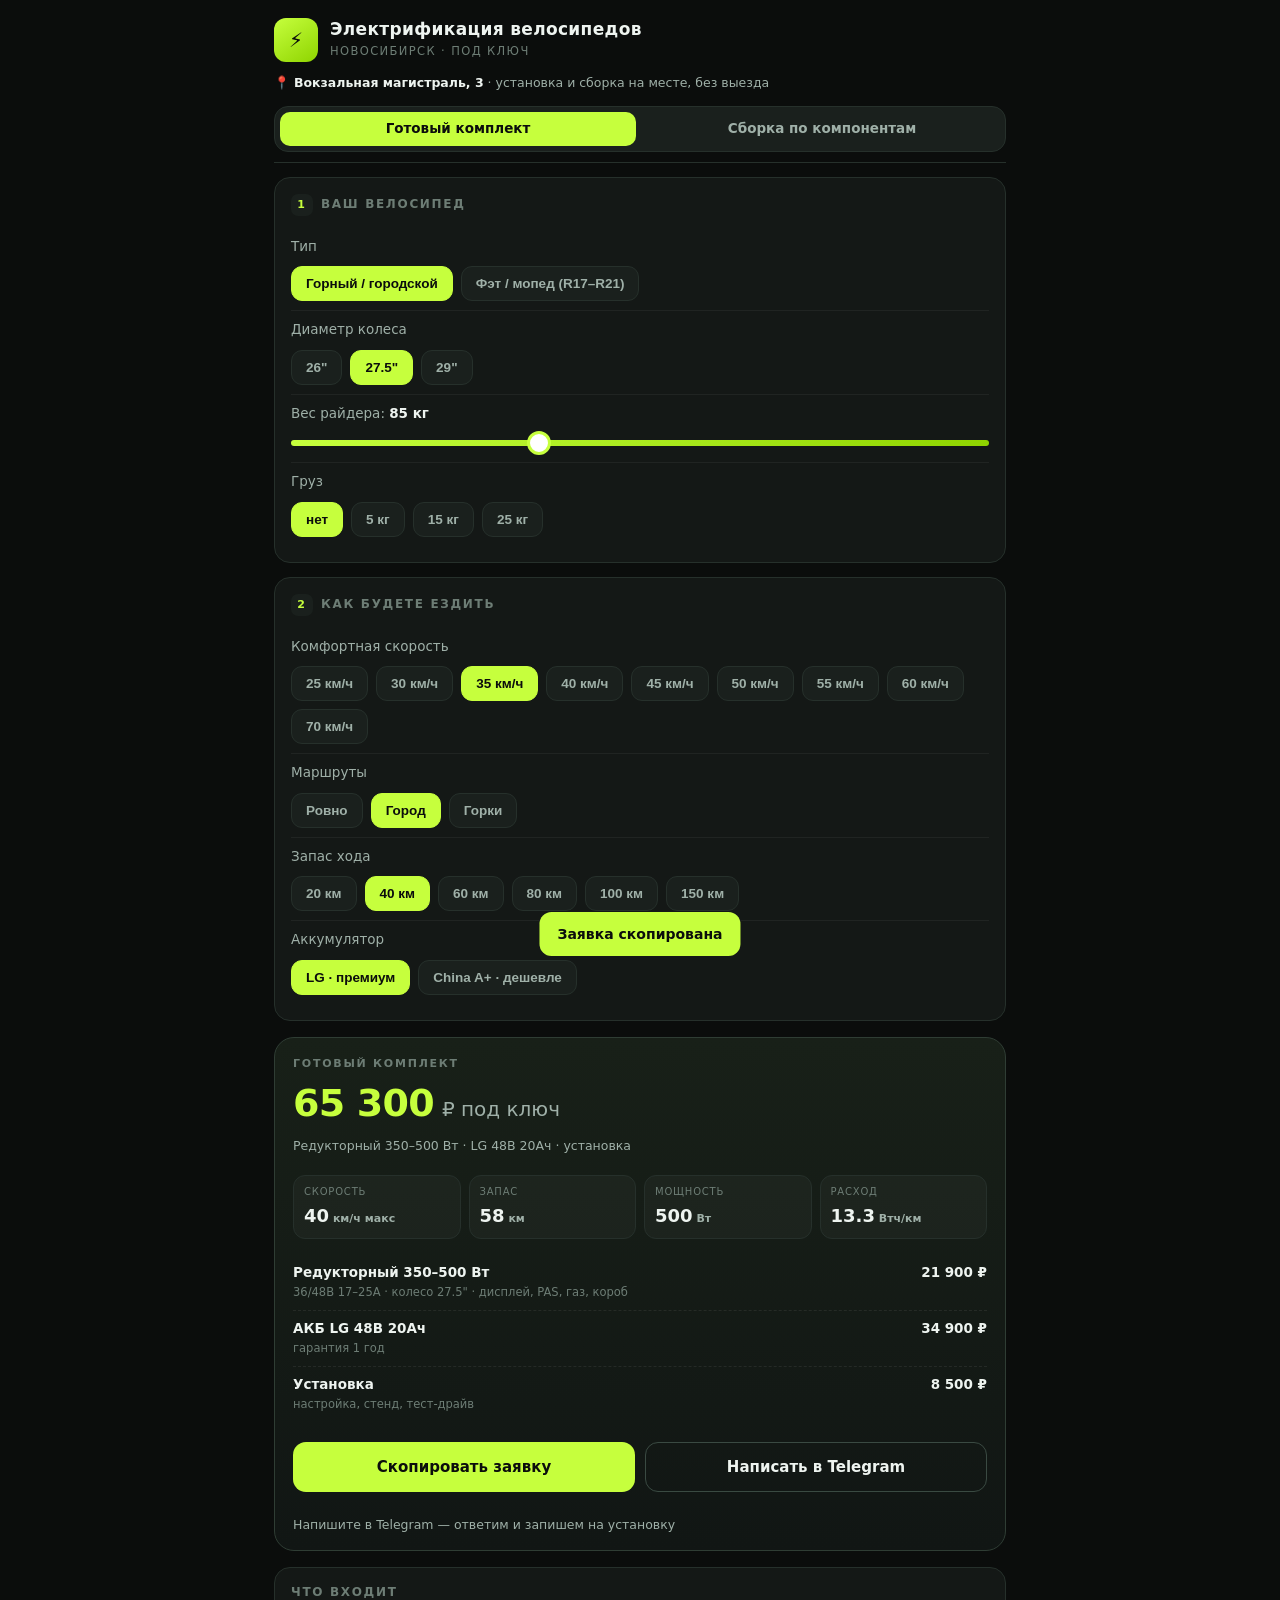
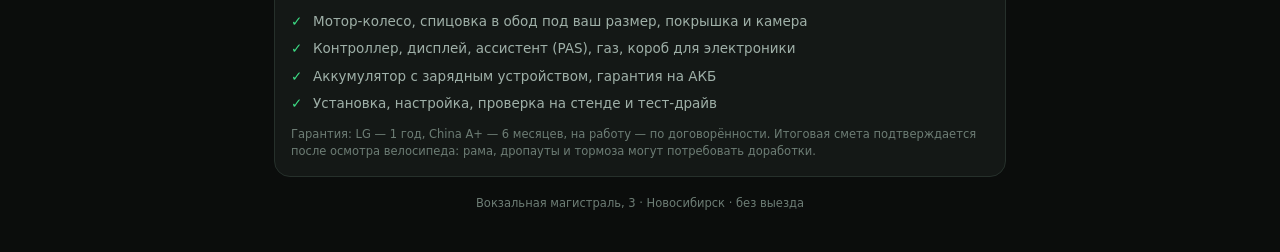
==== index.html @ 4ff50232 "Add files via upload" ====
<!DOCTYPE html>
<html lang="ru">
<head>
<meta charset="UTF-8">
<meta name="viewport" content="width=device-width,initial-scale=1,viewport-fit=cover">
<meta name="theme-color" content="#0b0d0c">
<title>Электровелосипед под ключ · Новосибирск</title>
<style>
*{margin:0;padding:0;box-sizing:border-box}
:root{
  --bg:#0b0d0c; --card:#141816; --card2:#1a201d; --line:#26302b;
  --text:#eef4f0; --dim:#9fb0a8; --mute:#6d7d75;
  --lime:#c6ff3d; --lime-dark:#8fd400; --green:#3ddc84;
  --amber:#ffc247; --red:#ff5d6c; --r:16px;
}
html,body{background:var(--bg);color:var(--text);font:400 15px/1.45 system-ui,-apple-system,'Segoe UI',Roboto,sans-serif;-webkit-tap-highlight-color:transparent}
body{padding:0 0 40px;overflow-x:hidden}
.wrap{max-width:760px;margin:0 auto;padding:0 14px}

header{padding:18px 0 10px;border-bottom:1px solid var(--line)}
.brand{display:flex;align-items:center;gap:12px}
.mark{width:44px;height:44px;border-radius:12px;background:linear-gradient(145deg,var(--lime),var(--lime-dark));display:grid;place-items:center;color:#0b0d0c;font-weight:900;font-size:20px;flex:none}
.brand h1{font-size:17px;font-weight:800;letter-spacing:.02em;line-height:1.15}
.brand .sub{font-size:11.5px;color:var(--mute);letter-spacing:.12em;text-transform:uppercase;margin-top:3px}
.addr{margin-top:12px;font-size:12.5px;color:var(--dim);line-height:1.45}
.addr b{color:var(--text)}

.tabs{display:flex;gap:8px;margin-top:14px;background:var(--card2);border:1px solid var(--line);border-radius:14px;padding:5px}
.tab{flex:1;padding:10px;border-radius:10px;border:0;background:transparent;color:var(--dim);font:700 13.5px/1 system-ui,sans-serif;cursor:pointer}
.tab.on{background:var(--lime);color:#0b0d0c}

.card{background:var(--card);border:1px solid var(--line);border-radius:var(--r);padding:16px;margin-top:14px}
.card h2{font-size:12px;letter-spacing:.14em;text-transform:uppercase;color:var(--mute);font-weight:700;margin-bottom:12px;display:flex;align-items:center;gap:8px}
.card h2 span{width:22px;height:22px;border-radius:7px;background:var(--card2);color:var(--lime);display:grid;place-items:center;font-size:11px;flex:none}

.row{display:flex;align-items:center;justify-content:space-between;gap:12px;padding:9px 0;border-bottom:1px solid rgba(255,255,255,.05)}
.row:last-child{border-bottom:0}
.lab{font-size:13.5px;color:var(--dim)}
.lab b{color:var(--text)}

.chips{display:flex;flex-wrap:wrap;gap:8px}
.chip{padding:9px 14px;border-radius:11px;background:var(--card2);border:1px solid var(--line);color:var(--dim);font-size:13.5px;font-weight:600;cursor:pointer;user-select:none;transition:.15s}
.chip:hover{border-color:#3a4a42;color:var(--text)}
.chip.on{background:var(--lime);border-color:var(--lime);color:#0b0d0c}
.chip small{opacity:.7;font-weight:600;margin-left:4px;font-size:11px}

.opts{display:grid;gap:8px}
.opt{display:flex;align-items:center;gap:10px;padding:10px 12px;border-radius:12px;background:var(--card2);border:1px solid var(--line);cursor:pointer;user-select:none;font-size:13.5px}
.opt input{appearance:none;width:20px;height:20px;border-radius:6px;border:2px solid #3a4a42;flex:none;display:grid;place-items:center;cursor:pointer}
.opt input:checked{background:var(--lime);border-color:var(--lime)}
.opt input:checked::after{content:'✓';color:#0b0d0c;font-weight:900;font-size:13px}
.opt .pr{margin-left:auto;font-weight:800;color:var(--text);white-space:nowrap}

input[type=range]{-webkit-appearance:none;width:100%;height:6px;border-radius:6px;background:linear-gradient(90deg,var(--lime),var(--lime-dark));outline:none}
input[type=range]::-webkit-slider-thumb{-webkit-appearance:none;width:24px;height:24px;border-radius:50%;background:#fff;border:3px solid var(--lime);cursor:pointer}

.result{margin-top:16px;background:linear-gradient(180deg,#182018,#111614);border:1px solid #2f3d34;border-radius:20px;overflow:hidden}
.res-top{padding:18px 18px 6px}
.cap{font-size:11px;letter-spacing:.16em;text-transform:uppercase;color:var(--mute);font-weight:700}
.total{display:flex;align-items:baseline;gap:8px;margin-top:4px}
.total b{font-size:38px;font-weight:900;letter-spacing:-.02em;color:var(--lime);font-variant-numeric:tabular-nums}
.total span{font-size:20px;color:var(--dim)}
.res-note{font-size:12.5px;color:var(--dim);margin-top:6px}

.specs{display:grid;grid-template-columns:repeat(4,1fr);gap:8px;padding:14px 18px 4px}
.spec{background:rgba(255,255,255,.03);border:1px solid var(--line);border-radius:12px;padding:9px 10px}
.spec .k{font-size:10px;letter-spacing:.08em;text-transform:uppercase;color:var(--mute)}
.spec .v{font-size:18px;font-weight:800;margin-top:3px;font-variant-numeric:tabular-nums}
.spec .v small{font-size:11px;color:var(--dim);font-weight:600}

.parts{padding:12px 18px 4px}
.part{display:flex;justify-content:space-between;gap:10px;padding:8px 0;border-bottom:1px dashed rgba(255,255,255,.07);font-size:13.5px}
.part:last-child{border-bottom:0}
.part .n{color:var(--dim)}
.part .n b{color:var(--text);display:block;font-size:13.5px}
.part .n i{font-style:normal;font-size:11.5px;color:var(--mute)}
.part .p{font-weight:800;white-space:nowrap;font-variant-numeric:tabular-nums}

.warn{margin:10px 18px 0;padding:10px 12px;border-radius:12px;background:rgba(255,194,71,.09);border:1px solid rgba(255,194,71,.35);color:#ffd98a;font-size:12.5px;line-height:1.4}
.warn b{color:var(--amber)}

.cta{display:flex;gap:10px;padding:16px 18px 18px;flex-wrap:wrap}
.btn{flex:1 1 160px;min-height:50px;border:0;border-radius:13px;font:700 15px/1 system-ui,sans-serif;cursor:pointer;display:grid;place-items:center;text-decoration:none}
.btn.primary{background:var(--lime);color:#0b0d0c}
.btn.primary:hover{background:#d6ff70}
.btn.ghost{background:transparent;border:1px solid #3a4a42;color:var(--text)}
.btn.ghost:hover{border-color:var(--lime);color:var(--lime)}

.info{margin-top:16px;background:var(--card);border:1px solid var(--line);border-radius:var(--r);padding:16px}
.info h3{font-size:12px;letter-spacing:.14em;text-transform:uppercase;color:var(--mute);margin-bottom:10px}
.info ul{list-style:none;display:grid;gap:8px}
.info li{font-size:13.5px;color:var(--dim);padding-left:22px;position:relative}
.info li::before{content:'✓';position:absolute;left:0;color:var(--green);font-weight:900}
.info .fine{font-size:11.5px;color:var(--mute);margin-top:12px;line-height:1.5}

footer{margin-top:18px;text-align:center;font-size:11.5px;color:var(--mute)}
.toast{position:fixed;left:50%;bottom:24px;transform:translateX(-50%) translateY(80px);background:var(--lime);color:#0b0d0c;font-weight:700;padding:12px 18px;border-radius:12px;transition:.25s;z-index:50;font-size:14px}
.toast.on{transform:translateX(-50%) translateY(0)}
.hidden{display:none}

@media(max-width:520px){
  .specs{grid-template-columns:repeat(2,1fr)}
  .total b{font-size:32px}
}
</style>
</head>
<body>
<div class="wrap">

<header>
  <div class="brand">
    <div class="mark">⚡</div>
    <div>
      <h1>Электрификация велосипедов</h1>
      <div class="sub">Новосибирск · под ключ</div>
    </div>
  </div>
  <div class="addr">📍 <b>Вокзальная магистраль, 3</b> · установка и сборка на месте, без выезда</div>
  <div class="tabs">
    <button class="tab on" id="tabKit" type="button">Готовый комплект</button>
    <button class="tab" id="tabBuild" type="button">Сборка по компонентам</button>
  </div>
</header>

<section class="card">
  <h2><span>1</span> Ваш велосипед</h2>
  <div class="row" style="display:block">
    <div class="lab" style="margin-bottom:10px">Тип</div>
    <div class="chips" id="typeChips"></div>
  </div>
  <div class="row" style="display:block">
    <div class="lab" style="margin-bottom:10px">Диаметр колеса</div>
    <div class="chips" id="wheelChips"></div>
  </div>
  <div class="row" style="display:block">
    <div class="lab" style="margin-bottom:8px">Вес райдера: <b id="riderVal">85 кг</b></div>
    <input type="range" id="rider" min="50" max="150" step="5" value="85">
  </div>
  <div class="row" style="display:block">
    <div class="lab" style="margin-bottom:10px">Груз</div>
    <div class="chips" id="cargoChips"></div>
  </div>
</section>

<section class="card">
  <h2><span>2</span> Как будете ездить</h2>
  <div class="row" style="display:block">
    <div class="lab" style="margin-bottom:10px">Комфортная скорость</div>
    <div class="chips" id="speedChips"></div>
  </div>
  <div class="row" style="display:block">
    <div class="lab" style="margin-bottom:10px">Маршруты</div>
    <div class="chips" id="terrainChips"></div>
  </div>
  <div class="row" style="display:block">
    <div class="lab" style="margin-bottom:10px">Запас хода</div>
    <div class="chips" id="rangeChips"></div>
  </div>
  <div class="row" style="display:block">
    <div class="lab" style="margin-bottom:10px">Аккумулятор</div>
    <div class="chips" id="brandChips"></div>
  </div>
</section>

<section class="card hidden" id="buildCard">
  <h2><span>3</span> Сборка</h2>
  <div class="row" style="display:block">
    <div class="lab" style="margin-bottom:10px">Рама</div>
    <div class="chips" id="frameChips"></div>
  </div>
  <div class="row" style="display:block">
    <div class="lab" style="margin-bottom:10px">Дисплей</div>
    <div class="chips" id="displayChips"></div>
  </div>
  <div class="row" style="display:block">
    <div class="lab" style="margin-bottom:10px">Спицовка</div>
    <div class="chips" id="laceChips"></div>
  </div>
  <div class="row" style="display:block">
    <div class="lab" style="margin-bottom:10px">Опции</div>
    <div class="opts" id="optList"></div>
  </div>
</section>

<section class="result" id="result"></section>

<div class="info">
  <h3>Что входит</h3>
  <ul>
    <li>Мотор-колесо, спицовка в обод под ваш размер, покрышка и камера</li>
    <li>Контроллер, дисплей, ассистент (PAS), газ, короб для электроники</li>
    <li>Аккумулятор с зарядным устройством, гарантия на АКБ</li>
    <li>Установка, настройка, проверка на стенде и тест-драйв</li>
  </ul>
  <div class="fine">Гарантия: LG — 1 год, China A+ — 6 месяцев, на работу — по договорённости. Итоговая смета подтверждается после осмотра велосипеда: рама, дропауты и тормоза могут потребовать доработки.</div>
</div>

<footer>Вокзальная магистраль, 3 · Новосибирск · без выезда</footer>
</div>
<div class="toast" id="toast">Заявка скопирована</div>

<script>
const DATA = {
 "frames": [
  {
   "id": "mountain_al",
   "name": "Горная алюминиевая",
   "price": 35000
  },
  {
   "id": "mountain_steel",
   "name": "Горная стальная",
   "price": 20000
  },
  {
   "id": "fat_al",
   "name": "Фэт алюминиевая",
   "price": 50000
  },
  {
   "id": "fat_steel",
   "name": "Фэт стальная",
   "price": 25000
  },
  {
   "id": "space",
   "name": "Пространственная",
   "price": 130000
  }
 ],
 "work": {
  "basic": {
   "id": "basic",
   "name": "Базовая спицовка",
   "price": 12700
  },
  "premium": {
   "id": "premium",
   "name": "Премиум спицовка (e-MTX)",
   "price": 17200
  }
 },
 "options": [
  {
   "id": "pas",
   "name": "PAS ассистент",
   "price": 1500
  },
  {
   "id": "throttle_std",
   "name": "Курок газа",
   "price": 1500
  },
  {
   "id": "throttle_half",
   "name": "Половинчатая ручка газа",
   "price": 3500
  },
  {
   "id": "brakes_hydr",
   "name": "Гидравлические тормоза DOT",
   "price": 12000
  },
  {
   "id": "mirrors",
   "name": "Зеркала",
   "price": 1500
  },
  {
   "id": "wings",
   "name": "Крылья",
   "price": 1500
  },
  {
   "id": "dropout",
   "name": "Усилители дропаутов (мотор ≥500 Вт)",
   "price": 1500
  }
 ],
 "displays": [
  {
   "id": "none",
   "name": "Без дисплея (ключ/индикатор)",
   "price": 1000
  },
  {
   "id": "bw",
   "name": "Чёрно-белый дисплей",
   "price": 7000
  },
  {
   "id": "color",
   "name": "Цветной дисплей",
   "price": 7500
  }
 ],
 "motors": [
  {
   "id": "geared_mountain_250_front",
   "name": "250 Вт перед",
   "power": 250,
   "mount": "front",
   "family": "mountain",
   "kind": "geared",
   "price": 15700
  },
  {
   "id": "geared_mountain_250_rear",
   "name": "250 Вт зад",
   "power": 250,
   "mount": "rear",
   "family": "mountain",
   "kind": "geared",
   "price": 15700
  },
  {
   "id": "geared_mountain_350_front",
   "name": "350 Вт перед",
   "power": 350,
   "mount": "front",
   "family": "mountain",
   "kind": "geared",
   "price": 16800
  },
  {
   "id": "geared_mountain_350_rear",
   "name": "350 Вт зад",
   "power": 350,
   "mount": "rear",
   "family": "mountain",
   "kind": "geared",
   "price": 16800
  },
  {
   "id": "geared_mountain_500_front",
   "name": "500 Вт перед",
   "power": 500,
   "mount": "front",
   "family": "mountain",
   "kind": "geared",
   "price": 18000
  },
  {
   "id": "geared_mountain_500_rear",
   "name": "500 Вт зад",
   "power": 500,
   "mount": "rear",
   "family": "mountain",
   "kind": "geared",
   "price": 18000
  },
  {
   "id": "geared_fat_500_front",
   "name": "500 Вт перед",
   "power": 500,
   "mount": "front",
   "family": "fat",
   "kind": "geared",
   "price": 22000
  },
  {
   "id": "geared_mountain_750_rear",
   "name": "750 Вт зад",
   "power": 750,
   "mount": "rear",
   "family": "mountain",
   "kind": "geared",
   "price": 25000
  },
  {
   "id": "geared_fat_750_rear",
   "name": "750 Вт зад",
   "power": 750,
   "mount": "rear",
   "family": "fat",
   "kind": "geared",
   "price": 26000
  },
  {
   "id": "geared_fat_950_rear",
   "name": "950 Вт зад",
   "power": 950,
   "mount": "rear",
   "family": "fat",
   "kind": "geared",
   "price": 16000
  },
  {
   "id": "geared_fat_1000ch_rear",
   "name": "1000 Вт зад (1000Ch W)",
   "power": 1000,
   "mount": "rear",
   "family": "fat",
   "kind": "geared",
   "price": 16000
  },
  {
   "id": "dd_mountain_1000",
   "name": "1000 Вт зад",
   "power": 1000,
   "mount": "rear",
   "family": "mountain",
   "kind": "dd",
   "price": 21000
  },
  {
   "id": "geared_fat_1000_rear",
   "name": "1000 Вт зад",
   "power": 1000,
   "mount": "rear",
   "family": "fat",
   "kind": "geared",
   "price": 28000
  },
  {
   "id": "geared_mountain_1000_rear",
   "name": "1000 Вт зад",
   "power": 1000,
   "mount": "rear",
   "family": "mountain",
   "kind": "geared",
   "price": 28000
  },
  {
   "id": "dd_fat_1000",
   "name": "1000 Вт зад",
   "power": 1000,
   "mount": "rear",
   "family": "fat",
   "kind": "dd",
   "price": 35000
  },
  {
   "id": "geared_fat_1200_rear",
   "name": "1200 Вт зад",
   "power": 1200,
   "mount": "rear",
   "family": "fat",
   "kind": "geared",
   "price": 34000
  },
  {
   "id": "dd_fat_1500",
   "name": "1500 Вт зад",
   "power": 1500,
   "mount": "rear",
   "family": "fat",
   "kind": "dd",
   "price": 25000
  },
  {
   "id": "dd_mountain_1500",
   "name": "1500 Вт зад",
   "power": 1500,
   "mount": "rear",
   "family": "mountain",
   "kind": "dd",
   "price": 25000
  },
  {
   "id": "dd_fat_2000",
   "name": "2000 Вт зад",
   "power": 2000,
   "mount": "rear",
   "family": "fat",
   "kind": "dd",
   "price": 28000
  },
  {
   "id": "dd_mountain_2000",
   "name": "2000 Вт зад",
   "power": 2000,
   "mount": "rear",
   "family": "mountain",
   "kind": "dd",
   "price": 28000
  },
  {
   "id": "dd_fat_3000",
   "name": "3000 Вт зад",
   "power": 3000,
   "mount": "rear",
   "family": "fat",
   "kind": "dd",
   "price": 45000
  },
  {
   "id": "dd_fat_5000",
   "name": "5000 Вт зад",
   "power": 5000,
   "mount": "rear",
   "family": "fat",
   "kind": "dd",
   "price": 60000
  }
 ],
 "controllers": [
  {
   "id": "c1",
   "name": "36-48V 15A (250-350W)",
   "volts": [
    36,
    48
   ],
   "amps": 15,
   "rated": 250,
   "price": 6000
  },
  {
   "id": "c2",
   "name": "36-48V 18A (350W)",
   "volts": [
    36,
    48
   ],
   "amps": 18,
   "rated": 350,
   "price": 7000
  },
  {
   "id": "c4",
   "name": "36-48V 25A (500W)",
   "volts": [
    36,
    48
   ],
   "amps": 25,
   "rated": 500,
   "price": 9000
  },
  {
   "id": "c5",
   "name": "48V 30A (750W)",
   "volts": [
    48
   ],
   "amps": 30,
   "rated": 750,
   "price": 10000
  },
  {
   "id": "c5_60",
   "name": "60V 30A (750W)",
   "volts": [
    60
   ],
   "amps": 30,
   "rated": 750,
   "price": 11000
  },
  {
   "id": "c12",
   "name": "48-60-72V 50A (1000W DD фэт)",
   "volts": [
    48,
    60,
    72
   ],
   "amps": 50,
   "rated": 1000,
   "price": 8000
  },
  {
   "id": "c6",
   "name": "36-72V 35A (1000W)",
   "volts": [
    36,
    72
   ],
   "amps": 35,
   "rated": 1000,
   "price": 11000
  },
  {
   "id": "c7",
   "name": "48-60V 40A (1200W)",
   "volts": [
    48,
    60
   ],
   "amps": 40,
   "rated": 1200,
   "price": 13000
  },
  {
   "id": "c7_72",
   "name": "72V 40A (1200W)",
   "volts": [
    72
   ],
   "amps": 40,
   "rated": 1200,
   "price": 23000
  },
  {
   "id": "c8_mt",
   "name": "48-60V 50A (1500W горный DD)",
   "volts": [
    48,
    60
   ],
   "amps": 50,
   "rated": 1500,
   "price": 17000
  },
  {
   "id": "c8_fat",
   "name": "48-60V 45A (1500W фэт DD)",
   "volts": [
    48,
    60
   ],
   "amps": 45,
   "rated": 1500,
   "price": 17000
  },
  {
   "id": "c9",
   "name": "48-60-72V 60A (2000W)",
   "volts": [
    48,
    60,
    72
   ],
   "amps": 60,
   "rated": 2000,
   "price": 18000
  },
  {
   "id": "c10",
   "name": "48-60-72V 80A (3000W)",
   "volts": [
    48,
    60,
    72
   ],
   "amps": 80,
   "rated": 3000,
   "price": 21000
  },
  {
   "id": "c11",
   "name": "48-60-72V 120A (5000W)",
   "volts": [
    48,
    60,
    72
   ],
   "amps": 120,
   "rated": 5000,
   "price": 28000
  }
 ],
 "batts": [
  {
   "id": "36_10_china",
   "brand": "China A+",
   "v": 36,
   "ah": 10,
   "price": 12700
  },
  {
   "id": "36_10_lg",
   "brand": "LG",
   "v": 36,
   "ah": 10,
   "price": 19400
  },
  {
   "id": "36_15_china",
   "brand": "China A+",
   "v": 36,
   "ah": 15,
   "price": 15800
  },
  {
   "id": "36_15_lg",
   "brand": "LG",
   "v": 36,
   "ah": 15,
   "price": 24900
  },
  {
   "id": "36_20_china",
   "brand": "China A+",
   "v": 36,
   "ah": 20,
   "price": 18900
  },
  {
   "id": "36_20h_china",
   "brand": "China A+",
   "v": 36,
   "ah": 20,
   "price": 25900
  },
  {
   "id": "36_20_lg",
   "brand": "LG",
   "v": 36,
   "ah": 20,
   "price": 30400
  },
  {
   "id": "36_55_lg",
   "brand": "LG",
   "v": 36,
   "ah": 55,
   "price": 78750
  },
  {
   "id": "36_55_china",
   "brand": "China A+",
   "v": 36,
   "ah": 55,
   "price": 78750
  },
  {
   "id": "48_10_china",
   "brand": "China A+",
   "v": 48,
   "ah": 10,
   "price": 14500
  },
  {
   "id": "48_10_lg",
   "brand": "LG",
   "v": 48,
   "ah": 10,
   "price": 22700
  },
  {
   "id": "48_15_china",
   "brand": "China A+",
   "v": 48,
   "ah": 15,
   "price": 18590
  },
  {
   "id": "48_15h_china",
   "brand": "China A+",
   "v": 48,
   "ah": 15,
   "price": 25590
  },
  {
   "id": "48_15_lg",
   "brand": "LG",
   "v": 48,
   "ah": 15,
   "price": 29850
  },
  {
   "id": "48_20_china",
   "brand": "China A+",
   "v": 48,
   "ah": 20,
   "price": 22620
  },
  {
   "id": "48_20h_china",
   "brand": "China A+",
   "v": 48,
   "ah": 20,
   "price": 29620
  },
  {
   "id": "48_20_lg",
   "brand": "LG",
   "v": 48,
   "ah": 20,
   "price": 34900
  },
  {
   "id": "48_20h_lg",
   "brand": "LG",
   "v": 48,
   "ah": 20,
   "price": 42900
  },
  {
   "id": "48_50_china",
   "brand": "China A+",
   "v": 48,
   "ah": 50,
   "price": 60000
  },
  {
   "id": "48_50_lg",
   "brand": "LG",
   "v": 48,
   "ah": 50,
   "price": 82110
  },
  {
   "id": "48_55_lg",
   "brand": "LG",
   "v": 48,
   "ah": 55,
   "price": 89250
  },
  {
   "id": "48_55_china",
   "brand": "China A+",
   "v": 48,
   "ah": 55,
   "price": 89250
  },
  {
   "id": "60_50_china",
   "brand": "China A+",
   "v": 60,
   "ah": 50,
   "price": 75000
  },
  {
   "id": "60_50_lg",
   "brand": "LG",
   "v": 60,
   "ah": 50,
   "price": 90720
  },
  {
   "id": "60_55_lg",
   "brand": "LG",
   "v": 60,
   "ah": 55,
   "price": 105000
  },
  {
   "id": "60_55_china",
   "brand": "China A+",
   "v": 60,
   "ah": 55,
   "price": 105000
  },
  {
   "id": "72_50_china",
   "brand": "China A+",
   "v": 72,
   "ah": 50,
   "price": 95000
  },
  {
   "id": "72_50_lg",
   "brand": "LG",
   "v": 72,
   "ah": 50,
   "price": 118650
  },
  {
   "id": "72_55_lg",
   "brand": "LG",
   "v": 72,
   "ah": 55,
   "price": 141750
  },
  {
   "id": "72_55_china",
   "brand": "China A+",
   "v": 72,
   "ah": 55,
   "price": 141750
  }
 ],
 "install": 8500
};

const PHONE = ''; // впишите телефон: +7 (383) 123-45-67
const PHONE_RAW = ''; // тот же номер цифрами
const TELEGRAM = 'https://t.me/citybike_nsk_bot';

const state = {
  mode:'kit',
  type:'mountain',
  wheel:'27.5',
  rider:85,
  cargo:0,
  speed:35,
  terrain:'city',
  range:40,
  brand:'LG',
  frame:'none',
  display:'color',
  lacing:'basic',
  opts:{pas:true,throttle_std:true,dropout:true,brakes_hydr:false,mirrors:false,wings:false,throttle_half:false}
};

const KITS = [
  {id:'k250', name:'Редукторный 250 Вт', power:250, price:19000, ctrl:'36В 15А', vmax:{36:27}, wheels:['26','27.5','29']},
  {id:'k500', name:'Редукторный 350–500 Вт', power:500, price:21900, ctrl:'36/48В 17–25А', vmax:{36:30,48:40}, wheels:['26','27.5','29']},
  {id:'k1000', name:'MXUS XF19R · редукторный 1000 Вт', power:1000, price:34900, ctrl:'36/48В 30–35А · редуктор 4.3 кг', vmax:{36:38,48:50}, wheels:['26','27.5','29']},
  {id:'k3000', name:'Direct-drive 3000 Вт', power:3000, price:42900, ctrl:'48–72В 60–80А', vmax:{48:60,72:75}, wheels:['26','27.5','29','R17','R18','R19','R20','R21']}
];

const money = n => Math.round(n).toLocaleString('ru-RU') + ' ₽';
const byId = (arr,id) => arr.find(x => x.id === id);

/* ── модели ─────────────────────────────────────────────────── */
function whPerKm(speed, mass, terrain){
  const v = speed / 3.6, crr = 0.009, cda = 0.42, rho = 1.2, eff = 0.82;
  const p = crr * mass * 9.81 * v + 0.5 * rho * cda * v * v * v;
  const f = terrain === 'hills' ? 1.45 : terrain === 'city' ? 1.18 : 1.0;
  return (p / eff) * f / speed;
}

function kitSpeed(kit, v){
  if (kit.id === 'k250') return Math.round(kit.vmax[36]);
  return Math.round(kit.vmax[v] || kit.vmax[48]);
}

function pickKit(){
  const isR = state.wheel.startsWith('R');
  if (isR || state.type === 'fat') return KITS[3];
  return KITS.find(k => (k.vmax[48] || k.vmax[36]) >= state.speed) || KITS[3];
}

/* ── конструктор ─────────────────────────────────────────────── */
// скорость ≈ напряжение × KV мотора (км/ч на вольт)
const KV = {250:0.70, 350:0.83, 500:0.95, 750:0.85, 950:0.90, 1000:0.95, 1200:0.95, 1500:1.00, 2000:1.05, 3000:1.10, 5000:1.20};
function speedAt(motor, v){ return Math.round((KV[motor.power] || 0.9) * v); }

function motorsFor(){
  const fam = state.type === 'fat' ? 'fat' : 'mountain';
  return DATA.motors.filter(m => m.family === fam && m.mount === 'rear');
}

const POWER_FOR_SPEED = [[25,250],[30,350],[35,500],[40,750],[45,1000],[50,1200],[55,1500],[60,2000],[70,3000],[999,5000]];
function powerNeed(s){ for (const [v,p] of POWER_FOR_SPEED) if (s <= v) return p; return 5000; }

function pickMotor(){
  const list = motorsFor();
  const need = powerNeed(state.speed);
  return list.find(m => m.power >= need) || list[list.length - 1];
}

function chooseDrive(motor){
  const order = [48, 60, 72];
  for (const v of order) {
    const c = pickController(motor, v);
    if (c && c.volts.includes(v) && speedAt(motor, v) >= state.speed) return {ctrl:c, v};
  }
  const c = pickController(motor, 72) || pickController(motor, 60) || pickController(motor, 48) || DATA.controllers[DATA.controllers.length - 1];
  const v = Math.max.apply(null, c.volts);
  return {ctrl:c, v};
}

function voltsFor(motor, ctrl){
  const vs = ctrl.volts.slice().sort((a,b) => a-b);
  const fit = vs.find(v => speedAt(motor, v) >= state.speed);
  return fit || vs[vs.length - 1];
}

function pickController(motor, v){
  const list = DATA.controllers
    .filter(c => c.rated >= motor.power - 50 && c.volts.includes(v))
    .sort((a,b) => a.rated - b.rated || a.price - b.price);
  return list[0] || DATA.controllers[DATA.controllers.length - 1];
}

function pickBatt(v, needKm, whkm){
  const pool = DATA.batts.filter(b => b.v === v && b.brand === state.brand).sort((a,b) => a.ah - b.ah || a.price - b.price);
  const pool2 = pool.length ? pool : DATA.batts.filter(b => b.v === v).sort((a,b) => a.ah - b.ah || a.price - b.price);
  if (!pool2.length) return {batt:null, short:false};
  const need = needKm * whkm * 1.15;
  const fit = pool2.find(b => b.v * b.ah * 0.8 >= need);
  return fit ? {batt:fit, short:false} : {batt:pool2[pool2.length - 1], short:true};
}


function build(){
  const mass = 18 + state.rider + state.cargo + 5;
  const parts = [];
  const warns = [];
  let motor, ctrl, batt, speed, kit = null;

  if (state.mode === 'kit') {
    kit = pickKit();
    const v = kit.id === 'k250' ? 36 : (kit.id === 'k3000' ? 48 : 48);
    speed = kitSpeed(kit, v);
    const whkm = whPerKm(Math.min(state.speed, speed), mass, state.terrain);
    const b = pickBatt(v, state.range, whkm);
    batt = b.batt;
    if (state.type === 'fat') warns.push('Для фэта подбор идёт по компонентам: откройте вкладку «Сборка по компонентам» — там моторы 500–1200 Вт под ваш вес и скорость.');
    if (b.short && batt) warns.push('Батареи ' + batt.v + 'В ' + batt.ah + 'Ач хватит примерно на ' + Math.round(batt.v*batt.ah*0.8/whkm) + ' км — меньше нужного запаса.');
    parts.push({n:kit.name + (kit.id === 'k250' ? ' · под заказ' : ''), d:kit.ctrl + ' · колесо ' + state.wheel + (state.wheel.startsWith('R') ? '' : '"') + ' · дисплей, PAS, газ, короб', p:kit.price});
    if (batt) parts.push({n:'АКБ ' + batt.brand + ' ' + batt.v + 'В ' + batt.ah + 'Ач', d:'гарантия ' + (batt.brand === 'LG' ? '1 год' : '6 мес'), p:batt.price});
    parts.push({n:'Установка', d:'настройка, стенд, тест-драйв', p:DATA.install});
    const total = parts.reduce((s,x) => s + x.p, 0);
    return {total, parts, warns, speed, power:kit.power, range: batt ? Math.round(batt.v*batt.ah*0.8/whPerKm(Math.min(state.speed,speed),mass,state.terrain)) : 0,
      whkm: whPerKm(Math.min(state.speed,speed),mass,state.terrain), kit, batt, motor:null};
  }

  // конструктор
  motor = pickMotor();
  const drv = chooseDrive(motor);
  ctrl = drv.ctrl;
  const v = drv.v;
  speed = speedAt(motor, v);
  if (speed < state.speed) warns.push('На этой сборке максимум ' + speed + ' км/ч. Чтобы выйти на ' + state.speed + ' км/ч, нужен мотор мощнее или колесо с другой намоткой — обсудим при осмотре.');
  const whkm = whPerKm(Math.min(state.speed, speed), mass, state.terrain);
  const b = pickBatt(v, state.range, whkm);
  batt = b.batt;
  if (b.short && batt) warns.push('Максимальная батарея ' + batt.v + 'В ' + batt.ah + 'Ач даёт около ' + Math.round(batt.v*batt.ah*0.8/whkm) + ' км — меньше нужного запаса.');

  const ctrlPower = ctrl.amps * v;
  if (ctrlPower < motor.power * 0.9) warns.push('Контроллер ' + ctrl.amps + 'А при ' + v + 'В выдаёт ~' + Math.round(ctrlPower) + ' Вт, а мотор ' + motor.power + ' Вт — на полную он не выйдет. Подберём контроллер мощнее.');

  parts.push({n:'Мотор ' + motor.name, d:(motor.kind === 'dd' ? 'Direct-drive' : 'редукторный') + ' · ' + (motor.family === 'fat' ? 'фэт' : 'горный'), p:motor.price});
  parts.push({n:'Контроллер ' + ctrl.name.replace(/\s*\(.*\)/, ''), d:ctrl.name.match(/\(.*\)/) ? ctrl.name.match(/\(.*\)/)[0] : '', p:ctrl.price});
  if (batt) parts.push({n:'АКБ ' + batt.brand + ' ' + batt.v + 'В ' + batt.ah + 'Ач', d:'гарантия ' + (batt.brand === 'LG' ? '1 год' : '6 мес'), p:batt.price});

  const disp = byId(DATA.displays, state.display);
  if (disp) parts.push({n:disp.name, d:'', p:disp.price});

  if (state.frame !== 'none') {
    const fr = byId(DATA.frames, state.frame);
    if (fr) parts.push({n:fr.name, d:'рама', p:fr.price});
  }

  const lace = DATA.work[state.lacing];
  if (lace) parts.push({n:lace.name, d:'сборка колеса', p:lace.price});

  for (const o of DATA.options) {
    if (state.opts[o.id]) parts.push({n:o.name, d:'опция', p:o.price});
  }
  parts.push({n:'Установка', d:'настройка, стенд, тест-драйв', p:DATA.install});

  const total = parts.reduce((s,x) => s + x.p, 0);
  return {total, parts, warns, speed, power:motor.power, range: batt ? Math.round(batt.v*batt.ah*0.8/whkm) : 0, whkm, kit:null, batt, motor, ctrl, v};
}

/* ── рендер ──────────────────────────────────────────────────── */
const $ = id => document.getElementById(id);
const els = {
  type:$('typeChips'), wheel:$('wheelChips'), cargo:$('cargoChips'),
  speed:$('speedChips'), terrain:$('terrainChips'), range:$('rangeChips'), brand:$('brandChips'),
  frame:$('frameChips'), display:$('displayChips'), lace:$('laceChips'), opts:$('optList'),
  rider:$('rider'), riderVal:$('riderVal'), result:$('result'), toast:$('toast'),
  buildCard:$('buildCard'), tabKit:$('tabKit'), tabBuild:$('tabBuild')
};

function chips(host, items, current, onPick){
  host.innerHTML = '';
  items.forEach(it => {
    const b = document.createElement('button');
    b.type = 'button';
    b.className = 'chip' + (String(it.value) === String(current) ? ' on' : '');
    b.innerHTML = it.label;
    b.onclick = () => onPick(it.value);
    host.appendChild(b);
  });
}

const WHEELS_M = ['26','27.5','29'].map(w => ({value:w, label:w + '"'}));
const WHEELS_F = ['26','27.5','29','R17','R18','R19','R20','R21'].map(w => ({value:w, label:w + (w.startsWith('R') ? '' : '"')}));
const TYPES = [{value:'mountain',label:'Горный / городской'},{value:'fat',label:'Фэт / мопед (R17–R21)'}];
const CARGO = [{value:0,label:'нет'},{value:5,label:'5 кг'},{value:15,label:'15 кг'},{value:25,label:'25 кг'}];
const SPEEDS = [25,30,35,40,45,50,55,60,70].map(s => ({value:s,label:s + ' км/ч'}));
const TERRAIN = [{value:'flat',label:'Ровно'},{value:'city',label:'Город'},{value:'hills',label:'Горки'}];
const RANGES = [20,40,60,80,100,150].map(r => ({value:r,label:r + ' км'}));
const BRANDS = [{value:'LG',label:'LG · премиум'},{value:'China A+',label:'China A+ · дешевле'}];

function render(){
  // чипы
  chips(els.type, TYPES, state.type, v => { state.type = v; if (v === 'mountain' && state.wheel.startsWith('R')) state.wheel = '27.5'; refresh(); });
  chips(els.wheel, state.type === 'fat' ? WHEELS_F : WHEELS_M, state.wheel, v => { state.wheel = v; refresh(); });
  chips(els.cargo, CARGO, state.cargo, v => { state.cargo = v; refresh(); });
  chips(els.speed, SPEEDS, state.speed, v => { state.speed = v; refresh(); });
  chips(els.terrain, TERRAIN, state.terrain, v => { state.terrain = v; refresh(); });
  chips(els.range, RANGES, state.range, v => { state.range = v; refresh(); });
  chips(els.brand, BRANDS, state.brand, v => { state.brand = v; refresh(); });

  if (state.mode === 'build') {
    const frameItems = [{value:'none',label:'Своя'}, ...DATA.frames.map(f => ({value:f.id, label:f.name + ' <small>' + Math.round(f.price/1000) + 'к</small>'}))];
    chips(els.frame, frameItems, state.frame, v => { state.frame = v; refresh(); });
    chips(els.display, DATA.displays.map(d => ({value:d.id,label:d.name + ' <small>' + Math.round(d.price/1000) + 'к</small>'})), state.display, v => { state.display = v; refresh(); });
    chips(els.lace, Object.values(DATA.work).map(w => ({value:w.id,label:w.name.replace(' спицовка','') + ' <small>' + Math.round(w.price/1000) + 'к</small>'})), state.lacing, v => { state.lacing = v; refresh(); });

    els.opts.innerHTML = '';
    DATA.options.forEach(o => {
      const checked = state.opts[o.id] ? 'checked' : '';
      const lab = document.createElement('label');
      lab.className = 'opt';
      lab.innerHTML = '<input type="checkbox" ' + checked + '><span>' + o.name + '</span><span class="pr">' + money(o.price) + '</span>';
      lab.querySelector('input').onchange = e => { state.opts[o.id] = e.target.checked; refresh(); };
      els.opts.appendChild(lab);
    });
  }

  const plan = build();
  const maxSpeed = plan.speed;
  const range = plan.range;

  els.result.innerHTML = `
    <div class="res-top">
      <div class="cap">${state.mode === 'kit' ? 'Готовый комплект' : 'Сборка по компонентам'}</div>
      <div class="total"><b>${plan.total.toLocaleString('ru-RU')}</b><span>₽ под ключ</span></div>
      <div class="res-note">${state.mode === 'kit'
        ? plan.kit.name + ' · ' + (plan.batt ? plan.batt.brand + ' ' + plan.batt.v + 'В ' + plan.batt.ah + 'Ач' : '') + ' · установка'
        : 'Мотор ' + plan.power + ' Вт · ' + (plan.batt ? plan.batt.brand + ' ' + plan.batt.v + 'В ' + plan.batt.ah + 'Ач' : '') + (plan.ctrl ? ' · контроллер ' + plan.ctrl.amps + 'А' : '')}</div>
    </div>
    <div class="specs">
      <div class="spec"><div class="k">Скорость</div><div class="v">${maxSpeed}<small> км/ч макс</small></div></div>
      <div class="spec"><div class="k">Запас</div><div class="v">${range}<small> км</small></div></div>
      <div class="spec"><div class="k">Мощность</div><div class="v">${plan.power}<small> Вт</small></div></div>
      <div class="spec"><div class="k">Расход</div><div class="v">${plan.whkm.toFixed(1)}<small> Втч/км</small></div></div>
    </div>
    <div class="parts">
      ${plan.parts.map(p => `<div class="part"><div class="n"><b>${p.n}</b>${p.d ? '<i>' + p.d + '</i>' : ''}</div><div class="p">${money(p.p)}</div></div>`).join('')}
    </div>
    ${plan.warns.map(w => `<div class="warn">⚠ <b>Важно:</b> ${w}</div>`).join('')}
    <div class="cta">
      <button class="btn primary" id="copyBtn" type="button">Скопировать заявку</button>
      <a class="btn ghost" href="${TELEGRAM}" target="_blank" rel="noopener">Написать в Telegram</a>
    </div>
    <div class="res-note" style="padding:0 18px 16px">${PHONE ? 'или позвоните: <a href="tel:' + PHONE_RAW + '" style="color:var(--lime);text-decoration:none;font-weight:800">' + PHONE + '</a>' : 'Напишите в Telegram — ответим и запишем на установку'}</div>
  `;
  $('copyBtn').onclick = copyOrder;
  window.__plan = plan;
}

function orderText(){
  const p = window.__plan;
  if (!p) return '';
  const lines = [
    'Заявка с конфигуратора',
    'Режим: ' + (state.mode === 'kit' ? 'готовый комплект' : 'сборка по компонентам'),
    'Велосипед: ' + (state.type === 'fat' ? 'фэт/мопед' : 'горный/городской') + ', колесо ' + state.wheel,
    'Райдер: ' + state.rider + ' кг · груз: ' + state.cargo + ' кг',
    'Скорость: ' + p.speed + ' км/ч · запас: ' + p.range + ' км · ' + (state.terrain === 'hills' ? 'горки' : state.terrain === 'city' ? 'город' : 'ровно'),
    ''
  ];
  p.parts.forEach(x => lines.push('• ' + x.n + ' — ' + money(x.p)));
  lines.push('');
  lines.push('Итого: ' + money(p.total));
  return lines.join('\n');
}

function copyOrder(){
  const text = orderText();
  const done = () => { els.toast.classList.add('on'); setTimeout(() => els.toast.classList.remove('on'), 1800); };
  if (navigator.clipboard && navigator.clipboard.writeText) {
    navigator.clipboard.writeText(text).then(done).catch(() => fb(text, done));
  } else fb(text, done);
}
function fb(text, done){
  const ta = document.createElement('textarea');
  ta.value = text; ta.style.position = 'fixed'; ta.style.opacity = '0';
  document.body.appendChild(ta); ta.select();
  try { document.execCommand('copy'); } catch(e) {}
  document.body.removeChild(ta); done();
}

function setMode(m){
  state.mode = m;
  els.tabKit.classList.toggle('on', m === 'kit');
  els.tabBuild.classList.toggle('on', m === 'build');
  els.buildCard.classList.toggle('hidden', m !== 'build');
  refresh();
}
els.tabKit.onclick = () => setMode('kit');
els.tabBuild.onclick = () => setMode('build');
els.rider.oninput = e => { state.rider = +e.target.value; els.riderVal.textContent = state.rider + ' кг'; refresh(); };

function refresh(){ render(); }
window.__state = state;
window.__refresh = refresh;
refresh();
</script>
</body>
</html>
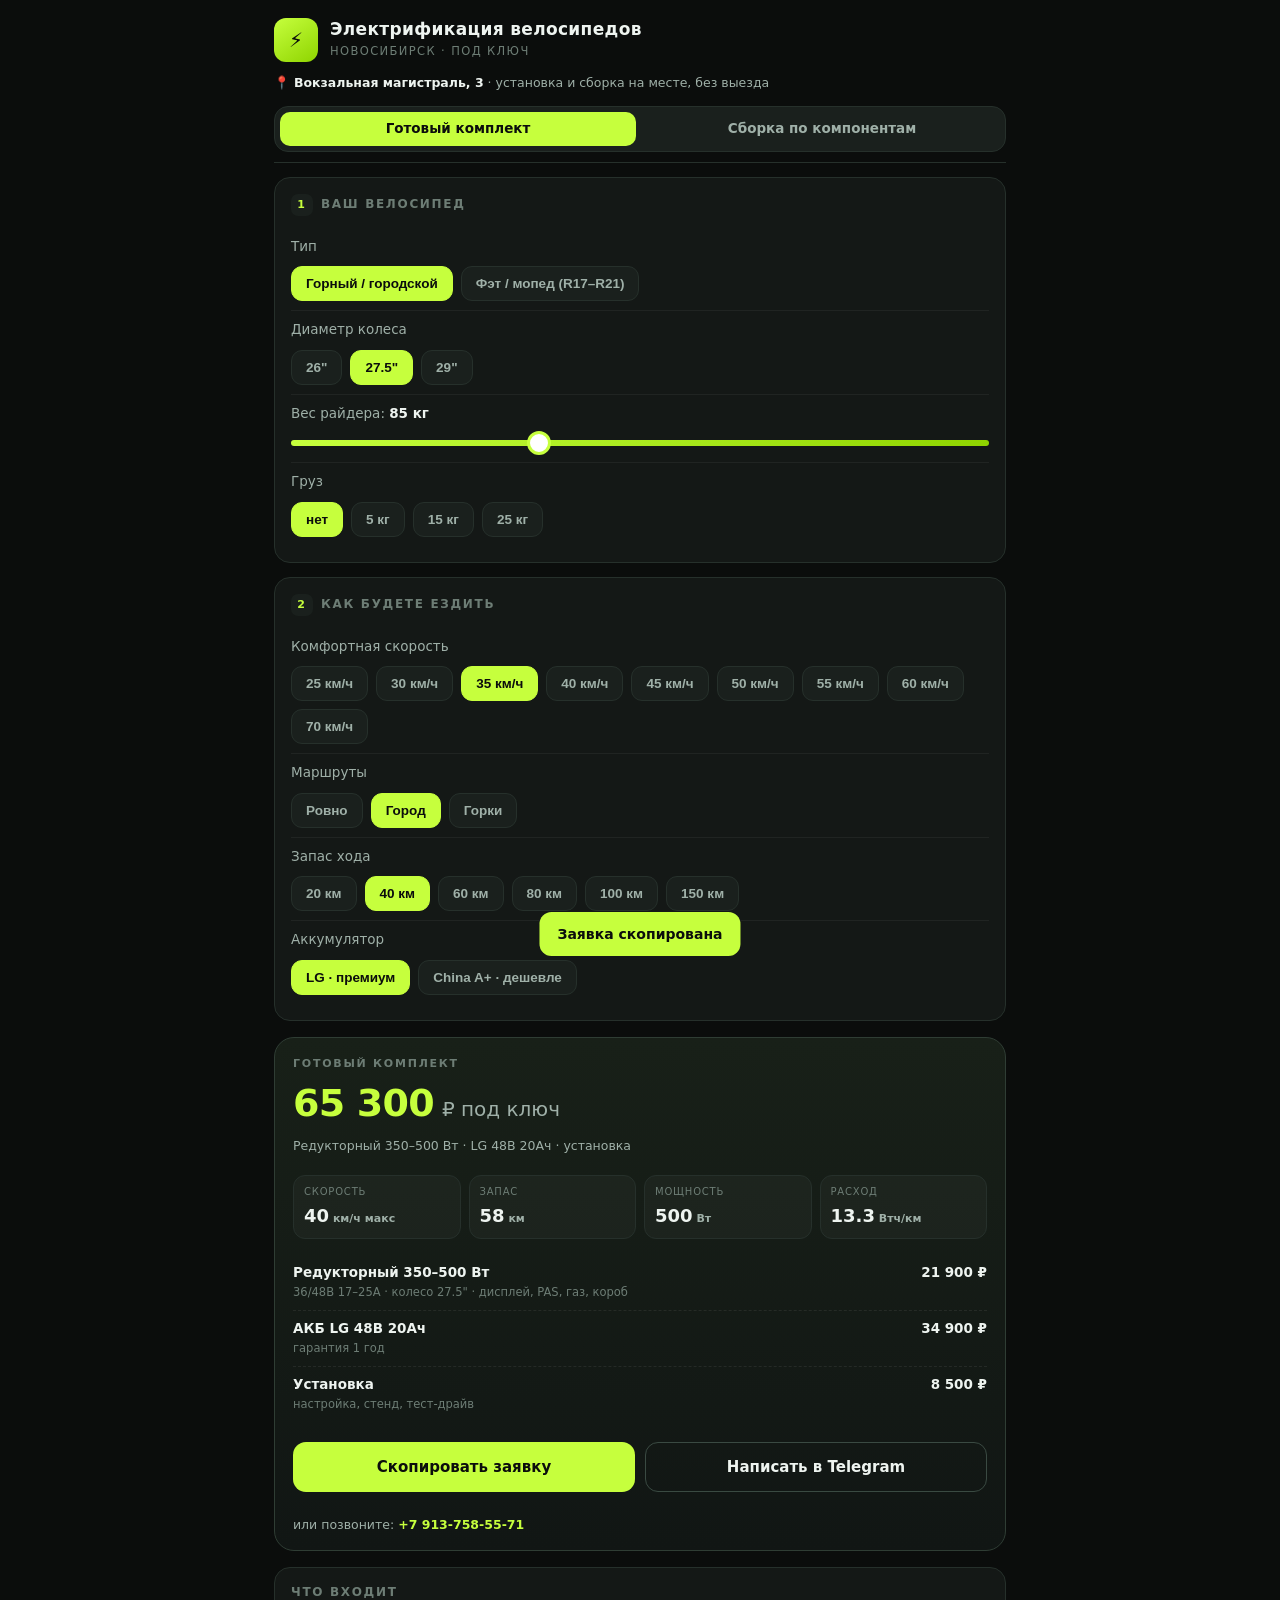
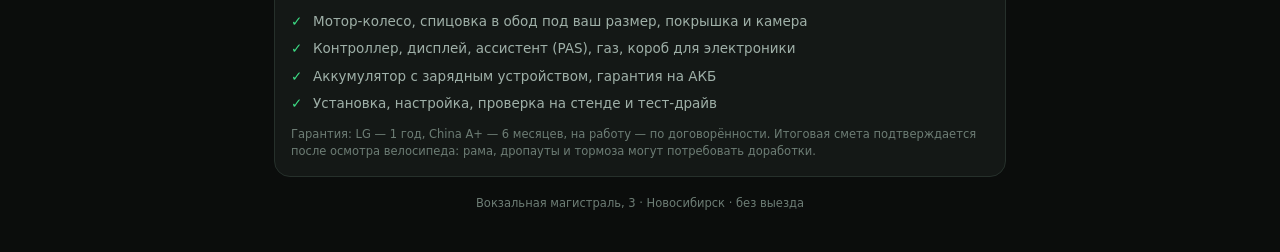
==== commit 5ea69832: "Add files via upload" ====
--- a/index.html
+++ b/index.html
@@ -702,6 +702,34 @@
    "price": 30400
   },
   {
+   "id": "36_25_china",
+   "brand": "China A+",
+   "v": 36,
+   "ah": 25,
+   "price": 27450
+  },
+  {
+   "id": "36_25_lg",
+   "brand": "LG",
+   "v": 36,
+   "ah": 25,
+   "price": 37300
+  },
+  {
+   "id": "36_30_china",
+   "brand": "China A+",
+   "v": 36,
+   "ah": 30,
+   "price": 36000
+  },
+  {
+   "id": "36_30_lg",
+   "brand": "LG",
+   "v": 36,
+   "ah": 30,
+   "price": 44200
+  },
+  {
    "id": "36_55_lg",
    "brand": "LG",
    "v": 36,
@@ -779,6 +807,62 @@
    "price": 42900
   },
   {
+   "id": "48_25_china",
+   "brand": "China A+",
+   "v": 48,
+   "ah": 25,
+   "price": 28850
+  },
+  {
+   "id": "48_25_lg",
+   "brand": "LG",
+   "v": 48,
+   "ah": 25,
+   "price": 42900
+  },
+  {
+   "id": "48_30_china",
+   "brand": "China A+",
+   "v": 48,
+   "ah": 30,
+   "price": 35080
+  },
+  {
+   "id": "48_30_lg",
+   "brand": "LG",
+   "v": 48,
+   "ah": 30,
+   "price": 50900
+  },
+  {
+   "id": "48_35_china",
+   "brand": "China A+",
+   "v": 48,
+   "ah": 35,
+   "price": 40500
+  },
+  {
+   "id": "48_35_lg",
+   "brand": "LG",
+   "v": 48,
+   "ah": 35,
+   "price": 58900
+  },
+  {
+   "id": "48_40_china",
+   "brand": "China A+",
+   "v": 48,
+   "ah": 40,
+   "price": 47580
+  },
+  {
+   "id": "48_40_lg",
+   "brand": "LG",
+   "v": 48,
+   "ah": 40,
+   "price": 65900
+  },
+  {
    "id": "48_50_china",
    "brand": "China A+",
    "v": 48,
@@ -805,6 +889,13 @@
    "v": 48,
    "ah": 55,
    "price": 89250
+  },
+  {
+   "id": "60_30_lg",
+   "brand": "LG",
+   "v": 60,
+   "ah": 30,
+   "price": 58590
   },
   {
    "id": "60_50_china",
@@ -833,6 +924,20 @@
    "v": 60,
    "ah": 55,
    "price": 105000
+  },
+  {
+   "id": "72_30_lg",
+   "brand": "LG",
+   "v": 72,
+   "ah": 30,
+   "price": 79590
+  },
+  {
+   "id": "72_40_lg",
+   "brand": "LG",
+   "v": 72,
+   "ah": 40,
+   "price": 99120
   },
   {
    "id": "72_50_china",
@@ -866,8 +971,8 @@
  "install": 8500
 };
 
-const PHONE = ''; // впишите телефон: +7 (383) 123-45-67
-const PHONE_RAW = ''; // тот же номер цифрами
+const PHONE = '+7 913-758-55-71'; // телефон для кнопки «позвонить»
+const PHONE_RAW = '79137585571'; // тот же номер цифрами для tel:
 const TELEGRAM = 'https://t.me/citybike_nsk_bot';
 
 const state = {
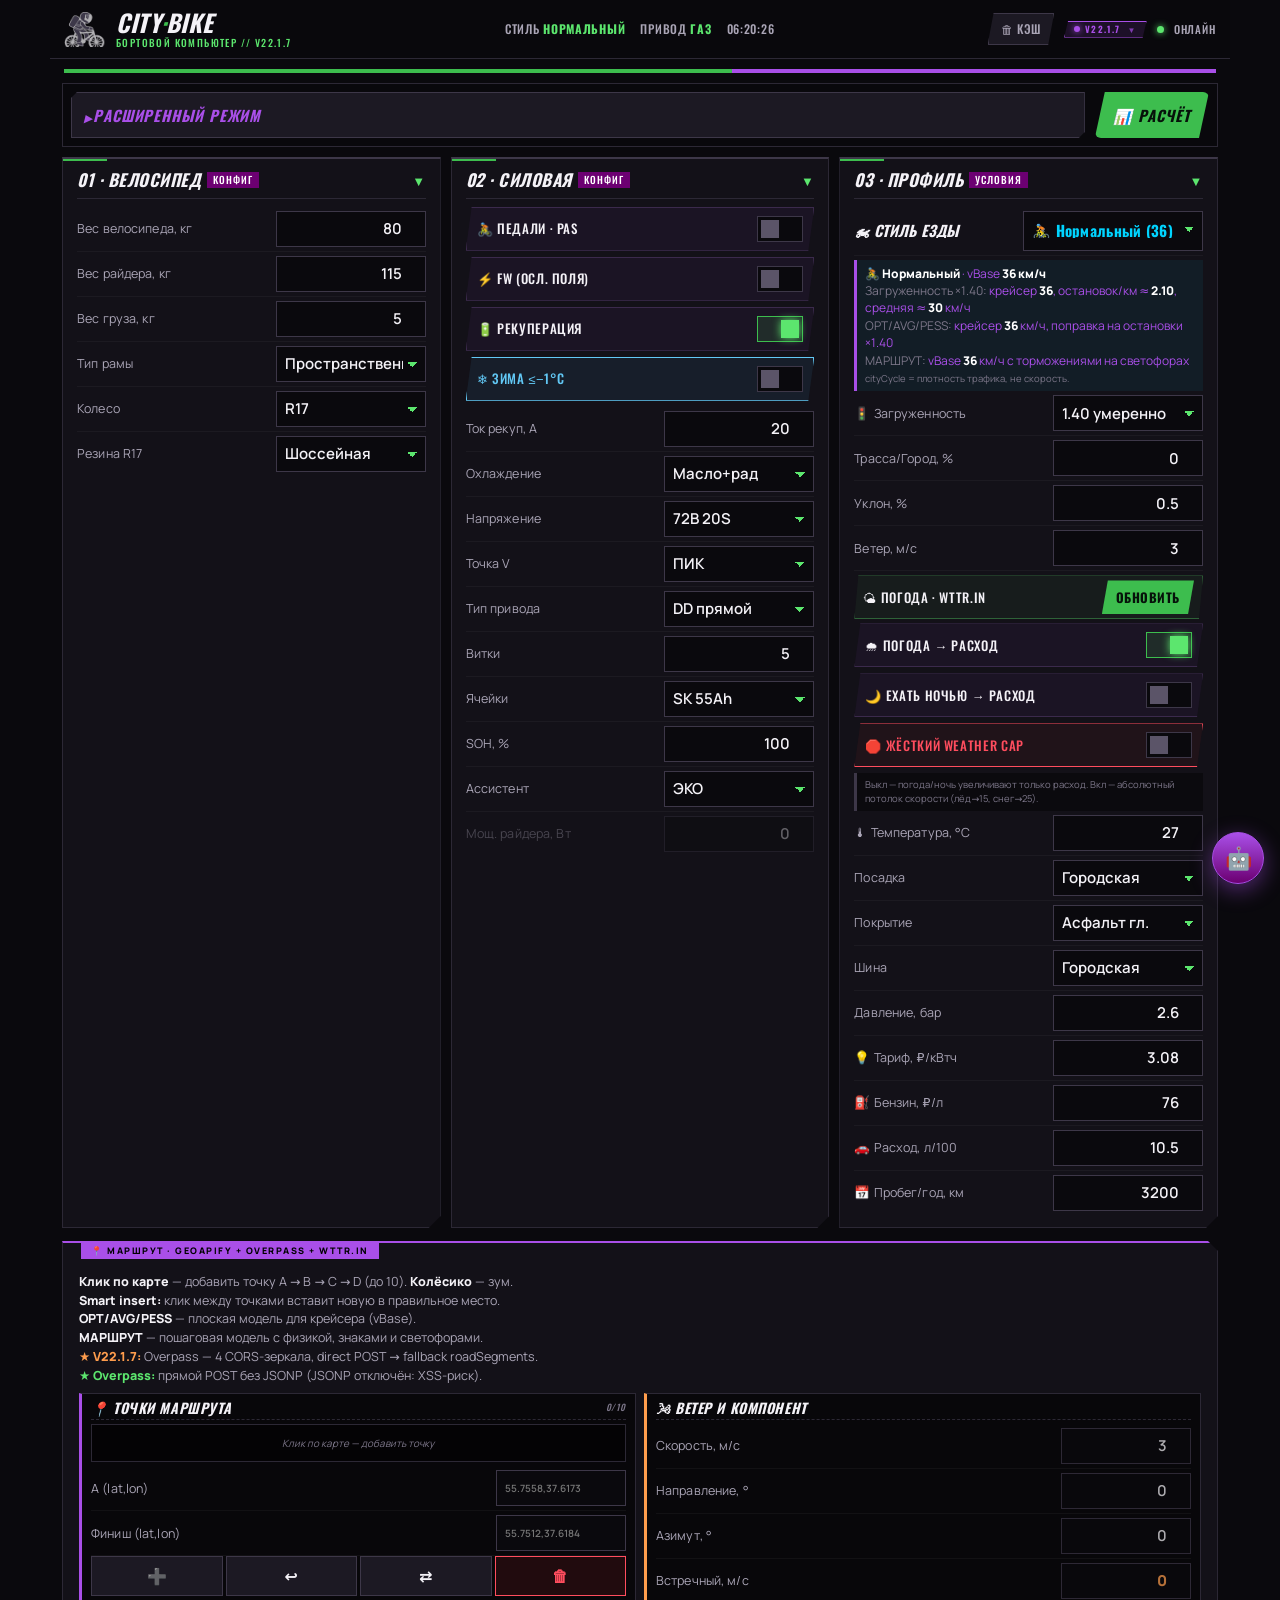
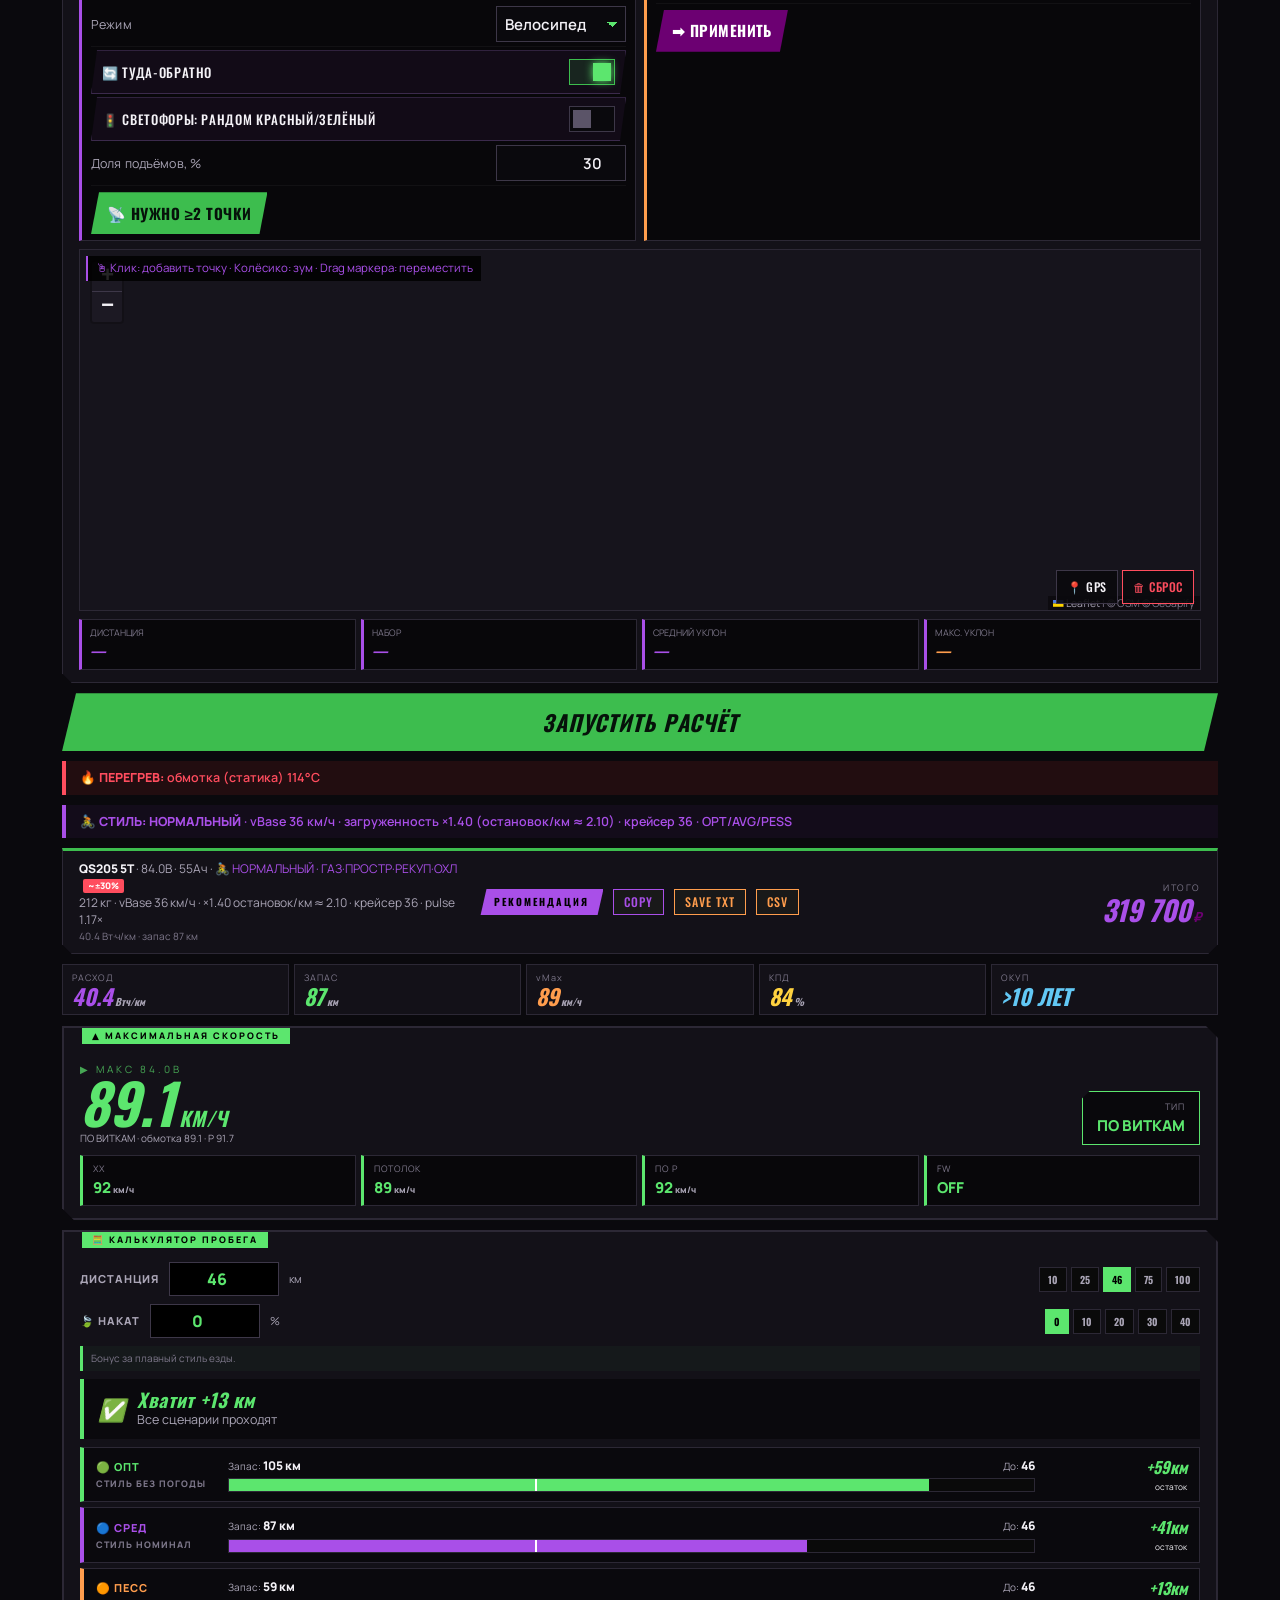
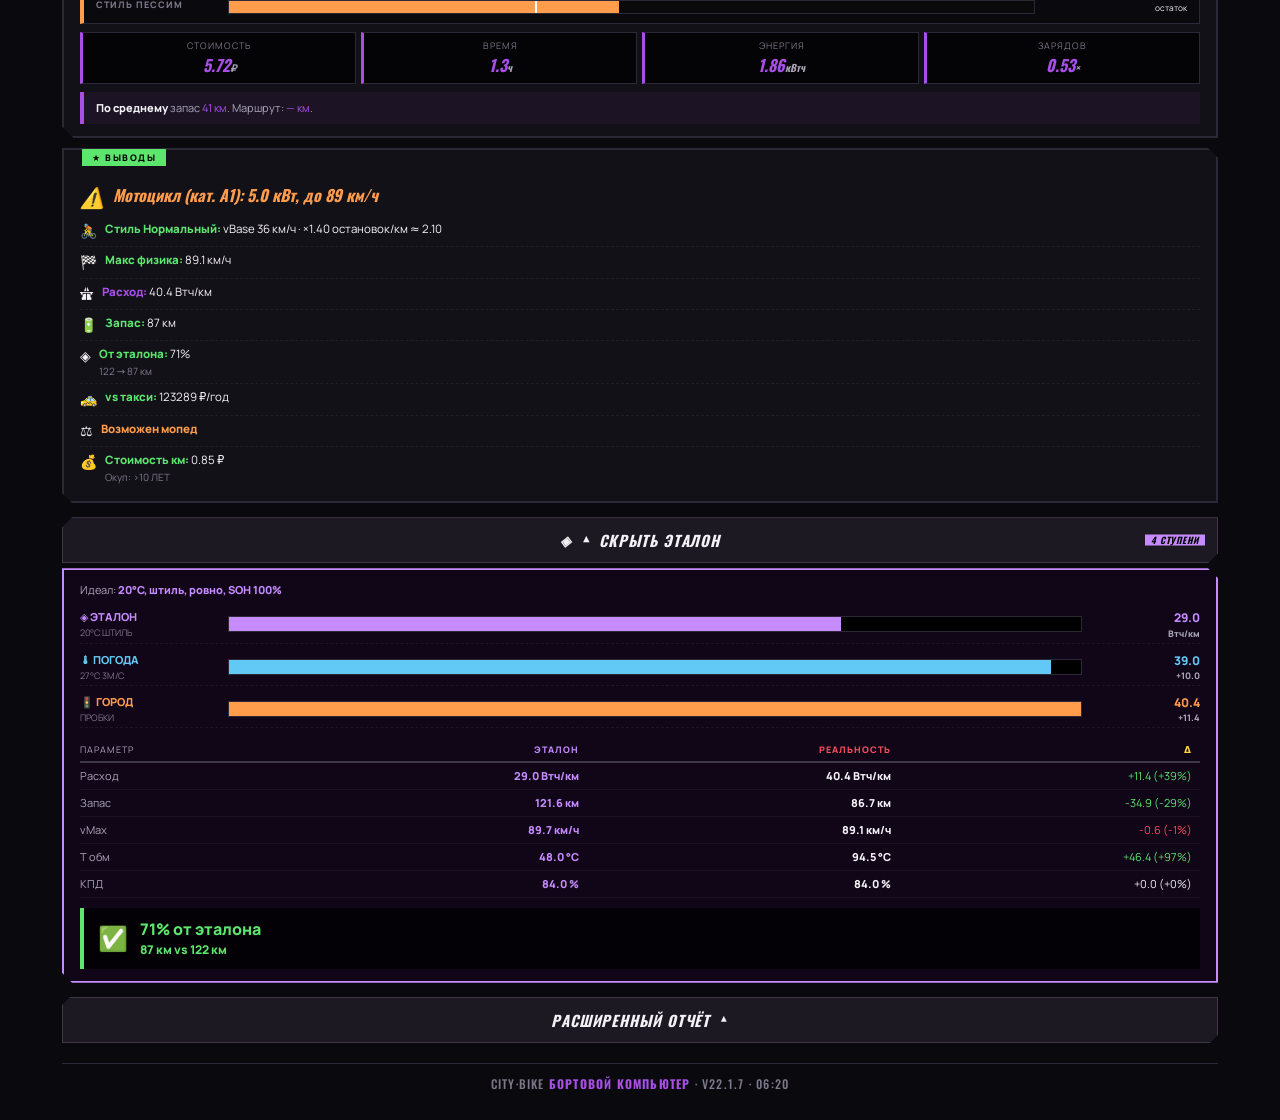
==== commit 934ca849: "Add files via upload" ====
--- a/index.html
+++ b/index.html
@@ -1,1277 +1,5664 @@
-<!DOCTYPE html>
-<html lang="ru">
-<head>
-<meta charset="UTF-8">
-<meta name="viewport" content="width=device-width,initial-scale=1,viewport-fit=cover">
-<meta name="theme-color" content="#0b0d0c">
-<title>Электровелосипед под ключ · Новосибирск</title>
+<!DOCTYPE html>
+<html lang="ru">
+<head>
+<meta charset="UTF-8">
+<meta name="viewport" content="width=device-width,initial-scale=1.0,user-scalable=yes">
+<meta name="theme-color" content="#0a090d">
+<!-- ═══════════════════════════════════════════════════════════════════════════════ -->
+<!-- 🔖 ANCHORS V22.2-FIXES (поверх v22.1.7, schema v22_1_7)                       -->
+<!--                                                                              -->
+<!-- ★ FIX-v22.2 (A1-A3): pulse — nStops clamp, vAccel, aeroExtra 1.5              -->
+<!-- ★ FIX-v22.2 (B1):    FW ×1.5 KV, fwLossFactor=0.9, fwPowerBoost=1.0           -->
+<!-- ★ FIX-v22.2 (B2):    copper R: DD 6.0 / MID 12.0 / geared 10.0                -->
+<!-- ★ FIX-v22.2 (B3):    overPeak = pMotorPeakForVmax > motorPassportPeak         -->
+<!-- ★ FIX-v22.2 (B4):    motorEff peak 0.90 / 0.87 / 0.86                        -->
+<!-- ★ FIX-v22.2 (B5):    estimatePhaseCurrent при 20 км/ч                        -->
+<!-- ★ FIX-v22.2 (C1):    timeToOverheatPeak в return                             -->
+<!-- ★ FIX-v22.2 (C4):    убран Math.min(vWorkSpeed, 70)                          -->
+<!-- ★ FIX-v22.2 (C5):    реген в маршруте через regenRecovery                    -->
+<!-- ★ FIX-v22.2 (C6):    torque в computeVoltageMetrics по RPM якоря             -->
+<!-- ★ FIX-v22.2 (C2):    renderPeakTable — * при fallback КПД                    -->
+<!--                                                                              -->
+<!-- ★ FIX-v22.2a (M1):   applyLastRoute — кламп регена 0.35 (было 0.5)          -->
+<!-- ★ FIX-v22.2a (M2):   vMaxEff = vMaxWeighted (было vRideWeighted)            -->
+<!-- ★ FIX-v22.2a (M3):   renderCompactAdvanced — строка «Пик до 120°C»           -->
+<!--                                                                              -->
+<!-- ★ FIX-v22.2b (N7):   limitCount.style — учёт ограничения стилем              -->
+<!-- ★ FIX-v22.2b (N10):  timeToOverheat_s — точная формула (не линейная)         -->
+<!-- ★ FIX-v22.2b (N4):   timeToOverheatPeak порог bad 300 → 600 сек             -->
+<!--                                                                              -->
+<!-- ★ FIX-CORS (new):    Overpass — двухфазный fetch: direct POST → CORS-proxy  -->
+<!-- ★ FIX-CORS (new):    mirror[0] в non-v2214 заменён на overpass-api.de       -->
+<!-- ★ FIX-CORS (new):    retryOverpassBtn — guard на пустой alternatives       -->
+<!--                                                                              -->
+<!-- ★ FIX-JSONP (new):   Overpass — JSONP (Фаза 0) отключён из-за XSS-риска.            -->
+<!--                      Основной путь: direct POST к 4 CORS-зеркалам.        -->
+<!--                      CORS-прокси отключены; fallback: roadSegments.            -->
+<!--                      Зеркал в пуле: 4 (osm.ch/nchc не добавлены)     -->
+<!--                      BBOX padding 0.002 → 0.0015, timeout 18 → 12         -->
+<!--                                                                              -->
+<!-- v22.1.7 (сохранено):                                                         -->
+<!--   FIX-MIRRORS, FIX-FALLBACK-ROAD, FIX-RETRY, FIX-CACHE-RESET                -->
+<!-- ═══════════════════════════════════════════════════════════════════════════════ -->
+<script>
+(function(){
+  if (!window.__TAURI__ || !window.__TAURI__.http) return;
+  var tf = window.__TAURI__.http.fetch, of = window.fetch;
+  window.fetch = function(u, o) {
+    var s = (typeof u === 'string') ? u : (u && u.url) || '';
+    if (!/^https?:/.test(s)) return of(u, o);
+    if (/^https?:\/\/ipc\.localhost/.test(s)) return of(u, o);
+    if (/^https?:\/\/(localhost|127\.0\.0\.1)(:|\/|$)/.test(s)) return of(u, o);
+    return tf(u, o);
+  };
+  console.log("[Tauri] shim v2 ok");
+})();
+</script>
+<title>City Bike · Бортовой компьютер V22.1.7</title>
 <style>
-*{margin:0;padding:0;box-sizing:border-box}
-:root{
-  --bg:#0b0d0c; --card:#141816; --card2:#1a201d; --line:#26302b;
-  --text:#eef4f0; --dim:#9fb0a8; --mute:#6d7d75;
-  --lime:#c6ff3d; --lime-dark:#8fd400; --green:#3ddc84;
-  --amber:#ffc247; --red:#ff5d6c; --r:16px;
+/* required styles */
+
+.leaflet-pane,
+.leaflet-tile,
+.leaflet-marker-icon,
+.leaflet-marker-shadow,
+.leaflet-tile-container,
+.leaflet-pane > svg,
+.leaflet-pane > canvas,
+.leaflet-zoom-box,
+.leaflet-image-layer,
+.leaflet-layer {
+	position: absolute;
+	left: 0;
+	top: 0;
+	}
+.leaflet-container {
+	overflow: hidden;
+	}
+.leaflet-tile,
+.leaflet-marker-icon,
+.leaflet-marker-shadow {
+	-webkit-user-select: none;
+	   -moz-user-select: none;
+	        user-select: none;
+	  -webkit-user-drag: none;
+	}
+/* Prevents IE11 from highlighting tiles in blue */
+.leaflet-tile::selection {
+	background: transparent;
+}
+/* Safari renders non-retina tile on retina better with this, but Chrome is worse */
+.leaflet-safari .leaflet-tile {
+	image-rendering: -webkit-optimize-contrast;
+	}
+/* hack that prevents hw layers "stretching" when loading new tiles */
+.leaflet-safari .leaflet-tile-container {
+	width: 1600px;
+	height: 1600px;
+	-webkit-transform-origin: 0 0;
+	}
+.leaflet-marker-icon,
+.leaflet-marker-shadow {
+	display: block;
+	}
+/* .leaflet-container svg: reset svg max-width decleration shipped in Joomla! (joomla.org) 3.x */
+/* .leaflet-container img: map is broken in FF if you have max-width: 100% on tiles */
+.leaflet-container .leaflet-overlay-pane svg {
+	max-width: none !important;
+	max-height: none !important;
+	}
+.leaflet-container .leaflet-marker-pane img,
+.leaflet-container .leaflet-shadow-pane img,
+.leaflet-container .leaflet-tile-pane img,
+.leaflet-container img.leaflet-image-layer,
+.leaflet-container .leaflet-tile {
+	max-width: none !important;
+	max-height: none !important;
+	width: auto;
+	padding: 0;
+	}
+
+.leaflet-container img.leaflet-tile {
+	/* See: https://bugs.chromium.org/p/chromium/issues/detail?id=600120 */
+	mix-blend-mode: plus-lighter;
+}
+
+.leaflet-container.leaflet-touch-zoom {
+	-ms-touch-action: pan-x pan-y;
+	touch-action: pan-x pan-y;
+	}
+.leaflet-container.leaflet-touch-drag {
+	-ms-touch-action: pinch-zoom;
+	/* Fallback for FF which doesn't support pinch-zoom */
+	touch-action: none;
+	touch-action: pinch-zoom;
+}
+.leaflet-container.leaflet-touch-drag.leaflet-touch-zoom {
+	-ms-touch-action: none;
+	touch-action: none;
+}
+.leaflet-container {
+	-webkit-tap-highlight-color: transparent;
+}
+.leaflet-container a {
+	-webkit-tap-highlight-color: rgba(51, 181, 229, 0.4);
+}
+.leaflet-tile {
+	filter: inherit;
+	visibility: hidden;
+	}
+.leaflet-tile-loaded {
+	visibility: inherit;
+	}
+.leaflet-zoom-box {
+	width: 0;
+	height: 0;
+	-moz-box-sizing: border-box;
+	     box-sizing: border-box;
+	z-index: 800;
+	}
+/* workaround for https://bugzilla.mozilla.org/show_bug.cgi?id=888319 */
+.leaflet-overlay-pane svg {
+	-moz-user-select: none;
+	}
+
+.leaflet-pane         { z-index: 400; }
+
+.leaflet-tile-pane    { z-index: 200; }
+.leaflet-overlay-pane { z-index: 400; }
+.leaflet-shadow-pane  { z-index: 500; }
+.leaflet-marker-pane  { z-index: 600; }
+.leaflet-tooltip-pane   { z-index: 650; }
+.leaflet-popup-pane   { z-index: 700; }
+
+.leaflet-map-pane canvas { z-index: 100; }
+.leaflet-map-pane svg    { z-index: 200; }
+
+.leaflet-vml-shape {
+	width: 1px;
+	height: 1px;
+	}
+.lvml {
+	behavior: url(#default#VML);
+	display: inline-block;
+	position: absolute;
+	}
+
+
+/* control positioning */
+
+.leaflet-control {
+	position: relative;
+	z-index: 800;
+	pointer-events: visiblePainted; /* IE 9-10 doesn't have auto */
+	pointer-events: auto;
+	}
+.leaflet-top,
+.leaflet-bottom {
+	position: absolute;
+	z-index: 1000;
+	pointer-events: none;
+	}
+.leaflet-top {
+	top: 0;
+	}
+.leaflet-right {
+	right: 0;
+	}
+.leaflet-bottom {
+	bottom: 0;
+	}
+.leaflet-left {
+	left: 0;
+	}
+.leaflet-control {
+	float: left;
+	clear: both;
+	}
+.leaflet-right .leaflet-control {
+	float: right;
+	}
+.leaflet-top .leaflet-control {
+	margin-top: 10px;
+	}
+.leaflet-bottom .leaflet-control {
+	margin-bottom: 10px;
+	}
+.leaflet-left .leaflet-control {
+	margin-left: 10px;
+	}
+.leaflet-right .leaflet-control {
+	margin-right: 10px;
+	}
+
+
+/* zoom and fade animations */
+
+.leaflet-fade-anim .leaflet-popup {
+	opacity: 0;
+	-webkit-transition: opacity 0.2s linear;
+	   -moz-transition: opacity 0.2s linear;
+	        transition: opacity 0.2s linear;
+	}
+.leaflet-fade-anim .leaflet-map-pane .leaflet-popup {
+	opacity: 1;
+	}
+.leaflet-zoom-animated {
+	-webkit-transform-origin: 0 0;
+	    -ms-transform-origin: 0 0;
+	        transform-origin: 0 0;
+	}
+svg.leaflet-zoom-animated {
+	will-change: transform;
+}
+
+.leaflet-zoom-anim .leaflet-zoom-animated {
+	-webkit-transition: -webkit-transform 0.25s cubic-bezier(0,0,0.25,1);
+	   -moz-transition:    -moz-transform 0.25s cubic-bezier(0,0,0.25,1);
+	        transition:         transform 0.25s cubic-bezier(0,0,0.25,1);
+	}
+.leaflet-zoom-anim .leaflet-tile,
+.leaflet-pan-anim .leaflet-tile {
+	-webkit-transition: none;
+	   -moz-transition: none;
+	        transition: none;
+	}
+
+.leaflet-zoom-anim .leaflet-zoom-hide {
+	visibility: hidden;
+	}
+
+
+/* cursors */
+
+.leaflet-interactive {
+	cursor: pointer;
+	}
+.leaflet-grab {
+	cursor: -webkit-grab;
+	cursor:    -moz-grab;
+	cursor:         grab;
+	}
+.leaflet-crosshair,
+.leaflet-crosshair .leaflet-interactive {
+	cursor: crosshair;
+	}
+.leaflet-popup-pane,
+.leaflet-control {
+	cursor: auto;
+	}
+.leaflet-dragging .leaflet-grab,
+.leaflet-dragging .leaflet-grab .leaflet-interactive,
+.leaflet-dragging .leaflet-marker-draggable {
+	cursor: move;
+	cursor: -webkit-grabbing;
+	cursor:    -moz-grabbing;
+	cursor:         grabbing;
+	}
+
+/* marker & overlays interactivity */
+.leaflet-marker-icon,
+.leaflet-marker-shadow,
+.leaflet-image-layer,
+.leaflet-pane > svg path,
+.leaflet-tile-container {
+	pointer-events: none;
+	}
+
+.leaflet-marker-icon.leaflet-interactive,
+.leaflet-image-layer.leaflet-interactive,
+.leaflet-pane > svg path.leaflet-interactive,
+svg.leaflet-image-layer.leaflet-interactive path {
+	pointer-events: visiblePainted; /* IE 9-10 doesn't have auto */
+	pointer-events: auto;
+	}
+
+/* visual tweaks */
+
+.leaflet-container {
+	background: #ddd;
+	outline-offset: 1px;
+	}
+.leaflet-container a {
+	color: #0078A8;
+	}
+.leaflet-zoom-box {
+	border: 2px dotted #38f;
+	background: rgba(255,255,255,0.5);
+	}
+
+
+/* general typography */
+.leaflet-container {
+	font-family: "Helvetica Neue", Arial, Helvetica, sans-serif;
+	font-size: 12px;
+	font-size: 0.75rem;
+	line-height: 1.5;
+	}
+
+
+/* general toolbar styles */
+
+.leaflet-bar {
+	box-shadow: 0 1px 5px rgba(0,0,0,0.65);
+	border-radius: 4px;
+	}
+.leaflet-bar a {
+	background-color: #fff;
+	border-bottom: 1px solid #ccc;
+	width: 26px;
+	height: 26px;
+	line-height: 26px;
+	display: block;
+	text-align: center;
+	text-decoration: none;
+	color: black;
+	}
+.leaflet-bar a,
+.leaflet-control-layers-toggle {
+	background-position: 50% 50%;
+	background-repeat: no-repeat;
+	display: block;
+	}
+.leaflet-bar a:hover,
+.leaflet-bar a:focus {
+	background-color: #f4f4f4;
+	}
+.leaflet-bar a:first-child {
+	border-top-left-radius: 4px;
+	border-top-right-radius: 4px;
+	}
+.leaflet-bar a:last-child {
+	border-bottom-left-radius: 4px;
+	border-bottom-right-radius: 4px;
+	border-bottom: none;
+	}
+.leaflet-bar a.leaflet-disabled {
+	cursor: default;
+	background-color: #f4f4f4;
+	color: #bbb;
+	}
+
+.leaflet-touch .leaflet-bar a {
+	width: 30px;
+	height: 30px;
+	line-height: 30px;
+	}
+.leaflet-touch .leaflet-bar a:first-child {
+	border-top-left-radius: 2px;
+	border-top-right-radius: 2px;
+	}
+.leaflet-touch .leaflet-bar a:last-child {
+	border-bottom-left-radius: 2px;
+	border-bottom-right-radius: 2px;
+	}
+
+/* zoom control */
+
+.leaflet-control-zoom-in,
+.leaflet-control-zoom-out {
+	font: bold 18px 'Lucida Console', Monaco, monospace;
+	text-indent: 1px;
+	}
+
+.leaflet-touch .leaflet-control-zoom-in, .leaflet-touch .leaflet-control-zoom-out  {
+	font-size: 22px;
+	}
+
+
+/* layers control */
+
+.leaflet-control-layers {
+	box-shadow: 0 1px 5px rgba(0,0,0,0.4);
+	background: #fff;
+	border-radius: 5px;
+	}
+.leaflet-control-layers-toggle {
+	background-image: url(images/layers.png);
+	width: 36px;
+	height: 36px;
+	}
+.leaflet-retina .leaflet-control-layers-toggle {
+	background-image: url(images/layers-2x.png);
+	background-size: 26px 26px;
+	}
+.leaflet-touch .leaflet-control-layers-toggle {
+	width: 44px;
+	height: 44px;
+	}
+.leaflet-control-layers .leaflet-control-layers-list,
+.leaflet-control-layers-expanded .leaflet-control-layers-toggle {
+	display: none;
+	}
+.leaflet-control-layers-expanded .leaflet-control-layers-list {
+	display: block;
+	position: relative;
+	}
+.leaflet-control-layers-expanded {
+	padding: 6px 10px 6px 6px;
+	color: #333;
+	background: #fff;
+	}
+.leaflet-control-layers-scrollbar {
+	overflow-y: scroll;
+	overflow-x: hidden;
+	padding-right: 5px;
+	}
+.leaflet-control-layers-selector {
+	margin-top: 2px;
+	position: relative;
+	top: 1px;
+	}
+.leaflet-control-layers label {
+	display: block;
+	font-size: 13px;
+	font-size: 1.08333em;
+	}
+.leaflet-control-layers-separator {
+	height: 0;
+	border-top: 1px solid #ddd;
+	margin: 5px -10px 5px -6px;
+	}
+
+/* Default icon URLs */
+.leaflet-default-icon-path { /* used only in path-guessing heuristic, see L.Icon.Default */
+	background-image: url(images/marker-icon.png);
+	}
+
+
+/* attribution and scale controls */
+
+.leaflet-container .leaflet-control-attribution {
+	background: #fff;
+	background: rgba(255, 255, 255, 0.8);
+	margin: 0;
+	}
+.leaflet-control-attribution,
+.leaflet-control-scale-line {
+	padding: 0 5px;
+	color: #333;
+	line-height: 1.4;
+	}
+.leaflet-control-attribution a {
+	text-decoration: none;
+	}
+.leaflet-control-attribution a:hover,
+.leaflet-control-attribution a:focus {
+	text-decoration: underline;
+	}
+.leaflet-attribution-flag {
+	display: inline !important;
+	vertical-align: baseline !important;
+	width: 1em;
+	height: 0.6669em;
+	}
+.leaflet-left .leaflet-control-scale {
+	margin-left: 5px;
+	}
+.leaflet-bottom .leaflet-control-scale {
+	margin-bottom: 5px;
+	}
+.leaflet-control-scale-line {
+	border: 2px solid #777;
+	border-top: none;
+	line-height: 1.1;
+	padding: 2px 5px 1px;
+	white-space: nowrap;
+	-moz-box-sizing: border-box;
+	     box-sizing: border-box;
+	background: rgba(255, 255, 255, 0.8);
+	text-shadow: 1px 1px #fff;
+	}
+.leaflet-control-scale-line:not(:first-child) {
+	border-top: 2px solid #777;
+	border-bottom: none;
+	margin-top: -2px;
+	}
+.leaflet-control-scale-line:not(:first-child):not(:last-child) {
+	border-bottom: 2px solid #777;
+	}
+
+.leaflet-touch .leaflet-control-attribution,
+.leaflet-touch .leaflet-control-layers,
+.leaflet-touch .leaflet-bar {
+	box-shadow: none;
+	}
+.leaflet-touch .leaflet-control-layers,
+.leaflet-touch .leaflet-bar {
+	border: 2px solid rgba(0,0,0,0.2);
+	background-clip: padding-box;
+	}
+
+
+/* popup */
+
+.leaflet-popup {
+	position: absolute;
+	text-align: center;
+	margin-bottom: 20px;
+	}
+.leaflet-popup-content-wrapper {
+	padding: 1px;
+	text-align: left;
+	border-radius: 12px;
+	}
+.leaflet-popup-content {
+	margin: 13px 24px 13px 20px;
+	line-height: 1.3;
+	font-size: 13px;
+	font-size: 1.08333em;
+	min-height: 1px;
+	}
+.leaflet-popup-content p {
+	margin: 17px 0;
+	margin: 1.3em 0;
+	}
+.leaflet-popup-tip-container {
+	width: 40px;
+	height: 20px;
+	position: absolute;
+	left: 50%;
+	margin-top: -1px;
+	margin-left: -20px;
+	overflow: hidden;
+	pointer-events: none;
+	}
+.leaflet-popup-tip {
+	width: 17px;
+	height: 17px;
+	padding: 1px;
+
+	margin: -10px auto 0;
+	pointer-events: auto;
+
+	-webkit-transform: rotate(45deg);
+	   -moz-transform: rotate(45deg);
+	    -ms-transform: rotate(45deg);
+	        transform: rotate(45deg);
+	}
+.leaflet-popup-content-wrapper,
+.leaflet-popup-tip {
+	background: white;
+	color: #333;
+	box-shadow: 0 3px 14px rgba(0,0,0,0.4);
+	}
+.leaflet-container a.leaflet-popup-close-button {
+	position: absolute;
+	top: 0;
+	right: 0;
+	border: none;
+	text-align: center;
+	width: 24px;
+	height: 24px;
+	font: 16px/24px Tahoma, Verdana, sans-serif;
+	color: #757575;
+	text-decoration: none;
+	background: transparent;
+	}
+.leaflet-container a.leaflet-popup-close-button:hover,
+.leaflet-container a.leaflet-popup-close-button:focus {
+	color: #585858;
+	}
+.leaflet-popup-scrolled {
+	overflow: auto;
+	}
+
+.leaflet-oldie .leaflet-popup-content-wrapper {
+	-ms-zoom: 1;
+	}
+.leaflet-oldie .leaflet-popup-tip {
+	width: 24px;
+	margin: 0 auto;
+
+	-ms-filter: "progid:DXImageTransform.Microsoft.Matrix(M11=0.70710678, M12=0.70710678, M21=-0.70710678, M22=0.70710678)";
+	filter: progid:DXImageTransform.Microsoft.Matrix(M11=0.70710678, M12=0.70710678, M21=-0.70710678, M22=0.70710678);
+	}
+
+.leaflet-oldie .leaflet-control-zoom,
+.leaflet-oldie .leaflet-control-layers,
+.leaflet-oldie .leaflet-popup-content-wrapper,
+.leaflet-oldie .leaflet-popup-tip {
+	border: 1px solid #999;
+	}
+
+
+/* div icon */
+
+.leaflet-div-icon {
+	background: #fff;
+	border: 1px solid #666;
+	}
+
+
+/* Tooltip */
+/* Base styles for the element that has a tooltip */
+.leaflet-tooltip {
+	position: absolute;
+	padding: 6px;
+	background-color: #fff;
+	border: 1px solid #fff;
+	border-radius: 3px;
+	color: #222;
+	white-space: nowrap;
+	-webkit-user-select: none;
+	-moz-user-select: none;
+	-ms-user-select: none;
+	user-select: none;
+	pointer-events: none;
+	box-shadow: 0 1px 3px rgba(0,0,0,0.4);
+	}
+.leaflet-tooltip.leaflet-interactive {
+	cursor: pointer;
+	pointer-events: auto;
+	}
+.leaflet-tooltip-top:before,
+.leaflet-tooltip-bottom:before,
+.leaflet-tooltip-left:before,
+.leaflet-tooltip-right:before {
+	position: absolute;
+	pointer-events: none;
+	border: 6px solid transparent;
+	background: transparent;
+	content: "";
+	}
+
+/* Directions */
+
+.leaflet-tooltip-bottom {
+	margin-top: 6px;
+}
+.leaflet-tooltip-top {
+	margin-top: -6px;
+}
+.leaflet-tooltip-bottom:before,
+.leaflet-tooltip-top:before {
+	left: 50%;
+	margin-left: -6px;
+	}
+.leaflet-tooltip-top:before {
+	bottom: 0;
+	margin-bottom: -12px;
+	border-top-color: #fff;
+	}
+.leaflet-tooltip-bottom:before {
+	top: 0;
+	margin-top: -12px;
+	margin-left: -6px;
+	border-bottom-color: #fff;
+	}
+.leaflet-tooltip-left {
+	margin-left: -6px;
+}
+.leaflet-tooltip-right {
+	margin-left: 6px;
+}
+.leaflet-tooltip-left:before,
+.leaflet-tooltip-right:before {
+	top: 50%;
+	margin-top: -6px;
+	}
+.leaflet-tooltip-left:before {
+	right: 0;
+	margin-right: -12px;
+	border-left-color: #fff;
+	}
+.leaflet-tooltip-right:before {
+	left: 0;
+	margin-left: -12px;
+	border-right-color: #fff;
+	}
+
+/* Printing */
+
+@media print {
+	/* Prevent printers from removing background-images of controls. */
+	.leaflet-control {
+		-webkit-print-color-adjust: exact;
+		print-color-adjust: exact;
+		}
+	}
+
+</style>
+
+  <style>
+*{margin:0;padding:0;box-sizing:border-box}
+:root{--bg-0:#0a0a0a;--line:#2a2a2a;--line-hot:#3a3a3a;--accent:#00d4ff;--accent-dark:#0088aa;--accent-2:#ff8c42;--accent-2-dark:#cc6622;--green:#00ff88;--red:#ff3333;--yellow:#ffcc00;--text:#e8e8e8;--text-dim:#888;--text-mute:#555;--ice:#4fc3f7;--etalon:#a855f7;--etalon-dark:#7a3fb8;--gap:5px;
+  --ease-out:cubic-bezier(0.16,1,0.3,1);--ease-smooth:cubic-bezier(0.4,0,0.2,1);--ease-io:cubic-bezier(0.4,0,0.6,1)}
+html,body{background:var(--bg-0);color:var(--text);font-family:'Consolas','Monaco','Courier New',monospace;font-size:12px;line-height:1.35;min-height:100vh;overflow-x:hidden}
+body::before{content:'';position:fixed;inset:0;background:repeating-linear-gradient(0deg,transparent 0,transparent 3px,rgba(255,255,255,.008) 3px,rgba(255,255,255,.008) 4px),linear-gradient(rgba(10,10,10,.85),rgba(10,10,10,.92));pointer-events:none;z-index:0}
+@keyframes fadeUp{from{opacity:0;transform:translateY(10px) scale(.985)}to{opacity:1;transform:translateY(0) scale(1)}}
+@keyframes popIn{from{opacity:0;transform:scale(.97)}to{opacity:1;transform:scale(1)}}
+@keyframes bannerIn{from{opacity:0;transform:translateY(-5px)}to{opacity:1;transform:translateY(0)}}
+@keyframes glowLine{from{transform:scaleX(0);opacity:.2}to{transform:scaleX(1);opacity:1}}
+@keyframes blink{0%,100%{opacity:1}50%{opacity:.4}}
+@keyframes pulse{0%,100%{opacity:1}50%{opacity:.78}}
+@keyframes hotPulseG{0%,100%{text-shadow:0 0 14px rgba(0,255,136,.4)}50%{text-shadow:0 0 24px rgba(0,255,136,.75)}}
+.animate-item{opacity:0;will-change:opacity,transform}
+.animate-item.on{animation:fadeUp .6s var(--ease-out) both}
+.rig{position:relative;z-index:1;max-width:1440px;margin:0 auto;padding:6px;display:flex;flex-direction:column;gap:var(--gap)}
+.head{display:grid;grid-template-columns:auto 1fr auto;gap:10px;align-items:center;padding:8px 14px;background:linear-gradient(180deg,rgba(30,30,30,.9) 0%,rgba(16,16,16,.9) 100%);border:1px solid var(--line-hot);border-left:4px solid var(--accent);clip-path:polygon(0 0,calc(100% - 12px) 0,100% 12px,100% 100%,0 100%)}
+.brand{display:flex;align-items:center;gap:10px}
+.brand-mark{width:32px;height:32px;background:var(--accent);clip-path:polygon(50% 0,100% 25%,100% 75%,50% 100%,0 75%,0 25%);display:flex;align-items:center;justify-content:center;box-shadow:0 0 12px rgba(0,212,255,.5)}
+.brand-mark::before{content:'⚡';font-size:15px;filter:brightness(0)}
+.brand-text .t1{font-size:14px;font-weight:900;letter-spacing:3px;text-transform:uppercase}
+.brand-text .t1 span{color:var(--accent)}
+.brand-text .t2{font-size:9px;letter-spacing:2px;color:var(--text-mute);text-transform:uppercase;margin-top:1px}
+.head-stats{display:flex;justify-content:center;gap:15px;font-size:10px;letter-spacing:1px;color:var(--text-dim);text-transform:uppercase}
+.head-stats b{color:var(--accent)}
+.head-right{display:flex;gap:6px;align-items:center;font-size:10px;letter-spacing:1px;text-transform:uppercase}
+.mode-switch{position:relative;display:flex;align-items:center;gap:5px;padding:3px 9px;background:rgba(0,212,255,.12);border:1px solid var(--accent);color:var(--accent);font-size:9px;font-weight:900;letter-spacing:1.2px;cursor:pointer;text-transform:uppercase;clip-path:polygon(4px 0,100% 0,calc(100% - 4px) 100%,0 100%);user-select:none}
+.mode-switch:hover{filter:brightness(1.25)}
+.mode-switch.full{background:rgba(255,204,0,.14);border-color:var(--yellow);color:var(--yellow)}
+.mode-switch.b1{background:rgba(168,85,247,.14);border-color:var(--etalon);color:var(--etalon)}
+.mode-switch.v2213{background:rgba(79,195,247,.14);border-color:var(--ice);color:var(--ice)}
+.mode-switch.safe{background:rgba(255,140,66,.14);border-color:var(--accent-2);color:var(--accent-2)}
+.mode-switch .mode-dot{width:6px;height:6px;border-radius:50%;background:currentColor;box-shadow:0 0 6px currentColor}
+.mode-switch .mode-arrow{font-size:8px;opacity:.7;margin-left:2px}
+.mode-menu{position:absolute;top:100%;right:0;margin-top:4px;background:rgba(10,10,10,.98);border:1px solid var(--accent);min-width:260px;z-index:10000;display:none;clip-path:polygon(0 0,calc(100% - 6px) 0,100% 6px,100% 100%,0 100%);box-shadow:0 4px 20px rgba(0,0,0,.7)}
+.mode-menu.on{display:block;animation:popIn .25s var(--ease-out) both}
+.mode-menu-item{display:flex;justify-content:space-between;align-items:center;gap:10px;padding:8px 12px;font-size:10px;color:var(--text-dim);cursor:pointer;border-bottom:1px solid var(--line);transition:all .2s ease;text-transform:uppercase;letter-spacing:.5px}
+.mode-menu-item:last-child{border-bottom:none}
+.mode-menu-item:hover{background:rgba(0,212,255,.08);color:var(--accent)}
+.mode-menu-item.active{background:rgba(0,212,255,.12);color:var(--accent);font-weight:900}
+.mode-menu-item.active::before{content:'● ';color:var(--accent)}
+.mode-menu-item small{font-size:9px;color:var(--text-mute);text-transform:none;letter-spacing:0}
+.cache-reset-btn{position:relative;display:flex;align-items:center;gap:5px;padding:3px 9px;background:rgba(255,51,51,.12);border:1px solid var(--red);color:var(--red);font-size:9px;font-weight:900;letter-spacing:1.2px;cursor:pointer;text-transform:uppercase;clip-path:polygon(4px 0,100% 0,calc(100% - 4px) 100%,0 100%);user-select:none;font-family:inherit;transition:filter .25s ease,background .25s ease}
+.cache-reset-btn:hover{filter:brightness(1.25);background:rgba(255,51,51,.22)}
+.cache-reset-btn:disabled{opacity:.7;cursor:default}
+.cache-reset-btn.done{background:var(--green);border-color:var(--green);color:#000}
+.status-dot{width:7px;height:7px;border-radius:50%;background:var(--green);box-shadow:0 0 7px var(--green);animation:blink 2.2s var(--ease-io) infinite}
+.hazard{height:4px;background:repeating-linear-gradient(45deg,var(--accent) 0,var(--accent) 10px,#000 10px,#000 20px)}
+.deck{display:grid;grid-template-columns:repeat(12,1fr);gap:var(--gap)}
+.panel{grid-column:span 4;background:linear-gradient(180deg,rgba(20,20,20,.95) 0%,rgba(13,13,13,.95) 100%);border:1px solid var(--line);border-top:2px solid var(--line-hot);padding:8px 10px;position:relative;clip-path:polygon(0 0,100% 0,100% calc(100% - 8px),calc(100% - 8px) 100%,0 100%)}
+.panel::before{content:'';position:absolute;top:0;left:0;width:28px;height:2px;background:var(--accent);transform-origin:left;animation:glowLine .9s var(--ease-out) both}
+.panel h2{font-size:10px;letter-spacing:2px;text-transform:uppercase;color:var(--text-dim);margin-bottom:6px;padding-bottom:4px;border-bottom:1px dashed var(--line);display:flex;align-items:center;gap:6px;cursor:pointer;user-select:none}
+.panel h2 .tag{background:var(--accent);color:#000;padding:1px 4px;font-weight:900;font-size:9px}
+.panel h2 .collapse-icon{margin-left:auto;font-size:10px;color:var(--accent);transition:transform .35s var(--ease-out)}
+.panel.collapsed h2{margin-bottom:0;border-bottom-color:transparent}
+.panel.collapsed h2 .collapse-icon{transform:rotate(-90deg)}
+.panel.collapsed .panel-body{display:none}
+.field{display:grid;grid-template-columns:1fr 110px;gap:6px;align-items:center;padding:2px 0;border-bottom:1px solid rgba(255,255,255,.03);position:relative}
+.field:last-child{border-bottom:none}
+.field label{font-size:10px;letter-spacing:.4px;color:var(--text-dim);text-transform:uppercase;white-space:nowrap;overflow:hidden;text-overflow:ellipsis}
+.field input,.field select{background:#000;border:1px solid var(--line-hot);color:var(--accent);padding:2px 6px;font-family:inherit;font-size:11px;font-weight:700;text-align:right;outline:none;width:100%;height:22px;transition:border-color .25s ease,box-shadow .25s ease}
+.field select{text-align:left;padding-right:14px}
+.field input:focus,.field select:focus{border-color:var(--accent);box-shadow:0 0 0 1px var(--accent)}
+.field.disabled{opacity:.35;pointer-events:none}
+.field.style-field{grid-template-columns:1fr 160px}
+.field.style-field select{font-size:12px;font-weight:900;height:28px}
+.switch-row{display:grid;grid-template-columns:1fr auto;gap:8px;align-items:center;padding:4px 8px;background:rgba(0,212,255,.05);border:1px solid var(--accent-dark);margin-bottom:4px;clip-path:polygon(4px 0,100% 0,calc(100% - 4px) 100%,0 100%)}
+.switch-row label{font-size:10px;letter-spacing:.6px;color:var(--accent);text-transform:uppercase;font-weight:700}
+.switch-row.disabled{opacity:.35;pointer-events:none}
+.switch-row.winter{background:rgba(79,195,247,.08);border-color:var(--ice)}
+.switch-row.winter label{color:var(--ice)}
+.switch-row.danger{background:rgba(255,51,51,.06);border-color:var(--red)}
+.switch-row.danger label{color:var(--red)}
+.switch{position:relative;width:34px;height:18px;background:#000;border:1px solid var(--line-hot);cursor:pointer}
+.switch::after{content:'';position:absolute;top:2px;left:2px;width:12px;height:12px;background:var(--line-hot);transition:left .3s var(--ease-out),background-color .3s ease,box-shadow .3s ease}
+.switch input{position:absolute;opacity:0;width:100%;height:100%;margin:0;cursor:pointer}
+.switch.on{border-color:var(--accent);background:rgba(0,212,255,.1)}
+.switch.on::after{left:calc(100% - 14px);background:var(--accent);box-shadow:0 0 6px var(--accent)}
+.switch.off{border-color:var(--accent-2)}
+.switch.off::after{background:var(--accent-2)}
+.switch.winter-on{border-color:var(--ice);background:rgba(79,195,247,.15)}
+.switch.winter-on::after{left:calc(100% - 14px);background:var(--ice)}
+.switch.auto::before{content:'A';position:absolute;top:50%;left:-10px;transform:translateY(-50%);font-size:9px;font-weight:900;color:var(--ice)}
+.fire{grid-column:1/-1;padding:10px;background:linear-gradient(180deg,var(--accent) 0%,var(--accent-dark) 100%);color:#000;border:none;font-family:inherit;font-size:13px;font-weight:900;letter-spacing:3px;text-transform:uppercase;cursor:pointer;clip-path:polygon(8px 0,100% 0,100% calc(100% - 8px),calc(100% - 8px) 100%,0 100%,0 8px);box-shadow:0 3px 12px rgba(0,212,255,.2);transition:filter .3s ease,transform .18s var(--ease-out)}
+.fire:hover:not(:disabled){filter:brightness(1.12);transform:translateY(-1px)}
+.fire:disabled{opacity:.5;cursor:not-allowed}
+.adv-toggle{grid-column:1/-1;padding:6px 12px;background:rgba(26,26,26,.95);color:var(--accent-2);border:1px solid var(--accent-2-dark);font-family:inherit;font-size:11px;font-weight:900;letter-spacing:1.5px;text-transform:uppercase;cursor:pointer;clip-path:polygon(6px 0,100% 0,100% calc(100% - 6px),calc(100% - 6px) 100%,0 100%,0 6px);text-align:left}
+.adv-toggle::before{content:'▶ ';font-size:10px;display:inline-block;transition:transform .3s var(--ease-out)}
+.adv-toggle.on::before{content:'▼ '}
+.adv-toggle:hover{border-color:var(--accent-2);background:rgba(255,140,66,.12)}
+.adv-panel{grid-column:1/-1;background:rgba(20,11,6,.95);border:1px solid var(--accent-2);padding:10px 14px;display:none}
+.adv-panel.on{display:grid;grid-template-columns:repeat(auto-fit,minmax(240px,1fr));gap:10px;animation:popIn .4s var(--ease-out) both}
+.adv-col{background:rgba(0,0,0,.8);border:1px solid var(--line);padding:6px 8px;border-left:3px solid var(--accent-2-dark)}
+.adv-col h4{font-size:10px;color:var(--accent-2);text-transform:uppercase;letter-spacing:1px;margin-bottom:5px;padding-bottom:3px;border-bottom:1px dashed var(--line)}
+.adv-note{grid-column:1/-1;background:rgba(0,212,255,.05);border-left:2px solid var(--accent);padding:5px 8px;font-size:10px;color:var(--text-dim)}
+.adv-note b{color:var(--accent)}
+.adv-recommend{grid-column:1/-1;background:rgba(0,255,136,.06);border:1px solid rgba(0,255,136,.4);padding:6px 10px;font-size:11px;color:var(--green);line-height:1.4}
+.adv-recommend b{color:#fff}
+.adv-recommend .big{font-size:13px;color:var(--green);font-weight:900}
+.adv-reset{grid-column:1/-1;padding:6px 12px;background:#2a0a0a;color:var(--red);border:1px solid var(--red);font-family:inherit;font-size:10px;font-weight:900;letter-spacing:1.5px;text-transform:uppercase;cursor:pointer}
+.adv-reset:hover{background:var(--red);color:#000}
+.banner{grid-column:1/-1;padding:8px 14px;font-size:11px;font-weight:700;display:none;border-left:4px solid;line-height:1.4;position:relative;z-index:3;opacity:0}
+.banner.on{display:block;opacity:1;animation:bannerIn .5s var(--ease-out) both}
+.banner.on.hot,.banner.on.winter,.banner.on.heat-warn{animation:bannerIn .5s var(--ease-out) both,pulse 2.2s var(--ease-io) .5s infinite}
+.banner.cold{background:rgba(0,212,255,.1);border-color:var(--accent);color:var(--accent)}
+.banner.hot{background:rgba(255,51,51,.1);border-color:var(--red);color:var(--red)}
+.banner.fw{background:rgba(255,140,66,.15);border-color:var(--accent-2);color:var(--accent-2)}
+.banner.econ{background:rgba(255,51,51,.08);border-color:var(--red);color:#ff8888}
+.banner.winter{background:rgba(79,195,247,.12);border-color:var(--ice);color:var(--ice)}
+.banner.avg-warn{background:rgba(255,204,0,.1);border-color:var(--yellow);color:var(--yellow)}
+.banner.vride-warn{background:rgba(255,140,66,.12);border-color:var(--accent-2);color:var(--accent-2)}
+.banner.style-info{background:rgba(0,212,255,.06);border-color:var(--accent);color:var(--accent)}
+.banner.heat-warn{background:rgba(255,51,51,.12);border-color:var(--red);color:var(--red)}
+.error-banner{grid-column:1/-1;padding:10px 14px;background:#2a0a0a;border:2px solid var(--red);color:var(--red);display:none}
+.error-banner.on{display:block}
+.error-banner .err-h{font-size:11px;text-transform:uppercase;letter-spacing:2px;margin-bottom:4px;font-weight:900}
+.error-banner .err-b{font-size:11px;color:#ff8888}
+.quality-badge{display:inline-block;padding:1px 5px;font-size:9px;font-weight:900;margin-left:4px;border-radius:2px;background:var(--green);color:#000;vertical-align:middle}
+.quality-badge.med{background:var(--accent-2)}
+.quality-badge.low{background:var(--red);color:#fff}
+.tpl-locked{position:relative}
+.tpl-locked::after{content:'✎';position:absolute;right:-2px;top:-2px;background:var(--accent-2);color:#000;font-size:9px;width:11px;height:11px;display:flex;align-items:center;justify-content:center;border-radius:50%;font-weight:900;line-height:1;pointer-events:none}
+.tpl-locked label{cursor:pointer;color:var(--accent-2)!important}
+.tpl-locked label::after{content:' ↺';font-size:10px;opacity:.85}
+.speed-panel,.range-calc{grid-column:1/-1;padding:12px 16px;position:relative;clip-path:polygon(0 0,calc(100% - 12px) 0,100% 12px,100% 100%,12px 100%,0 calc(100% - 12px));overflow:hidden}
+.speed-panel{background:rgba(15,8,20,.9);border:2px solid var(--green);box-shadow:0 0 20px rgba(0,255,136,.1)}
+.speed-panel::before{content:'▲ МАКСИМАЛЬНАЯ СКОРОСТЬ';position:absolute;top:-1px;left:18px;background:var(--green);color:#000;padding:2px 10px;font-size:9px;font-weight:900;letter-spacing:2px}
+.range-calc{background:rgba(6,20,15,.9);border:2px solid var(--green);padding:12px 16px}
+.range-calc::before{content:'🧮 КАЛЬКУЛЯТОР ПРОБЕГА';position:absolute;top:-1px;left:18px;background:var(--green);color:#000;padding:2px 10px;font-size:9px;font-weight:900;letter-spacing:2px}
+.speed-head{display:grid;grid-template-columns:1fr auto;gap:16px;align-items:end;margin-bottom:10px;padding-top:4px}
+.speed-main .lbl{font-size:10px;letter-spacing:3px;text-transform:uppercase;color:var(--green);opacity:.7}
+.speed-main .num{font-size:56px;font-weight:900;line-height:.9;color:var(--green);animation:hotPulseG 3.5s var(--ease-io) infinite}
+.speed-main .num small{font-size:20px;letter-spacing:1px;margin-left:4px}
+.speed-main .sub{font-size:10px;color:var(--text-dim);margin-top:4px}
+.speed-limiter{text-align:right;padding:8px 14px;background:rgba(0,0,0,.5);border:1px solid var(--green);clip-path:polygon(8px 0,100% 0,100% 100%,0 100%,0 8px)}
+.speed-limiter .lbl{font-size:9px;color:var(--text-mute);letter-spacing:1px;text-transform:uppercase}
+.speed-limiter .val{font-size:15px;font-weight:900;color:var(--green);margin-top:2px}
+.speed-grid{display:grid;grid-template-columns:repeat(auto-fit,minmax(120px,1fr));gap:5px}
+.speed-cell{background:rgba(0,0,0,.6);border:1px solid var(--line);padding:6px 10px;border-left:3px solid var(--green)}
+.speed-cell .l{font-size:9px;color:var(--text-mute);letter-spacing:.5px;text-transform:uppercase;margin-bottom:2px}
+.speed-cell .v{font-size:15px;font-weight:900;color:var(--green)}
+.speed-cell .v small{font-size:9px;color:var(--text-dim);margin-left:2px}
+.summary-total{grid-column:1/-1;display:grid;grid-template-columns:1fr auto auto auto auto 1fr;gap:10px;align-items:center;padding:10px 16px;background:rgba(26,26,26,.9);border:1px solid var(--line-hot);border-top:3px solid var(--accent);clip-path:polygon(0 0,100% 0,100% calc(100% - 10px),calc(100% - 10px) 100%,10px 100%,0 calc(100% - 10px))}
+.summary-total .spec{font-size:12px;color:var(--text-dim);line-height:1.35;position:relative;z-index:1}
+.summary-total .spec b{color:var(--text)}
+.summary-total .spec .accent{color:var(--accent)}
+.summary-total .badge{padding:6px 14px;background:var(--accent);color:#000;font-weight:900;letter-spacing:2px;font-size:10px;clip-path:polygon(6px 0,100% 0,calc(100% - 6px) 100%,0 100%);text-transform:uppercase}
+.summary-total .copy,.summary-total .save-txt{padding:6px 10px;background:rgba(26,26,26,.9);font-family:inherit;font-size:9px;font-weight:900;letter-spacing:1px;cursor:pointer;text-transform:uppercase;transition:all .3s ease}
+.summary-total .copy{border:1px solid var(--accent);color:var(--accent)}
+.summary-total .save-txt{border:1px solid var(--accent-2);color:var(--accent-2)}
+.summary-total .copy.done,.summary-total .save-txt.done{background:var(--green);color:#000;border-color:var(--green)}
+.summary-total .price{text-align:right}
+.summary-total .price .lbl{font-size:9px;letter-spacing:1.5px;color:var(--text-mute);text-transform:uppercase}
+.summary-total .price .num{font-size:28px;font-weight:900;color:var(--accent);line-height:1;margin-top:2px}
+.summary-total .price .num small{font-size:13px;margin-left:2px;color:var(--accent-dark)}
+.gauges{grid-column:1/-1;display:grid;grid-template-columns:repeat(auto-fit,minmax(140px,1fr));gap:5px}
+.gauge{background:rgba(10,10,10,.85);border:1px solid var(--line);padding:6px 9px}
+.route-wind-block{grid-column:1/-1;background:rgba(10,20,31,.95);border:2px solid var(--accent);padding:12px 16px;clip-path:polygon(0 0,calc(100% - 10px) 0,100% 10px,100% 100%,10px 100%,0 calc(100% - 10px));position:relative;margin-top:3px}
+.route-wind-block::before{content:'📍 МАРШРУТ · GEOAPIFY + OVERPASS + WTTR.IN';position:absolute;top:-1px;left:18px;background:var(--accent);color:#000;padding:2px 10px;font-size:9px;font-weight:900;letter-spacing:1.5px}
+.rw-subtitle{font-size:10px;color:var(--text-dim);line-height:1.4;margin-bottom:8px}
+.rw-subtitle b{color:var(--accent)}
+.rw-grid{display:grid;grid-template-columns:repeat(auto-fit,minmax(260px,1fr));gap:8px;margin-bottom:8px}
+.rw-col{background:rgba(0,0,0,.6);border:1px solid var(--line);padding:6px 9px;border-left:3px solid var(--accent)}
+.rw-col h4{font-size:10px;color:var(--accent);text-transform:uppercase;letter-spacing:1.5px;margin-bottom:4px;padding-bottom:3px;border-bottom:1px dashed var(--line);display:flex;align-items:center;gap:6px}
+.rw-col .field{grid-template-columns:1fr 130px}
+.rw-actions{display:flex;gap:6px;flex-wrap:wrap;margin-top:6px}
+.rw-btn{padding:6px 14px;background:var(--accent);color:#000;border:none;font-family:inherit;font-size:10px;font-weight:900;letter-spacing:1px;cursor:pointer;clip-path:polygon(5px 0,100% 0,calc(100% - 5px) 100%,0 100%);text-transform:uppercase}
+.rw-btn:hover:not(:disabled){filter:brightness(1.15)}
+.rw-btn:disabled{opacity:.5;cursor:not-allowed}
+.rw-btn.secondary{background:var(--accent-2)}
+.waypoints-list{background:rgba(0,0,0,.5);border:1px solid var(--line);max-height:190px;overflow-y:auto;padding:3px;margin-bottom:4px}
+.wp-item{display:grid;grid-template-columns:auto 1fr auto auto;gap:5px;align-items:center;padding:3px 5px;font-size:10px;border-bottom:1px dotted rgba(255,255,255,.06);cursor:pointer}
+.wp-item:hover{background:rgba(0,212,255,.08)}
+.wp-badge{display:inline-flex;width:18px;height:18px;border-radius:50%;align-items:center;justify-content:center;font-weight:900;font-size:10px;color:#000;flex-shrink:0}
+.wp-badge.start{background:var(--green)}.wp-badge.end{background:var(--accent-2)}.wp-badge.mid{background:var(--accent)}
+.wp-coords{color:var(--text-dim);font-size:10px;white-space:nowrap;overflow:hidden;text-overflow:ellipsis}
+.wp-del{background:transparent;border:none;color:var(--red);cursor:pointer;font-weight:900;padding:0 5px;font-size:14px;line-height:1}
+.wp-del:hover{background:rgba(255,51,51,.2);border-radius:2px}
+.wp-empty{color:var(--text-mute);font-size:10px;padding:8px 4px;text-align:center;font-style:italic}
+.wp-controls{display:flex;gap:3px;margin-bottom:6px}
+.wp-btn{padding:5px 6px;background:rgba(0,212,255,.1);color:var(--accent);border:1px solid var(--accent-dark);font-family:inherit;font-size:11px;font-weight:900;cursor:pointer;flex:1}
+.wp-btn:hover:not(:disabled){background:rgba(0,212,255,.25)}
+.wp-btn:disabled{opacity:.35;cursor:not-allowed}
+.wp-btn.danger{color:var(--red);border-color:var(--red);background:rgba(255,51,51,.1)}
+.rw-status{margin-top:6px;padding:6px 10px;font-size:10px;line-height:1.4;border-left:3px solid;display:none}
+.rw-status.ok{border-color:var(--green);background:rgba(0,255,136,.06);color:var(--green);display:block}
+.rw-status.err{border-color:var(--red);background:rgba(255,51,51,.06);color:#ff8888;display:block}
+.rw-status.info{border-color:var(--accent);background:rgba(0,212,255,.06);color:var(--accent);display:block}
+.rw-status b{color:#fff}
+.rw-info{display:grid;grid-template-columns:repeat(auto-fit,minmax(130px,1fr));gap:5px;margin-top:8px}
+.rw-cell{background:rgba(0,0,0,.6);border:1px solid var(--line);padding:6px 8px;border-left:3px solid var(--accent)}
+.rw-cell .l{font-size:9px;color:var(--text-mute);text-transform:uppercase;margin-bottom:2px}
+.rw-cell .v{font-size:15px;font-weight:900;color:var(--accent)}
+.rw-cell .v small{font-size:9px;color:var(--text-dim);margin-left:2px}
+.rw-cell.orange .v{color:var(--accent-2)}
+.alt-switcher{display:none;align-items:center;gap:6px;margin-top:6px;padding:6px 10px;background:rgba(0,255,136,.05);border-left:3px solid var(--green)}
+.alt-switcher.on{display:flex}
+.alt-switcher .as-label{font-size:10px;color:var(--green);text-transform:uppercase;letter-spacing:1px;font-weight:900;margin-right:4px}
+.alt-btn{padding:4px 12px;background:rgba(0,0,0,.6);border:1px solid var(--line);color:var(--text-dim);font-family:inherit;font-size:11px;font-weight:900;cursor:pointer}
+.alt-btn.active{background:var(--green);color:#000;border-color:var(--green)}
+.alt-info{font-size:10px;color:var(--text-dim);margin-left:auto}
+.alt-info b{color:var(--green)}
+.map-wrap{position:relative;margin-top:6px;border:1px solid var(--line);overflow:hidden;background:#0d0d0d}
+#map{height:360px;width:100%;z-index:1}
+.map-hint{position:absolute;top:6px;left:6px;z-index:1000;background:rgba(0,0,0,.85);border-left:2px solid var(--accent);color:var(--accent);font-size:10px;padding:4px 8px}
+.map-controls{position:absolute;bottom:6px;right:6px;display:flex;gap:4px;z-index:1000;flex-wrap:wrap}
+.map-ctrl-btn{padding:4px 8px;background:rgba(0,0,0,.85);color:var(--accent);border:1px solid var(--accent);font-family:inherit;font-size:9px;font-weight:900;cursor:pointer;text-transform:uppercase}
+.map-ctrl-btn:hover{background:rgba(0,212,255,.18)}
+.map-ctrl-btn.clear{border-color:var(--red);color:var(--red)}
+.elevation-wrap{margin-top:6px;background:rgba(0,0,0,.8);border:1px solid var(--line);border-left:3px solid var(--accent);padding:6px 9px;display:none}
+.elevation-wrap.on{display:block}
+.elevation-wrap .el-title{font-size:9px;letter-spacing:1.5px;color:var(--text-mute);text-transform:uppercase;margin-bottom:3px}
+#elevationCanvas{display:block;width:100%;height:100px;cursor:crosshair}
+#vmaxCanvas{display:block;width:100%;height:160px;cursor:crosshair;margin-top:3px}
+.el-slider{width:100%;margin:4px 0 3px;-webkit-appearance:none;height:4px;background:linear-gradient(90deg,#00d4ff,#0088aa);border-radius:2px;outline:none}
+.el-slider::-webkit-slider-thumb{-webkit-appearance:none;width:12px;height:12px;border-radius:50%;background:#fff;border:2px solid #00d4ff}
+.el-info{font-size:11px;color:var(--text-dim);padding:4px 8px;background:rgba(0,212,255,.05);border-left:3px solid var(--accent);margin-top:2px;line-height:1.4}
+.el-info b{color:var(--accent)}
+.el-info .grade-up{color:var(--red)}.el-info .grade-down{color:var(--green)}.el-info .grade-flat{color:var(--text-dim)}
+.custom-elev-marker{transition:transform 0.1s linear !important}
+.etalon-section{grid-column:1/-1;display:flex;flex-direction:column;margin:4px 0;position:relative}
+.etalon-toggle{width:100%;padding:10px 14px;background:rgba(26,16,48,.9);color:var(--etalon);border:2px solid var(--etalon-dark);font-family:inherit;font-size:12px;font-weight:900;letter-spacing:2.5px;text-transform:uppercase;cursor:pointer;clip-path:polygon(10px 0,100% 0,100% calc(100% - 10px),calc(100% - 10px) 100%,0 100%,0 10px);display:flex;align-items:center;justify-content:center;gap:8px;margin-bottom:5px;position:relative}
+.etalon-toggle:hover{background:rgba(168,85,247,.15)}
+.etalon-toggle::before{content:'◈';font-size:14px}
+.etalon-toggle .etl-arrow{transition:transform .35s var(--ease-out);font-size:11px}
+.etalon-toggle.on .etl-arrow{transform:rotate(180deg)}
+.etalon-toggle .etl-badge{position:absolute;right:12px;top:50%;transform:translateY(-50%);background:var(--etalon);color:#000;font-size:9px;font-weight:900;padding:1px 6px}
+.etalon-block{background:rgba(18,6,26,.95);border:2px solid var(--etalon);padding:12px 16px;clip-path:polygon(0 0,calc(100% - 10px) 0,100% 10px,100% 100%,10px 100%,0 calc(100% - 10px));display:none}
+.etalon-block.on{display:block}
+.etalon-subtitle{font-size:11px;color:var(--text-dim);margin-bottom:8px}
+.etalon-subtitle b{color:var(--etalon)}
+.etalon-bars{display:flex;flex-direction:column;gap:5px;margin-bottom:10px}
+.ebar{display:grid;grid-template-columns:140px 1fr 110px;gap:8px;align-items:center;padding:3px 0;border-bottom:1px dashed rgba(255,255,255,.06)}
+.ebar-label{font-size:11px;text-transform:uppercase;font-weight:700}
+.ebar-small{display:block;font-size:9px;color:var(--text-mute);margin-top:1px;font-weight:400}
+.ebar.etalon .ebar-label{color:var(--etalon)}.ebar.weather .ebar-label{color:var(--ice)}.ebar.city .ebar-label{color:var(--accent-2)}
+.ebar-track{height:16px;background:#000;border:1px solid var(--line);overflow:hidden}
+.ebar-fill{height:100%}
+.ebar.etalon .ebar-fill{background:var(--etalon)}.ebar.weather .ebar-fill{background:var(--ice)}.ebar.city .ebar-fill{background:var(--accent-2)}
+.ebar-val{text-align:right;font-size:12px;font-weight:900}
+.ebar.etalon .ebar-val{color:var(--etalon)}.ebar.weather .ebar-val{color:var(--ice)}.ebar.city .ebar-val{color:var(--accent-2)}
+.ebar-val small{font-size:9px;color:var(--text-dim);display:block}
+.etalon-table{width:100%;border-collapse:collapse;font-size:11px;margin-bottom:10px}
+.etalon-table th,.etalon-table td{padding:5px 8px;border-bottom:1px solid rgba(255,255,255,.05);text-align:right}
+.etalon-table th:first-child,.etalon-table td:first-child{text-align:left;color:var(--text-dim);font-weight:400;padding-left:0}
+.etalon-table thead th{font-size:9px;letter-spacing:1px;color:var(--text-mute);text-transform:uppercase;border-bottom:2px solid var(--line-hot)}
+.etalon-table thead th.col-etalon{color:var(--etalon)}.etalon-table thead th.col-real{color:var(--red)}.etalon-table thead th.col-delta{color:var(--yellow)}
+.etalon-table td.col-etalon{color:var(--etalon);font-weight:700}
+.etalon-table td.col-real{color:var(--text);font-weight:700}
+.etalon-table td.col-delta.neg{color:var(--red)}.etalon-table td.col-delta.pos{color:var(--green)}
+.etalon-verdict{padding:10px 14px;border-left:4px solid;background:rgba(0,0,0,.8);display:flex;align-items:center;gap:12px;font-size:12px;font-weight:700}
+.etalon-verdict .ev-icon{font-size:24px}
+.etalon-verdict .ev-body{flex:1}
+.etalon-verdict.good{border-color:var(--green);color:var(--green)}.etalon-verdict.warn{border-color:var(--accent-2);color:var(--accent-2)}.etalon-verdict.bad{border-color:var(--red);color:var(--red)}
+.etalon-verdict .big{font-size:16px;font-weight:900}
+.range-head{display:flex;align-items:center;gap:10px;margin-bottom:8px;flex-wrap:wrap}
+.range-head label{font-size:11px;letter-spacing:1px;text-transform:uppercase;color:var(--text-dim);font-weight:900}
+.range-head input{background:#000;border:1px solid var(--line-hot);color:var(--green);padding:5px 10px;font-family:inherit;font-size:16px;font-weight:900;text-align:center;width:110px}
+.range-head .unit{font-size:11px;color:var(--text-dim)}
+.range-head .quick{display:flex;gap:4px;margin-left:auto;flex-wrap:wrap}
+.range-head .quick button{padding:4px 8px;background:#0a0a0a;border:1px solid var(--line);color:var(--text-dim);font-family:inherit;font-size:10px;font-weight:900;cursor:pointer}
+.range-head .quick button.active{background:var(--green);color:#000;border-color:var(--green)}
+.range-rec{padding:10px 14px;margin-bottom:8px;border-left:4px solid;background:rgba(0,0,0,.8);display:flex;align-items:center;gap:12px;font-size:14px;font-weight:900}
+.range-rec .rc-icon{font-size:22px}
+.range-rec .rc-sub{font-size:10px;color:var(--text-dim);font-weight:400;margin-top:2px}
+.range-rec.ok{border-color:var(--green);color:var(--green)}.range-rec.warn{border-color:var(--accent-2);color:var(--accent-2)}.range-rec.bad{border-color:var(--red);color:var(--red)}
+.range-scn{display:flex;flex-direction:column;gap:5px;margin-bottom:8px}
+.scn{background:rgba(0,0,0,.8);border:1px solid var(--line);padding:8px 12px;border-left:4px solid;display:grid;grid-template-columns:120px 1fr 140px;gap:12px;align-items:center}
+.scn.opt{border-left-color:var(--green)}.scn.avg{border-left-color:var(--accent)}.scn.pess{border-left-color:var(--accent-2)}.scn.route{border-left-color:var(--yellow)}
+.scn-l{font-size:11px;letter-spacing:1px;text-transform:uppercase;font-weight:900}
+.scn.opt .scn-l{color:var(--green)}.scn.avg .scn-l{color:var(--accent)}.scn.pess .scn-l{color:var(--accent-2)}.scn.route .scn-l{color:var(--yellow)}
+.scn-l small{display:block;font-size:9px;color:var(--text-mute);margin-top:2px}
+.scn-nums{display:flex;justify-content:space-between;font-size:10px;color:var(--text-dim)}
+.scn-nums b{color:var(--text);font-size:12px}
+.scn-bar{height:14px;background:#0a0a0a;border:1px solid var(--line);position:relative;overflow:hidden;margin-top:4px}
+.scn-bar-fill{height:100%}
+.scn.opt .scn-bar-fill{background:var(--green)}.scn.avg .scn-bar-fill{background:var(--accent)}.scn.pess .scn-bar-fill{background:var(--accent-2)}.scn.route .scn-bar-fill{background:var(--yellow)}
+.scn-bar-fill.over{background:var(--red)!important}
+.scn-bar-marker{position:absolute;top:0;bottom:0;width:2px;background:#fff}
+.scn-r{text-align:right;font-size:10px}
+.scn-r .big{font-size:16px;font-weight:900;display:block}
+.scn-r.ok .big{color:var(--green)}.scn-r.no .big{color:var(--red)}
+.range-sum{display:grid;grid-template-columns:repeat(auto-fit,minmax(130px,1fr));gap:5px;margin-bottom:8px}
+.sum-cell{background:rgba(0,0,0,.8);border:1px solid var(--line);padding:6px 8px;text-align:center;border-left:3px solid var(--accent)}
+.sum-cell .l{font-size:9px;letter-spacing:1px;color:var(--text-mute);text-transform:uppercase;margin-bottom:2px}
+.sum-cell .v{font-size:16px;font-weight:900;color:var(--accent)}
+.sum-cell .v small{font-size:10px;color:var(--text-dim)}
+.sum-cell.route{border-left-color:var(--yellow)}
+.sum-cell.route .v{color:var(--yellow)}
+.range-advice{padding:8px 12px;background:rgba(0,212,255,.06);border-left:4px solid var(--accent);font-size:11px;line-height:1.5;color:var(--text-dim)}
+.range-advice b{color:var(--text)}.range-advice .accent{color:var(--accent)}
+.conclusions{grid-column:1/-1;background:rgba(0,212,255,.04);border:2px solid var(--green);padding:12px 16px;clip-path:polygon(0 0,calc(100% - 10px) 0,100% 10px,100% 100%,10px 100%,0 calc(100% - 10px));position:relative}
+.conclusions::before{content:'★ ВЫВОДЫ';position:absolute;top:-1px;left:18px;background:var(--green);color:#000;padding:2px 10px;font-size:9px;font-weight:900;letter-spacing:1.5px}
+.conclusions .verdict{font-size:16px;font-weight:900;color:var(--green);margin-bottom:8px;padding-top:4px;display:flex;align-items:center;gap:8px}
+.conclusions .verdict.warn{color:var(--accent-2)}.conclusions .verdict.bad{color:var(--red)}
+.conclusions .verdict .icon{font-size:20px}
+.conclusion-item{display:grid;grid-template-columns:auto 1fr;gap:8px;align-items:start;padding:5px 0;border-bottom:1px dashed rgba(255,255,255,.06)}
+.conclusion-item:last-child{border-bottom:none}
+.conclusion-item .ci-icon{font-size:14px}
+.conclusion-item .ci-text{font-size:11.5px;line-height:1.4}
+.conclusion-item .ci-text strong{color:var(--accent);font-weight:900}
+.conclusion-item.good .ci-text strong{color:var(--green)}
+.conclusion-item.warn .ci-text strong{color:var(--accent-2)}
+.conclusion-item.bad .ci-text strong{color:var(--red)}
+.conclusion-item .ci-sub{font-size:10px;color:var(--text-mute);margin-top:2px}
+.report-toggle{grid-column:1/-1;padding:10px 14px;background:rgba(26,26,26,.9);border:1px solid var(--line-hot);color:var(--accent);font-family:inherit;font-size:11px;font-weight:900;letter-spacing:2.5px;text-transform:uppercase;cursor:pointer;clip-path:polygon(8px 0,100% 0,100% calc(100% - 8px),calc(100% - 8px) 100%,0 100%,0 8px);display:flex;align-items:center;justify-content:center;gap:8px}
+.report-toggle:hover{background:rgba(0,212,255,.08);border-color:var(--accent)}
+.report-toggle .arrow{transition:transform .35s var(--ease-out);font-size:10px}
+.report-toggle.on .arrow{transform:rotate(180deg)}
+.advanced-report{grid-column:1/-1;display:grid;grid-template-columns:repeat(12,1fr);gap:var(--gap);max-height:0;overflow:hidden;opacity:0;transition:max-height .55s var(--ease-smooth),opacity .35s ease}
+.advanced-report.on{max-height:200000px;opacity:1;margin-top:4px}
+.adv-controls{grid-column:1/-1;display:flex;gap:4px;padding:2px 0 6px;margin:0 0 5px;flex-wrap:wrap;border-bottom:1px dashed var(--line)}
+.adv-controls button{padding:4px 12px;background:rgba(26,26,26,.9);border:1px solid var(--line-hot);color:var(--text-dim);font-family:inherit;font-size:10px;font-weight:900;letter-spacing:1px;cursor:pointer;text-transform:uppercase;transition:all .25s ease;clip-path:polygon(3px 0,100% 0,calc(100% - 3px) 100%,0 100%)}
+.adv-controls button:hover:not(.active){border-color:var(--accent);color:var(--accent)}
+.adv-controls button.active{background:var(--accent);color:#000;border-color:var(--accent)}
+.adv-compact{grid-column:1/-1;display:grid;grid-template-columns:repeat(auto-fit,minmax(320px,1fr));gap:6px}
+.adv-full{display:none;grid-column:1/-1}
+.adv-full.on{display:block}
+.adv-compact.off{display:none}
+.adv-group{background:rgba(13,13,13,.9);border:1px solid var(--line);border-left:3px solid var(--accent);padding:6px 10px;position:relative}
+.adv-group::before{content:'';position:absolute;top:0;left:0;width:100%;height:1px;background:linear-gradient(90deg,var(--accent) 0%,var(--accent) 20%,transparent 20%)}
+.adv-group h3{font-size:10px;letter-spacing:1.4px;color:var(--accent);text-transform:uppercase;margin-bottom:3px;padding-bottom:3px;border-bottom:1px dashed var(--line);display:flex;align-items:center;gap:4px}
+.adv-group h3::before{content:'■';font-size:8px;color:var(--accent)}
+.adv-group-row{display:flex;justify-content:space-between;gap:8px;font-size:10px;line-height:1.35;padding:1px 0;border-bottom:1px dotted rgba(255,255,255,.04)}
+.adv-group-row:last-child{border-bottom:none}
+.adv-group-row .k{color:var(--text-dim);white-space:nowrap}
+.adv-group-row .v{color:var(--text);font-weight:700;text-align:right;word-break:break-word}
+.adv-group-row.warn .v{color:var(--accent-2)}
+.adv-group-row.bad .v{color:var(--red)}
+.adv-group-row.good .v{color:var(--green)}
+.adv-group-row.hot .v{color:var(--accent)}
+.blocks{grid-column:1/-1;display:grid;grid-template-columns:repeat(auto-fit,minmax(240px,1fr));gap:5px}
+.block{background:rgba(13,13,13,.9);border:1px solid var(--line);padding:6px 9px;position:relative}
+.block::before{content:'';position:absolute;top:0;left:0;width:100%;height:2px;background:linear-gradient(90deg,var(--accent) 0%,var(--accent) 15%,transparent 15%)}
+.block.new::before{background:linear-gradient(90deg,var(--accent-2) 0%,var(--accent-2) 15%,transparent 15%)}
+.block h3{font-size:10px;letter-spacing:1.2px;color:var(--accent);text-transform:uppercase;margin-bottom:4px;padding-bottom:3px;border-bottom:1px dashed var(--line);display:flex;align-items:center;gap:5px}
+.block.new h3{color:var(--accent-2)}
+.block h3::before{content:'■';color:var(--accent);font-size:8px}
+.block.new h3::before{color:var(--accent-2)}
+.row{display:grid;grid-template-columns:1fr auto;gap:6px;padding:2px 0;font-size:10.5px;border-bottom:1px dotted rgba(255,255,255,.05)}
+.row:last-child{border-bottom:none}
+.row .k{color:var(--text-dim)}
+.row .v{color:var(--text);font-weight:700}
+.row.warn .v{color:var(--accent-2)}.row.bad .v{color:var(--red)}.row.good .v{color:var(--green)}.row.hot .v{color:var(--accent)}
+.row.total{margin-top:4px;padding-top:6px;border-top:1px solid var(--line-hot);font-size:11px}
+.row.total .k{color:var(--text);text-transform:uppercase;font-weight:900}
+.row.total .v{color:var(--accent);font-size:12px}
+.legal{grid-column:1/-1;padding:8px 12px;font-size:11px;border-left:4px solid;background:rgba(13,13,13,.8)}
+.legal.ok{border-color:var(--green);color:var(--green)}
+.legal.warn{border-color:var(--accent-2);color:var(--accent-2)}
+.legal.bad{border-color:var(--red);color:var(--red)}
+.foot{grid-column:1/-1;text-align:center;padding:4px;font-size:9px;letter-spacing:1.5px;color:var(--text-mute);text-transform:uppercase;border-top:1px dashed var(--line)}
+.foot b{color:var(--accent)}
+#results{display:none}
+#results.on{display:grid;grid-template-columns:repeat(12,1fr);gap:var(--gap);grid-column:1/-1}
+.info-inline{margin-top:4px;padding:5px 8px;background:rgba(0,212,255,.08);border-left:3px solid var(--accent);font-size:10px;color:var(--accent);line-height:1.4}
+.info-inline.winter{background:rgba(79,195,247,.1);border-left-color:var(--ice);color:var(--ice)}
+.info-inline b{color:#fff}
+.coast-hint{font-size:10px;color:var(--text-mute);margin:0 0 8px;padding:5px 8px;background:rgba(0,255,136,.04);border-left:3px solid var(--green)}
+.coast-hint b{color:var(--green)}
+.weather-row{display:grid;grid-template-columns:1fr auto;gap:8px;align-items:center;padding:4px 8px;background:rgba(0,255,136,.05);border:1px solid rgba(0,255,136,.35);margin-top:4px;clip-path:polygon(4px 0,100% 0,calc(100% - 4px) 100%,0 100%)}
+.weather-row label{font-size:10px;letter-spacing:.6px;color:var(--green);text-transform:uppercase;font-weight:700}
+.weather-btn{padding:4px 10px;background:var(--green);color:#000;border:none;font-family:inherit;font-size:10px;font-weight:900;cursor:pointer}
+.weather-btn:hover:not(:disabled){filter:brightness(1.15)}
+.voltage-compare{grid-column:1/-1;background:rgba(10,22,32,.95);border:2px solid var(--accent);padding:12px 16px;clip-path:polygon(0 0,calc(100% - 10px) 0,100% 10px,100% 100%,10px 100%,0 calc(100% - 10px));position:relative;margin-top:3px}
+.voltage-compare::before{content:'⚡ ЯКОРИ НАПРЯЖЕНИЯ';position:absolute;top:-1px;left:18px;background:var(--accent);color:#000;padding:2px 10px;font-size:9px;font-weight:900;letter-spacing:1.5px}
+.voltage-compare .vc-subtitle{font-size:11px;color:var(--text-dim);margin-bottom:6px;padding-top:2px}
+.voltage-compare .vc-subtitle b{color:var(--accent)}
+.voltage-compare .vc-table{width:100%;border-collapse:collapse;font-size:11px}
+.voltage-compare .vc-table th,.voltage-compare .vc-table td{padding:5px 7px;text-align:center;border-bottom:1px solid rgba(255,255,255,.06)}
+.voltage-compare .vc-table th:first-child,.voltage-compare .vc-table td:first-child{text-align:left;color:var(--text-dim);font-size:10px;white-space:nowrap}
+.voltage-compare .vc-table thead th{font-size:10px;letter-spacing:1px;text-transform:uppercase;border-bottom:2px solid var(--line-hot);padding-top:6px}
+.voltage-compare .vc-table thead th small{display:block;font-size:9px;color:var(--text-mute);font-weight:400;margin-top:1px;text-transform:none}
+.voltage-compare .vc-table tbody td{font-weight:900}
+.voltage-compare .vc-col-peak{color:var(--accent-2)}.voltage-compare .vc-col-avg{color:var(--green)}
+.voltage-compare .vc-col-nom{color:var(--accent)}.voltage-compare .vc-col-low{color:var(--yellow)}.voltage-compare .vc-col-cutoff{color:var(--red)}
+.voltage-compare .vc-table thead .vc-col-peak{background:rgba(255,140,66,.1);border-top:2px solid var(--accent-2)}
+.voltage-compare .vc-table thead .vc-col-avg{background:rgba(0,255,136,.1);border-top:2px solid var(--green)}
+.voltage-compare .vc-table thead .vc-col-nom{background:rgba(0,212,255,.1);border-top:2px solid var(--accent)}
+.voltage-compare .vc-table thead .vc-col-low{background:rgba(255,204,0,.1);border-top:2px solid var(--yellow)}
+.voltage-compare .vc-table thead .vc-col-cutoff{background:rgba(255,51,51,.1);border-top:2px solid var(--red)}
+.voltage-compare .vc-table td.vc-max{text-shadow:0 0 10px currentColor}
+.voltage-compare .vc-table td.vc-min{opacity:.45}
+.voltage-compare .vc-footer{font-size:10px;color:var(--text-mute);margin-top:6px;padding:5px 8px;background:rgba(0,212,255,.04);border-left:3px solid var(--accent)}
+.voltage-compare .vc-footer b{color:var(--accent)}
+@media(max-width:900px){.panel{grid-column:1/-1}.head{grid-template-columns:auto auto}.head-stats{display:none}.ebar{grid-template-columns:1fr;gap:4px}.ebar-track{height:14px}#map{height:280px}}
+/* ── AI-ассистент CityBike ── */
+#cbAgentBtn{position:fixed;right:16px;bottom:16px;z-index:9500;width:46px;height:46px;border-radius:50%;border:1px solid var(--accent);background:linear-gradient(180deg,var(--accent),var(--accent-dark));color:#000;font-size:20px;cursor:pointer;box-shadow:0 4px 18px rgba(0,212,255,.35)}
+#cbAgentBtn:hover{filter:brightness(1.12)}
+#cbAgentPanel{position:fixed;right:16px;bottom:72px;z-index:9500;width:340px;max-width:calc(100vw - 32px);height:440px;max-height:calc(100vh - 100px);display:none;flex-direction:column;background:rgba(10,10,10,.97);border:1px solid var(--accent);border-radius:12px;box-shadow:0 12px 40px rgba(0,0,0,.6);overflow:hidden;font-size:12px}
+#cbAgentPanel.on{display:flex;animation:popIn .2s var(--ease-out) both}
+.cb-agent-head{display:flex;align-items:center;gap:8px;padding:8px 10px;background:rgba(0,212,255,.08);border-bottom:1px solid var(--line);color:var(--accent)}
+.cb-agent-head b{font-size:11px;letter-spacing:1.5px;text-transform:uppercase}
+.cb-agent-mode{margin-left:auto;font-size:9px;color:var(--text-mute);letter-spacing:1px}
+.cb-agent-close{background:transparent;border:none;color:var(--text-dim);font-size:16px;cursor:pointer;line-height:1}
+.cb-agent-log{flex:1;overflow-y:auto;padding:10px;display:flex;flex-direction:column;gap:8px}
+.cb-agent-msg{max-width:92%;padding:7px 9px;border-radius:8px;line-height:1.45;white-space:pre-wrap;word-break:break-word}
+.cb-agent-msg.user{align-self:flex-end;background:rgba(0,212,255,.16);border:1px solid rgba(0,212,255,.35);color:var(--text)}
+.cb-agent-msg.bot{align-self:flex-start;background:rgba(255,255,255,.04);border:1px solid var(--line);color:var(--text)}
+.cb-agent-msg.err{color:#ff8888;border-color:rgba(255,51,51,.4)}
+.cb-agent-form{display:flex;gap:6px;padding:8px;border-top:1px solid var(--line)}
+.cb-agent-form textarea{flex:1;resize:none;background:#000;border:1px solid var(--line-hot);color:var(--text);font:inherit;padding:7px 9px;border-radius:8px;outline:none;max-height:90px}
+.cb-agent-form textarea:focus{border-color:var(--accent)}
+.cb-agent-form button{width:40px;border:1px solid var(--accent);background:rgba(0,212,255,.15);color:var(--accent);font-size:14px;cursor:pointer;border-radius:8px}
+.cb-agent-form button:hover{background:rgba(0,212,255,.28)}
+.cb-agent-msg.tool{align-self:flex-start;max-width:100%;padding:2px 4px;font-size:10px;color:var(--text-mute);background:transparent;border:none}
+.quick-bar{grid-column:1/-1;display:flex;gap:8px;align-items:stretch;position:sticky;top:6px;z-index:60;padding:6px;background:rgba(10,10,10,.94);border:1px solid var(--line);border-radius:8px;backdrop-filter:blur(6px)}
+.quick-bar .adv-toggle{flex:1 1 auto;margin:0}
+.quick-calc{flex:0 0 auto;padding:6px 14px;background:rgba(0,212,255,.10);color:var(--accent);border:1px solid var(--accent-dark);font-family:inherit;font-size:11px;font-weight:900;letter-spacing:1.5px;text-transform:uppercase;cursor:pointer;border-radius:6px}
+.quick-calc:hover{background:rgba(0,212,255,.22);border-color:var(--accent)}
+</style>
+<!--THEME-START-->
+<style id="theme-apk">
+* {
+ margin: 0;
+ padding: 0;
+ box-sizing: border-box
+}
+
+:root {
+ --bg-0: #0a0a0a;
+ --line: #2a2a2a;
+ --line-hot: #3a3a3a;
+ --accent: #a94fe8;
+ --accent-dark: #6c0072;
+ --accent-2: #ff8c42;
+ --accent-2-dark: #cc6622;
+ --green: #5ce66e;
+ --red: #ff3333;
+ --yellow: #ffcc00;
+ --text: #e8e8e8;
+ --text-dim: #888;
+ --text-mute: #555;
+ --ice: #4fc3f7;
+ --etalon: #a855f7;
+ --etalon-dark: #7a3fb8;
+ --gap: 5px;
+ --ease-out: cubic-bezier(0.16, 1, 0.3, 1);
+ --ease-smooth: cubic-bezier(0.4, 0, 0.2, 1);
+ --ease-io: cubic-bezier(0.4, 0, 0.6, 1)
+}
+
+html,
+body {
+ background: var(--bg-0);
+ color: var(--text);
+ font-family: Manrope, system-ui, sans-serif;
+ font-size: 12px;
+ line-height: 1.35;
+ min-height: 100vh;
+ overflow-x: hidden
+}
+
+body::before {
+ content: '';
+ position: fixed;
+ inset: 0;
+ background: repeating-linear-gradient(0deg, transparent 0, transparent 3px, rgba(255, 255, 255, .008) 3px, rgba(255, 255, 255, .008) 4px), linear-gradient(rgba(10, 10, 10, .85), rgba(10, 10, 10, .92));
+ pointer-events: none;
+ z-index: 0
+}
+
+@keyframes fadeUp {
+ from {
+  opacity: 0;
+  transform: translateY(10px) scale(.985)
+ }
+
+ to {
+  opacity: 1;
+  transform: translateY(0) scale(1)
+ }
+}
+
+@keyframes popIn {
+ from {
+  opacity: 0;
+  transform: scale(.97)
+ }
+
+ to {
+  opacity: 1;
+  transform: scale(1)
+ }
+}
+
+@keyframes bannerIn {
+ from {
+  opacity: 0;
+  transform: translateY(-5px)
+ }
+
+ to {
+  opacity: 1;
+  transform: translateY(0)
+ }
+}
+
+@keyframes glowLine {
+ from {
+  transform: scaleX(0);
+  opacity: .2
+ }
+
+ to {
+  transform: scaleX(1);
+  opacity: 1
+ }
+}
+
+@keyframes blink {
+
+ 0%,
+ 100% {
+  opacity: 1
+ }
+
+ 50% {
+  opacity: .4
+ }
+}
+
+@keyframes pulse {
+
+ 0%,
+ 100% {
+  opacity: 1
+ }
+
+ 50% {
+  opacity: .78
+ }
+}
+
+@keyframes hotPulseG {
+
+ 0%,
+ 100% {
+  text-shadow: 0 0 14px rgba(92, 230, 110, .4)
+ }
+
+ 50% {
+  text-shadow: 0 0 24px rgba(92, 230, 110, .75)
+ }
+}
+
+.animate-item {
+ opacity: 0;
+ will-change: opacity, transform
+}
+
+.animate-item.on {
+ animation: fadeUp .6s var(--ease-out) both
+}
+
+.rig {
+ position: relative;
+ z-index: 1;
+ max-width: 1440px;
+ margin: 0 auto;
+ padding: 6px;
+ display: flex;
+ flex-direction: column;
+ gap: var(--gap)
+}
+
+.head {
+ display: grid;
+ grid-template-columns: auto 1fr auto;
+ gap: 10px;
+ align-items: center;
+ padding: 8px 14px;
+ background: linear-gradient(180deg, rgba(30, 30, 30, .9) 0%, rgba(16, 16, 16, .9) 100%);
+ border: 1px solid var(--line-hot);
+ border-left: 4px solid var(--accent);
+ clip-path: polygon(0 0, calc(100% - 12px) 0, 100% 12px, 100% 100%, 0 100%)
+}
+
+.brand {
+ display: flex;
+ align-items: center;
+ gap: 10px
+}
+
+.brand-mark {
+ width: 32px;
+ height: 32px;
+ background: var(--accent);
+ clip-path: polygon(50% 0, 100% 25%, 100% 75%, 50% 100%, 0 75%, 0 25%);
+ display: flex;
+ align-items: center;
+ justify-content: center;
+ box-shadow: 0 0 12px rgba(169, 79, 232, .5)
+}
+
+.brand-mark::before {
+ content: '⚡';
+ font-size: 15px;
+ filter: brightness(0)
+}
+
+.brand-text .t1 {
+ font-size: 14px;
+ font-weight: 900;
+ letter-spacing: 3px;
+ text-transform: uppercase
+}
+
+.brand-text .t1 span {
+ color: var(--accent)
+}
+
+.brand-text .t2 {
+ font-size: 9px;
+ letter-spacing: 2px;
+ color: var(--text-mute);
+ text-transform: uppercase;
+ margin-top: 1px
+}
+
+.head-stats {
+ display: flex;
+ justify-content: center;
+ gap: 15px;
+ font-size: 10px;
+ letter-spacing: 1px;
+ color: var(--text-dim);
+ text-transform: uppercase
+}
+
+.head-stats b {
+ color: var(--accent)
+}
+
+.head-right {
+ display: flex;
+ gap: 6px;
+ align-items: center;
+ font-size: 10px;
+ letter-spacing: 1px;
+ text-transform: uppercase
+}
+
+.mode-switch {
+ position: relative;
+ display: flex;
+ align-items: center;
+ gap: 5px;
+ padding: 3px 9px;
+ background: rgba(169, 79, 232, .12);
+ border: 1px solid var(--accent);
+ color: var(--accent);
+ font-size: 9px;
+ font-weight: 900;
+ letter-spacing: 1.2px;
+ cursor: pointer;
+ text-transform: uppercase;
+ clip-path: polygon(4px 0, 100% 0, calc(100% - 4px) 100%, 0 100%);
+ user-select: none
+}
+
+.mode-switch:hover {
+ filter: brightness(1.25)
+}
+
+.mode-switch.full {
+ background: rgba(255, 204, 0, .14);
+ border-color: var(--yellow);
+ color: var(--yellow)
+}
+
+.mode-switch.b1 {
+ background: rgba(168, 85, 247, .14);
+ border-color: var(--etalon);
+ color: var(--etalon)
+}
+
+.mode-switch.v2213 {
+ background: rgba(79, 195, 247, .14);
+ border-color: var(--ice);
+ color: var(--ice)
+}
+
+.mode-switch.safe {
+ background: rgba(255, 140, 66, .14);
+ border-color: var(--accent-2);
+ color: var(--accent-2)
+}
+
+.mode-switch .mode-dot {
+ width: 6px;
+ height: 6px;
+ border-radius: 50%;
+ background: currentColor;
+ box-shadow: 0 0 6px currentColor
+}
+
+.mode-switch .mode-arrow {
+ font-size: 8px;
+ opacity: .7;
+ margin-left: 2px
+}
+
+.mode-menu {
+ position: absolute;
+ top: 100%;
+ right: 0;
+ margin-top: 4px;
+ background: rgba(10, 10, 10, .98);
+ border: 1px solid var(--accent);
+ min-width: 260px;
+ z-index: 10000;
+ display: none;
+ clip-path: polygon(0 0, calc(100% - 6px) 0, 100% 6px, 100% 100%, 0 100%);
+ box-shadow: 0 4px 20px rgba(0, 0, 0, .7)
+}
+
+.mode-menu.on {
+ display: block;
+ animation: popIn .25s var(--ease-out) both
+}
+
+.mode-menu-item {
+ display: flex;
+ justify-content: space-between;
+ align-items: center;
+ gap: 10px;
+ padding: 8px 12px;
+ font-size: 10px;
+ color: var(--text-dim);
+ cursor: pointer;
+ border-bottom: 1px solid var(--line);
+ transition: all .2s ease;
+ text-transform: uppercase;
+ letter-spacing: .5px
+}
+
+.mode-menu-item:last-child {
+ border-bottom: none
+}
+
+.mode-menu-item:hover {
+ background: rgba(169, 79, 232, .08);
+ color: var(--accent)
+}
+
+.mode-menu-item.active {
+ background: rgba(169, 79, 232, .12);
+ color: var(--accent);
+ font-weight: 900
+}
+
+.mode-menu-item.active::before {
+ content: '● ';
+ color: var(--accent)
+}
+
+.mode-menu-item small {
+ font-size: 9px;
+ color: var(--text-mute);
+ text-transform: none;
+ letter-spacing: 0
+}
+
+.cache-reset-btn {
+ position: relative;
+ display: flex;
+ align-items: center;
+ gap: 5px;
+ padding: 3px 9px;
+ background: rgba(255, 51, 51, .12);
+ border: 1px solid var(--red);
+ color: var(--red);
+ font-size: 9px;
+ font-weight: 900;
+ letter-spacing: 1.2px;
+ cursor: pointer;
+ text-transform: uppercase;
+ clip-path: polygon(4px 0, 100% 0, calc(100% - 4px) 100%, 0 100%);
+ user-select: none;
+ font-family: inherit;
+ transition: filter .25s ease, background .25s ease
+}
+
+.cache-reset-btn:hover {
+ filter: brightness(1.25);
+ background: rgba(255, 51, 51, .22)
+}
+
+.cache-reset-btn:disabled {
+ opacity: .7;
+ cursor: default
+}
+
+.cache-reset-btn.done {
+ background: var(--green);
+ border-color: var(--green);
+ color: #000
+}
+
+.status-dot {
+ width: 7px;
+ height: 7px;
+ border-radius: 50%;
+ background: var(--green);
+ box-shadow: 0 0 7px var(--green);
+ animation: blink 2.2s var(--ease-io) infinite
+}
+
+.hazard {
+ height: 4px;
+ background: repeating-linear-gradient(45deg, var(--accent) 0, var(--accent) 10px, #000 10px, #000 20px)
+}
+
+.deck {
+ display: grid;
+ grid-template-columns: repeat(12, 1fr);
+ gap: var(--gap)
+}
+
+.panel {
+ grid-column: span 4;
+ background: linear-gradient(180deg, rgba(20, 20, 20, .95) 0%, rgba(13, 13, 13, .95) 100%);
+ border: 1px solid var(--line);
+ border-top: 2px solid var(--line-hot);
+ padding: 8px 10px;
+ position: relative;
+ clip-path: polygon(0 0, 100% 0, 100% calc(100% - 8px), calc(100% - 8px) 100%, 0 100%)
+}
+
+.panel::before {
+ content: '';
+ position: absolute;
+ top: 0;
+ left: 0;
+ width: 28px;
+ height: 2px;
+ background: var(--accent);
+ transform-origin: left;
+ animation: glowLine .9s var(--ease-out) both
+}
+
+.panel h2 {
+ font-size: 10px;
+ letter-spacing: 2px;
+ text-transform: uppercase;
+ color: var(--text-dim);
+ margin-bottom: 6px;
+ padding-bottom: 4px;
+ border-bottom: 1px dashed var(--line);
+ display: flex;
+ align-items: center;
+ gap: 6px;
+ cursor: pointer;
+ user-select: none
+}
+
+.panel h2 .tag {
+ background: var(--accent);
+ color: #000;
+ padding: 1px 4px;
+ font-weight: 900;
+ font-size: 9px
+}
+
+.panel h2 .collapse-icon {
+ margin-left: auto;
+ font-size: 10px;
+ color: var(--accent);
+ transition: transform .35s var(--ease-out)
+}
+
+.panel.collapsed h2 {
+ margin-bottom: 0;
+ border-bottom-color: transparent
+}
+
+.panel.collapsed h2 .collapse-icon {
+ transform: rotate(-90deg)
+}
+
+.panel.collapsed .panel-body {
+ display: none
+}
+
+.field {
+ display: grid;
+ grid-template-columns: 1fr 110px;
+ gap: 6px;
+ align-items: center;
+ padding: 2px 0;
+ border-bottom: 1px solid rgba(255, 255, 255, .03);
+ position: relative
+}
+
+.field:last-child {
+ border-bottom: none
+}
+
+.field label {
+ font-size: 10px;
+ letter-spacing: .4px;
+ color: var(--text-dim);
+ text-transform: uppercase;
+ white-space: nowrap;
+ overflow: hidden;
+ text-overflow: ellipsis
+}
+
+.field input,
+.field select {
+ background: #000;
+ border: 1px solid var(--line-hot);
+ color: var(--accent);
+ padding: 2px 6px;
+ font-family: inherit;
+ font-size: 11px;
+ font-weight: 700;
+ text-align: right;
+ outline: none;
+ width: 100%;
+ height: 22px;
+ transition: border-color .25s ease, box-shadow .25s ease
+}
+
+.field select {
+ text-align: left;
+ padding-right: 14px
+}
+
+.field input:focus,
+.field select:focus {
+ border-color: var(--accent);
+ box-shadow: 0 0 0 1px var(--accent)
+}
+
+.field.disabled {
+ opacity: .35;
+ pointer-events: none
+}
+
+.field.style-field {
+ grid-template-columns: 1fr 160px
+}
+
+.field.style-field select {
+ font-size: 12px;
+ font-weight: 900;
+ height: 28px
+}
+
+.switch-row {
+ display: grid;
+ grid-template-columns: 1fr auto;
+ gap: 8px;
+ align-items: center;
+ padding: 4px 8px;
+ background: rgba(169, 79, 232, .05);
+ border: 1px solid var(--accent-dark);
+ margin-bottom: 4px;
+ clip-path: polygon(4px 0, 100% 0, calc(100% - 4px) 100%, 0 100%)
+}
+
+.switch-row label {
+ font-size: 10px;
+ letter-spacing: .6px;
+ color: var(--accent);
+ text-transform: uppercase;
+ font-weight: 700
+}
+
+.switch-row.disabled {
+ opacity: .35;
+ pointer-events: none
+}
+
+.switch-row.winter {
+ background: rgba(79, 195, 247, .08);
+ border-color: var(--ice)
+}
+
+.switch-row.winter label {
+ color: var(--ice)
+}
+
+.switch-row.danger {
+ background: rgba(255, 51, 51, .06);
+ border-color: var(--red)
+}
+
+.switch-row.danger label {
+ color: var(--red)
+}
+
+.switch {
+ position: relative;
+ width: 34px;
+ height: 18px;
+ background: #000;
+ border: 1px solid var(--line-hot);
+ cursor: pointer
+}
+
+.switch::after {
+ content: '';
+ position: absolute;
+ top: 2px;
+ left: 2px;
+ width: 12px;
+ height: 12px;
+ background: var(--line-hot);
+ transition: left .3s var(--ease-out), background-color .3s ease, box-shadow .3s ease
+}
+
+.switch input {
+ position: absolute;
+ opacity: 0;
+ width: 100%;
+ height: 100%;
+ margin: 0;
+ cursor: pointer
+}
+
+.switch.on {
+ border-color: var(--accent);
+ background: rgba(169, 79, 232, .1)
+}
+
+.switch.on::after {
+ left: calc(100% - 14px);
+ background: var(--accent);
+ box-shadow: 0 0 6px var(--accent)
+}
+
+.switch.off {
+ border-color: var(--accent-2)
+}
+
+.switch.off::after {
+ background: var(--accent-2)
+}
+
+.switch.winter-on {
+ border-color: var(--ice);
+ background: rgba(79, 195, 247, .15)
+}
+
+.switch.winter-on::after {
+ left: calc(100% - 14px);
+ background: var(--ice)
+}
+
+.switch.auto::before {
+ content: 'A';
+ position: absolute;
+ top: 50%;
+ left: -10px;
+ transform: translateY(-50%);
+ font-size: 9px;
+ font-weight: 900;
+ color: var(--ice)
+}
+
+.fire {
+ grid-column: 1/-1;
+ padding: 10px;
+ background: linear-gradient(180deg, var(--accent) 0%, var(--accent-dark) 100%);
+ color: #000;
+ border: none;
+ font-family: inherit;
+ font-size: 13px;
+ font-weight: 900;
+ letter-spacing: 3px;
+ text-transform: uppercase;
+ cursor: pointer;
+ clip-path: polygon(8px 0, 100% 0, 100% calc(100% - 8px), calc(100% - 8px) 100%, 0 100%, 0 8px);
+ box-shadow: 0 3px 12px rgba(169, 79, 232, .2);
+ transition: filter .3s ease, transform .18s var(--ease-out)
+}
+
+.fire:hover:not(:disabled) {
+ filter: brightness(1.12);
+ transform: translateY(-1px)
+}
+
+.fire:disabled {
+ opacity: .5;
+ cursor: not-allowed
+}
+
+.adv-toggle {
+ grid-column: 1/-1;
+ padding: 6px 12px;
+ background: rgba(26, 26, 26, .95);
+ color: var(--accent-2);
+ border: 1px solid var(--accent-2-dark);
+ font-family: inherit;
+ font-size: 11px;
+ font-weight: 900;
+ letter-spacing: 1.5px;
+ text-transform: uppercase;
+ cursor: pointer;
+ clip-path: polygon(6px 0, 100% 0, 100% calc(100% - 6px), calc(100% - 6px) 100%, 0 100%, 0 6px);
+ text-align: left
+}
+
+.adv-toggle::before {
+ content: '▶ ';
+ font-size: 10px;
+ display: inline-block;
+ transition: transform .3s var(--ease-out)
+}
+
+.adv-toggle.on::before {
+ content: '▼ '
+}
+
+.adv-toggle:hover {
+ border-color: var(--accent-2);
+ background: rgba(255, 140, 66, .12)
+}
+
+.adv-panel {
+ grid-column: 1/-1;
+ background: rgba(20, 11, 6, .95);
+ border: 1px solid var(--accent-2);
+ padding: 10px 14px;
+ display: none
+}
+
+.adv-panel.on {
+ display: grid;
+ grid-template-columns: repeat(auto-fit, minmax(240px, 1fr));
+ gap: 10px;
+ animation: popIn .4s var(--ease-out) both
+}
+
+.adv-col {
+ background: rgba(0, 0, 0, .8);
+ border: 1px solid var(--line);
+ padding: 6px 8px;
+ border-left: 3px solid var(--accent-2-dark)
+}
+
+.adv-col h4 {
+ font-size: 10px;
+ color: var(--accent-2);
+ text-transform: uppercase;
+ letter-spacing: 1px;
+ margin-bottom: 5px;
+ padding-bottom: 3px;
+ border-bottom: 1px dashed var(--line)
+}
+
+.adv-note {
+ grid-column: 1/-1;
+ background: rgba(169, 79, 232, .05);
+ border-left: 2px solid var(--accent);
+ padding: 5px 8px;
+ font-size: 10px;
+ color: var(--text-dim)
+}
+
+.adv-note b {
+ color: var(--accent)
+}
+
+.adv-recommend {
+ grid-column: 1/-1;
+ background: rgba(92, 230, 110, .06);
+ border: 1px solid rgba(92, 230, 110, .4);
+ padding: 6px 10px;
+ font-size: 11px;
+ color: var(--green);
+ line-height: 1.4
+}
+
+.adv-recommend b {
+ color: #fff
+}
+
+.adv-recommend .big {
+ font-size: 13px;
+ color: var(--green);
+ font-weight: 900
+}
+
+.adv-reset {
+ grid-column: 1/-1;
+ padding: 6px 12px;
+ background: #2a0a0a;
+ color: var(--red);
+ border: 1px solid var(--red);
+ font-family: inherit;
+ font-size: 10px;
+ font-weight: 900;
+ letter-spacing: 1.5px;
+ text-transform: uppercase;
+ cursor: pointer
+}
+
+.adv-reset:hover {
+ background: var(--red);
+ color: #000
+}
+
+.banner {
+ grid-column: 1/-1;
+ padding: 8px 14px;
+ font-size: 11px;
+ font-weight: 700;
+ display: none;
+ border-left: 4px solid;
+ line-height: 1.4;
+ position: relative;
+ z-index: 3;
+ opacity: 0
+}
+
+.banner.on {
+ display: block;
+ opacity: 1;
+ animation: bannerIn .5s var(--ease-out) both
+}
+
+.banner.on.hot,
+.banner.on.winter,
+.banner.on.heat-warn {
+ animation: bannerIn .5s var(--ease-out) both, pulse 2.2s var(--ease-io) .5s infinite
+}
+
+.banner.cold {
+ background: rgba(169, 79, 232, .1);
+ border-color: var(--accent);
+ color: var(--accent)
+}
+
+.banner.hot {
+ background: rgba(255, 51, 51, .1);
+ border-color: var(--red);
+ color: var(--red)
+}
+
+.banner.fw {
+ background: rgba(255, 140, 66, .15);
+ border-color: var(--accent-2);
+ color: var(--accent-2)
+}
+
+.banner.econ {
+ background: rgba(255, 51, 51, .08);
+ border-color: var(--red);
+ color: #ff8888
+}
+
+.banner.winter {
+ background: rgba(79, 195, 247, .12);
+ border-color: var(--ice);
+ color: var(--ice)
+}
+
+.banner.avg-warn {
+ background: rgba(255, 204, 0, .1);
+ border-color: var(--yellow);
+ color: var(--yellow)
+}
+
+.banner.vride-warn {
+ background: rgba(255, 140, 66, .12);
+ border-color: var(--accent-2);
+ color: var(--accent-2)
+}
+
+.banner.style-info {
+ background: rgba(169, 79, 232, .06);
+ border-color: var(--accent);
+ color: var(--accent)
+}
+
+.banner.heat-warn {
+ background: rgba(255, 51, 51, .12);
+ border-color: var(--red);
+ color: var(--red)
+}
+
+.error-banner {
+ grid-column: 1/-1;
+ padding: 10px 14px;
+ background: #2a0a0a;
+ border: 2px solid var(--red);
+ color: var(--red);
+ display: none
+}
+
+.error-banner.on {
+ display: block
+}
+
+.error-banner .err-h {
+ font-size: 11px;
+ text-transform: uppercase;
+ letter-spacing: 2px;
+ margin-bottom: 4px;
+ font-weight: 900
+}
+
+.error-banner .err-b {
+ font-size: 11px;
+ color: #ff8888
+}
+
+.quality-badge {
+ display: inline-block;
+ padding: 1px 5px;
+ font-size: 9px;
+ font-weight: 900;
+ margin-left: 4px;
+ border-radius: 2px;
+ background: var(--green);
+ color: #000;
+ vertical-align: middle
+}
+
+.quality-badge.med {
+ background: var(--accent-2)
+}
+
+.quality-badge.low {
+ background: var(--red);
+ color: #fff
+}
+
+.tpl-locked {
+ position: relative
+}
+
+.tpl-locked::after {
+ content: '✎';
+ position: absolute;
+ right: -2px;
+ top: -2px;
+ background: var(--accent-2);
+ color: #000;
+ font-size: 9px;
+ width: 11px;
+ height: 11px;
+ display: flex;
+ align-items: center;
+ justify-content: center;
+ border-radius: 50%;
+ font-weight: 900;
+ line-height: 1;
+ pointer-events: none
+}
+
+.tpl-locked label {
+ cursor: pointer;
+ color: var(--accent-2) !important
+}
+
+.tpl-locked label::after {
+ content: ' ↺';
+ font-size: 10px;
+ opacity: .85
+}
+
+.speed-panel,
+.range-calc {
+ grid-column: 1/-1;
+ padding: 12px 16px;
+ position: relative;
+ clip-path: polygon(0 0, calc(100% - 12px) 0, 100% 12px, 100% 100%, 12px 100%, 0 calc(100% - 12px));
+ overflow: hidden
+}
+
+.speed-panel {
+ background: rgba(15, 8, 20, .9);
+ border: 2px solid var(--green);
+ box-shadow: 0 0 20px rgba(92, 230, 110, .1)
+}
+
+.speed-panel::before {
+ content: '▲ МАКСИМАЛЬНАЯ СКОРОСТЬ';
+ position: absolute;
+ top: -1px;
+ left: 18px;
+ background: var(--green);
+ color: #000;
+ padding: 2px 10px;
+ font-size: 9px;
+ font-weight: 900;
+ letter-spacing: 2px
+}
+
+.range-calc {
+ background: rgba(6, 20, 15, .9);
+ border: 2px solid var(--green);
+ padding: 12px 16px
+}
+
+.range-calc::before {
+ content: '🧮 КАЛЬКУЛЯТОР ПРОБЕГА';
+ position: absolute;
+ top: -1px;
+ left: 18px;
+ background: var(--green);
+ color: #000;
+ padding: 2px 10px;
+ font-size: 9px;
+ font-weight: 900;
+ letter-spacing: 2px
+}
+
+.speed-head {
+ display: grid;
+ grid-template-columns: 1fr auto;
+ gap: 16px;
+ align-items: end;
+ margin-bottom: 10px;
+ padding-top: 4px
+}
+
+.speed-main .lbl {
+ font-size: 10px;
+ letter-spacing: 3px;
+ text-transform: uppercase;
+ color: var(--green);
+ opacity: .7
+}
+
+.speed-main .num {
+ font-size: 56px;
+ font-weight: 900;
+ line-height: .9;
+ color: var(--green);
+ animation: hotPulseG 3.5s var(--ease-io) infinite
+}
+
+.speed-main .num small {
+ font-size: 20px;
+ letter-spacing: 1px;
+ margin-left: 4px
+}
+
+.speed-main .sub {
+ font-size: 10px;
+ color: var(--text-dim);
+ margin-top: 4px
+}
+
+.speed-limiter {
+ text-align: right;
+ padding: 8px 14px;
+ background: rgba(0, 0, 0, .5);
+ border: 1px solid var(--green);
+ clip-path: polygon(8px 0, 100% 0, 100% 100%, 0 100%, 0 8px)
+}
+
+.speed-limiter .lbl {
+ font-size: 9px;
+ color: var(--text-mute);
+ letter-spacing: 1px;
+ text-transform: uppercase
+}
+
+.speed-limiter .val {
+ font-size: 15px;
+ font-weight: 900;
+ color: var(--green);
+ margin-top: 2px
+}
+
+.speed-grid {
+ display: grid;
+ grid-template-columns: repeat(auto-fit, minmax(120px, 1fr));
+ gap: 5px
+}
+
+.speed-cell {
+ background: rgba(0, 0, 0, .6);
+ border: 1px solid var(--line);
+ padding: 6px 10px;
+ border-left: 3px solid var(--green)
+}
+
+.speed-cell .l {
+ font-size: 9px;
+ color: var(--text-mute);
+ letter-spacing: .5px;
+ text-transform: uppercase;
+ margin-bottom: 2px
+}
+
+.speed-cell .v {
+ font-size: 15px;
+ font-weight: 900;
+ color: var(--green)
+}
+
+.speed-cell .v small {
+ font-size: 9px;
+ color: var(--text-dim);
+ margin-left: 2px
+}
+
+.summary-total {
+ grid-column: 1/-1;
+ display: grid;
+ grid-template-columns: 1fr auto auto auto auto 1fr;
+ gap: 10px;
+ align-items: center;
+ padding: 10px 16px;
+ background: rgba(26, 26, 26, .9);
+ border: 1px solid var(--line-hot);
+ border-top: 3px solid var(--accent);
+ clip-path: polygon(0 0, 100% 0, 100% calc(100% - 10px), calc(100% - 10px) 100%, 10px 100%, 0 calc(100% - 10px))
+}
+
+.summary-total .spec {
+ font-size: 12px;
+ color: var(--text-dim);
+ line-height: 1.35;
+ position: relative;
+ z-index: 1
+}
+
+.summary-total .spec b {
+ color: var(--text)
+}
+
+.summary-total .spec .accent {
+ color: var(--accent)
+}
+
+.summary-total .badge {
+ padding: 6px 14px;
+ background: var(--accent);
+ color: #000;
+ font-weight: 900;
+ letter-spacing: 2px;
+ font-size: 10px;
+ clip-path: polygon(6px 0, 100% 0, calc(100% - 6px) 100%, 0 100%);
+ text-transform: uppercase
+}
+
+.summary-total .copy,
+.summary-total .save-txt {
+ padding: 6px 10px;
+ background: rgba(26, 26, 26, .9);
+ font-family: inherit;
+ font-size: 9px;
+ font-weight: 900;
+ letter-spacing: 1px;
+ cursor: pointer;
+ text-transform: uppercase;
+ transition: all .3s ease
+}
+
+.summary-total .copy {
+ border: 1px solid var(--accent);
+ color: var(--accent)
+}
+
+.summary-total .save-txt {
+ border: 1px solid var(--accent-2);
+ color: var(--accent-2)
+}
+
+.summary-total .copy.done,
+.summary-total .save-txt.done {
+ background: var(--green);
+ color: #000;
+ border-color: var(--green)
+}
+
+.summary-total .price {
+ text-align: right
+}
+
+.summary-total .price .lbl {
+ font-size: 9px;
+ letter-spacing: 1.5px;
+ color: var(--text-mute);
+ text-transform: uppercase
+}
+
+.summary-total .price .num {
+ font-size: 28px;
+ font-weight: 900;
+ color: var(--accent);
+ line-height: 1;
+ margin-top: 2px
+}
+
+.summary-total .price .num small {
+ font-size: 13px;
+ margin-left: 2px;
+ color: var(--accent-dark)
+}
+
+.gauges {
+ grid-column: 1/-1;
+ display: grid;
+ grid-template-columns: repeat(auto-fit, minmax(140px, 1fr));
+ gap: 5px
+}
+
+.gauge {
+ background: rgba(10, 10, 10, .85);
+ border: 1px solid var(--line);
+ padding: 6px 9px
+}
+
+.route-wind-block {
+ grid-column: 1/-1;
+ background: rgba(10, 20, 31, .95);
+ border: 2px solid var(--accent);
+ padding: 12px 16px;
+ clip-path: polygon(0 0, calc(100% - 10px) 0, 100% 10px, 100% 100%, 10px 100%, 0 calc(100% - 10px));
+ position: relative;
+ margin-top: 3px
+}
+
+.route-wind-block::before {
+ content: '📍 МАРШРУТ · GEOAPIFY + OVERPASS + WTTR.IN';
+ position: absolute;
+ top: -1px;
+ left: 18px;
+ background: var(--accent);
+ color: #000;
+ padding: 2px 10px;
+ font-size: 9px;
+ font-weight: 900;
+ letter-spacing: 1.5px
+}
+
+.rw-subtitle {
+ font-size: 10px;
+ color: var(--text-dim);
+ line-height: 1.4;
+ margin-bottom: 8px
+}
+
+.rw-subtitle b {
+ color: var(--accent)
+}
+
+.rw-grid {
+ display: grid;
+ grid-template-columns: repeat(auto-fit, minmax(260px, 1fr));
+ gap: 8px;
+ margin-bottom: 8px
+}
+
+.rw-col {
+ background: rgba(0, 0, 0, .6);
+ border: 1px solid var(--line);
+ padding: 6px 9px;
+ border-left: 3px solid var(--accent)
+}
+
+.rw-col h4 {
+ font-size: 10px;
+ color: var(--accent);
+ text-transform: uppercase;
+ letter-spacing: 1.5px;
+ margin-bottom: 4px;
+ padding-bottom: 3px;
+ border-bottom: 1px dashed var(--line);
+ display: flex;
+ align-items: center;
+ gap: 6px
+}
+
+.rw-col .field {
+ grid-template-columns: 1fr 130px
+}
+
+.rw-actions {
+ display: flex;
+ gap: 6px;
+ flex-wrap: wrap;
+ margin-top: 6px
+}
+
+.rw-btn {
+ padding: 6px 14px;
+ background: var(--accent);
+ color: #000;
+ border: none;
+ font-family: inherit;
+ font-size: 10px;
+ font-weight: 900;
+ letter-spacing: 1px;
+ cursor: pointer;
+ clip-path: polygon(5px 0, 100% 0, calc(100% - 5px) 100%, 0 100%);
+ text-transform: uppercase
+}
+
+.rw-btn:hover:not(:disabled) {
+ filter: brightness(1.15)
+}
+
+.rw-btn:disabled {
+ opacity: .5;
+ cursor: not-allowed
+}
+
+.rw-btn.secondary {
+ background: var(--accent-2)
+}
+
+.waypoints-list {
+ background: rgba(0, 0, 0, .5);
+ border: 1px solid var(--line);
+ max-height: 190px;
+ overflow-y: auto;
+ padding: 3px;
+ margin-bottom: 4px
+}
+
+.wp-item {
+ display: grid;
+ grid-template-columns: auto 1fr auto auto;
+ gap: 5px;
+ align-items: center;
+ padding: 3px 5px;
+ font-size: 10px;
+ border-bottom: 1px dotted rgba(255, 255, 255, .06);
+ cursor: pointer
+}
+
+.wp-item:hover {
+ background: rgba(169, 79, 232, .08)
+}
+
+.wp-badge {
+ display: inline-flex;
+ width: 18px;
+ height: 18px;
+ border-radius: 50%;
+ align-items: center;
+ justify-content: center;
+ font-weight: 900;
+ font-size: 10px;
+ color: #000;
+ flex-shrink: 0
+}
+
+.wp-badge.start {
+ background: var(--green)
+}
+
+.wp-badge.end {
+ background: var(--accent-2)
+}
+
+.wp-badge.mid {
+ background: var(--accent)
+}
+
+.wp-coords {
+ color: var(--text-dim);
+ font-size: 10px;
+ white-space: nowrap;
+ overflow: hidden;
+ text-overflow: ellipsis
+}
+
+.wp-del {
+ background: transparent;
+ border: none;
+ color: var(--red);
+ cursor: pointer;
+ font-weight: 900;
+ padding: 0 5px;
+ font-size: 14px;
+ line-height: 1
+}
+
+.wp-del:hover {
+ background: rgba(255, 51, 51, .2);
+ border-radius: 2px
+}
+
+.wp-empty {
+ color: var(--text-mute);
+ font-size: 10px;
+ padding: 8px 4px;
+ text-align: center;
+ font-style: italic
+}
+
+.wp-controls {
+ display: flex;
+ gap: 3px;
+ margin-bottom: 6px
+}
+
+.wp-btn {
+ padding: 5px 6px;
+ background: rgba(169, 79, 232, .1);
+ color: var(--accent);
+ border: 1px solid var(--accent-dark);
+ font-family: inherit;
+ font-size: 11px;
+ font-weight: 900;
+ cursor: pointer;
+ flex: 1
+}
+
+.wp-btn:hover:not(:disabled) {
+ background: rgba(169, 79, 232, .25)
+}
+
+.wp-btn:disabled {
+ opacity: .35;
+ cursor: not-allowed
+}
+
+.wp-btn.danger {
+ color: var(--red);
+ border-color: var(--red);
+ background: rgba(255, 51, 51, .1)
+}
+
+.rw-status {
+ margin-top: 6px;
+ padding: 6px 10px;
+ font-size: 10px;
+ line-height: 1.4;
+ border-left: 3px solid;
+ display: none
+}
+
+.rw-status.ok {
+ border-color: var(--green);
+ background: rgba(92, 230, 110, .06);
+ color: var(--green);
+ display: block
+}
+
+.rw-status.err {
+ border-color: var(--red);
+ background: rgba(255, 51, 51, .06);
+ color: #ff8888;
+ display: block
+}
+
+.rw-status.info {
+ border-color: var(--accent);
+ background: rgba(169, 79, 232, .06);
+ color: var(--accent);
+ display: block
+}
+
+.rw-status b {
+ color: #fff
+}
+
+.rw-info {
+ display: grid;
+ grid-template-columns: repeat(auto-fit, minmax(130px, 1fr));
+ gap: 5px;
+ margin-top: 8px
+}
+
+.rw-cell {
+ background: rgba(0, 0, 0, .6);
+ border: 1px solid var(--line);
+ padding: 6px 8px;
+ border-left: 3px solid var(--accent)
+}
+
+.rw-cell .l {
+ font-size: 9px;
+ color: var(--text-mute);
+ text-transform: uppercase;
+ margin-bottom: 2px
+}
+
+.rw-cell .v {
+ font-size: 15px;
+ font-weight: 900;
+ color: var(--accent)
+}
+
+.rw-cell .v small {
+ font-size: 9px;
+ color: var(--text-dim);
+ margin-left: 2px
+}
+
+.rw-cell.orange .v {
+ color: var(--accent-2)
+}
+
+.alt-switcher {
+ display: none;
+ align-items: center;
+ gap: 6px;
+ margin-top: 6px;
+ padding: 6px 10px;
+ background: rgba(92, 230, 110, .05);
+ border-left: 3px solid var(--green)
+}
+
+.alt-switcher.on {
+ display: flex
+}
+
+.alt-switcher .as-label {
+ font-size: 10px;
+ color: var(--green);
+ text-transform: uppercase;
+ letter-spacing: 1px;
+ font-weight: 900;
+ margin-right: 4px
+}
+
+.alt-btn {
+ padding: 4px 12px;
+ background: rgba(0, 0, 0, .6);
+ border: 1px solid var(--line);
+ color: var(--text-dim);
+ font-family: inherit;
+ font-size: 11px;
+ font-weight: 900;
+ cursor: pointer
+}
+
+.alt-btn.active {
+ background: var(--green);
+ color: #000;
+ border-color: var(--green)
+}
+
+.alt-info {
+ font-size: 10px;
+ color: var(--text-dim);
+ margin-left: auto
+}
+
+.alt-info b {
+ color: var(--green)
+}
+
+.map-wrap {
+ position: relative;
+ margin-top: 6px;
+ border: 1px solid var(--line);
+ overflow: hidden;
+ background: #0d0d0d
+}
+
+#map {
+ height: 360px;
+ width: 100%;
+ z-index: 1
+}
+
+.map-hint {
+ position: absolute;
+ top: 6px;
+ left: 6px;
+ z-index: 1000;
+ background: rgba(0, 0, 0, .85);
+ border-left: 2px solid var(--accent);
+ color: var(--accent);
+ font-size: 10px;
+ padding: 4px 8px
+}
+
+.map-controls {
+ position: absolute;
+ bottom: 6px;
+ right: 6px;
+ display: flex;
+ gap: 4px;
+ z-index: 1000;
+ flex-wrap: wrap
+}
+
+.map-ctrl-btn {
+ padding: 4px 8px;
+ background: rgba(0, 0, 0, .85);
+ color: var(--accent);
+ border: 1px solid var(--accent);
+ font-family: inherit;
+ font-size: 9px;
+ font-weight: 900;
+ cursor: pointer;
+ text-transform: uppercase
+}
+
+.map-ctrl-btn:hover {
+ background: rgba(169, 79, 232, .18)
+}
+
+.map-ctrl-btn.clear {
+ border-color: var(--red);
+ color: var(--red)
+}
+
+.elevation-wrap {
+ margin-top: 6px;
+ background: rgba(0, 0, 0, .8);
+ border: 1px solid var(--line);
+ border-left: 3px solid var(--accent);
+ padding: 6px 9px;
+ display: none
+}
+
+.elevation-wrap.on {
+ display: block
+}
+
+.elevation-wrap .el-title {
+ font-size: 9px;
+ letter-spacing: 1.5px;
+ color: var(--text-mute);
+ text-transform: uppercase;
+ margin-bottom: 3px
+}
+
+#elevationCanvas {
+ display: block;
+ width: 100%;
+ height: 100px;
+ cursor: crosshair
+}
+
+#vmaxCanvas {
+ display: block;
+ width: 100%;
+ height: 160px;
+ cursor: crosshair;
+ margin-top: 3px
+}
+
+.el-slider {
+ width: 100%;
+ margin: 4px 0 3px;
+ -webkit-appearance: none;
+ height: 4px;
+ background: linear-gradient(90deg, #a94fe8, #6c0072);
+ border-radius: 2px;
+ outline: none
+}
+
+.el-slider::-webkit-slider-thumb {
+ -webkit-appearance: none;
+ width: 12px;
+ height: 12px;
+ border-radius: 50%;
+ background: #fff;
+ border: 2px solid #a94fe8
+}
+
+.el-info {
+ font-size: 11px;
+ color: var(--text-dim);
+ padding: 4px 8px;
+ background: rgba(169, 79, 232, .05);
+ border-left: 3px solid var(--accent);
+ margin-top: 2px;
+ line-height: 1.4
+}
+
+.el-info b {
+ color: var(--accent)
+}
+
+.el-info .grade-up {
+ color: var(--red)
+}
+
+.el-info .grade-down {
+ color: var(--green)
+}
+
+.el-info .grade-flat {
+ color: var(--text-dim)
+}
+
+.custom-elev-marker {
+ transition: transform 0.1s linear !important
+}
+
+.etalon-section {
+ grid-column: 1/-1;
+ display: flex;
+ flex-direction: column;
+ margin: 4px 0;
+ position: relative
+}
+
+.etalon-toggle {
+ width: 100%;
+ padding: 10px 14px;
+ background: rgba(26, 16, 48, .9);
+ color: var(--etalon);
+ border: 2px solid var(--etalon-dark);
+ font-family: inherit;
+ font-size: 12px;
+ font-weight: 900;
+ letter-spacing: 2.5px;
+ text-transform: uppercase;
+ cursor: pointer;
+ clip-path: polygon(10px 0, 100% 0, 100% calc(100% - 10px), calc(100% - 10px) 100%, 0 100%, 0 10px);
+ display: flex;
+ align-items: center;
+ justify-content: center;
+ gap: 8px;
+ margin-bottom: 5px;
+ position: relative
+}
+
+.etalon-toggle:hover {
+ background: rgba(168, 85, 247, .15)
+}
+
+.etalon-toggle::before {
+ content: '◈';
+ font-size: 14px
+}
+
+.etalon-toggle .etl-arrow {
+ transition: transform .35s var(--ease-out);
+ font-size: 11px
+}
+
+.etalon-toggle.on .etl-arrow {
+ transform: rotate(180deg)
+}
+
+.etalon-toggle .etl-badge {
+ position: absolute;
+ right: 12px;
+ top: 50%;
+ transform: translateY(-50%);
+ background: var(--etalon);
+ color: #000;
+ font-size: 9px;
+ font-weight: 900;
+ padding: 1px 6px
+}
+
+.etalon-block {
+ background: rgba(18, 6, 26, .95);
+ border: 2px solid var(--etalon);
+ padding: 12px 16px;
+ clip-path: polygon(0 0, calc(100% - 10px) 0, 100% 10px, 100% 100%, 10px 100%, 0 calc(100% - 10px));
+ display: none
+}
+
+.etalon-block.on {
+ display: block
+}
+
+.etalon-subtitle {
+ font-size: 11px;
+ color: var(--text-dim);
+ margin-bottom: 8px
+}
+
+.etalon-subtitle b {
+ color: var(--etalon)
+}
+
+.etalon-bars {
+ display: flex;
+ flex-direction: column;
+ gap: 5px;
+ margin-bottom: 10px
+}
+
+.ebar {
+ display: grid;
+ grid-template-columns: 140px 1fr 110px;
+ gap: 8px;
+ align-items: center;
+ padding: 3px 0;
+ border-bottom: 1px dashed rgba(255, 255, 255, .06)
+}
+
+.ebar-label {
+ font-size: 11px;
+ text-transform: uppercase;
+ font-weight: 700
+}
+
+.ebar-small {
+ display: block;
+ font-size: 9px;
+ color: var(--text-mute);
+ margin-top: 1px;
+ font-weight: 400
+}
+
+.ebar.etalon .ebar-label {
+ color: var(--etalon)
+}
+
+.ebar.weather .ebar-label {
+ color: var(--ice)
+}
+
+.ebar.city .ebar-label {
+ color: var(--accent-2)
+}
+
+.ebar-track {
+ height: 16px;
+ background: #000;
+ border: 1px solid var(--line);
+ overflow: hidden
+}
+
+.ebar-fill {
+ height: 100%
+}
+
+.ebar.etalon .ebar-fill {
+ background: var(--etalon)
+}
+
+.ebar.weather .ebar-fill {
+ background: var(--ice)
+}
+
+.ebar.city .ebar-fill {
+ background: var(--accent-2)
+}
+
+.ebar-val {
+ text-align: right;
+ font-size: 12px;
+ font-weight: 900
+}
+
+.ebar.etalon .ebar-val {
+ color: var(--etalon)
+}
+
+.ebar.weather .ebar-val {
+ color: var(--ice)
+}
+
+.ebar.city .ebar-val {
+ color: var(--accent-2)
+}
+
+.ebar-val small {
+ font-size: 9px;
+ color: var(--text-dim);
+ display: block
+}
+
+.etalon-table {
+ width: 100%;
+ border-collapse: collapse;
+ font-size: 11px;
+ margin-bottom: 10px
+}
+
+.etalon-table th,
+.etalon-table td {
+ padding: 5px 8px;
+ border-bottom: 1px solid rgba(255, 255, 255, .05);
+ text-align: right
+}
+
+.etalon-table th:first-child,
+.etalon-table td:first-child {
+ text-align: left;
+ color: var(--text-dim);
+ font-weight: 400;
+ padding-left: 0
+}
+
+.etalon-table thead th {
+ font-size: 9px;
+ letter-spacing: 1px;
+ color: var(--text-mute);
+ text-transform: uppercase;
+ border-bottom: 2px solid var(--line-hot)
+}
+
+.etalon-table thead th.col-etalon {
+ color: var(--etalon)
+}
+
+.etalon-table thead th.col-real {
+ color: var(--red)
+}
+
+.etalon-table thead th.col-delta {
+ color: var(--yellow)
+}
+
+.etalon-table td.col-etalon {
+ color: var(--etalon);
+ font-weight: 700
+}
+
+.etalon-table td.col-real {
+ color: var(--text);
+ font-weight: 700
+}
+
+.etalon-table td.col-delta.neg {
+ color: var(--red)
+}
+
+.etalon-table td.col-delta.pos {
+ color: var(--green)
+}
+
+.etalon-verdict {
+ padding: 10px 14px;
+ border-left: 4px solid;
+ background: rgba(0, 0, 0, .8);
+ display: flex;
+ align-items: center;
+ gap: 12px;
+ font-size: 12px;
+ font-weight: 700
+}
+
+.etalon-verdict .ev-icon {
+ font-size: 24px
+}
+
+.etalon-verdict .ev-body {
+ flex: 1
+}
+
+.etalon-verdict.good {
+ border-color: var(--green);
+ color: var(--green)
+}
+
+.etalon-verdict.warn {
+ border-color: var(--accent-2);
+ color: var(--accent-2)
+}
+
+.etalon-verdict.bad {
+ border-color: var(--red);
+ color: var(--red)
+}
+
+.etalon-verdict .big {
+ font-size: 16px;
+ font-weight: 900
+}
+
+.range-head {
+ display: flex;
+ align-items: center;
+ gap: 10px;
+ margin-bottom: 8px;
+ flex-wrap: wrap
+}
+
+.range-head label {
+ font-size: 11px;
+ letter-spacing: 1px;
+ text-transform: uppercase;
+ color: var(--text-dim);
+ font-weight: 900
+}
+
+.range-head input {
+ background: #000;
+ border: 1px solid var(--line-hot);
+ color: var(--green);
+ padding: 5px 10px;
+ font-family: inherit;
+ font-size: 16px;
+ font-weight: 900;
+ text-align: center;
+ width: 110px
+}
+
+.range-head .unit {
+ font-size: 11px;
+ color: var(--text-dim)
+}
+
+.range-head .quick {
+ display: flex;
+ gap: 4px;
+ margin-left: auto;
+ flex-wrap: wrap
+}
+
+.range-head .quick button {
+ padding: 4px 8px;
+ background: #0a0a0a;
+ border: 1px solid var(--line);
+ color: var(--text-dim);
+ font-family: inherit;
+ font-size: 10px;
+ font-weight: 900;
+ cursor: pointer
+}
+
+.range-head .quick button.active {
+ background: var(--green);
+ color: #000;
+ border-color: var(--green)
+}
+
+.range-rec {
+ padding: 10px 14px;
+ margin-bottom: 8px;
+ border-left: 4px solid;
+ background: rgba(0, 0, 0, .8);
+ display: flex;
+ align-items: center;
+ gap: 12px;
+ font-size: 14px;
+ font-weight: 900
+}
+
+.range-rec .rc-icon {
+ font-size: 22px
+}
+
+.range-rec .rc-sub {
+ font-size: 10px;
+ color: var(--text-dim);
+ font-weight: 400;
+ margin-top: 2px
+}
+
+.range-rec.ok {
+ border-color: var(--green);
+ color: var(--green)
+}
+
+.range-rec.warn {
+ border-color: var(--accent-2);
+ color: var(--accent-2)
+}
+
+.range-rec.bad {
+ border-color: var(--red);
+ color: var(--red)
+}
+
+.range-scn {
+ display: flex;
+ flex-direction: column;
+ gap: 5px;
+ margin-bottom: 8px
+}
+
+.scn {
+ background: rgba(0, 0, 0, .8);
+ border: 1px solid var(--line);
+ padding: 8px 12px;
+ border-left: 4px solid;
+ display: grid;
+ grid-template-columns: 120px 1fr 140px;
+ gap: 12px;
+ align-items: center
+}
+
+.scn.opt {
+ border-left-color: var(--green)
+}
+
+.scn.avg {
+ border-left-color: var(--accent)
+}
+
+.scn.pess {
+ border-left-color: var(--accent-2)
+}
+
+.scn.route {
+ border-left-color: var(--yellow)
+}
+
+.scn-l {
+ font-size: 11px;
+ letter-spacing: 1px;
+ text-transform: uppercase;
+ font-weight: 900
+}
+
+.scn.opt .scn-l {
+ color: var(--green)
+}
+
+.scn.avg .scn-l {
+ color: var(--accent)
+}
+
+.scn.pess .scn-l {
+ color: var(--accent-2)
+}
+
+.scn.route .scn-l {
+ color: var(--yellow)
+}
+
+.scn-l small {
+ display: block;
+ font-size: 9px;
+ color: var(--text-mute);
+ margin-top: 2px
+}
+
+.scn-nums {
+ display: flex;
+ justify-content: space-between;
+ font-size: 10px;
+ color: var(--text-dim)
+}
+
+.scn-nums b {
+ color: var(--text);
+ font-size: 12px
+}
+
+.scn-bar {
+ height: 14px;
+ background: #0a0a0a;
+ border: 1px solid var(--line);
+ position: relative;
+ overflow: hidden;
+ margin-top: 4px
+}
+
+.scn-bar-fill {
+ height: 100%
+}
+
+.scn.opt .scn-bar-fill {
+ background: var(--green)
+}
+
+.scn.avg .scn-bar-fill {
+ background: var(--accent)
+}
+
+.scn.pess .scn-bar-fill {
+ background: var(--accent-2)
+}
+
+.scn.route .scn-bar-fill {
+ background: var(--yellow)
+}
+
+.scn-bar-fill.over {
+ background: var(--red) !important
+}
+
+.scn-bar-marker {
+ position: absolute;
+ top: 0;
+ bottom: 0;
+ width: 2px;
+ background: #fff
+}
+
+.scn-r {
+ text-align: right;
+ font-size: 10px
+}
+
+.scn-r .big {
+ font-size: 16px;
+ font-weight: 900;
+ display: block
+}
+
+.scn-r.ok .big {
+ color: var(--green)
+}
+
+.scn-r.no .big {
+ color: var(--red)
+}
+
+.range-sum {
+ display: grid;
+ grid-template-columns: repeat(auto-fit, minmax(130px, 1fr));
+ gap: 5px;
+ margin-bottom: 8px
+}
+
+.sum-cell {
+ background: rgba(0, 0, 0, .8);
+ border: 1px solid var(--line);
+ padding: 6px 8px;
+ text-align: center;
+ border-left: 3px solid var(--accent)
+}
+
+.sum-cell .l {
+ font-size: 9px;
+ letter-spacing: 1px;
+ color: var(--text-mute);
+ text-transform: uppercase;
+ margin-bottom: 2px
+}
+
+.sum-cell .v {
+ font-size: 16px;
+ font-weight: 900;
+ color: var(--accent)
+}
+
+.sum-cell .v small {
+ font-size: 10px;
+ color: var(--text-dim)
+}
+
+.sum-cell.route {
+ border-left-color: var(--yellow)
+}
+
+.sum-cell.route .v {
+ color: var(--yellow)
+}
+
+.range-advice {
+ padding: 8px 12px;
+ background: rgba(169, 79, 232, .06);
+ border-left: 4px solid var(--accent);
+ font-size: 11px;
+ line-height: 1.5;
+ color: var(--text-dim)
+}
+
+.range-advice b {
+ color: var(--text)
+}
+
+.range-advice .accent {
+ color: var(--accent)
+}
+
+.conclusions {
+ grid-column: 1/-1;
+ background: rgba(169, 79, 232, .04);
+ border: 2px solid var(--green);
+ padding: 12px 16px;
+ clip-path: polygon(0 0, calc(100% - 10px) 0, 100% 10px, 100% 100%, 10px 100%, 0 calc(100% - 10px));
+ position: relative
+}
+
+.conclusions::before {
+ content: '★ ВЫВОДЫ';
+ position: absolute;
+ top: -1px;
+ left: 18px;
+ background: var(--green);
+ color: #000;
+ padding: 2px 10px;
+ font-size: 9px;
+ font-weight: 900;
+ letter-spacing: 1.5px
+}
+
+.conclusions .verdict {
+ font-size: 16px;
+ font-weight: 900;
+ color: var(--green);
+ margin-bottom: 8px;
+ padding-top: 4px;
+ display: flex;
+ align-items: center;
+ gap: 8px
+}
+
+.conclusions .verdict.warn {
+ color: var(--accent-2)
+}
+
+.conclusions .verdict.bad {
+ color: var(--red)
+}
+
+.conclusions .verdict .icon {
+ font-size: 20px
+}
+
+.conclusion-item {
+ display: grid;
+ grid-template-columns: auto 1fr;
+ gap: 8px;
+ align-items: start;
+ padding: 5px 0;
+ border-bottom: 1px dashed rgba(255, 255, 255, .06)
+}
+
+.conclusion-item:last-child {
+ border-bottom: none
+}
+
+.conclusion-item .ci-icon {
+ font-size: 14px
+}
+
+.conclusion-item .ci-text {
+ font-size: 11.5px;
+ line-height: 1.4
+}
+
+.conclusion-item .ci-text strong {
+ color: var(--accent);
+ font-weight: 900
+}
+
+.conclusion-item.good .ci-text strong {
+ color: var(--green)
+}
+
+.conclusion-item.warn .ci-text strong {
+ color: var(--accent-2)
+}
+
+.conclusion-item.bad .ci-text strong {
+ color: var(--red)
+}
+
+.conclusion-item .ci-sub {
+ font-size: 10px;
+ color: var(--text-mute);
+ margin-top: 2px
+}
+
+.report-toggle {
+ grid-column: 1/-1;
+ padding: 10px 14px;
+ background: rgba(26, 26, 26, .9);
+ border: 1px solid var(--line-hot);
+ color: var(--accent);
+ font-family: inherit;
+ font-size: 11px;
+ font-weight: 900;
+ letter-spacing: 2.5px;
+ text-transform: uppercase;
+ cursor: pointer;
+ clip-path: polygon(8px 0, 100% 0, 100% calc(100% - 8px), calc(100% - 8px) 100%, 0 100%, 0 8px);
+ display: flex;
+ align-items: center;
+ justify-content: center;
+ gap: 8px
+}
+
+.report-toggle:hover {
+ background: rgba(169, 79, 232, .08);
+ border-color: var(--accent)
+}
+
+.report-toggle .arrow {
+ transition: transform .35s var(--ease-out);
+ font-size: 10px
+}
+
+.report-toggle.on .arrow {
+ transform: rotate(180deg)
+}
+
+.advanced-report {
+ grid-column: 1/-1;
+ display: grid;
+ grid-template-columns: repeat(12, 1fr);
+ gap: var(--gap);
+ max-height: 0;
+ overflow: hidden;
+ opacity: 0;
+ transition: max-height .55s var(--ease-smooth), opacity .35s ease
+}
+
+.advanced-report.on {
+ max-height: 200000px;
+ opacity: 1;
+ margin-top: 4px
+}
+
+.adv-controls {
+ grid-column: 1/-1;
+ display: flex;
+ gap: 4px;
+ padding: 2px 0 6px;
+ margin: 0 0 5px;
+ flex-wrap: wrap;
+ border-bottom: 1px dashed var(--line)
+}
+
+.adv-controls button {
+ padding: 4px 12px;
+ background: rgba(26, 26, 26, .9);
+ border: 1px solid var(--line-hot);
+ color: var(--text-dim);
+ font-family: inherit;
+ font-size: 10px;
+ font-weight: 900;
+ letter-spacing: 1px;
+ cursor: pointer;
+ text-transform: uppercase;
+ transition: all .25s ease;
+ clip-path: polygon(3px 0, 100% 0, calc(100% - 3px) 100%, 0 100%)
+}
+
+.adv-controls button:hover:not(.active) {
+ border-color: var(--accent);
+ color: var(--accent)
+}
+
+.adv-controls button.active {
+ background: var(--accent);
+ color: #000;
+ border-color: var(--accent)
+}
+
+.adv-compact {
+ grid-column: 1/-1;
+ display: grid;
+ grid-template-columns: repeat(auto-fit, minmax(320px, 1fr));
+ gap: 6px
+}
+
+.adv-full {
+ display: none;
+ grid-column: 1/-1
+}
+
+.adv-full.on {
+ display: block
+}
+
+.adv-compact.off {
+ display: none
+}
+
+.adv-group {
+ background: rgba(13, 13, 13, .9);
+ border: 1px solid var(--line);
+ border-left: 3px solid var(--accent);
+ padding: 6px 10px;
+ position: relative
+}
+
+.adv-group::before {
+ content: '';
+ position: absolute;
+ top: 0;
+ left: 0;
+ width: 100%;
+ height: 1px;
+ background: linear-gradient(90deg, var(--accent) 0%, var(--accent) 20%, transparent 20%)
+}
+
+.adv-group h3 {
+ font-size: 10px;
+ letter-spacing: 1.4px;
+ color: var(--accent);
+ text-transform: uppercase;
+ margin-bottom: 3px;
+ padding-bottom: 3px;
+ border-bottom: 1px dashed var(--line);
+ display: flex;
+ align-items: center;
+ gap: 4px
+}
+
+.adv-group h3::before {
+ content: '■';
+ font-size: 8px;
+ color: var(--accent)
+}
+
+.adv-group-row {
+ display: flex;
+ justify-content: space-between;
+ gap: 8px;
+ font-size: 10px;
+ line-height: 1.35;
+ padding: 1px 0;
+ border-bottom: 1px dotted rgba(255, 255, 255, .04)
+}
+
+.adv-group-row:last-child {
+ border-bottom: none
+}
+
+.adv-group-row .k {
+ color: var(--text-dim);
+ white-space: nowrap
+}
+
+.adv-group-row .v {
+ color: var(--text);
+ font-weight: 700;
+ text-align: right;
+ word-break: break-word
+}
+
+.adv-group-row.warn .v {
+ color: var(--accent-2)
+}
+
+.adv-group-row.bad .v {
+ color: var(--red)
+}
+
+.adv-group-row.good .v {
+ color: var(--green)
+}
+
+.adv-group-row.hot .v {
+ color: var(--accent)
+}
+
+.blocks {
+ grid-column: 1/-1;
+ display: grid;
+ grid-template-columns: repeat(auto-fit, minmax(240px, 1fr));
+ gap: 5px
+}
+
+.block {
+ background: rgba(13, 13, 13, .9);
+ border: 1px solid var(--line);
+ padding: 6px 9px;
+ position: relative
+}
+
+.block::before {
+ content: '';
+ position: absolute;
+ top: 0;
+ left: 0;
+ width: 100%;
+ height: 2px;
+ background: linear-gradient(90deg, var(--accent) 0%, var(--accent) 15%, transparent 15%)
+}
+
+.block.new::before {
+ background: linear-gradient(90deg, var(--accent-2) 0%, var(--accent-2) 15%, transparent 15%)
+}
+
+.block h3 {
+ font-size: 10px;
+ letter-spacing: 1.2px;
+ color: var(--accent);
+ text-transform: uppercase;
+ margin-bottom: 4px;
+ padding-bottom: 3px;
+ border-bottom: 1px dashed var(--line);
+ display: flex;
+ align-items: center;
+ gap: 5px
+}
+
+.block.new h3 {
+ color: var(--accent-2)
+}
+
+.block h3::before {
+ content: '■';
+ color: var(--accent);
+ font-size: 8px
+}
+
+.block.new h3::before {
+ color: var(--accent-2)
+}
+
+.row {
+ display: grid;
+ grid-template-columns: 1fr auto;
+ gap: 6px;
+ padding: 2px 0;
+ font-size: 10.5px;
+ border-bottom: 1px dotted rgba(255, 255, 255, .05)
+}
+
+.row:last-child {
+ border-bottom: none
+}
+
+.row .k {
+ color: var(--text-dim)
+}
+
+.row .v {
+ color: var(--text);
+ font-weight: 700
+}
+
+.row.warn .v {
+ color: var(--accent-2)
+}
+
+.row.bad .v {
+ color: var(--red)
+}
+
+.row.good .v {
+ color: var(--green)
+}
+
+.row.hot .v {
+ color: var(--accent)
+}
+
+.row.total {
+ margin-top: 4px;
+ padding-top: 6px;
+ border-top: 1px solid var(--line-hot);
+ font-size: 11px
+}
+
+.row.total .k {
+ color: var(--text);
+ text-transform: uppercase;
+ font-weight: 900
+}
+
+.row.total .v {
+ color: var(--accent);
+ font-size: 12px
+}
+
+.legal {
+ grid-column: 1/-1;
+ padding: 8px 12px;
+ font-size: 11px;
+ border-left: 4px solid;
+ background: rgba(13, 13, 13, .8)
+}
+
+.legal.ok {
+ border-color: var(--green);
+ color: var(--green)
+}
+
+.legal.warn {
+ border-color: var(--accent-2);
+ color: var(--accent-2)
+}
+
+.legal.bad {
+ border-color: var(--red);
+ color: var(--red)
+}
+
+.foot {
+ grid-column: 1/-1;
+ text-align: center;
+ padding: 4px;
+ font-size: 9px;
+ letter-spacing: 1.5px;
+ color: var(--text-mute);
+ text-transform: uppercase;
+ border-top: 1px dashed var(--line)
+}
+
+.foot b {
+ color: var(--accent)
+}
+
+#results {
+ display: none
+}
+
+#results.on {
+ display: grid;
+ grid-template-columns: repeat(12, 1fr);
+ gap: var(--gap);
+ grid-column: 1/-1
+}
+
+.info-inline {
+ margin-top: 4px;
+ padding: 5px 8px;
+ background: rgba(169, 79, 232, .08);
+ border-left: 3px solid var(--accent);
+ font-size: 10px;
+ color: var(--accent);
+ line-height: 1.4
+}
+
+.info-inline.winter {
+ background: rgba(79, 195, 247, .1);
+ border-left-color: var(--ice);
+ color: var(--ice)
+}
+
+.info-inline b {
+ color: #fff
+}
+
+.coast-hint {
+ font-size: 10px;
+ color: var(--text-mute);
+ margin: 0 0 8px;
+ padding: 5px 8px;
+ background: rgba(92, 230, 110, .04);
+ border-left: 3px solid var(--green)
+}
+
+.coast-hint b {
+ color: var(--green)
+}
+
+.weather-row {
+ display: grid;
+ grid-template-columns: 1fr auto;
+ gap: 8px;
+ align-items: center;
+ padding: 4px 8px;
+ background: rgba(92, 230, 110, .05);
+ border: 1px solid rgba(92, 230, 110, .35);
+ margin-top: 4px;
+ clip-path: polygon(4px 0, 100% 0, calc(100% - 4px) 100%, 0 100%)
+}
+
+.weather-row label {
+ font-size: 10px;
+ letter-spacing: .6px;
+ color: var(--green);
+ text-transform: uppercase;
+ font-weight: 700
+}
+
+.weather-btn {
+ padding: 4px 10px;
+ background: var(--green);
+ color: #000;
+ border: none;
+ font-family: inherit;
+ font-size: 10px;
+ font-weight: 900;
+ cursor: pointer
+}
+
+.weather-btn:hover:not(:disabled) {
+ filter: brightness(1.15)
+}
+
+.voltage-compare {
+ grid-column: 1/-1;
+ background: rgba(10, 22, 32, .95);
+ border: 2px solid var(--accent);
+ padding: 12px 16px;
+ clip-path: polygon(0 0, calc(100% - 10px) 0, 100% 10px, 100% 100%, 10px 100%, 0 calc(100% - 10px));
+ position: relative;
+ margin-top: 3px
+}
+
+.voltage-compare::before {
+ content: '⚡ ЯКОРИ НАПРЯЖЕНИЯ';
+ position: absolute;
+ top: -1px;
+ left: 18px;
+ background: var(--accent);
+ color: #000;
+ padding: 2px 10px;
+ font-size: 9px;
+ font-weight: 900;
+ letter-spacing: 1.5px
+}
+
+.voltage-compare .vc-subtitle {
+ font-size: 11px;
+ color: var(--text-dim);
+ margin-bottom: 6px;
+ padding-top: 2px
+}
+
+.voltage-compare .vc-subtitle b {
+ color: var(--accent)
+}
+
+.voltage-compare .vc-table {
+ width: 100%;
+ border-collapse: collapse;
+ font-size: 11px
+}
+
+.voltage-compare .vc-table th,
+.voltage-compare .vc-table td {
+ padding: 5px 7px;
+ text-align: center;
+ border-bottom: 1px solid rgba(255, 255, 255, .06)
+}
+
+.voltage-compare .vc-table th:first-child,
+.voltage-compare .vc-table td:first-child {
+ text-align: left;
+ color: var(--text-dim);
+ font-size: 10px;
+ white-space: nowrap
+}
+
+.voltage-compare .vc-table thead th {
+ font-size: 10px;
+ letter-spacing: 1px;
+ text-transform: uppercase;
+ border-bottom: 2px solid var(--line-hot);
+ padding-top: 6px
+}
+
+.voltage-compare .vc-table thead th small {
+ display: block;
+ font-size: 9px;
+ color: var(--text-mute);
+ font-weight: 400;
+ margin-top: 1px;
+ text-transform: none
+}
+
+.voltage-compare .vc-table tbody td {
+ font-weight: 900
+}
+
+.voltage-compare .vc-col-peak {
+ color: var(--accent-2)
+}
+
+.voltage-compare .vc-col-avg {
+ color: var(--green)
+}
+
+.voltage-compare .vc-col-nom {
+ color: var(--accent)
+}
+
+.voltage-compare .vc-col-low {
+ color: var(--yellow)
+}
+
+.voltage-compare .vc-col-cutoff {
+ color: var(--red)
+}
+
+.voltage-compare .vc-table thead .vc-col-peak {
+ background: rgba(255, 140, 66, .1);
+ border-top: 2px solid var(--accent-2)
+}
+
+.voltage-compare .vc-table thead .vc-col-avg {
+ background: rgba(92, 230, 110, .1);
+ border-top: 2px solid var(--green)
+}
+
+.voltage-compare .vc-table thead .vc-col-nom {
+ background: rgba(169, 79, 232, .1);
+ border-top: 2px solid var(--accent)
+}
+
+.voltage-compare .vc-table thead .vc-col-low {
+ background: rgba(255, 204, 0, .1);
+ border-top: 2px solid var(--yellow)
+}
+
+.voltage-compare .vc-table thead .vc-col-cutoff {
+ background: rgba(255, 51, 51, .1);
+ border-top: 2px solid var(--red)
+}
+
+.voltage-compare .vc-table td.vc-max {
+ text-shadow: 0 0 10px currentColor
+}
+
+.voltage-compare .vc-table td.vc-min {
+ opacity: .45
+}
+
+.voltage-compare .vc-footer {
+ font-size: 10px;
+ color: var(--text-mute);
+ margin-top: 6px;
+ padding: 5px 8px;
+ background: rgba(169, 79, 232, .04);
+ border-left: 3px solid var(--accent)
+}
+
+.voltage-compare .vc-footer b {
+ color: var(--accent)
+}
+
+@media(max-width:900px) {
+ .panel {
+  grid-column: 1/-1
+ }
+
+ .head {
+  grid-template-columns: auto auto
+ }
+
+ .head-stats {
+  display: none
+ }
+
+ .ebar {
+  grid-template-columns: 1fr;
+  gap: 4px
+ }
+
+ .ebar-track {
+  height: 14px
+ }
+
+ #map {
+  height: 280px
+ }
+}
+/* ══════════════ CITY BIKE theme (v23) — палитра и шрифты сайта citybikensk ══════════════ */
+@font-face{font-family:Oswald;font-weight:500;font-display:swap;src:url([data-uri]) format("woff2");unicode-range:U+0301,U+0400-045F,U+0490-0491,U+04B0-04B1,U+2116}
+@font-face{font-family:Oswald;font-weight:500;font-display:swap;src:url([data-uri]) format("woff2");unicode-range:U+0000-00FF,U+2000-206F,U+20AC,U+2122}
+@font-face{font-family:Oswald;font-weight:700;font-display:swap;src:url([data-uri]) format("woff2");unicode-range:U+0301,U+0400-045F,U+0490-0491,U+04B0-04B1,U+2116}
+@font-face{font-family:Oswald;font-weight:700;font-display:swap;src:url([data-uri]) format("woff2");unicode-range:U+0000-00FF,U+2000-206F,U+20AC,U+2122}
+@font-face{font-family:Manrope;font-weight:400;font-display:swap;src:url([data-uri]) format("woff2");unicode-range:U+0301,U+0400-045F,U+0490-0491,U+04B0-04B1,U+2116}
+@font-face{font-family:Manrope;font-weight:400;font-display:swap;src:url([data-uri]) format("woff2");unicode-range:U+0000-00FF,U+2000-206F,U+20AC,U+2122}
+@font-face{font-family:Manrope;font-weight:600;font-display:swap;src:url([data-uri]) format("woff2");unicode-range:U+0301,U+0400-045F,U+0490-0491,U+04B0-04B1,U+2116}
+@font-face{font-family:Manrope;font-weight:600;font-display:swap;src:url([data-uri]) format("woff2");unicode-range:U+0000-00FF,U+2000-206F,U+20AC,U+2122}
+@font-face{font-family:Manrope;font-weight:800;font-display:swap;src:url([data-uri]) format("woff2");unicode-range:U+0301,U+0400-045F,U+0490-0491,U+04B0-04B1,U+2116}
+@font-face{font-family:Manrope;font-weight:800;font-display:swap;src:url([data-uri]) format("woff2");unicode-range:U+0000-00FF,U+2000-206F,U+20AC,U+2122}
+
+:root{
+ --bg-0:#0a090d;--bg-2:#131118;--bg-3:#1c1923;
+ --line:#2c2835;--line-hot:#3d3748;
+ --accent:#a94fe8;--accent-dark:#6c0072;
+ --accent-2:#ff9d4d;--accent-2-dark:#b35f1c;
+ --green:#5ce66e;--brand-green:#3dbd4e;
+ --red:#ff4d5e;--yellow:#ffd23f;--ice:#62c8f5;--etalon:#c58bff;--etalon-dark:#6c0072;
+ --text:#f4f2f7;--text-dim:#aaa5b6;--text-mute:#7d778a;
+ --gap:10px;
+ --disp:Oswald,Impact,sans-serif;
+}
+html,body{background:var(--bg-0);color:var(--text);font:400 14px/1.45 Manrope,system-ui,sans-serif;-webkit-tap-highlight-color:transparent}
+body::before{display:none}
+button,input,select{font-family:inherit}
+.rig{max-width:1180px;padding:0 12px calc(16px + env(safe-area-inset-bottom));gap:var(--gap)}
+
+/* шапка как на сайте */
+.head{position:sticky;top:0;z-index:1000;margin:0 -12px;padding:8px 14px;padding-top:calc(8px + env(safe-area-inset-top));
+ display:flex;align-items:center;justify-content:space-between;gap:10px;
+ background:rgba(10,9,13,.94);backdrop-filter:blur(8px);-webkit-backdrop-filter:blur(8px);
+ border:0;border-bottom:1px solid var(--line);clip-path:none}
+.brand{gap:10px;min-width:0}
+.brand-logo{height:42px;width:auto;flex:none}
+.brand-text .t1{font:italic 700 26px/1 var(--disp);text-transform:uppercase;letter-spacing:.01em}
+.brand-text .t1 i{font-style:italic;color:var(--brand-green)}
+.brand-text .t1 b{color:var(--accent);font-weight:700}
+.brand-text .t2{font:500 11px/1.2 var(--disp);letter-spacing:.14em;color:var(--green);text-transform:uppercase;margin-top:3px}
+.head-stats{font:500 12px/1 var(--disp);letter-spacing:.06em;color:var(--text-dim)}
+.head-stats b{color:var(--green)}
+.head-right{gap:10px;font:500 11px/1 var(--disp);letter-spacing:.08em;color:var(--text-dim)}
+.net{display:inline-flex;align-items:center;gap:6px;white-space:nowrap}
+.status-dot{background:var(--green);box-shadow:0 0 8px var(--green)}
+.status-dot.off{background:var(--red);box-shadow:0 0 8px var(--red);animation:none}
+.cache-reset-btn{min-height:32px;padding:4px 12px;font:500 12px/1 var(--disp);letter-spacing:.06em;background:var(--bg-3);border:1px solid var(--line-hot);color:var(--text-dim);clip-path:polygon(6px 0,100% 0,calc(100% - 6px) 100%,0 100%)}
+.cache-reset-btn:hover{background:#2b2733;filter:none}
+.hazard{height:5px;display:flex;gap:6px;background:none;margin:0 2px}
+.hazard i{flex:3;background:var(--brand-green);transform:skewX(-30deg)}
+.hazard b{flex:2;background:var(--accent);transform:skewX(-30deg)}
+
+/* панели */
+.panel{background:var(--bg-2);border:1px solid var(--line);border-top:2px solid var(--line-hot);padding:12px 14px;clip-path:polygon(0 0,100% 0,100% calc(100% - 12px),calc(100% - 12px) 100%,0 100%)}
+.panel::before{width:44px;height:2px;background:var(--brand-green)}
+.panel h2,.panel-head{font:italic 700 17px/1.1 var(--disp);letter-spacing:.03em;color:var(--text);border-bottom:1px solid var(--line);padding-bottom:8px;margin-bottom:8px}
+.panel h2 .tag{background:var(--accent-dark);color:#fff;font:500 10px/1 var(--disp);letter-spacing:.1em;padding:3px 6px;font-style:normal}
+.panel h2 .collapse-icon{color:var(--green);font-size:13px}
+.field{grid-template-columns:1fr 150px;gap:10px;padding:4px 0;border-bottom:1px solid rgba(255,255,255,.04)}
+.field label{font-size:12.5px;letter-spacing:.01em;text-transform:none;color:var(--text-dim);white-space:normal;line-height:1.25}
+.field input,.field select{height:36px;font-size:15px;font-weight:600;background:var(--bg-0);border:1px solid var(--line-hot);color:var(--text);border-radius:0;padding:4px 8px}
+.field select{-webkit-appearance:none;appearance:none;background-image:linear-gradient(45deg,transparent 50%,var(--green) 50%),linear-gradient(135deg,var(--green) 50%,transparent 50%);background-position:calc(100% - 13px) 15px,calc(100% - 8px) 15px;background-size:5px 5px;background-repeat:no-repeat;padding-right:22px}
+.field input:focus,.field select:focus{border-color:var(--accent);box-shadow:0 0 0 1px var(--accent)}
+.field.style-field{grid-template-columns:1fr 180px}
+.field.style-field select{height:40px;font:700 15px/1 var(--disp);letter-spacing:.02em}
+.field.style-field label{font:italic 700 15px/1 var(--disp);color:var(--text);text-transform:uppercase}
+.switch-row{padding:8px 10px;background:rgba(169,79,232,.06);border:1px solid #3b2a4c;margin-bottom:6px;clip-path:polygon(6px 0,100% 0,calc(100% - 6px) 100%,0 100%)}
+.switch-row label{font:500 13px/1.2 var(--disp);letter-spacing:.05em;color:var(--text)}
+.switch{width:46px;height:26px;border-radius:0;background:var(--bg-0)}
+.switch::after{width:18px;height:18px;top:3px;left:3px}
+.switch.on{border-color:var(--brand-green);background:rgba(61,189,78,.15)}
+.switch.on::after{left:calc(100% - 21px);background:var(--green);box-shadow:0 0 8px var(--green)}
+.switch.off{border-color:var(--line-hot)}
+.switch.off::after{background:#5b5468}
+.switch.winter-on::after{left:calc(100% - 21px)}
+.info-inline{font-size:12px;line-height:1.45;color:var(--text-dim);background:rgba(169,79,232,.07);border-left:3px solid var(--accent)}
+.info-inline.accent{color:var(--text)}
+.info-inline.mute{color:var(--text-mute);background:rgba(0,0,0,.35);border-left-color:var(--line-hot);font-size:11.5px}
+
+/* главная кнопка — как .btn сайта */
+.fire{min-height:58px;background:var(--brand-green);color:#06120a;font:italic 700 22px/1 var(--disp);letter-spacing:.04em;clip-path:polygon(14px 0,100% 0,calc(100% - 14px) 100%,0 100%);box-shadow:none}
+.fire:hover:not(:disabled){background:var(--green);filter:none}
+.adv-toggle,.report-toggle,.etalon-toggle{min-height:46px;font:italic 700 15px/1 var(--disp);letter-spacing:.06em;background:var(--bg-3);border:1px solid var(--line-hot);color:var(--text)}
+.adv-toggle{color:var(--accent)}
+.rw-btn{min-height:42px;padding:8px 16px;background:var(--brand-green);color:#06120a;font:700 15px/1 var(--disp);letter-spacing:.03em;clip-path:polygon(8px 0,100% 0,calc(100% - 8px) 100%,0 100%)}
+.rw-btn.secondary{background:var(--accent-dark);color:#fff}
+.rw-btn:disabled{background:var(--bg-3);color:var(--text-mute)}
+.wp-btn{min-height:40px;font-size:16px;background:var(--bg-3);color:var(--text);border:1px solid var(--line-hot)}
+.wp-btn.danger{color:var(--red)}
+.map-ctrl-btn{min-height:34px;padding:6px 10px;font:500 12px/1 var(--disp);letter-spacing:.05em;background:rgba(10,9,13,.9);color:var(--text);border:1px solid var(--line-hot)}
+.weather-btn{min-height:34px;padding:6px 14px;background:var(--brand-green);color:#06120a;font:700 13px/1 var(--disp);letter-spacing:.04em;clip-path:polygon(6px 0,100% 0,calc(100% - 6px) 100%,0 100%)}
+.weather-row label{font:500 13px/1.2 var(--disp);letter-spacing:.05em;color:var(--text)}
+.alt-btn,.range-head .quick button,.adv-controls button{font-family:var(--disp)}
+.copy,.save-txt{font:500 12px/1 var(--disp)!important;letter-spacing:.05em}
+
+/* маршрут и карта */
+.route-wind-block{background:var(--bg-2);border:1px solid var(--line);border-top:2px solid var(--accent)}
+.rw-subtitle{font-size:12.5px;line-height:1.5;color:var(--text-dim)}
+.rw-subtitle b{color:var(--text)}
+.rw-col h4,.adv-col h4{font:italic 700 14px/1.1 var(--disp);letter-spacing:.04em;color:var(--text)}
+.rw-status{font-size:12.5px;line-height:1.5}
+.wp-item{min-height:36px;font-size:12.5px}
+#map{height:360px;background:#16141c}
+.leaflet-container{font-family:Manrope,system-ui,sans-serif;background:#16141c}
+.leaflet-bar a{width:36px;height:36px;line-height:36px;background:#1c1923;color:var(--text);border-color:var(--line-hot)}
+.leaflet-control-attribution{background:rgba(10,9,13,.75)!important;color:var(--text-mute)!important}
+.leaflet-control-attribution a{color:var(--text-dim)!important}
+.leaflet-popup-content-wrapper,.leaflet-popup-tip{background:var(--bg-3);color:var(--text)}
+.map-hint{font-size:11.5px}
+.el-info{font-size:12px}
+
+/* результаты */
+.summary-total{background:var(--bg-2);border:1px solid var(--line);border-top:3px solid var(--brand-green)}
+.summary-total .badge{font-family:var(--disp)}
+.price .num,.speed-main .num,.gauge>div:nth-child(2),.sum-cell .v,.rw-cell .v,.scn-r .big{font-family:var(--disp)!important;font-style:italic}
+.speed-panel,.range-calc,.conclusions,.gauges .gauge{background:var(--bg-2);border-color:var(--line)}
+.range-rec{font:italic 700 19px/1.15 var(--disp);letter-spacing:.02em;background:var(--bg-0)}
+.range-rec .rc-sub{font:500 12.5px/1.3 Manrope,sans-serif;font-style:normal;letter-spacing:0}
+.scn{background:var(--bg-0)}
+.banner{font-size:12.5px;font-weight:600}
+.verdict{font:italic 700 17px/1.2 var(--disp)}
+.conclusion-item{font-size:13px}
+.legal{font-size:12.5px}
+.foot{font:500 12px/1 var(--disp);letter-spacing:.1em;padding:14px 4px;border-top:1px solid var(--line)}
+.foot i{color:var(--brand-green);font-style:italic}.foot b{color:var(--accent)}
+.error-banner{border-left-color:var(--red)}
+#_err{position:fixed;left:0;right:0;bottom:0;z-index:99999;background:#7a0010;color:#fff;padding:10px 14px calc(10px + env(safe-area-inset-bottom));font:600 12px/1.4 Manrope,sans-serif}
+
+/* телефон */
+@media (max-width:900px){
+ .head-stats{display:none}
+ .brand-text .t1{font-size:23px}
+ .brand-logo{height:38px}
+ .summary-total{grid-template-columns:1fr auto;gap:8px}
+ .summary-total .spec{grid-column:1/-1}
+ .summary-total .price{grid-column:1/-1;text-align:left}
+ .gauges{grid-template-columns:repeat(2,1fr)!important}
+ .gauges .gauge:last-child{grid-column:1/-1}
+ .speed-grid{grid-template-columns:repeat(2,1fr)!important}
+ .scn{grid-template-columns:1fr;gap:6px}
+ .range-sum{grid-template-columns:repeat(2,1fr)!important}
+ .rw-grid,.rw-info{grid-template-columns:1fr!important}
+ .rw-info{grid-template-columns:repeat(2,1fr)!important}
+ .adv-panel{grid-template-columns:1fr!important}
+ .blocks{grid-template-columns:1fr!important}
+ .adv-compact{grid-template-columns:1fr!important}
+ .etalon-table{font-size:11.5px}
+ #map{height:58vh;min-height:300px}
+ .range-head{flex-wrap:wrap}
+}
+@media (max-width:380px){
+ .field{grid-template-columns:1fr 130px}
+ .field.style-field{grid-template-columns:1fr}
+ .cache-reset-btn{display:none}
+}
+
+/* ══════════════════════════════════════════════════════════════════
+   Десктопные дополнения к теме APK: логотип, быстрая панель, ассистент
+   ══════════════════════════════════════════════════════════════════ */
+.brand-mark{
+  width:42px;height:42px;flex:none;clip-path:none;box-shadow:none;background:transparent;
+  background-image:url("[data-uri]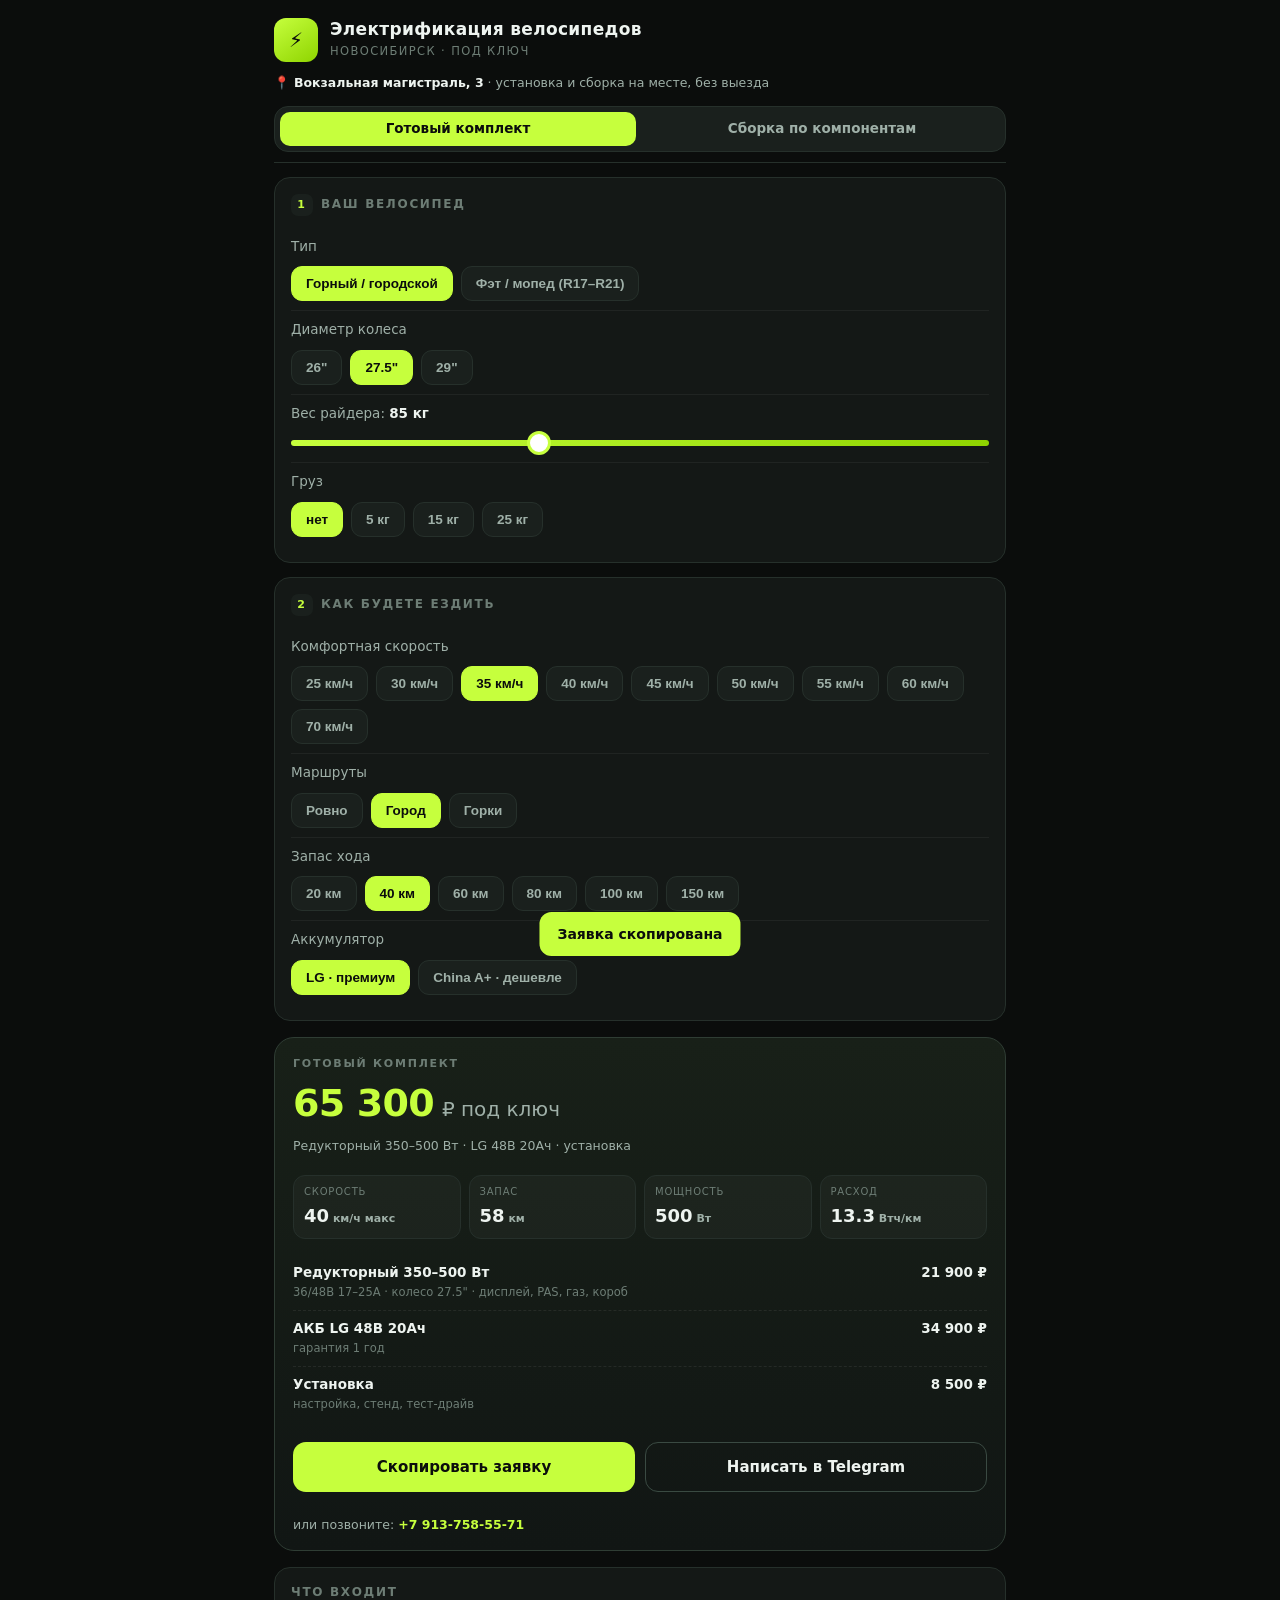
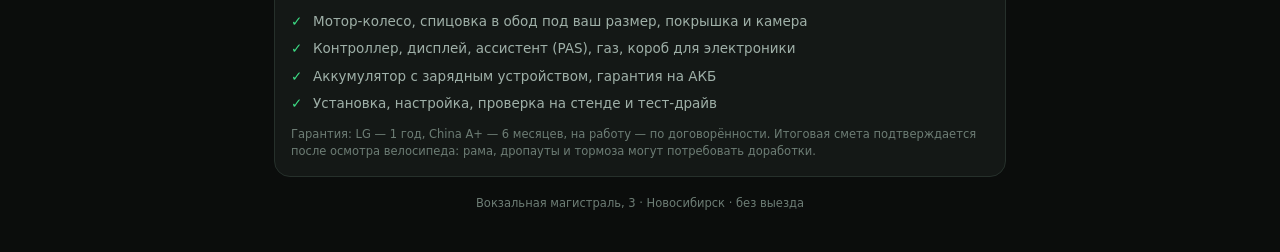
==== commit 7af31010: "Add files via upload" ====
--- a/index.html
+++ b/index.html
@@ -1,5664 +1,1277 @@
-<!DOCTYPE html>
-<html lang="ru">
-<head>
-<meta charset="UTF-8">
-<meta name="viewport" content="width=device-width,initial-scale=1.0,user-scalable=yes">
-<meta name="theme-color" content="#0a090d">
-<!-- ═══════════════════════════════════════════════════════════════════════════════ -->
-<!-- 🔖 ANCHORS V22.2-FIXES (поверх v22.1.7, schema v22_1_7)                       -->
-<!--                                                                              -->
-<!-- ★ FIX-v22.2 (A1-A3): pulse — nStops clamp, vAccel, aeroExtra 1.5              -->
-<!-- ★ FIX-v22.2 (B1):    FW ×1.5 KV, fwLossFactor=0.9, fwPowerBoost=1.0           -->
-<!-- ★ FIX-v22.2 (B2):    copper R: DD 6.0 / MID 12.0 / geared 10.0                -->
-<!-- ★ FIX-v22.2 (B3):    overPeak = pMotorPeakForVmax > motorPassportPeak         -->
-<!-- ★ FIX-v22.2 (B4):    motorEff peak 0.90 / 0.87 / 0.86                        -->
-<!-- ★ FIX-v22.2 (B5):    estimatePhaseCurrent при 20 км/ч                        -->
-<!-- ★ FIX-v22.2 (C1):    timeToOverheatPeak в return                             -->
-<!-- ★ FIX-v22.2 (C4):    убран Math.min(vWorkSpeed, 70)                          -->
-<!-- ★ FIX-v22.2 (C5):    реген в маршруте через regenRecovery                    -->
-<!-- ★ FIX-v22.2 (C6):    torque в computeVoltageMetrics по RPM якоря             -->
-<!-- ★ FIX-v22.2 (C2):    renderPeakTable — * при fallback КПД                    -->
-<!--                                                                              -->
-<!-- ★ FIX-v22.2a (M1):   applyLastRoute — кламп регена 0.35 (было 0.5)          -->
-<!-- ★ FIX-v22.2a (M2):   vMaxEff = vMaxWeighted (было vRideWeighted)            -->
-<!-- ★ FIX-v22.2a (M3):   renderCompactAdvanced — строка «Пик до 120°C»           -->
-<!--                                                                              -->
-<!-- ★ FIX-v22.2b (N7):   limitCount.style — учёт ограничения стилем              -->
-<!-- ★ FIX-v22.2b (N10):  timeToOverheat_s — точная формула (не линейная)         -->
-<!-- ★ FIX-v22.2b (N4):   timeToOverheatPeak порог bad 300 → 600 сек             -->
-<!--                                                                              -->
-<!-- ★ FIX-CORS (new):    Overpass — двухфазный fetch: direct POST → CORS-proxy  -->
-<!-- ★ FIX-CORS (new):    mirror[0] в non-v2214 заменён на overpass-api.de       -->
-<!-- ★ FIX-CORS (new):    retryOverpassBtn — guard на пустой alternatives       -->
-<!--                                                                              -->
-<!-- ★ FIX-JSONP (new):   Overpass — JSONP (Фаза 0) отключён из-за XSS-риска.            -->
-<!--                      Основной путь: direct POST к 4 CORS-зеркалам.        -->
-<!--                      CORS-прокси отключены; fallback: roadSegments.            -->
-<!--                      Зеркал в пуле: 4 (osm.ch/nchc не добавлены)     -->
-<!--                      BBOX padding 0.002 → 0.0015, timeout 18 → 12         -->
-<!--                                                                              -->
-<!-- v22.1.7 (сохранено):                                                         -->
-<!--   FIX-MIRRORS, FIX-FALLBACK-ROAD, FIX-RETRY, FIX-CACHE-RESET                -->
-<!-- ═══════════════════════════════════════════════════════════════════════════════ -->
-<script>
-(function(){
-  if (!window.__TAURI__ || !window.__TAURI__.http) return;
-  var tf = window.__TAURI__.http.fetch, of = window.fetch;
-  window.fetch = function(u, o) {
-    var s = (typeof u === 'string') ? u : (u && u.url) || '';
-    if (!/^https?:/.test(s)) return of(u, o);
-    if (/^https?:\/\/ipc\.localhost/.test(s)) return of(u, o);
-    if (/^https?:\/\/(localhost|127\.0\.0\.1)(:|\/|$)/.test(s)) return of(u, o);
-    return tf(u, o);
-  };
-  console.log("[Tauri] shim v2 ok");
-})();
-</script>
-<title>City Bike · Бортовой компьютер V22.1.7</title>
+<!DOCTYPE html>
+<html lang="ru">
+<head>
+<meta charset="UTF-8">
+<meta name="viewport" content="width=device-width,initial-scale=1,viewport-fit=cover">
+<meta name="theme-color" content="#0b0d0c">
+<title>Электровелосипед под ключ · Новосибирск</title>
 <style>
-/* required styles */
-
-.leaflet-pane,
-.leaflet-tile,
-.leaflet-marker-icon,
-.leaflet-marker-shadow,
-.leaflet-tile-container,
-.leaflet-pane > svg,
-.leaflet-pane > canvas,
-.leaflet-zoom-box,
-.leaflet-image-layer,
-.leaflet-layer {
-	position: absolute;
-	left: 0;
-	top: 0;
-	}
-.leaflet-container {
-	overflow: hidden;
-	}
-.leaflet-tile,
-.leaflet-marker-icon,
-.leaflet-marker-shadow {
-	-webkit-user-select: none;
-	   -moz-user-select: none;
-	        user-select: none;
-	  -webkit-user-drag: none;
-	}
-/* Prevents IE11 from highlighting tiles in blue */
-.leaflet-tile::selection {
-	background: transparent;
-}
-/* Safari renders non-retina tile on retina better with this, but Chrome is worse */
-.leaflet-safari .leaflet-tile {
-	image-rendering: -webkit-optimize-contrast;
-	}
-/* hack that prevents hw layers "stretching" when loading new tiles */
-.leaflet-safari .leaflet-tile-container {
-	width: 1600px;
-	height: 1600px;
-	-webkit-transform-origin: 0 0;
-	}
-.leaflet-marker-icon,
-.leaflet-marker-shadow {
-	display: block;
-	}
-/* .leaflet-container svg: reset svg max-width decleration shipped in Joomla! (joomla.org) 3.x */
-/* .leaflet-container img: map is broken in FF if you have max-width: 100% on tiles */
-.leaflet-container .leaflet-overlay-pane svg {
-	max-width: none !important;
-	max-height: none !important;
-	}
-.leaflet-container .leaflet-marker-pane img,
-.leaflet-container .leaflet-shadow-pane img,
-.leaflet-container .leaflet-tile-pane img,
-.leaflet-container img.leaflet-image-layer,
-.leaflet-container .leaflet-tile {
-	max-width: none !important;
-	max-height: none !important;
-	width: auto;
-	padding: 0;
-	}
-
-.leaflet-container img.leaflet-tile {
-	/* See: https://bugs.chromium.org/p/chromium/issues/detail?id=600120 */
-	mix-blend-mode: plus-lighter;
-}
-
-.leaflet-container.leaflet-touch-zoom {
-	-ms-touch-action: pan-x pan-y;
-	touch-action: pan-x pan-y;
-	}
-.leaflet-container.leaflet-touch-drag {
-	-ms-touch-action: pinch-zoom;
-	/* Fallback for FF which doesn't support pinch-zoom */
-	touch-action: none;
-	touch-action: pinch-zoom;
-}
-.leaflet-container.leaflet-touch-drag.leaflet-touch-zoom {
-	-ms-touch-action: none;
-	touch-action: none;
-}
-.leaflet-container {
-	-webkit-tap-highlight-color: transparent;
-}
-.leaflet-container a {
-	-webkit-tap-highlight-color: rgba(51, 181, 229, 0.4);
-}
-.leaflet-tile {
-	filter: inherit;
-	visibility: hidden;
-	}
-.leaflet-tile-loaded {
-	visibility: inherit;
-	}
-.leaflet-zoom-box {
-	width: 0;
-	height: 0;
-	-moz-box-sizing: border-box;
-	     box-sizing: border-box;
-	z-index: 800;
-	}
-/* workaround for https://bugzilla.mozilla.org/show_bug.cgi?id=888319 */
-.leaflet-overlay-pane svg {
-	-moz-user-select: none;
-	}
-
-.leaflet-pane         { z-index: 400; }
-
-.leaflet-tile-pane    { z-index: 200; }
-.leaflet-overlay-pane { z-index: 400; }
-.leaflet-shadow-pane  { z-index: 500; }
-.leaflet-marker-pane  { z-index: 600; }
-.leaflet-tooltip-pane   { z-index: 650; }
-.leaflet-popup-pane   { z-index: 700; }
-
-.leaflet-map-pane canvas { z-index: 100; }
-.leaflet-map-pane svg    { z-index: 200; }
-
-.leaflet-vml-shape {
-	width: 1px;
-	height: 1px;
-	}
-.lvml {
-	behavior: url(#default#VML);
-	display: inline-block;
-	position: absolute;
-	}
-
-
-/* control positioning */
-
-.leaflet-control {
-	position: relative;
-	z-index: 800;
-	pointer-events: visiblePainted; /* IE 9-10 doesn't have auto */
-	pointer-events: auto;
-	}
-.leaflet-top,
-.leaflet-bottom {
-	position: absolute;
-	z-index: 1000;
-	pointer-events: none;
-	}
-.leaflet-top {
-	top: 0;
-	}
-.leaflet-right {
-	right: 0;
-	}
-.leaflet-bottom {
-	bottom: 0;
-	}
-.leaflet-left {
-	left: 0;
-	}
-.leaflet-control {
-	float: left;
-	clear: both;
-	}
-.leaflet-right .leaflet-control {
-	float: right;
-	}
-.leaflet-top .leaflet-control {
-	margin-top: 10px;
-	}
-.leaflet-bottom .leaflet-control {
-	margin-bottom: 10px;
-	}
-.leaflet-left .leaflet-control {
-	margin-left: 10px;
-	}
-.leaflet-right .leaflet-control {
-	margin-right: 10px;
-	}
-
-
-/* zoom and fade animations */
-
-.leaflet-fade-anim .leaflet-popup {
-	opacity: 0;
-	-webkit-transition: opacity 0.2s linear;
-	   -moz-transition: opacity 0.2s linear;
-	        transition: opacity 0.2s linear;
-	}
-.leaflet-fade-anim .leaflet-map-pane .leaflet-popup {
-	opacity: 1;
-	}
-.leaflet-zoom-animated {
-	-webkit-transform-origin: 0 0;
-	    -ms-transform-origin: 0 0;
-	        transform-origin: 0 0;
-	}
-svg.leaflet-zoom-animated {
-	will-change: transform;
-}
-
-.leaflet-zoom-anim .leaflet-zoom-animated {
-	-webkit-transition: -webkit-transform 0.25s cubic-bezier(0,0,0.25,1);
-	   -moz-transition:    -moz-transform 0.25s cubic-bezier(0,0,0.25,1);
-	        transition:         transform 0.25s cubic-bezier(0,0,0.25,1);
-	}
-.leaflet-zoom-anim .leaflet-tile,
-.leaflet-pan-anim .leaflet-tile {
-	-webkit-transition: none;
-	   -moz-transition: none;
-	        transition: none;
-	}
-
-.leaflet-zoom-anim .leaflet-zoom-hide {
-	visibility: hidden;
-	}
-
-
-/* cursors */
-
-.leaflet-interactive {
-	cursor: pointer;
-	}
-.leaflet-grab {
-	cursor: -webkit-grab;
-	cursor:    -moz-grab;
-	cursor:         grab;
-	}
-.leaflet-crosshair,
-.leaflet-crosshair .leaflet-interactive {
-	cursor: crosshair;
-	}
-.leaflet-popup-pane,
-.leaflet-control {
-	cursor: auto;
-	}
-.leaflet-dragging .leaflet-grab,
-.leaflet-dragging .leaflet-grab .leaflet-interactive,
-.leaflet-dragging .leaflet-marker-draggable {
-	cursor: move;
-	cursor: -webkit-grabbing;
-	cursor:    -moz-grabbing;
-	cursor:         grabbing;
-	}
-
-/* marker & overlays interactivity */
-.leaflet-marker-icon,
-.leaflet-marker-shadow,
-.leaflet-image-layer,
-.leaflet-pane > svg path,
-.leaflet-tile-container {
-	pointer-events: none;
-	}
-
-.leaflet-marker-icon.leaflet-interactive,
-.leaflet-image-layer.leaflet-interactive,
-.leaflet-pane > svg path.leaflet-interactive,
-svg.leaflet-image-layer.leaflet-interactive path {
-	pointer-events: visiblePainted; /* IE 9-10 doesn't have auto */
-	pointer-events: auto;
-	}
-
-/* visual tweaks */
-
-.leaflet-container {
-	background: #ddd;
-	outline-offset: 1px;
-	}
-.leaflet-container a {
-	color: #0078A8;
-	}
-.leaflet-zoom-box {
-	border: 2px dotted #38f;
-	background: rgba(255,255,255,0.5);
-	}
-
-
-/* general typography */
-.leaflet-container {
-	font-family: "Helvetica Neue", Arial, Helvetica, sans-serif;
-	font-size: 12px;
-	font-size: 0.75rem;
-	line-height: 1.5;
-	}
-
-
-/* general toolbar styles */
-
-.leaflet-bar {
-	box-shadow: 0 1px 5px rgba(0,0,0,0.65);
-	border-radius: 4px;
-	}
-.leaflet-bar a {
-	background-color: #fff;
-	border-bottom: 1px solid #ccc;
-	width: 26px;
-	height: 26px;
-	line-height: 26px;
-	display: block;
-	text-align: center;
-	text-decoration: none;
-	color: black;
-	}
-.leaflet-bar a,
-.leaflet-control-layers-toggle {
-	background-position: 50% 50%;
-	background-repeat: no-repeat;
-	display: block;
-	}
-.leaflet-bar a:hover,
-.leaflet-bar a:focus {
-	background-color: #f4f4f4;
-	}
-.leaflet-bar a:first-child {
-	border-top-left-radius: 4px;
-	border-top-right-radius: 4px;
-	}
-.leaflet-bar a:last-child {
-	border-bottom-left-radius: 4px;
-	border-bottom-right-radius: 4px;
-	border-bottom: none;
-	}
-.leaflet-bar a.leaflet-disabled {
-	cursor: default;
-	background-color: #f4f4f4;
-	color: #bbb;
-	}
-
-.leaflet-touch .leaflet-bar a {
-	width: 30px;
-	height: 30px;
-	line-height: 30px;
-	}
-.leaflet-touch .leaflet-bar a:first-child {
-	border-top-left-radius: 2px;
-	border-top-right-radius: 2px;
-	}
-.leaflet-touch .leaflet-bar a:last-child {
-	border-bottom-left-radius: 2px;
-	border-bottom-right-radius: 2px;
-	}
-
-/* zoom control */
-
-.leaflet-control-zoom-in,
-.leaflet-control-zoom-out {
-	font: bold 18px 'Lucida Console', Monaco, monospace;
-	text-indent: 1px;
-	}
-
-.leaflet-touch .leaflet-control-zoom-in, .leaflet-touch .leaflet-control-zoom-out  {
-	font-size: 22px;
-	}
-
-
-/* layers control */
-
-.leaflet-control-layers {
-	box-shadow: 0 1px 5px rgba(0,0,0,0.4);
-	background: #fff;
-	border-radius: 5px;
-	}
-.leaflet-control-layers-toggle {
-	background-image: url(images/layers.png);
-	width: 36px;
-	height: 36px;
-	}
-.leaflet-retina .leaflet-control-layers-toggle {
-	background-image: url(images/layers-2x.png);
-	background-size: 26px 26px;
-	}
-.leaflet-touch .leaflet-control-layers-toggle {
-	width: 44px;
-	height: 44px;
-	}
-.leaflet-control-layers .leaflet-control-layers-list,
-.leaflet-control-layers-expanded .leaflet-control-layers-toggle {
-	display: none;
-	}
-.leaflet-control-layers-expanded .leaflet-control-layers-list {
-	display: block;
-	position: relative;
-	}
-.leaflet-control-layers-expanded {
-	padding: 6px 10px 6px 6px;
-	color: #333;
-	background: #fff;
-	}
-.leaflet-control-layers-scrollbar {
-	overflow-y: scroll;
-	overflow-x: hidden;
-	padding-right: 5px;
-	}
-.leaflet-control-layers-selector {
-	margin-top: 2px;
-	position: relative;
-	top: 1px;
-	}
-.leaflet-control-layers label {
-	display: block;
-	font-size: 13px;
-	font-size: 1.08333em;
-	}
-.leaflet-control-layers-separator {
-	height: 0;
-	border-top: 1px solid #ddd;
-	margin: 5px -10px 5px -6px;
-	}
-
-/* Default icon URLs */
-.leaflet-default-icon-path { /* used only in path-guessing heuristic, see L.Icon.Default */
-	background-image: url(images/marker-icon.png);
-	}
-
-
-/* attribution and scale controls */
-
-.leaflet-container .leaflet-control-attribution {
-	background: #fff;
-	background: rgba(255, 255, 255, 0.8);
-	margin: 0;
-	}
-.leaflet-control-attribution,
-.leaflet-control-scale-line {
-	padding: 0 5px;
-	color: #333;
-	line-height: 1.4;
-	}
-.leaflet-control-attribution a {
-	text-decoration: none;
-	}
-.leaflet-control-attribution a:hover,
-.leaflet-control-attribution a:focus {
-	text-decoration: underline;
-	}
-.leaflet-attribution-flag {
-	display: inline !important;
-	vertical-align: baseline !important;
-	width: 1em;
-	height: 0.6669em;
-	}
-.leaflet-left .leaflet-control-scale {
-	margin-left: 5px;
-	}
-.leaflet-bottom .leaflet-control-scale {
-	margin-bottom: 5px;
-	}
-.leaflet-control-scale-line {
-	border: 2px solid #777;
-	border-top: none;
-	line-height: 1.1;
-	padding: 2px 5px 1px;
-	white-space: nowrap;
-	-moz-box-sizing: border-box;
-	     box-sizing: border-box;
-	background: rgba(255, 255, 255, 0.8);
-	text-shadow: 1px 1px #fff;
-	}
-.leaflet-control-scale-line:not(:first-child) {
-	border-top: 2px solid #777;
-	border-bottom: none;
-	margin-top: -2px;
-	}
-.leaflet-control-scale-line:not(:first-child):not(:last-child) {
-	border-bottom: 2px solid #777;
-	}
-
-.leaflet-touch .leaflet-control-attribution,
-.leaflet-touch .leaflet-control-layers,
-.leaflet-touch .leaflet-bar {
-	box-shadow: none;
-	}
-.leaflet-touch .leaflet-control-layers,
-.leaflet-touch .leaflet-bar {
-	border: 2px solid rgba(0,0,0,0.2);
-	background-clip: padding-box;
-	}
-
-
-/* popup */
-
-.leaflet-popup {
-	position: absolute;
-	text-align: center;
-	margin-bottom: 20px;
-	}
-.leaflet-popup-content-wrapper {
-	padding: 1px;
-	text-align: left;
-	border-radius: 12px;
-	}
-.leaflet-popup-content {
-	margin: 13px 24px 13px 20px;
-	line-height: 1.3;
-	font-size: 13px;
-	font-size: 1.08333em;
-	min-height: 1px;
-	}
-.leaflet-popup-content p {
-	margin: 17px 0;
-	margin: 1.3em 0;
-	}
-.leaflet-popup-tip-container {
-	width: 40px;
-	height: 20px;
-	position: absolute;
-	left: 50%;
-	margin-top: -1px;
-	margin-left: -20px;
-	overflow: hidden;
-	pointer-events: none;
-	}
-.leaflet-popup-tip {
-	width: 17px;
-	height: 17px;
-	padding: 1px;
-
-	margin: -10px auto 0;
-	pointer-events: auto;
-
-	-webkit-transform: rotate(45deg);
-	   -moz-transform: rotate(45deg);
-	    -ms-transform: rotate(45deg);
-	        transform: rotate(45deg);
-	}
-.leaflet-popup-content-wrapper,
-.leaflet-popup-tip {
-	background: white;
-	color: #333;
-	box-shadow: 0 3px 14px rgba(0,0,0,0.4);
-	}
-.leaflet-container a.leaflet-popup-close-button {
-	position: absolute;
-	top: 0;
-	right: 0;
-	border: none;
-	text-align: center;
-	width: 24px;
-	height: 24px;
-	font: 16px/24px Tahoma, Verdana, sans-serif;
-	color: #757575;
-	text-decoration: none;
-	background: transparent;
-	}
-.leaflet-container a.leaflet-popup-close-button:hover,
-.leaflet-container a.leaflet-popup-close-button:focus {
-	color: #585858;
-	}
-.leaflet-popup-scrolled {
-	overflow: auto;
-	}
-
-.leaflet-oldie .leaflet-popup-content-wrapper {
-	-ms-zoom: 1;
-	}
-.leaflet-oldie .leaflet-popup-tip {
-	width: 24px;
-	margin: 0 auto;
-
-	-ms-filter: "progid:DXImageTransform.Microsoft.Matrix(M11=0.70710678, M12=0.70710678, M21=-0.70710678, M22=0.70710678)";
-	filter: progid:DXImageTransform.Microsoft.Matrix(M11=0.70710678, M12=0.70710678, M21=-0.70710678, M22=0.70710678);
-	}
-
-.leaflet-oldie .leaflet-control-zoom,
-.leaflet-oldie .leaflet-control-layers,
-.leaflet-oldie .leaflet-popup-content-wrapper,
-.leaflet-oldie .leaflet-popup-tip {
-	border: 1px solid #999;
-	}
-
-
-/* div icon */
-
-.leaflet-div-icon {
-	background: #fff;
-	border: 1px solid #666;
-	}
-
-
-/* Tooltip */
-/* Base styles for the element that has a tooltip */
-.leaflet-tooltip {
-	position: absolute;
-	padding: 6px;
-	background-color: #fff;
-	border: 1px solid #fff;
-	border-radius: 3px;
-	color: #222;
-	white-space: nowrap;
-	-webkit-user-select: none;
-	-moz-user-select: none;
-	-ms-user-select: none;
-	user-select: none;
-	pointer-events: none;
-	box-shadow: 0 1px 3px rgba(0,0,0,0.4);
-	}
-.leaflet-tooltip.leaflet-interactive {
-	cursor: pointer;
-	pointer-events: auto;
-	}
-.leaflet-tooltip-top:before,
-.leaflet-tooltip-bottom:before,
-.leaflet-tooltip-left:before,
-.leaflet-tooltip-right:before {
-	position: absolute;
-	pointer-events: none;
-	border: 6px solid transparent;
-	background: transparent;
-	content: "";
-	}
-
-/* Directions */
-
-.leaflet-tooltip-bottom {
-	margin-top: 6px;
-}
-.leaflet-tooltip-top {
-	margin-top: -6px;
-}
-.leaflet-tooltip-bottom:before,
-.leaflet-tooltip-top:before {
-	left: 50%;
-	margin-left: -6px;
-	}
-.leaflet-tooltip-top:before {
-	bottom: 0;
-	margin-bottom: -12px;
-	border-top-color: #fff;
-	}
-.leaflet-tooltip-bottom:before {
-	top: 0;
-	margin-top: -12px;
-	margin-left: -6px;
-	border-bottom-color: #fff;
-	}
-.leaflet-tooltip-left {
-	margin-left: -6px;
-}
-.leaflet-tooltip-right {
-	margin-left: 6px;
-}
-.leaflet-tooltip-left:before,
-.leaflet-tooltip-right:before {
-	top: 50%;
-	margin-top: -6px;
-	}
-.leaflet-tooltip-left:before {
-	right: 0;
-	margin-right: -12px;
-	border-left-color: #fff;
-	}
-.leaflet-tooltip-right:before {
-	left: 0;
-	margin-left: -12px;
-	border-right-color: #fff;
-	}
-
-/* Printing */
-
-@media print {
-	/* Prevent printers from removing background-images of controls. */
-	.leaflet-control {
-		-webkit-print-color-adjust: exact;
-		print-color-adjust: exact;
-		}
-	}
-
-</style>
-
-  <style>
-*{margin:0;padding:0;box-sizing:border-box}
-:root{--bg-0:#0a0a0a;--line:#2a2a2a;--line-hot:#3a3a3a;--accent:#00d4ff;--accent-dark:#0088aa;--accent-2:#ff8c42;--accent-2-dark:#cc6622;--green:#00ff88;--red:#ff3333;--yellow:#ffcc00;--text:#e8e8e8;--text-dim:#888;--text-mute:#555;--ice:#4fc3f7;--etalon:#a855f7;--etalon-dark:#7a3fb8;--gap:5px;
-  --ease-out:cubic-bezier(0.16,1,0.3,1);--ease-smooth:cubic-bezier(0.4,0,0.2,1);--ease-io:cubic-bezier(0.4,0,0.6,1)}
-html,body{background:var(--bg-0);color:var(--text);font-family:'Consolas','Monaco','Courier New',monospace;font-size:12px;line-height:1.35;min-height:100vh;overflow-x:hidden}
-body::before{content:'';position:fixed;inset:0;background:repeating-linear-gradient(0deg,transparent 0,transparent 3px,rgba(255,255,255,.008) 3px,rgba(255,255,255,.008) 4px),linear-gradient(rgba(10,10,10,.85),rgba(10,10,10,.92));pointer-events:none;z-index:0}
-@keyframes fadeUp{from{opacity:0;transform:translateY(10px) scale(.985)}to{opacity:1;transform:translateY(0) scale(1)}}
-@keyframes popIn{from{opacity:0;transform:scale(.97)}to{opacity:1;transform:scale(1)}}
-@keyframes bannerIn{from{opacity:0;transform:translateY(-5px)}to{opacity:1;transform:translateY(0)}}
-@keyframes glowLine{from{transform:scaleX(0);opacity:.2}to{transform:scaleX(1);opacity:1}}
-@keyframes blink{0%,100%{opacity:1}50%{opacity:.4}}
-@keyframes pulse{0%,100%{opacity:1}50%{opacity:.78}}
-@keyframes hotPulseG{0%,100%{text-shadow:0 0 14px rgba(0,255,136,.4)}50%{text-shadow:0 0 24px rgba(0,255,136,.75)}}
-.animate-item{opacity:0;will-change:opacity,transform}
-.animate-item.on{animation:fadeUp .6s var(--ease-out) both}
-.rig{position:relative;z-index:1;max-width:1440px;margin:0 auto;padding:6px;display:flex;flex-direction:column;gap:var(--gap)}
-.head{display:grid;grid-template-columns:auto 1fr auto;gap:10px;align-items:center;padding:8px 14px;background:linear-gradient(180deg,rgba(30,30,30,.9) 0%,rgba(16,16,16,.9) 100%);border:1px solid var(--line-hot);border-left:4px solid var(--accent);clip-path:polygon(0 0,calc(100% - 12px) 0,100% 12px,100% 100%,0 100%)}
-.brand{display:flex;align-items:center;gap:10px}
-.brand-mark{width:32px;height:32px;background:var(--accent);clip-path:polygon(50% 0,100% 25%,100% 75%,50% 100%,0 75%,0 25%);display:flex;align-items:center;justify-content:center;box-shadow:0 0 12px rgba(0,212,255,.5)}
-.brand-mark::before{content:'⚡';font-size:15px;filter:brightness(0)}
-.brand-text .t1{font-size:14px;font-weight:900;letter-spacing:3px;text-transform:uppercase}
-.brand-text .t1 span{color:var(--accent)}
-.brand-text .t2{font-size:9px;letter-spacing:2px;color:var(--text-mute);text-transform:uppercase;margin-top:1px}
-.head-stats{display:flex;justify-content:center;gap:15px;font-size:10px;letter-spacing:1px;color:var(--text-dim);text-transform:uppercase}
-.head-stats b{color:var(--accent)}
-.head-right{display:flex;gap:6px;align-items:center;font-size:10px;letter-spacing:1px;text-transform:uppercase}
-.mode-switch{position:relative;display:flex;align-items:center;gap:5px;padding:3px 9px;background:rgba(0,212,255,.12);border:1px solid var(--accent);color:var(--accent);font-size:9px;font-weight:900;letter-spacing:1.2px;cursor:pointer;text-transform:uppercase;clip-path:polygon(4px 0,100% 0,calc(100% - 4px) 100%,0 100%);user-select:none}
-.mode-switch:hover{filter:brightness(1.25)}
-.mode-switch.full{background:rgba(255,204,0,.14);border-color:var(--yellow);color:var(--yellow)}
-.mode-switch.b1{background:rgba(168,85,247,.14);border-color:var(--etalon);color:var(--etalon)}
-.mode-switch.v2213{background:rgba(79,195,247,.14);border-color:var(--ice);color:var(--ice)}
-.mode-switch.safe{background:rgba(255,140,66,.14);border-color:var(--accent-2);color:var(--accent-2)}
-.mode-switch .mode-dot{width:6px;height:6px;border-radius:50%;background:currentColor;box-shadow:0 0 6px currentColor}
-.mode-switch .mode-arrow{font-size:8px;opacity:.7;margin-left:2px}
-.mode-menu{position:absolute;top:100%;right:0;margin-top:4px;background:rgba(10,10,10,.98);border:1px solid var(--accent);min-width:260px;z-index:10000;display:none;clip-path:polygon(0 0,calc(100% - 6px) 0,100% 6px,100% 100%,0 100%);box-shadow:0 4px 20px rgba(0,0,0,.7)}
-.mode-menu.on{display:block;animation:popIn .25s var(--ease-out) both}
-.mode-menu-item{display:flex;justify-content:space-between;align-items:center;gap:10px;padding:8px 12px;font-size:10px;color:var(--text-dim);cursor:pointer;border-bottom:1px solid var(--line);transition:all .2s ease;text-transform:uppercase;letter-spacing:.5px}
-.mode-menu-item:last-child{border-bottom:none}
-.mode-menu-item:hover{background:rgba(0,212,255,.08);color:var(--accent)}
-.mode-menu-item.active{background:rgba(0,212,255,.12);color:var(--accent);font-weight:900}
-.mode-menu-item.active::before{content:'● ';color:var(--accent)}
-.mode-menu-item small{font-size:9px;color:var(--text-mute);text-transform:none;letter-spacing:0}
-.cache-reset-btn{position:relative;display:flex;align-items:center;gap:5px;padding:3px 9px;background:rgba(255,51,51,.12);border:1px solid var(--red);color:var(--red);font-size:9px;font-weight:900;letter-spacing:1.2px;cursor:pointer;text-transform:uppercase;clip-path:polygon(4px 0,100% 0,calc(100% - 4px) 100%,0 100%);user-select:none;font-family:inherit;transition:filter .25s ease,background .25s ease}
-.cache-reset-btn:hover{filter:brightness(1.25);background:rgba(255,51,51,.22)}
-.cache-reset-btn:disabled{opacity:.7;cursor:default}
-.cache-reset-btn.done{background:var(--green);border-color:var(--green);color:#000}
-.status-dot{width:7px;height:7px;border-radius:50%;background:var(--green);box-shadow:0 0 7px var(--green);animation:blink 2.2s var(--ease-io) infinite}
-.hazard{height:4px;background:repeating-linear-gradient(45deg,var(--accent) 0,var(--accent) 10px,#000 10px,#000 20px)}
-.deck{display:grid;grid-template-columns:repeat(12,1fr);gap:var(--gap)}
-.panel{grid-column:span 4;background:linear-gradient(180deg,rgba(20,20,20,.95) 0%,rgba(13,13,13,.95) 100%);border:1px solid var(--line);border-top:2px solid var(--line-hot);padding:8px 10px;position:relative;clip-path:polygon(0 0,100% 0,100% calc(100% - 8px),calc(100% - 8px) 100%,0 100%)}
-.panel::before{content:'';position:absolute;top:0;left:0;width:28px;height:2px;background:var(--accent);transform-origin:left;animation:glowLine .9s var(--ease-out) both}
-.panel h2{font-size:10px;letter-spacing:2px;text-transform:uppercase;color:var(--text-dim);margin-bottom:6px;padding-bottom:4px;border-bottom:1px dashed var(--line);display:flex;align-items:center;gap:6px;cursor:pointer;user-select:none}
-.panel h2 .tag{background:var(--accent);color:#000;padding:1px 4px;font-weight:900;font-size:9px}
-.panel h2 .collapse-icon{margin-left:auto;font-size:10px;color:var(--accent);transition:transform .35s var(--ease-out)}
-.panel.collapsed h2{margin-bottom:0;border-bottom-color:transparent}
-.panel.collapsed h2 .collapse-icon{transform:rotate(-90deg)}
-.panel.collapsed .panel-body{display:none}
-.field{display:grid;grid-template-columns:1fr 110px;gap:6px;align-items:center;padding:2px 0;border-bottom:1px solid rgba(255,255,255,.03);position:relative}
-.field:last-child{border-bottom:none}
-.field label{font-size:10px;letter-spacing:.4px;color:var(--text-dim);text-transform:uppercase;white-space:nowrap;overflow:hidden;text-overflow:ellipsis}
-.field input,.field select{background:#000;border:1px solid var(--line-hot);color:var(--accent);padding:2px 6px;font-family:inherit;font-size:11px;font-weight:700;text-align:right;outline:none;width:100%;height:22px;transition:border-color .25s ease,box-shadow .25s ease}
-.field select{text-align:left;padding-right:14px}
-.field input:focus,.field select:focus{border-color:var(--accent);box-shadow:0 0 0 1px var(--accent)}
-.field.disabled{opacity:.35;pointer-events:none}
-.field.style-field{grid-template-columns:1fr 160px}
-.field.style-field select{font-size:12px;font-weight:900;height:28px}
-.switch-row{display:grid;grid-template-columns:1fr auto;gap:8px;align-items:center;padding:4px 8px;background:rgba(0,212,255,.05);border:1px solid var(--accent-dark);margin-bottom:4px;clip-path:polygon(4px 0,100% 0,calc(100% - 4px) 100%,0 100%)}
-.switch-row label{font-size:10px;letter-spacing:.6px;color:var(--accent);text-transform:uppercase;font-weight:700}
-.switch-row.disabled{opacity:.35;pointer-events:none}
-.switch-row.winter{background:rgba(79,195,247,.08);border-color:var(--ice)}
-.switch-row.winter label{color:var(--ice)}
-.switch-row.danger{background:rgba(255,51,51,.06);border-color:var(--red)}
-.switch-row.danger label{color:var(--red)}
-.switch{position:relative;width:34px;height:18px;background:#000;border:1px solid var(--line-hot);cursor:pointer}
-.switch::after{content:'';position:absolute;top:2px;left:2px;width:12px;height:12px;background:var(--line-hot);transition:left .3s var(--ease-out),background-color .3s ease,box-shadow .3s ease}
-.switch input{position:absolute;opacity:0;width:100%;height:100%;margin:0;cursor:pointer}
-.switch.on{border-color:var(--accent);background:rgba(0,212,255,.1)}
-.switch.on::after{left:calc(100% - 14px);background:var(--accent);box-shadow:0 0 6px var(--accent)}
-.switch.off{border-color:var(--accent-2)}
-.switch.off::after{background:var(--accent-2)}
-.switch.winter-on{border-color:var(--ice);background:rgba(79,195,247,.15)}
-.switch.winter-on::after{left:calc(100% - 14px);background:var(--ice)}
-.switch.auto::before{content:'A';position:absolute;top:50%;left:-10px;transform:translateY(-50%);font-size:9px;font-weight:900;color:var(--ice)}
-.fire{grid-column:1/-1;padding:10px;background:linear-gradient(180deg,var(--accent) 0%,var(--accent-dark) 100%);color:#000;border:none;font-family:inherit;font-size:13px;font-weight:900;letter-spacing:3px;text-transform:uppercase;cursor:pointer;clip-path:polygon(8px 0,100% 0,100% calc(100% - 8px),calc(100% - 8px) 100%,0 100%,0 8px);box-shadow:0 3px 12px rgba(0,212,255,.2);transition:filter .3s ease,transform .18s var(--ease-out)}
-.fire:hover:not(:disabled){filter:brightness(1.12);transform:translateY(-1px)}
-.fire:disabled{opacity:.5;cursor:not-allowed}
-.adv-toggle{grid-column:1/-1;padding:6px 12px;background:rgba(26,26,26,.95);color:var(--accent-2);border:1px solid var(--accent-2-dark);font-family:inherit;font-size:11px;font-weight:900;letter-spacing:1.5px;text-transform:uppercase;cursor:pointer;clip-path:polygon(6px 0,100% 0,100% calc(100% - 6px),calc(100% - 6px) 100%,0 100%,0 6px);text-align:left}
-.adv-toggle::before{content:'▶ ';font-size:10px;display:inline-block;transition:transform .3s var(--ease-out)}
-.adv-toggle.on::before{content:'▼ '}
-.adv-toggle:hover{border-color:var(--accent-2);background:rgba(255,140,66,.12)}
-.adv-panel{grid-column:1/-1;background:rgba(20,11,6,.95);border:1px solid var(--accent-2);padding:10px 14px;display:none}
-.adv-panel.on{display:grid;grid-template-columns:repeat(auto-fit,minmax(240px,1fr));gap:10px;animation:popIn .4s var(--ease-out) both}
-.adv-col{background:rgba(0,0,0,.8);border:1px solid var(--line);padding:6px 8px;border-left:3px solid var(--accent-2-dark)}
-.adv-col h4{font-size:10px;color:var(--accent-2);text-transform:uppercase;letter-spacing:1px;margin-bottom:5px;padding-bottom:3px;border-bottom:1px dashed var(--line)}
-.adv-note{grid-column:1/-1;background:rgba(0,212,255,.05);border-left:2px solid var(--accent);padding:5px 8px;font-size:10px;color:var(--text-dim)}
-.adv-note b{color:var(--accent)}
-.adv-recommend{grid-column:1/-1;background:rgba(0,255,136,.06);border:1px solid rgba(0,255,136,.4);padding:6px 10px;font-size:11px;color:var(--green);line-height:1.4}
-.adv-recommend b{color:#fff}
-.adv-recommend .big{font-size:13px;color:var(--green);font-weight:900}
-.adv-reset{grid-column:1/-1;padding:6px 12px;background:#2a0a0a;color:var(--red);border:1px solid var(--red);font-family:inherit;font-size:10px;font-weight:900;letter-spacing:1.5px;text-transform:uppercase;cursor:pointer}
-.adv-reset:hover{background:var(--red);color:#000}
-.banner{grid-column:1/-1;padding:8px 14px;font-size:11px;font-weight:700;display:none;border-left:4px solid;line-height:1.4;position:relative;z-index:3;opacity:0}
-.banner.on{display:block;opacity:1;animation:bannerIn .5s var(--ease-out) both}
-.banner.on.hot,.banner.on.winter,.banner.on.heat-warn{animation:bannerIn .5s var(--ease-out) both,pulse 2.2s var(--ease-io) .5s infinite}
-.banner.cold{background:rgba(0,212,255,.1);border-color:var(--accent);color:var(--accent)}
-.banner.hot{background:rgba(255,51,51,.1);border-color:var(--red);color:var(--red)}
-.banner.fw{background:rgba(255,140,66,.15);border-color:var(--accent-2);color:var(--accent-2)}
-.banner.econ{background:rgba(255,51,51,.08);border-color:var(--red);color:#ff8888}
-.banner.winter{background:rgba(79,195,247,.12);border-color:var(--ice);color:var(--ice)}
-.banner.avg-warn{background:rgba(255,204,0,.1);border-color:var(--yellow);color:var(--yellow)}
-.banner.vride-warn{background:rgba(255,140,66,.12);border-color:var(--accent-2);color:var(--accent-2)}
-.banner.style-info{background:rgba(0,212,255,.06);border-color:var(--accent);color:var(--accent)}
-.banner.heat-warn{background:rgba(255,51,51,.12);border-color:var(--red);color:var(--red)}
-.error-banner{grid-column:1/-1;padding:10px 14px;background:#2a0a0a;border:2px solid var(--red);color:var(--red);display:none}
-.error-banner.on{display:block}
-.error-banner .err-h{font-size:11px;text-transform:uppercase;letter-spacing:2px;margin-bottom:4px;font-weight:900}
-.error-banner .err-b{font-size:11px;color:#ff8888}
-.quality-badge{display:inline-block;padding:1px 5px;font-size:9px;font-weight:900;margin-left:4px;border-radius:2px;background:var(--green);color:#000;vertical-align:middle}
-.quality-badge.med{background:var(--accent-2)}
-.quality-badge.low{background:var(--red);color:#fff}
-.tpl-locked{position:relative}
-.tpl-locked::after{content:'✎';position:absolute;right:-2px;top:-2px;background:var(--accent-2);color:#000;font-size:9px;width:11px;height:11px;display:flex;align-items:center;justify-content:center;border-radius:50%;font-weight:900;line-height:1;pointer-events:none}
-.tpl-locked label{cursor:pointer;color:var(--accent-2)!important}
-.tpl-locked label::after{content:' ↺';font-size:10px;opacity:.85}
-.speed-panel,.range-calc{grid-column:1/-1;padding:12px 16px;position:relative;clip-path:polygon(0 0,calc(100% - 12px) 0,100% 12px,100% 100%,12px 100%,0 calc(100% - 12px));overflow:hidden}
-.speed-panel{background:rgba(15,8,20,.9);border:2px solid var(--green);box-shadow:0 0 20px rgba(0,255,136,.1)}
-.speed-panel::before{content:'▲ МАКСИМАЛЬНАЯ СКОРОСТЬ';position:absolute;top:-1px;left:18px;background:var(--green);color:#000;padding:2px 10px;font-size:9px;font-weight:900;letter-spacing:2px}
-.range-calc{background:rgba(6,20,15,.9);border:2px solid var(--green);padding:12px 16px}
-.range-calc::before{content:'🧮 КАЛЬКУЛЯТОР ПРОБЕГА';position:absolute;top:-1px;left:18px;background:var(--green);color:#000;padding:2px 10px;font-size:9px;font-weight:900;letter-spacing:2px}
-.speed-head{display:grid;grid-template-columns:1fr auto;gap:16px;align-items:end;margin-bottom:10px;padding-top:4px}
-.speed-main .lbl{font-size:10px;letter-spacing:3px;text-transform:uppercase;color:var(--green);opacity:.7}
-.speed-main .num{font-size:56px;font-weight:900;line-height:.9;color:var(--green);animation:hotPulseG 3.5s var(--ease-io) infinite}
-.speed-main .num small{font-size:20px;letter-spacing:1px;margin-left:4px}
-.speed-main .sub{font-size:10px;color:var(--text-dim);margin-top:4px}
-.speed-limiter{text-align:right;padding:8px 14px;background:rgba(0,0,0,.5);border:1px solid var(--green);clip-path:polygon(8px 0,100% 0,100% 100%,0 100%,0 8px)}
-.speed-limiter .lbl{font-size:9px;color:var(--text-mute);letter-spacing:1px;text-transform:uppercase}
-.speed-limiter .val{font-size:15px;font-weight:900;color:var(--green);margin-top:2px}
-.speed-grid{display:grid;grid-template-columns:repeat(auto-fit,minmax(120px,1fr));gap:5px}
-.speed-cell{background:rgba(0,0,0,.6);border:1px solid var(--line);padding:6px 10px;border-left:3px solid var(--green)}
-.speed-cell .l{font-size:9px;color:var(--text-mute);letter-spacing:.5px;text-transform:uppercase;margin-bottom:2px}
-.speed-cell .v{font-size:15px;font-weight:900;color:var(--green)}
-.speed-cell .v small{font-size:9px;color:var(--text-dim);margin-left:2px}
-.summary-total{grid-column:1/-1;display:grid;grid-template-columns:1fr auto auto auto auto 1fr;gap:10px;align-items:center;padding:10px 16px;background:rgba(26,26,26,.9);border:1px solid var(--line-hot);border-top:3px solid var(--accent);clip-path:polygon(0 0,100% 0,100% calc(100% - 10px),calc(100% - 10px) 100%,10px 100%,0 calc(100% - 10px))}
-.summary-total .spec{font-size:12px;color:var(--text-dim);line-height:1.35;position:relative;z-index:1}
-.summary-total .spec b{color:var(--text)}
-.summary-total .spec .accent{color:var(--accent)}
-.summary-total .badge{padding:6px 14px;background:var(--accent);color:#000;font-weight:900;letter-spacing:2px;font-size:10px;clip-path:polygon(6px 0,100% 0,calc(100% - 6px) 100%,0 100%);text-transform:uppercase}
-.summary-total .copy,.summary-total .save-txt{padding:6px 10px;background:rgba(26,26,26,.9);font-family:inherit;font-size:9px;font-weight:900;letter-spacing:1px;cursor:pointer;text-transform:uppercase;transition:all .3s ease}
-.summary-total .copy{border:1px solid var(--accent);color:var(--accent)}
-.summary-total .save-txt{border:1px solid var(--accent-2);color:var(--accent-2)}
-.summary-total .copy.done,.summary-total .save-txt.done{background:var(--green);color:#000;border-color:var(--green)}
-.summary-total .price{text-align:right}
-.summary-total .price .lbl{font-size:9px;letter-spacing:1.5px;color:var(--text-mute);text-transform:uppercase}
-.summary-total .price .num{font-size:28px;font-weight:900;color:var(--accent);line-height:1;margin-top:2px}
-.summary-total .price .num small{font-size:13px;margin-left:2px;color:var(--accent-dark)}
-.gauges{grid-column:1/-1;display:grid;grid-template-columns:repeat(auto-fit,minmax(140px,1fr));gap:5px}
-.gauge{background:rgba(10,10,10,.85);border:1px solid var(--line);padding:6px 9px}
-.route-wind-block{grid-column:1/-1;background:rgba(10,20,31,.95);border:2px solid var(--accent);padding:12px 16px;clip-path:polygon(0 0,calc(100% - 10px) 0,100% 10px,100% 100%,10px 100%,0 calc(100% - 10px));position:relative;margin-top:3px}
-.route-wind-block::before{content:'📍 МАРШРУТ · GEOAPIFY + OVERPASS + WTTR.IN';position:absolute;top:-1px;left:18px;background:var(--accent);color:#000;padding:2px 10px;font-size:9px;font-weight:900;letter-spacing:1.5px}
-.rw-subtitle{font-size:10px;color:var(--text-dim);line-height:1.4;margin-bottom:8px}
-.rw-subtitle b{color:var(--accent)}
-.rw-grid{display:grid;grid-template-columns:repeat(auto-fit,minmax(260px,1fr));gap:8px;margin-bottom:8px}
-.rw-col{background:rgba(0,0,0,.6);border:1px solid var(--line);padding:6px 9px;border-left:3px solid var(--accent)}
-.rw-col h4{font-size:10px;color:var(--accent);text-transform:uppercase;letter-spacing:1.5px;margin-bottom:4px;padding-bottom:3px;border-bottom:1px dashed var(--line);display:flex;align-items:center;gap:6px}
-.rw-col .field{grid-template-columns:1fr 130px}
-.rw-actions{display:flex;gap:6px;flex-wrap:wrap;margin-top:6px}
-.rw-btn{padding:6px 14px;background:var(--accent);color:#000;border:none;font-family:inherit;font-size:10px;font-weight:900;letter-spacing:1px;cursor:pointer;clip-path:polygon(5px 0,100% 0,calc(100% - 5px) 100%,0 100%);text-transform:uppercase}
-.rw-btn:hover:not(:disabled){filter:brightness(1.15)}
-.rw-btn:disabled{opacity:.5;cursor:not-allowed}
-.rw-btn.secondary{background:var(--accent-2)}
-.waypoints-list{background:rgba(0,0,0,.5);border:1px solid var(--line);max-height:190px;overflow-y:auto;padding:3px;margin-bottom:4px}
-.wp-item{display:grid;grid-template-columns:auto 1fr auto auto;gap:5px;align-items:center;padding:3px 5px;font-size:10px;border-bottom:1px dotted rgba(255,255,255,.06);cursor:pointer}
-.wp-item:hover{background:rgba(0,212,255,.08)}
-.wp-badge{display:inline-flex;width:18px;height:18px;border-radius:50%;align-items:center;justify-content:center;font-weight:900;font-size:10px;color:#000;flex-shrink:0}
-.wp-badge.start{background:var(--green)}.wp-badge.end{background:var(--accent-2)}.wp-badge.mid{background:var(--accent)}
-.wp-coords{color:var(--text-dim);font-size:10px;white-space:nowrap;overflow:hidden;text-overflow:ellipsis}
-.wp-del{background:transparent;border:none;color:var(--red);cursor:pointer;font-weight:900;padding:0 5px;font-size:14px;line-height:1}
-.wp-del:hover{background:rgba(255,51,51,.2);border-radius:2px}
-.wp-empty{color:var(--text-mute);font-size:10px;padding:8px 4px;text-align:center;font-style:italic}
-.wp-controls{display:flex;gap:3px;margin-bottom:6px}
-.wp-btn{padding:5px 6px;background:rgba(0,212,255,.1);color:var(--accent);border:1px solid var(--accent-dark);font-family:inherit;font-size:11px;font-weight:900;cursor:pointer;flex:1}
-.wp-btn:hover:not(:disabled){background:rgba(0,212,255,.25)}
-.wp-btn:disabled{opacity:.35;cursor:not-allowed}
-.wp-btn.danger{color:var(--red);border-color:var(--red);background:rgba(255,51,51,.1)}
-.rw-status{margin-top:6px;padding:6px 10px;font-size:10px;line-height:1.4;border-left:3px solid;display:none}
-.rw-status.ok{border-color:var(--green);background:rgba(0,255,136,.06);color:var(--green);display:block}
-.rw-status.err{border-color:var(--red);background:rgba(255,51,51,.06);color:#ff8888;display:block}
-.rw-status.info{border-color:var(--accent);background:rgba(0,212,255,.06);color:var(--accent);display:block}
-.rw-status b{color:#fff}
-.rw-info{display:grid;grid-template-columns:repeat(auto-fit,minmax(130px,1fr));gap:5px;margin-top:8px}
-.rw-cell{background:rgba(0,0,0,.6);border:1px solid var(--line);padding:6px 8px;border-left:3px solid var(--accent)}
-.rw-cell .l{font-size:9px;color:var(--text-mute);text-transform:uppercase;margin-bottom:2px}
-.rw-cell .v{font-size:15px;font-weight:900;color:var(--accent)}
-.rw-cell .v small{font-size:9px;color:var(--text-dim);margin-left:2px}
-.rw-cell.orange .v{color:var(--accent-2)}
-.alt-switcher{display:none;align-items:center;gap:6px;margin-top:6px;padding:6px 10px;background:rgba(0,255,136,.05);border-left:3px solid var(--green)}
-.alt-switcher.on{display:flex}
-.alt-switcher .as-label{font-size:10px;color:var(--green);text-transform:uppercase;letter-spacing:1px;font-weight:900;margin-right:4px}
-.alt-btn{padding:4px 12px;background:rgba(0,0,0,.6);border:1px solid var(--line);color:var(--text-dim);font-family:inherit;font-size:11px;font-weight:900;cursor:pointer}
-.alt-btn.active{background:var(--green);color:#000;border-color:var(--green)}
-.alt-info{font-size:10px;color:var(--text-dim);margin-left:auto}
-.alt-info b{color:var(--green)}
-.map-wrap{position:relative;margin-top:6px;border:1px solid var(--line);overflow:hidden;background:#0d0d0d}
-#map{height:360px;width:100%;z-index:1}
-.map-hint{position:absolute;top:6px;left:6px;z-index:1000;background:rgba(0,0,0,.85);border-left:2px solid var(--accent);color:var(--accent);font-size:10px;padding:4px 8px}
-.map-controls{position:absolute;bottom:6px;right:6px;display:flex;gap:4px;z-index:1000;flex-wrap:wrap}
-.map-ctrl-btn{padding:4px 8px;background:rgba(0,0,0,.85);color:var(--accent);border:1px solid var(--accent);font-family:inherit;font-size:9px;font-weight:900;cursor:pointer;text-transform:uppercase}
-.map-ctrl-btn:hover{background:rgba(0,212,255,.18)}
-.map-ctrl-btn.clear{border-color:var(--red);color:var(--red)}
-.elevation-wrap{margin-top:6px;background:rgba(0,0,0,.8);border:1px solid var(--line);border-left:3px solid var(--accent);padding:6px 9px;display:none}
-.elevation-wrap.on{display:block}
-.elevation-wrap .el-title{font-size:9px;letter-spacing:1.5px;color:var(--text-mute);text-transform:uppercase;margin-bottom:3px}
-#elevationCanvas{display:block;width:100%;height:100px;cursor:crosshair}
-#vmaxCanvas{display:block;width:100%;height:160px;cursor:crosshair;margin-top:3px}
-.el-slider{width:100%;margin:4px 0 3px;-webkit-appearance:none;height:4px;background:linear-gradient(90deg,#00d4ff,#0088aa);border-radius:2px;outline:none}
-.el-slider::-webkit-slider-thumb{-webkit-appearance:none;width:12px;height:12px;border-radius:50%;background:#fff;border:2px solid #00d4ff}
-.el-info{font-size:11px;color:var(--text-dim);padding:4px 8px;background:rgba(0,212,255,.05);border-left:3px solid var(--accent);margin-top:2px;line-height:1.4}
-.el-info b{color:var(--accent)}
-.el-info .grade-up{color:var(--red)}.el-info .grade-down{color:var(--green)}.el-info .grade-flat{color:var(--text-dim)}
-.custom-elev-marker{transition:transform 0.1s linear !important}
-.etalon-section{grid-column:1/-1;display:flex;flex-direction:column;margin:4px 0;position:relative}
-.etalon-toggle{width:100%;padding:10px 14px;background:rgba(26,16,48,.9);color:var(--etalon);border:2px solid var(--etalon-dark);font-family:inherit;font-size:12px;font-weight:900;letter-spacing:2.5px;text-transform:uppercase;cursor:pointer;clip-path:polygon(10px 0,100% 0,100% calc(100% - 10px),calc(100% - 10px) 100%,0 100%,0 10px);display:flex;align-items:center;justify-content:center;gap:8px;margin-bottom:5px;position:relative}
-.etalon-toggle:hover{background:rgba(168,85,247,.15)}
-.etalon-toggle::before{content:'◈';font-size:14px}
-.etalon-toggle .etl-arrow{transition:transform .35s var(--ease-out);font-size:11px}
-.etalon-toggle.on .etl-arrow{transform:rotate(180deg)}
-.etalon-toggle .etl-badge{position:absolute;right:12px;top:50%;transform:translateY(-50%);background:var(--etalon);color:#000;font-size:9px;font-weight:900;padding:1px 6px}
-.etalon-block{background:rgba(18,6,26,.95);border:2px solid var(--etalon);padding:12px 16px;clip-path:polygon(0 0,calc(100% - 10px) 0,100% 10px,100% 100%,10px 100%,0 calc(100% - 10px));display:none}
-.etalon-block.on{display:block}
-.etalon-subtitle{font-size:11px;color:var(--text-dim);margin-bottom:8px}
-.etalon-subtitle b{color:var(--etalon)}
-.etalon-bars{display:flex;flex-direction:column;gap:5px;margin-bottom:10px}
-.ebar{display:grid;grid-template-columns:140px 1fr 110px;gap:8px;align-items:center;padding:3px 0;border-bottom:1px dashed rgba(255,255,255,.06)}
-.ebar-label{font-size:11px;text-transform:uppercase;font-weight:700}
-.ebar-small{display:block;font-size:9px;color:var(--text-mute);margin-top:1px;font-weight:400}
-.ebar.etalon .ebar-label{color:var(--etalon)}.ebar.weather .ebar-label{color:var(--ice)}.ebar.city .ebar-label{color:var(--accent-2)}
-.ebar-track{height:16px;background:#000;border:1px solid var(--line);overflow:hidden}
-.ebar-fill{height:100%}
-.ebar.etalon .ebar-fill{background:var(--etalon)}.ebar.weather .ebar-fill{background:var(--ice)}.ebar.city .ebar-fill{background:var(--accent-2)}
-.ebar-val{text-align:right;font-size:12px;font-weight:900}
-.ebar.etalon .ebar-val{color:var(--etalon)}.ebar.weather .ebar-val{color:var(--ice)}.ebar.city .ebar-val{color:var(--accent-2)}
-.ebar-val small{font-size:9px;color:var(--text-dim);display:block}
-.etalon-table{width:100%;border-collapse:collapse;font-size:11px;margin-bottom:10px}
-.etalon-table th,.etalon-table td{padding:5px 8px;border-bottom:1px solid rgba(255,255,255,.05);text-align:right}
-.etalon-table th:first-child,.etalon-table td:first-child{text-align:left;color:var(--text-dim);font-weight:400;padding-left:0}
-.etalon-table thead th{font-size:9px;letter-spacing:1px;color:var(--text-mute);text-transform:uppercase;border-bottom:2px solid var(--line-hot)}
-.etalon-table thead th.col-etalon{color:var(--etalon)}.etalon-table thead th.col-real{color:var(--red)}.etalon-table thead th.col-delta{color:var(--yellow)}
-.etalon-table td.col-etalon{color:var(--etalon);font-weight:700}
-.etalon-table td.col-real{color:var(--text);font-weight:700}
-.etalon-table td.col-delta.neg{color:var(--red)}.etalon-table td.col-delta.pos{color:var(--green)}
-.etalon-verdict{padding:10px 14px;border-left:4px solid;background:rgba(0,0,0,.8);display:flex;align-items:center;gap:12px;font-size:12px;font-weight:700}
-.etalon-verdict .ev-icon{font-size:24px}
-.etalon-verdict .ev-body{flex:1}
-.etalon-verdict.good{border-color:var(--green);color:var(--green)}.etalon-verdict.warn{border-color:var(--accent-2);color:var(--accent-2)}.etalon-verdict.bad{border-color:var(--red);color:var(--red)}
-.etalon-verdict .big{font-size:16px;font-weight:900}
-.range-head{display:flex;align-items:center;gap:10px;margin-bottom:8px;flex-wrap:wrap}
-.range-head label{font-size:11px;letter-spacing:1px;text-transform:uppercase;color:var(--text-dim);font-weight:900}
-.range-head input{background:#000;border:1px solid var(--line-hot);color:var(--green);padding:5px 10px;font-family:inherit;font-size:16px;font-weight:900;text-align:center;width:110px}
-.range-head .unit{font-size:11px;color:var(--text-dim)}
-.range-head .quick{display:flex;gap:4px;margin-left:auto;flex-wrap:wrap}
-.range-head .quick button{padding:4px 8px;background:#0a0a0a;border:1px solid var(--line);color:var(--text-dim);font-family:inherit;font-size:10px;font-weight:900;cursor:pointer}
-.range-head .quick button.active{background:var(--green);color:#000;border-color:var(--green)}
-.range-rec{padding:10px 14px;margin-bottom:8px;border-left:4px solid;background:rgba(0,0,0,.8);display:flex;align-items:center;gap:12px;font-size:14px;font-weight:900}
-.range-rec .rc-icon{font-size:22px}
-.range-rec .rc-sub{font-size:10px;color:var(--text-dim);font-weight:400;margin-top:2px}
-.range-rec.ok{border-color:var(--green);color:var(--green)}.range-rec.warn{border-color:var(--accent-2);color:var(--accent-2)}.range-rec.bad{border-color:var(--red);color:var(--red)}
-.range-scn{display:flex;flex-direction:column;gap:5px;margin-bottom:8px}
-.scn{background:rgba(0,0,0,.8);border:1px solid var(--line);padding:8px 12px;border-left:4px solid;display:grid;grid-template-columns:120px 1fr 140px;gap:12px;align-items:center}
-.scn.opt{border-left-color:var(--green)}.scn.avg{border-left-color:var(--accent)}.scn.pess{border-left-color:var(--accent-2)}.scn.route{border-left-color:var(--yellow)}
-.scn-l{font-size:11px;letter-spacing:1px;text-transform:uppercase;font-weight:900}
-.scn.opt .scn-l{color:var(--green)}.scn.avg .scn-l{color:var(--accent)}.scn.pess .scn-l{color:var(--accent-2)}.scn.route .scn-l{color:var(--yellow)}
-.scn-l small{display:block;font-size:9px;color:var(--text-mute);margin-top:2px}
-.scn-nums{display:flex;justify-content:space-between;font-size:10px;color:var(--text-dim)}
-.scn-nums b{color:var(--text);font-size:12px}
-.scn-bar{height:14px;background:#0a0a0a;border:1px solid var(--line);position:relative;overflow:hidden;margin-top:4px}
-.scn-bar-fill{height:100%}
-.scn.opt .scn-bar-fill{background:var(--green)}.scn.avg .scn-bar-fill{background:var(--accent)}.scn.pess .scn-bar-fill{background:var(--accent-2)}.scn.route .scn-bar-fill{background:var(--yellow)}
-.scn-bar-fill.over{background:var(--red)!important}
-.scn-bar-marker{position:absolute;top:0;bottom:0;width:2px;background:#fff}
-.scn-r{text-align:right;font-size:10px}
-.scn-r .big{font-size:16px;font-weight:900;display:block}
-.scn-r.ok .big{color:var(--green)}.scn-r.no .big{color:var(--red)}
-.range-sum{display:grid;grid-template-columns:repeat(auto-fit,minmax(130px,1fr));gap:5px;margin-bottom:8px}
-.sum-cell{background:rgba(0,0,0,.8);border:1px solid var(--line);padding:6px 8px;text-align:center;border-left:3px solid var(--accent)}
-.sum-cell .l{font-size:9px;letter-spacing:1px;color:var(--text-mute);text-transform:uppercase;margin-bottom:2px}
-.sum-cell .v{font-size:16px;font-weight:900;color:var(--accent)}
-.sum-cell .v small{font-size:10px;color:var(--text-dim)}
-.sum-cell.route{border-left-color:var(--yellow)}
-.sum-cell.route .v{color:var(--yellow)}
-.range-advice{padding:8px 12px;background:rgba(0,212,255,.06);border-left:4px solid var(--accent);font-size:11px;line-height:1.5;color:var(--text-dim)}
-.range-advice b{color:var(--text)}.range-advice .accent{color:var(--accent)}
-.conclusions{grid-column:1/-1;background:rgba(0,212,255,.04);border:2px solid var(--green);padding:12px 16px;clip-path:polygon(0 0,calc(100% - 10px) 0,100% 10px,100% 100%,10px 100%,0 calc(100% - 10px));position:relative}
-.conclusions::before{content:'★ ВЫВОДЫ';position:absolute;top:-1px;left:18px;background:var(--green);color:#000;padding:2px 10px;font-size:9px;font-weight:900;letter-spacing:1.5px}
-.conclusions .verdict{font-size:16px;font-weight:900;color:var(--green);margin-bottom:8px;padding-top:4px;display:flex;align-items:center;gap:8px}
-.conclusions .verdict.warn{color:var(--accent-2)}.conclusions .verdict.bad{color:var(--red)}
-.conclusions .verdict .icon{font-size:20px}
-.conclusion-item{display:grid;grid-template-columns:auto 1fr;gap:8px;align-items:start;padding:5px 0;border-bottom:1px dashed rgba(255,255,255,.06)}
-.conclusion-item:last-child{border-bottom:none}
-.conclusion-item .ci-icon{font-size:14px}
-.conclusion-item .ci-text{font-size:11.5px;line-height:1.4}
-.conclusion-item .ci-text strong{color:var(--accent);font-weight:900}
-.conclusion-item.good .ci-text strong{color:var(--green)}
-.conclusion-item.warn .ci-text strong{color:var(--accent-2)}
-.conclusion-item.bad .ci-text strong{color:var(--red)}
-.conclusion-item .ci-sub{font-size:10px;color:var(--text-mute);margin-top:2px}
-.report-toggle{grid-column:1/-1;padding:10px 14px;background:rgba(26,26,26,.9);border:1px solid var(--line-hot);color:var(--accent);font-family:inherit;font-size:11px;font-weight:900;letter-spacing:2.5px;text-transform:uppercase;cursor:pointer;clip-path:polygon(8px 0,100% 0,100% calc(100% - 8px),calc(100% - 8px) 100%,0 100%,0 8px);display:flex;align-items:center;justify-content:center;gap:8px}
-.report-toggle:hover{background:rgba(0,212,255,.08);border-color:var(--accent)}
-.report-toggle .arrow{transition:transform .35s var(--ease-out);font-size:10px}
-.report-toggle.on .arrow{transform:rotate(180deg)}
-.advanced-report{grid-column:1/-1;display:grid;grid-template-columns:repeat(12,1fr);gap:var(--gap);max-height:0;overflow:hidden;opacity:0;transition:max-height .55s var(--ease-smooth),opacity .35s ease}
-.advanced-report.on{max-height:200000px;opacity:1;margin-top:4px}
-.adv-controls{grid-column:1/-1;display:flex;gap:4px;padding:2px 0 6px;margin:0 0 5px;flex-wrap:wrap;border-bottom:1px dashed var(--line)}
-.adv-controls button{padding:4px 12px;background:rgba(26,26,26,.9);border:1px solid var(--line-hot);color:var(--text-dim);font-family:inherit;font-size:10px;font-weight:900;letter-spacing:1px;cursor:pointer;text-transform:uppercase;transition:all .25s ease;clip-path:polygon(3px 0,100% 0,calc(100% - 3px) 100%,0 100%)}
-.adv-controls button:hover:not(.active){border-color:var(--accent);color:var(--accent)}
-.adv-controls button.active{background:var(--accent);color:#000;border-color:var(--accent)}
-.adv-compact{grid-column:1/-1;display:grid;grid-template-columns:repeat(auto-fit,minmax(320px,1fr));gap:6px}
-.adv-full{display:none;grid-column:1/-1}
-.adv-full.on{display:block}
-.adv-compact.off{display:none}
-.adv-group{background:rgba(13,13,13,.9);border:1px solid var(--line);border-left:3px solid var(--accent);padding:6px 10px;position:relative}
-.adv-group::before{content:'';position:absolute;top:0;left:0;width:100%;height:1px;background:linear-gradient(90deg,var(--accent) 0%,var(--accent) 20%,transparent 20%)}
-.adv-group h3{font-size:10px;letter-spacing:1.4px;color:var(--accent);text-transform:uppercase;margin-bottom:3px;padding-bottom:3px;border-bottom:1px dashed var(--line);display:flex;align-items:center;gap:4px}
-.adv-group h3::before{content:'■';font-size:8px;color:var(--accent)}
-.adv-group-row{display:flex;justify-content:space-between;gap:8px;font-size:10px;line-height:1.35;padding:1px 0;border-bottom:1px dotted rgba(255,255,255,.04)}
-.adv-group-row:last-child{border-bottom:none}
-.adv-group-row .k{color:var(--text-dim);white-space:nowrap}
-.adv-group-row .v{color:var(--text);font-weight:700;text-align:right;word-break:break-word}
-.adv-group-row.warn .v{color:var(--accent-2)}
-.adv-group-row.bad .v{color:var(--red)}
-.adv-group-row.good .v{color:var(--green)}
-.adv-group-row.hot .v{color:var(--accent)}
-.blocks{grid-column:1/-1;display:grid;grid-template-columns:repeat(auto-fit,minmax(240px,1fr));gap:5px}
-.block{background:rgba(13,13,13,.9);border:1px solid var(--line);padding:6px 9px;position:relative}
-.block::before{content:'';position:absolute;top:0;left:0;width:100%;height:2px;background:linear-gradient(90deg,var(--accent) 0%,var(--accent) 15%,transparent 15%)}
-.block.new::before{background:linear-gradient(90deg,var(--accent-2) 0%,var(--accent-2) 15%,transparent 15%)}
-.block h3{font-size:10px;letter-spacing:1.2px;color:var(--accent);text-transform:uppercase;margin-bottom:4px;padding-bottom:3px;border-bottom:1px dashed var(--line);display:flex;align-items:center;gap:5px}
-.block.new h3{color:var(--accent-2)}
-.block h3::before{content:'■';color:var(--accent);font-size:8px}
-.block.new h3::before{color:var(--accent-2)}
-.row{display:grid;grid-template-columns:1fr auto;gap:6px;padding:2px 0;font-size:10.5px;border-bottom:1px dotted rgba(255,255,255,.05)}
-.row:last-child{border-bottom:none}
-.row .k{color:var(--text-dim)}
-.row .v{color:var(--text);font-weight:700}
-.row.warn .v{color:var(--accent-2)}.row.bad .v{color:var(--red)}.row.good .v{color:var(--green)}.row.hot .v{color:var(--accent)}
-.row.total{margin-top:4px;padding-top:6px;border-top:1px solid var(--line-hot);font-size:11px}
-.row.total .k{color:var(--text);text-transform:uppercase;font-weight:900}
-.row.total .v{color:var(--accent);font-size:12px}
-.legal{grid-column:1/-1;padding:8px 12px;font-size:11px;border-left:4px solid;background:rgba(13,13,13,.8)}
-.legal.ok{border-color:var(--green);color:var(--green)}
-.legal.warn{border-color:var(--accent-2);color:var(--accent-2)}
-.legal.bad{border-color:var(--red);color:var(--red)}
-.foot{grid-column:1/-1;text-align:center;padding:4px;font-size:9px;letter-spacing:1.5px;color:var(--text-mute);text-transform:uppercase;border-top:1px dashed var(--line)}
-.foot b{color:var(--accent)}
-#results{display:none}
-#results.on{display:grid;grid-template-columns:repeat(12,1fr);gap:var(--gap);grid-column:1/-1}
-.info-inline{margin-top:4px;padding:5px 8px;background:rgba(0,212,255,.08);border-left:3px solid var(--accent);font-size:10px;color:var(--accent);line-height:1.4}
-.info-inline.winter{background:rgba(79,195,247,.1);border-left-color:var(--ice);color:var(--ice)}
-.info-inline b{color:#fff}
-.coast-hint{font-size:10px;color:var(--text-mute);margin:0 0 8px;padding:5px 8px;background:rgba(0,255,136,.04);border-left:3px solid var(--green)}
-.coast-hint b{color:var(--green)}
-.weather-row{display:grid;grid-template-columns:1fr auto;gap:8px;align-items:center;padding:4px 8px;background:rgba(0,255,136,.05);border:1px solid rgba(0,255,136,.35);margin-top:4px;clip-path:polygon(4px 0,100% 0,calc(100% - 4px) 100%,0 100%)}
-.weather-row label{font-size:10px;letter-spacing:.6px;color:var(--green);text-transform:uppercase;font-weight:700}
-.weather-btn{padding:4px 10px;background:var(--green);color:#000;border:none;font-family:inherit;font-size:10px;font-weight:900;cursor:pointer}
-.weather-btn:hover:not(:disabled){filter:brightness(1.15)}
-.voltage-compare{grid-column:1/-1;background:rgba(10,22,32,.95);border:2px solid var(--accent);padding:12px 16px;clip-path:polygon(0 0,calc(100% - 10px) 0,100% 10px,100% 100%,10px 100%,0 calc(100% - 10px));position:relative;margin-top:3px}
-.voltage-compare::before{content:'⚡ ЯКОРИ НАПРЯЖЕНИЯ';position:absolute;top:-1px;left:18px;background:var(--accent);color:#000;padding:2px 10px;font-size:9px;font-weight:900;letter-spacing:1.5px}
-.voltage-compare .vc-subtitle{font-size:11px;color:var(--text-dim);margin-bottom:6px;padding-top:2px}
-.voltage-compare .vc-subtitle b{color:var(--accent)}
-.voltage-compare .vc-table{width:100%;border-collapse:collapse;font-size:11px}
-.voltage-compare .vc-table th,.voltage-compare .vc-table td{padding:5px 7px;text-align:center;border-bottom:1px solid rgba(255,255,255,.06)}
-.voltage-compare .vc-table th:first-child,.voltage-compare .vc-table td:first-child{text-align:left;color:var(--text-dim);font-size:10px;white-space:nowrap}
-.voltage-compare .vc-table thead th{font-size:10px;letter-spacing:1px;text-transform:uppercase;border-bottom:2px solid var(--line-hot);padding-top:6px}
-.voltage-compare .vc-table thead th small{display:block;font-size:9px;color:var(--text-mute);font-weight:400;margin-top:1px;text-transform:none}
-.voltage-compare .vc-table tbody td{font-weight:900}
-.voltage-compare .vc-col-peak{color:var(--accent-2)}.voltage-compare .vc-col-avg{color:var(--green)}
-.voltage-compare .vc-col-nom{color:var(--accent)}.voltage-compare .vc-col-low{color:var(--yellow)}.voltage-compare .vc-col-cutoff{color:var(--red)}
-.voltage-compare .vc-table thead .vc-col-peak{background:rgba(255,140,66,.1);border-top:2px solid var(--accent-2)}
-.voltage-compare .vc-table thead .vc-col-avg{background:rgba(0,255,136,.1);border-top:2px solid var(--green)}
-.voltage-compare .vc-table thead .vc-col-nom{background:rgba(0,212,255,.1);border-top:2px solid var(--accent)}
-.voltage-compare .vc-table thead .vc-col-low{background:rgba(255,204,0,.1);border-top:2px solid var(--yellow)}
-.voltage-compare .vc-table thead .vc-col-cutoff{background:rgba(255,51,51,.1);border-top:2px solid var(--red)}
-.voltage-compare .vc-table td.vc-max{text-shadow:0 0 10px currentColor}
-.voltage-compare .vc-table td.vc-min{opacity:.45}
-.voltage-compare .vc-footer{font-size:10px;color:var(--text-mute);margin-top:6px;padding:5px 8px;background:rgba(0,212,255,.04);border-left:3px solid var(--accent)}
-.voltage-compare .vc-footer b{color:var(--accent)}
-@media(max-width:900px){.panel{grid-column:1/-1}.head{grid-template-columns:auto auto}.head-stats{display:none}.ebar{grid-template-columns:1fr;gap:4px}.ebar-track{height:14px}#map{height:280px}}
-/* ── AI-ассистент CityBike ── */
-#cbAgentBtn{position:fixed;right:16px;bottom:16px;z-index:9500;width:46px;height:46px;border-radius:50%;border:1px solid var(--accent);background:linear-gradient(180deg,var(--accent),var(--accent-dark));color:#000;font-size:20px;cursor:pointer;box-shadow:0 4px 18px rgba(0,212,255,.35)}
-#cbAgentBtn:hover{filter:brightness(1.12)}
-#cbAgentPanel{position:fixed;right:16px;bottom:72px;z-index:9500;width:340px;max-width:calc(100vw - 32px);height:440px;max-height:calc(100vh - 100px);display:none;flex-direction:column;background:rgba(10,10,10,.97);border:1px solid var(--accent);border-radius:12px;box-shadow:0 12px 40px rgba(0,0,0,.6);overflow:hidden;font-size:12px}
-#cbAgentPanel.on{display:flex;animation:popIn .2s var(--ease-out) both}
-.cb-agent-head{display:flex;align-items:center;gap:8px;padding:8px 10px;background:rgba(0,212,255,.08);border-bottom:1px solid var(--line);color:var(--accent)}
-.cb-agent-head b{font-size:11px;letter-spacing:1.5px;text-transform:uppercase}
-.cb-agent-mode{margin-left:auto;font-size:9px;color:var(--text-mute);letter-spacing:1px}
-.cb-agent-close{background:transparent;border:none;color:var(--text-dim);font-size:16px;cursor:pointer;line-height:1}
-.cb-agent-log{flex:1;overflow-y:auto;padding:10px;display:flex;flex-direction:column;gap:8px}
-.cb-agent-msg{max-width:92%;padding:7px 9px;border-radius:8px;line-height:1.45;white-space:pre-wrap;word-break:break-word}
-.cb-agent-msg.user{align-self:flex-end;background:rgba(0,212,255,.16);border:1px solid rgba(0,212,255,.35);color:var(--text)}
-.cb-agent-msg.bot{align-self:flex-start;background:rgba(255,255,255,.04);border:1px solid var(--line);color:var(--text)}
-.cb-agent-msg.err{color:#ff8888;border-color:rgba(255,51,51,.4)}
-.cb-agent-form{display:flex;gap:6px;padding:8px;border-top:1px solid var(--line)}
-.cb-agent-form textarea{flex:1;resize:none;background:#000;border:1px solid var(--line-hot);color:var(--text);font:inherit;padding:7px 9px;border-radius:8px;outline:none;max-height:90px}
-.cb-agent-form textarea:focus{border-color:var(--accent)}
-.cb-agent-form button{width:40px;border:1px solid var(--accent);background:rgba(0,212,255,.15);color:var(--accent);font-size:14px;cursor:pointer;border-radius:8px}
-.cb-agent-form button:hover{background:rgba(0,212,255,.28)}
-.cb-agent-msg.tool{align-self:flex-start;max-width:100%;padding:2px 4px;font-size:10px;color:var(--text-mute);background:transparent;border:none}
-.quick-bar{grid-column:1/-1;display:flex;gap:8px;align-items:stretch;position:sticky;top:6px;z-index:60;padding:6px;background:rgba(10,10,10,.94);border:1px solid var(--line);border-radius:8px;backdrop-filter:blur(6px)}
-.quick-bar .adv-toggle{flex:1 1 auto;margin:0}
-.quick-calc{flex:0 0 auto;padding:6px 14px;background:rgba(0,212,255,.10);color:var(--accent);border:1px solid var(--accent-dark);font-family:inherit;font-size:11px;font-weight:900;letter-spacing:1.5px;text-transform:uppercase;cursor:pointer;border-radius:6px}
-.quick-calc:hover{background:rgba(0,212,255,.22);border-color:var(--accent)}
+*{margin:0;padding:0;box-sizing:border-box}
+:root{
+  --bg:#0b0d0c; --card:#141816; --card2:#1a201d; --line:#26302b;
+  --text:#eef4f0; --dim:#9fb0a8; --mute:#6d7d75;
+  --lime:#c6ff3d; --lime-dark:#8fd400; --green:#3ddc84;
+  --amber:#ffc247; --red:#ff5d6c; --r:16px;
+}
+html,body{background:var(--bg);color:var(--text);font:400 15px/1.45 system-ui,-apple-system,'Segoe UI',Roboto,sans-serif;-webkit-tap-highlight-color:transparent}
+body{padding:0 0 40px;overflow-x:hidden}
+.wrap{max-width:760px;margin:0 auto;padding:0 14px}
+
+header{padding:18px 0 10px;border-bottom:1px solid var(--line)}
+.brand{display:flex;align-items:center;gap:12px}
+.mark{width:44px;height:44px;border-radius:12px;background:linear-gradient(145deg,var(--lime),var(--lime-dark));display:grid;place-items:center;color:#0b0d0c;font-weight:900;font-size:20px;flex:none}
+.brand h1{font-size:17px;font-weight:800;letter-spacing:.02em;line-height:1.15}
+.brand .sub{font-size:11.5px;color:var(--mute);letter-spacing:.12em;text-transform:uppercase;margin-top:3px}
+.addr{margin-top:12px;font-size:12.5px;color:var(--dim);line-height:1.45}
+.addr b{color:var(--text)}
+
+.tabs{display:flex;gap:8px;margin-top:14px;background:var(--card2);border:1px solid var(--line);border-radius:14px;padding:5px}
+.tab{flex:1;padding:10px;border-radius:10px;border:0;background:transparent;color:var(--dim);font:700 13.5px/1 system-ui,sans-serif;cursor:pointer}
+.tab.on{background:var(--lime);color:#0b0d0c}
+
+.card{background:var(--card);border:1px solid var(--line);border-radius:var(--r);padding:16px;margin-top:14px}
+.card h2{font-size:12px;letter-spacing:.14em;text-transform:uppercase;color:var(--mute);font-weight:700;margin-bottom:12px;display:flex;align-items:center;gap:8px}
+.card h2 span{width:22px;height:22px;border-radius:7px;background:var(--card2);color:var(--lime);display:grid;place-items:center;font-size:11px;flex:none}
+
+.row{display:flex;align-items:center;justify-content:space-between;gap:12px;padding:9px 0;border-bottom:1px solid rgba(255,255,255,.05)}
+.row:last-child{border-bottom:0}
+.lab{font-size:13.5px;color:var(--dim)}
+.lab b{color:var(--text)}
+
+.chips{display:flex;flex-wrap:wrap;gap:8px}
+.chip{padding:9px 14px;border-radius:11px;background:var(--card2);border:1px solid var(--line);color:var(--dim);font-size:13.5px;font-weight:600;cursor:pointer;user-select:none;transition:.15s}
+.chip:hover{border-color:#3a4a42;color:var(--text)}
+.chip.on{background:var(--lime);border-color:var(--lime);color:#0b0d0c}
+.chip small{opacity:.7;font-weight:600;margin-left:4px;font-size:11px}
+
+.opts{display:grid;gap:8px}
+.opt{display:flex;align-items:center;gap:10px;padding:10px 12px;border-radius:12px;background:var(--card2);border:1px solid var(--line);cursor:pointer;user-select:none;font-size:13.5px}
+.opt input{appearance:none;width:20px;height:20px;border-radius:6px;border:2px solid #3a4a42;flex:none;display:grid;place-items:center;cursor:pointer}
+.opt input:checked{background:var(--lime);border-color:var(--lime)}
+.opt input:checked::after{content:'✓';color:#0b0d0c;font-weight:900;font-size:13px}
+.opt .pr{margin-left:auto;font-weight:800;color:var(--text);white-space:nowrap}
+
+input[type=range]{-webkit-appearance:none;width:100%;height:6px;border-radius:6px;background:linear-gradient(90deg,var(--lime),var(--lime-dark));outline:none}
+input[type=range]::-webkit-slider-thumb{-webkit-appearance:none;width:24px;height:24px;border-radius:50%;background:#fff;border:3px solid var(--lime);cursor:pointer}
+
+.result{margin-top:16px;background:linear-gradient(180deg,#182018,#111614);border:1px solid #2f3d34;border-radius:20px;overflow:hidden}
+.res-top{padding:18px 18px 6px}
+.cap{font-size:11px;letter-spacing:.16em;text-transform:uppercase;color:var(--mute);font-weight:700}
+.total{display:flex;align-items:baseline;gap:8px;margin-top:4px}
+.total b{font-size:38px;font-weight:900;letter-spacing:-.02em;color:var(--lime);font-variant-numeric:tabular-nums}
+.total span{font-size:20px;color:var(--dim)}
+.res-note{font-size:12.5px;color:var(--dim);margin-top:6px}
+
+.specs{display:grid;grid-template-columns:repeat(4,1fr);gap:8px;padding:14px 18px 4px}
+.spec{background:rgba(255,255,255,.03);border:1px solid var(--line);border-radius:12px;padding:9px 10px}
+.spec .k{font-size:10px;letter-spacing:.08em;text-transform:uppercase;color:var(--mute)}
+.spec .v{font-size:18px;font-weight:800;margin-top:3px;font-variant-numeric:tabular-nums}
+.spec .v small{font-size:11px;color:var(--dim);font-weight:600}
+
+.parts{padding:12px 18px 4px}
+.part{display:flex;justify-content:space-between;gap:10px;padding:8px 0;border-bottom:1px dashed rgba(255,255,255,.07);font-size:13.5px}
+.part:last-child{border-bottom:0}
+.part .n{color:var(--dim)}
+.part .n b{color:var(--text);display:block;font-size:13.5px}
+.part .n i{font-style:normal;font-size:11.5px;color:var(--mute)}
+.part .p{font-weight:800;white-space:nowrap;font-variant-numeric:tabular-nums}
+
+.warn{margin:10px 18px 0;padding:10px 12px;border-radius:12px;background:rgba(255,194,71,.09);border:1px solid rgba(255,194,71,.35);color:#ffd98a;font-size:12.5px;line-height:1.4}
+.warn b{color:var(--amber)}
+
+.cta{display:flex;gap:10px;padding:16px 18px 18px;flex-wrap:wrap}
+.btn{flex:1 1 160px;min-height:50px;border:0;border-radius:13px;font:700 15px/1 system-ui,sans-serif;cursor:pointer;display:grid;place-items:center;text-decoration:none}
+.btn.primary{background:var(--lime);color:#0b0d0c}
+.btn.primary:hover{background:#d6ff70}
+.btn.ghost{background:transparent;border:1px solid #3a4a42;color:var(--text)}
+.btn.ghost:hover{border-color:var(--lime);color:var(--lime)}
+
+.info{margin-top:16px;background:var(--card);border:1px solid var(--line);border-radius:var(--r);padding:16px}
+.info h3{font-size:12px;letter-spacing:.14em;text-transform:uppercase;color:var(--mute);margin-bottom:10px}
+.info ul{list-style:none;display:grid;gap:8px}
+.info li{font-size:13.5px;color:var(--dim);padding-left:22px;position:relative}
+.info li::before{content:'✓';position:absolute;left:0;color:var(--green);font-weight:900}
+.info .fine{font-size:11.5px;color:var(--mute);margin-top:12px;line-height:1.5}
+
+footer{margin-top:18px;text-align:center;font-size:11.5px;color:var(--mute)}
+.toast{position:fixed;left:50%;bottom:24px;transform:translateX(-50%) translateY(80px);background:var(--lime);color:#0b0d0c;font-weight:700;padding:12px 18px;border-radius:12px;transition:.25s;z-index:50;font-size:14px}
+.toast.on{transform:translateX(-50%) translateY(0)}
+.hidden{display:none}
+
+@media(max-width:520px){
+  .specs{grid-template-columns:repeat(2,1fr)}
+  .total b{font-size:32px}
+}
 </style>
-<!--THEME-START-->
-<style id="theme-apk">
-* {
- margin: 0;
- padding: 0;
- box-sizing: border-box
-}
-
-:root {
- --bg-0: #0a0a0a;
- --line: #2a2a2a;
- --line-hot: #3a3a3a;
- --accent: #a94fe8;
- --accent-dark: #6c0072;
- --accent-2: #ff8c42;
- --accent-2-dark: #cc6622;
- --green: #5ce66e;
- --red: #ff3333;
- --yellow: #ffcc00;
- --text: #e8e8e8;
- --text-dim: #888;
- --text-mute: #555;
- --ice: #4fc3f7;
- --etalon: #a855f7;
- --etalon-dark: #7a3fb8;
- --gap: 5px;
- --ease-out: cubic-bezier(0.16, 1, 0.3, 1);
- --ease-smooth: cubic-bezier(0.4, 0, 0.2, 1);
- --ease-io: cubic-bezier(0.4, 0, 0.6, 1)
-}
-
-html,
-body {
- background: var(--bg-0);
- color: var(--text);
- font-family: Manrope, system-ui, sans-serif;
- font-size: 12px;
- line-height: 1.35;
- min-height: 100vh;
- overflow-x: hidden
-}
-
-body::before {
- content: '';
- position: fixed;
- inset: 0;
- background: repeating-linear-gradient(0deg, transparent 0, transparent 3px, rgba(255, 255, 255, .008) 3px, rgba(255, 255, 255, .008) 4px), linear-gradient(rgba(10, 10, 10, .85), rgba(10, 10, 10, .92));
- pointer-events: none;
- z-index: 0
-}
-
-@keyframes fadeUp {
- from {
-  opacity: 0;
-  transform: translateY(10px) scale(.985)
- }
-
- to {
-  opacity: 1;
-  transform: translateY(0) scale(1)
- }
-}
-
-@keyframes popIn {
- from {
-  opacity: 0;
-  transform: scale(.97)
- }
-
- to {
-  opacity: 1;
-  transform: scale(1)
- }
-}
-
-@keyframes bannerIn {
- from {
-  opacity: 0;
-  transform: translateY(-5px)
- }
-
- to {
-  opacity: 1;
-  transform: translateY(0)
- }
-}
-
-@keyframes glowLine {
- from {
-  transform: scaleX(0);
-  opacity: .2
- }
-
- to {
-  transform: scaleX(1);
-  opacity: 1
- }
-}
-
-@keyframes blink {
-
- 0%,
- 100% {
-  opacity: 1
- }
-
- 50% {
-  opacity: .4
- }
-}
-
-@keyframes pulse {
-
- 0%,
- 100% {
-  opacity: 1
- }
-
- 50% {
-  opacity: .78
- }
-}
-
-@keyframes hotPulseG {
-
- 0%,
- 100% {
-  text-shadow: 0 0 14px rgba(92, 230, 110, .4)
- }
-
- 50% {
-  text-shadow: 0 0 24px rgba(92, 230, 110, .75)
- }
-}
-
-.animate-item {
- opacity: 0;
- will-change: opacity, transform
-}
-
-.animate-item.on {
- animation: fadeUp .6s var(--ease-out) both
-}
-
-.rig {
- position: relative;
- z-index: 1;
- max-width: 1440px;
- margin: 0 auto;
- padding: 6px;
- display: flex;
- flex-direction: column;
- gap: var(--gap)
-}
-
-.head {
- display: grid;
- grid-template-columns: auto 1fr auto;
- gap: 10px;
- align-items: center;
- padding: 8px 14px;
- background: linear-gradient(180deg, rgba(30, 30, 30, .9) 0%, rgba(16, 16, 16, .9) 100%);
- border: 1px solid var(--line-hot);
- border-left: 4px solid var(--accent);
- clip-path: polygon(0 0, calc(100% - 12px) 0, 100% 12px, 100% 100%, 0 100%)
-}
-
-.brand {
- display: flex;
- align-items: center;
- gap: 10px
-}
-
-.brand-mark {
- width: 32px;
- height: 32px;
- background: var(--accent);
- clip-path: polygon(50% 0, 100% 25%, 100% 75%, 50% 100%, 0 75%, 0 25%);
- display: flex;
- align-items: center;
- justify-content: center;
- box-shadow: 0 0 12px rgba(169, 79, 232, .5)
-}
-
-.brand-mark::before {
- content: '⚡';
- font-size: 15px;
- filter: brightness(0)
-}
-
-.brand-text .t1 {
- font-size: 14px;
- font-weight: 900;
- letter-spacing: 3px;
- text-transform: uppercase
-}
-
-.brand-text .t1 span {
- color: var(--accent)
-}
-
-.brand-text .t2 {
- font-size: 9px;
- letter-spacing: 2px;
- color: var(--text-mute);
- text-transform: uppercase;
- margin-top: 1px
-}
-
-.head-stats {
- display: flex;
- justify-content: center;
- gap: 15px;
- font-size: 10px;
- letter-spacing: 1px;
- color: var(--text-dim);
- text-transform: uppercase
-}
-
-.head-stats b {
- color: var(--accent)
-}
-
-.head-right {
- display: flex;
- gap: 6px;
- align-items: center;
- font-size: 10px;
- letter-spacing: 1px;
- text-transform: uppercase
-}
-
-.mode-switch {
- position: relative;
- display: flex;
- align-items: center;
- gap: 5px;
- padding: 3px 9px;
- background: rgba(169, 79, 232, .12);
- border: 1px solid var(--accent);
- color: var(--accent);
- font-size: 9px;
- font-weight: 900;
- letter-spacing: 1.2px;
- cursor: pointer;
- text-transform: uppercase;
- clip-path: polygon(4px 0, 100% 0, calc(100% - 4px) 100%, 0 100%);
- user-select: none
-}
-
-.mode-switch:hover {
- filter: brightness(1.25)
-}
-
-.mode-switch.full {
- background: rgba(255, 204, 0, .14);
- border-color: var(--yellow);
- color: var(--yellow)
-}
-
-.mode-switch.b1 {
- background: rgba(168, 85, 247, .14);
- border-color: var(--etalon);
- color: var(--etalon)
-}
-
-.mode-switch.v2213 {
- background: rgba(79, 195, 247, .14);
- border-color: var(--ice);
- color: var(--ice)
-}
-
-.mode-switch.safe {
- background: rgba(255, 140, 66, .14);
- border-color: var(--accent-2);
- color: var(--accent-2)
-}
-
-.mode-switch .mode-dot {
- width: 6px;
- height: 6px;
- border-radius: 50%;
- background: currentColor;
- box-shadow: 0 0 6px currentColor
-}
-
-.mode-switch .mode-arrow {
- font-size: 8px;
- opacity: .7;
- margin-left: 2px
-}
-
-.mode-menu {
- position: absolute;
- top: 100%;
- right: 0;
- margin-top: 4px;
- background: rgba(10, 10, 10, .98);
- border: 1px solid var(--accent);
- min-width: 260px;
- z-index: 10000;
- display: none;
- clip-path: polygon(0 0, calc(100% - 6px) 0, 100% 6px, 100% 100%, 0 100%);
- box-shadow: 0 4px 20px rgba(0, 0, 0, .7)
-}
-
-.mode-menu.on {
- display: block;
- animation: popIn .25s var(--ease-out) both
-}
-
-.mode-menu-item {
- display: flex;
- justify-content: space-between;
- align-items: center;
- gap: 10px;
- padding: 8px 12px;
- font-size: 10px;
- color: var(--text-dim);
- cursor: pointer;
- border-bottom: 1px solid var(--line);
- transition: all .2s ease;
- text-transform: uppercase;
- letter-spacing: .5px
-}
-
-.mode-menu-item:last-child {
- border-bottom: none
-}
-
-.mode-menu-item:hover {
- background: rgba(169, 79, 232, .08);
- color: var(--accent)
-}
-
-.mode-menu-item.active {
- background: rgba(169, 79, 232, .12);
- color: var(--accent);
- font-weight: 900
-}
-
-.mode-menu-item.active::before {
- content: '● ';
- color: var(--accent)
-}
-
-.mode-menu-item small {
- font-size: 9px;
- color: var(--text-mute);
- text-transform: none;
- letter-spacing: 0
-}
-
-.cache-reset-btn {
- position: relative;
- display: flex;
- align-items: center;
- gap: 5px;
- padding: 3px 9px;
- background: rgba(255, 51, 51, .12);
- border: 1px solid var(--red);
- color: var(--red);
- font-size: 9px;
- font-weight: 900;
- letter-spacing: 1.2px;
- cursor: pointer;
- text-transform: uppercase;
- clip-path: polygon(4px 0, 100% 0, calc(100% - 4px) 100%, 0 100%);
- user-select: none;
- font-family: inherit;
- transition: filter .25s ease, background .25s ease
-}
-
-.cache-reset-btn:hover {
- filter: brightness(1.25);
- background: rgba(255, 51, 51, .22)
-}
-
-.cache-reset-btn:disabled {
- opacity: .7;
- cursor: default
-}
-
-.cache-reset-btn.done {
- background: var(--green);
- border-color: var(--green);
- color: #000
-}
-
-.status-dot {
- width: 7px;
- height: 7px;
- border-radius: 50%;
- background: var(--green);
- box-shadow: 0 0 7px var(--green);
- animation: blink 2.2s var(--ease-io) infinite
-}
-
-.hazard {
- height: 4px;
- background: repeating-linear-gradient(45deg, var(--accent) 0, var(--accent) 10px, #000 10px, #000 20px)
-}
-
-.deck {
- display: grid;
- grid-template-columns: repeat(12, 1fr);
- gap: var(--gap)
-}
-
-.panel {
- grid-column: span 4;
- background: linear-gradient(180deg, rgba(20, 20, 20, .95) 0%, rgba(13, 13, 13, .95) 100%);
- border: 1px solid var(--line);
- border-top: 2px solid var(--line-hot);
- padding: 8px 10px;
- position: relative;
- clip-path: polygon(0 0, 100% 0, 100% calc(100% - 8px), calc(100% - 8px) 100%, 0 100%)
-}
-
-.panel::before {
- content: '';
- position: absolute;
- top: 0;
- left: 0;
- width: 28px;
- height: 2px;
- background: var(--accent);
- transform-origin: left;
- animation: glowLine .9s var(--ease-out) both
-}
-
-.panel h2 {
- font-size: 10px;
- letter-spacing: 2px;
- text-transform: uppercase;
- color: var(--text-dim);
- margin-bottom: 6px;
- padding-bottom: 4px;
- border-bottom: 1px dashed var(--line);
- display: flex;
- align-items: center;
- gap: 6px;
- cursor: pointer;
- user-select: none
-}
-
-.panel h2 .tag {
- background: var(--accent);
- color: #000;
- padding: 1px 4px;
- font-weight: 900;
- font-size: 9px
-}
-
-.panel h2 .collapse-icon {
- margin-left: auto;
- font-size: 10px;
- color: var(--accent);
- transition: transform .35s var(--ease-out)
-}
-
-.panel.collapsed h2 {
- margin-bottom: 0;
- border-bottom-color: transparent
-}
-
-.panel.collapsed h2 .collapse-icon {
- transform: rotate(-90deg)
-}
-
-.panel.collapsed .panel-body {
- display: none
-}
-
-.field {
- display: grid;
- grid-template-columns: 1fr 110px;
- gap: 6px;
- align-items: center;
- padding: 2px 0;
- border-bottom: 1px solid rgba(255, 255, 255, .03);
- position: relative
-}
-
-.field:last-child {
- border-bottom: none
-}
-
-.field label {
- font-size: 10px;
- letter-spacing: .4px;
- color: var(--text-dim);
- text-transform: uppercase;
- white-space: nowrap;
- overflow: hidden;
- text-overflow: ellipsis
-}
-
-.field input,
-.field select {
- background: #000;
- border: 1px solid var(--line-hot);
- color: var(--accent);
- padding: 2px 6px;
- font-family: inherit;
- font-size: 11px;
- font-weight: 700;
- text-align: right;
- outline: none;
- width: 100%;
- height: 22px;
- transition: border-color .25s ease, box-shadow .25s ease
-}
-
-.field select {
- text-align: left;
- padding-right: 14px
-}
-
-.field input:focus,
-.field select:focus {
- border-color: var(--accent);
- box-shadow: 0 0 0 1px var(--accent)
-}
-
-.field.disabled {
- opacity: .35;
- pointer-events: none
-}
-
-.field.style-field {
- grid-template-columns: 1fr 160px
-}
-
-.field.style-field select {
- font-size: 12px;
- font-weight: 900;
- height: 28px
-}
-
-.switch-row {
- display: grid;
- grid-template-columns: 1fr auto;
- gap: 8px;
- align-items: center;
- padding: 4px 8px;
- background: rgba(169, 79, 232, .05);
- border: 1px solid var(--accent-dark);
- margin-bottom: 4px;
- clip-path: polygon(4px 0, 100% 0, calc(100% - 4px) 100%, 0 100%)
-}
-
-.switch-row label {
- font-size: 10px;
- letter-spacing: .6px;
- color: var(--accent);
- text-transform: uppercase;
- font-weight: 700
-}
-
-.switch-row.disabled {
- opacity: .35;
- pointer-events: none
-}
-
-.switch-row.winter {
- background: rgba(79, 195, 247, .08);
- border-color: var(--ice)
-}
-
-.switch-row.winter label {
- color: var(--ice)
-}
-
-.switch-row.danger {
- background: rgba(255, 51, 51, .06);
- border-color: var(--red)
-}
-
-.switch-row.danger label {
- color: var(--red)
-}
-
-.switch {
- position: relative;
- width: 34px;
- height: 18px;
- background: #000;
- border: 1px solid var(--line-hot);
- cursor: pointer
-}
-
-.switch::after {
- content: '';
- position: absolute;
- top: 2px;
- left: 2px;
- width: 12px;
- height: 12px;
- background: var(--line-hot);
- transition: left .3s var(--ease-out), background-color .3s ease, box-shadow .3s ease
-}
-
-.switch input {
- position: absolute;
- opacity: 0;
- width: 100%;
- height: 100%;
- margin: 0;
- cursor: pointer
-}
-
-.switch.on {
- border-color: var(--accent);
- background: rgba(169, 79, 232, .1)
-}
-
-.switch.on::after {
- left: calc(100% - 14px);
- background: var(--accent);
- box-shadow: 0 0 6px var(--accent)
-}
-
-.switch.off {
- border-color: var(--accent-2)
-}
-
-.switch.off::after {
- background: var(--accent-2)
-}
-
-.switch.winter-on {
- border-color: var(--ice);
- background: rgba(79, 195, 247, .15)
-}
-
-.switch.winter-on::after {
- left: calc(100% - 14px);
- background: var(--ice)
-}
-
-.switch.auto::before {
- content: 'A';
- position: absolute;
- top: 50%;
- left: -10px;
- transform: translateY(-50%);
- font-size: 9px;
- font-weight: 900;
- color: var(--ice)
-}
-
-.fire {
- grid-column: 1/-1;
- padding: 10px;
- background: linear-gradient(180deg, var(--accent) 0%, var(--accent-dark) 100%);
- color: #000;
- border: none;
- font-family: inherit;
- font-size: 13px;
- font-weight: 900;
- letter-spacing: 3px;
- text-transform: uppercase;
- cursor: pointer;
- clip-path: polygon(8px 0, 100% 0, 100% calc(100% - 8px), calc(100% - 8px) 100%, 0 100%, 0 8px);
- box-shadow: 0 3px 12px rgba(169, 79, 232, .2);
- transition: filter .3s ease, transform .18s var(--ease-out)
-}
-
-.fire:hover:not(:disabled) {
- filter: brightness(1.12);
- transform: translateY(-1px)
-}
-
-.fire:disabled {
- opacity: .5;
- cursor: not-allowed
-}
-
-.adv-toggle {
- grid-column: 1/-1;
- padding: 6px 12px;
- background: rgba(26, 26, 26, .95);
- color: var(--accent-2);
- border: 1px solid var(--accent-2-dark);
- font-family: inherit;
- font-size: 11px;
- font-weight: 900;
- letter-spacing: 1.5px;
- text-transform: uppercase;
- cursor: pointer;
- clip-path: polygon(6px 0, 100% 0, 100% calc(100% - 6px), calc(100% - 6px) 100%, 0 100%, 0 6px);
- text-align: left
-}
-
-.adv-toggle::before {
- content: '▶ ';
- font-size: 10px;
- display: inline-block;
- transition: transform .3s var(--ease-out)
-}
-
-.adv-toggle.on::before {
- content: '▼ '
-}
-
-.adv-toggle:hover {
- border-color: var(--accent-2);
- background: rgba(255, 140, 66, .12)
-}
-
-.adv-panel {
- grid-column: 1/-1;
- background: rgba(20, 11, 6, .95);
- border: 1px solid var(--accent-2);
- padding: 10px 14px;
- display: none
-}
-
-.adv-panel.on {
- display: grid;
- grid-template-columns: repeat(auto-fit, minmax(240px, 1fr));
- gap: 10px;
- animation: popIn .4s var(--ease-out) both
-}
-
-.adv-col {
- background: rgba(0, 0, 0, .8);
- border: 1px solid var(--line);
- padding: 6px 8px;
- border-left: 3px solid var(--accent-2-dark)
-}
-
-.adv-col h4 {
- font-size: 10px;
- color: var(--accent-2);
- text-transform: uppercase;
- letter-spacing: 1px;
- margin-bottom: 5px;
- padding-bottom: 3px;
- border-bottom: 1px dashed var(--line)
-}
-
-.adv-note {
- grid-column: 1/-1;
- background: rgba(169, 79, 232, .05);
- border-left: 2px solid var(--accent);
- padding: 5px 8px;
- font-size: 10px;
- color: var(--text-dim)
-}
-
-.adv-note b {
- color: var(--accent)
-}
-
-.adv-recommend {
- grid-column: 1/-1;
- background: rgba(92, 230, 110, .06);
- border: 1px solid rgba(92, 230, 110, .4);
- padding: 6px 10px;
- font-size: 11px;
- color: var(--green);
- line-height: 1.4
-}
-
-.adv-recommend b {
- color: #fff
-}
-
-.adv-recommend .big {
- font-size: 13px;
- color: var(--green);
- font-weight: 900
-}
-
-.adv-reset {
- grid-column: 1/-1;
- padding: 6px 12px;
- background: #2a0a0a;
- color: var(--red);
- border: 1px solid var(--red);
- font-family: inherit;
- font-size: 10px;
- font-weight: 900;
- letter-spacing: 1.5px;
- text-transform: uppercase;
- cursor: pointer
-}
-
-.adv-reset:hover {
- background: var(--red);
- color: #000
-}
-
-.banner {
- grid-column: 1/-1;
- padding: 8px 14px;
- font-size: 11px;
- font-weight: 700;
- display: none;
- border-left: 4px solid;
- line-height: 1.4;
- position: relative;
- z-index: 3;
- opacity: 0
-}
-
-.banner.on {
- display: block;
- opacity: 1;
- animation: bannerIn .5s var(--ease-out) both
-}
-
-.banner.on.hot,
-.banner.on.winter,
-.banner.on.heat-warn {
- animation: bannerIn .5s var(--ease-out) both, pulse 2.2s var(--ease-io) .5s infinite
-}
-
-.banner.cold {
- background: rgba(169, 79, 232, .1);
- border-color: var(--accent);
- color: var(--accent)
-}
-
-.banner.hot {
- background: rgba(255, 51, 51, .1);
- border-color: var(--red);
- color: var(--red)
-}
-
-.banner.fw {
- background: rgba(255, 140, 66, .15);
- border-color: var(--accent-2);
- color: var(--accent-2)
-}
-
-.banner.econ {
- background: rgba(255, 51, 51, .08);
- border-color: var(--red);
- color: #ff8888
-}
-
-.banner.winter {
- background: rgba(79, 195, 247, .12);
- border-color: var(--ice);
- color: var(--ice)
-}
-
-.banner.avg-warn {
- background: rgba(255, 204, 0, .1);
- border-color: var(--yellow);
- color: var(--yellow)
-}
-
-.banner.vride-warn {
- background: rgba(255, 140, 66, .12);
- border-color: var(--accent-2);
- color: var(--accent-2)
-}
-
-.banner.style-info {
- background: rgba(169, 79, 232, .06);
- border-color: var(--accent);
- color: var(--accent)
-}
-
-.banner.heat-warn {
- background: rgba(255, 51, 51, .12);
- border-color: var(--red);
- color: var(--red)
-}
-
-.error-banner {
- grid-column: 1/-1;
- padding: 10px 14px;
- background: #2a0a0a;
- border: 2px solid var(--red);
- color: var(--red);
- display: none
-}
-
-.error-banner.on {
- display: block
-}
-
-.error-banner .err-h {
- font-size: 11px;
- text-transform: uppercase;
- letter-spacing: 2px;
- margin-bottom: 4px;
- font-weight: 900
-}
-
-.error-banner .err-b {
- font-size: 11px;
- color: #ff8888
-}
-
-.quality-badge {
- display: inline-block;
- padding: 1px 5px;
- font-size: 9px;
- font-weight: 900;
- margin-left: 4px;
- border-radius: 2px;
- background: var(--green);
- color: #000;
- vertical-align: middle
-}
-
-.quality-badge.med {
- background: var(--accent-2)
-}
-
-.quality-badge.low {
- background: var(--red);
- color: #fff
-}
-
-.tpl-locked {
- position: relative
-}
-
-.tpl-locked::after {
- content: '✎';
- position: absolute;
- right: -2px;
- top: -2px;
- background: var(--accent-2);
- color: #000;
- font-size: 9px;
- width: 11px;
- height: 11px;
- display: flex;
- align-items: center;
- justify-content: center;
- border-radius: 50%;
- font-weight: 900;
- line-height: 1;
- pointer-events: none
-}
-
-.tpl-locked label {
- cursor: pointer;
- color: var(--accent-2) !important
-}
-
-.tpl-locked label::after {
- content: ' ↺';
- font-size: 10px;
- opacity: .85
-}
-
-.speed-panel,
-.range-calc {
- grid-column: 1/-1;
- padding: 12px 16px;
- position: relative;
- clip-path: polygon(0 0, calc(100% - 12px) 0, 100% 12px, 100% 100%, 12px 100%, 0 calc(100% - 12px));
- overflow: hidden
-}
-
-.speed-panel {
- background: rgba(15, 8, 20, .9);
- border: 2px solid var(--green);
- box-shadow: 0 0 20px rgba(92, 230, 110, .1)
-}
-
-.speed-panel::before {
- content: '▲ МАКСИМАЛЬНАЯ СКОРОСТЬ';
- position: absolute;
- top: -1px;
- left: 18px;
- background: var(--green);
- color: #000;
- padding: 2px 10px;
- font-size: 9px;
- font-weight: 900;
- letter-spacing: 2px
-}
-
-.range-calc {
- background: rgba(6, 20, 15, .9);
- border: 2px solid var(--green);
- padding: 12px 16px
-}
-
-.range-calc::before {
- content: '🧮 КАЛЬКУЛЯТОР ПРОБЕГА';
- position: absolute;
- top: -1px;
- left: 18px;
- background: var(--green);
- color: #000;
- padding: 2px 10px;
- font-size: 9px;
- font-weight: 900;
- letter-spacing: 2px
-}
-
-.speed-head {
- display: grid;
- grid-template-columns: 1fr auto;
- gap: 16px;
- align-items: end;
- margin-bottom: 10px;
- padding-top: 4px
-}
-
-.speed-main .lbl {
- font-size: 10px;
- letter-spacing: 3px;
- text-transform: uppercase;
- color: var(--green);
- opacity: .7
-}
-
-.speed-main .num {
- font-size: 56px;
- font-weight: 900;
- line-height: .9;
- color: var(--green);
- animation: hotPulseG 3.5s var(--ease-io) infinite
-}
-
-.speed-main .num small {
- font-size: 20px;
- letter-spacing: 1px;
- margin-left: 4px
-}
-
-.speed-main .sub {
- font-size: 10px;
- color: var(--text-dim);
- margin-top: 4px
-}
-
-.speed-limiter {
- text-align: right;
- padding: 8px 14px;
- background: rgba(0, 0, 0, .5);
- border: 1px solid var(--green);
- clip-path: polygon(8px 0, 100% 0, 100% 100%, 0 100%, 0 8px)
-}
-
-.speed-limiter .lbl {
- font-size: 9px;
- color: var(--text-mute);
- letter-spacing: 1px;
- text-transform: uppercase
-}
-
-.speed-limiter .val {
- font-size: 15px;
- font-weight: 900;
- color: var(--green);
- margin-top: 2px
-}
-
-.speed-grid {
- display: grid;
- grid-template-columns: repeat(auto-fit, minmax(120px, 1fr));
- gap: 5px
-}
-
-.speed-cell {
- background: rgba(0, 0, 0, .6);
- border: 1px solid var(--line);
- padding: 6px 10px;
- border-left: 3px solid var(--green)
-}
-
-.speed-cell .l {
- font-size: 9px;
- color: var(--text-mute);
- letter-spacing: .5px;
- text-transform: uppercase;
- margin-bottom: 2px
-}
-
-.speed-cell .v {
- font-size: 15px;
- font-weight: 900;
- color: var(--green)
-}
-
-.speed-cell .v small {
- font-size: 9px;
- color: var(--text-dim);
- margin-left: 2px
-}
-
-.summary-total {
- grid-column: 1/-1;
- display: grid;
- grid-template-columns: 1fr auto auto auto auto 1fr;
- gap: 10px;
- align-items: center;
- padding: 10px 16px;
- background: rgba(26, 26, 26, .9);
- border: 1px solid var(--line-hot);
- border-top: 3px solid var(--accent);
- clip-path: polygon(0 0, 100% 0, 100% calc(100% - 10px), calc(100% - 10px) 100%, 10px 100%, 0 calc(100% - 10px))
-}
-
-.summary-total .spec {
- font-size: 12px;
- color: var(--text-dim);
- line-height: 1.35;
- position: relative;
- z-index: 1
-}
-
-.summary-total .spec b {
- color: var(--text)
-}
-
-.summary-total .spec .accent {
- color: var(--accent)
-}
-
-.summary-total .badge {
- padding: 6px 14px;
- background: var(--accent);
- color: #000;
- font-weight: 900;
- letter-spacing: 2px;
- font-size: 10px;
- clip-path: polygon(6px 0, 100% 0, calc(100% - 6px) 100%, 0 100%);
- text-transform: uppercase
-}
-
-.summary-total .copy,
-.summary-total .save-txt {
- padding: 6px 10px;
- background: rgba(26, 26, 26, .9);
- font-family: inherit;
- font-size: 9px;
- font-weight: 900;
- letter-spacing: 1px;
- cursor: pointer;
- text-transform: uppercase;
- transition: all .3s ease
-}
-
-.summary-total .copy {
- border: 1px solid var(--accent);
- color: var(--accent)
-}
-
-.summary-total .save-txt {
- border: 1px solid var(--accent-2);
- color: var(--accent-2)
-}
-
-.summary-total .copy.done,
-.summary-total .save-txt.done {
- background: var(--green);
- color: #000;
- border-color: var(--green)
-}
-
-.summary-total .price {
- text-align: right
-}
-
-.summary-total .price .lbl {
- font-size: 9px;
- letter-spacing: 1.5px;
- color: var(--text-mute);
- text-transform: uppercase
-}
-
-.summary-total .price .num {
- font-size: 28px;
- font-weight: 900;
- color: var(--accent);
- line-height: 1;
- margin-top: 2px
-}
-
-.summary-total .price .num small {
- font-size: 13px;
- margin-left: 2px;
- color: var(--accent-dark)
-}
-
-.gauges {
- grid-column: 1/-1;
- display: grid;
- grid-template-columns: repeat(auto-fit, minmax(140px, 1fr));
- gap: 5px
-}
-
-.gauge {
- background: rgba(10, 10, 10, .85);
- border: 1px solid var(--line);
- padding: 6px 9px
-}
-
-.route-wind-block {
- grid-column: 1/-1;
- background: rgba(10, 20, 31, .95);
- border: 2px solid var(--accent);
- padding: 12px 16px;
- clip-path: polygon(0 0, calc(100% - 10px) 0, 100% 10px, 100% 100%, 10px 100%, 0 calc(100% - 10px));
- position: relative;
- margin-top: 3px
-}
-
-.route-wind-block::before {
- content: '📍 МАРШРУТ · GEOAPIFY + OVERPASS + WTTR.IN';
- position: absolute;
- top: -1px;
- left: 18px;
- background: var(--accent);
- color: #000;
- padding: 2px 10px;
- font-size: 9px;
- font-weight: 900;
- letter-spacing: 1.5px
-}
-
-.rw-subtitle {
- font-size: 10px;
- color: var(--text-dim);
- line-height: 1.4;
- margin-bottom: 8px
-}
-
-.rw-subtitle b {
- color: var(--accent)
-}
-
-.rw-grid {
- display: grid;
- grid-template-columns: repeat(auto-fit, minmax(260px, 1fr));
- gap: 8px;
- margin-bottom: 8px
-}
-
-.rw-col {
- background: rgba(0, 0, 0, .6);
- border: 1px solid var(--line);
- padding: 6px 9px;
- border-left: 3px solid var(--accent)
-}
-
-.rw-col h4 {
- font-size: 10px;
- color: var(--accent);
- text-transform: uppercase;
- letter-spacing: 1.5px;
- margin-bottom: 4px;
- padding-bottom: 3px;
- border-bottom: 1px dashed var(--line);
- display: flex;
- align-items: center;
- gap: 6px
-}
-
-.rw-col .field {
- grid-template-columns: 1fr 130px
-}
-
-.rw-actions {
- display: flex;
- gap: 6px;
- flex-wrap: wrap;
- margin-top: 6px
-}
-
-.rw-btn {
- padding: 6px 14px;
- background: var(--accent);
- color: #000;
- border: none;
- font-family: inherit;
- font-size: 10px;
- font-weight: 900;
- letter-spacing: 1px;
- cursor: pointer;
- clip-path: polygon(5px 0, 100% 0, calc(100% - 5px) 100%, 0 100%);
- text-transform: uppercase
-}
-
-.rw-btn:hover:not(:disabled) {
- filter: brightness(1.15)
-}
-
-.rw-btn:disabled {
- opacity: .5;
- cursor: not-allowed
-}
-
-.rw-btn.secondary {
- background: var(--accent-2)
-}
-
-.waypoints-list {
- background: rgba(0, 0, 0, .5);
- border: 1px solid var(--line);
- max-height: 190px;
- overflow-y: auto;
- padding: 3px;
- margin-bottom: 4px
-}
-
-.wp-item {
- display: grid;
- grid-template-columns: auto 1fr auto auto;
- gap: 5px;
- align-items: center;
- padding: 3px 5px;
- font-size: 10px;
- border-bottom: 1px dotted rgba(255, 255, 255, .06);
- cursor: pointer
-}
-
-.wp-item:hover {
- background: rgba(169, 79, 232, .08)
-}
-
-.wp-badge {
- display: inline-flex;
- width: 18px;
- height: 18px;
- border-radius: 50%;
- align-items: center;
- justify-content: center;
- font-weight: 900;
- font-size: 10px;
- color: #000;
- flex-shrink: 0
-}
-
-.wp-badge.start {
- background: var(--green)
-}
-
-.wp-badge.end {
- background: var(--accent-2)
-}
-
-.wp-badge.mid {
- background: var(--accent)
-}
-
-.wp-coords {
- color: var(--text-dim);
- font-size: 10px;
- white-space: nowrap;
- overflow: hidden;
- text-overflow: ellipsis
-}
-
-.wp-del {
- background: transparent;
- border: none;
- color: var(--red);
- cursor: pointer;
- font-weight: 900;
- padding: 0 5px;
- font-size: 14px;
- line-height: 1
-}
-
-.wp-del:hover {
- background: rgba(255, 51, 51, .2);
- border-radius: 2px
-}
-
-.wp-empty {
- color: var(--text-mute);
- font-size: 10px;
- padding: 8px 4px;
- text-align: center;
- font-style: italic
-}
-
-.wp-controls {
- display: flex;
- gap: 3px;
- margin-bottom: 6px
-}
-
-.wp-btn {
- padding: 5px 6px;
- background: rgba(169, 79, 232, .1);
- color: var(--accent);
- border: 1px solid var(--accent-dark);
- font-family: inherit;
- font-size: 11px;
- font-weight: 900;
- cursor: pointer;
- flex: 1
-}
-
-.wp-btn:hover:not(:disabled) {
- background: rgba(169, 79, 232, .25)
-}
-
-.wp-btn:disabled {
- opacity: .35;
- cursor: not-allowed
-}
-
-.wp-btn.danger {
- color: var(--red);
- border-color: var(--red);
- background: rgba(255, 51, 51, .1)
-}
-
-.rw-status {
- margin-top: 6px;
- padding: 6px 10px;
- font-size: 10px;
- line-height: 1.4;
- border-left: 3px solid;
- display: none
-}
-
-.rw-status.ok {
- border-color: var(--green);
- background: rgba(92, 230, 110, .06);
- color: var(--green);
- display: block
-}
-
-.rw-status.err {
- border-color: var(--red);
- background: rgba(255, 51, 51, .06);
- color: #ff8888;
- display: block
-}
-
-.rw-status.info {
- border-color: var(--accent);
- background: rgba(169, 79, 232, .06);
- color: var(--accent);
- display: block
-}
-
-.rw-status b {
- color: #fff
-}
-
-.rw-info {
- display: grid;
- grid-template-columns: repeat(auto-fit, minmax(130px, 1fr));
- gap: 5px;
- margin-top: 8px
-}
-
-.rw-cell {
- background: rgba(0, 0, 0, .6);
- border: 1px solid var(--line);
- padding: 6px 8px;
- border-left: 3px solid var(--accent)
-}
-
-.rw-cell .l {
- font-size: 9px;
- color: var(--text-mute);
- text-transform: uppercase;
- margin-bottom: 2px
-}
-
-.rw-cell .v {
- font-size: 15px;
- font-weight: 900;
- color: var(--accent)
-}
-
-.rw-cell .v small {
- font-size: 9px;
- color: var(--text-dim);
- margin-left: 2px
-}
-
-.rw-cell.orange .v {
- color: var(--accent-2)
-}
-
-.alt-switcher {
- display: none;
- align-items: center;
- gap: 6px;
- margin-top: 6px;
- padding: 6px 10px;
- background: rgba(92, 230, 110, .05);
- border-left: 3px solid var(--green)
-}
-
-.alt-switcher.on {
- display: flex
-}
-
-.alt-switcher .as-label {
- font-size: 10px;
- color: var(--green);
- text-transform: uppercase;
- letter-spacing: 1px;
- font-weight: 900;
- margin-right: 4px
-}
-
-.alt-btn {
- padding: 4px 12px;
- background: rgba(0, 0, 0, .6);
- border: 1px solid var(--line);
- color: var(--text-dim);
- font-family: inherit;
- font-size: 11px;
- font-weight: 900;
- cursor: pointer
-}
-
-.alt-btn.active {
- background: var(--green);
- color: #000;
- border-color: var(--green)
-}
-
-.alt-info {
- font-size: 10px;
- color: var(--text-dim);
- margin-left: auto
-}
-
-.alt-info b {
- color: var(--green)
-}
-
-.map-wrap {
- position: relative;
- margin-top: 6px;
- border: 1px solid var(--line);
- overflow: hidden;
- background: #0d0d0d
-}
-
-#map {
- height: 360px;
- width: 100%;
- z-index: 1
-}
-
-.map-hint {
- position: absolute;
- top: 6px;
- left: 6px;
- z-index: 1000;
- background: rgba(0, 0, 0, .85);
- border-left: 2px solid var(--accent);
- color: var(--accent);
- font-size: 10px;
- padding: 4px 8px
-}
-
-.map-controls {
- position: absolute;
- bottom: 6px;
- right: 6px;
- display: flex;
- gap: 4px;
- z-index: 1000;
- flex-wrap: wrap
-}
-
-.map-ctrl-btn {
- padding: 4px 8px;
- background: rgba(0, 0, 0, .85);
- color: var(--accent);
- border: 1px solid var(--accent);
- font-family: inherit;
- font-size: 9px;
- font-weight: 900;
- cursor: pointer;
- text-transform: uppercase
-}
-
-.map-ctrl-btn:hover {
- background: rgba(169, 79, 232, .18)
-}
-
-.map-ctrl-btn.clear {
- border-color: var(--red);
- color: var(--red)
-}
-
-.elevation-wrap {
- margin-top: 6px;
- background: rgba(0, 0, 0, .8);
- border: 1px solid var(--line);
- border-left: 3px solid var(--accent);
- padding: 6px 9px;
- display: none
-}
-
-.elevation-wrap.on {
- display: block
-}
-
-.elevation-wrap .el-title {
- font-size: 9px;
- letter-spacing: 1.5px;
- color: var(--text-mute);
- text-transform: uppercase;
- margin-bottom: 3px
-}
-
-#elevationCanvas {
- display: block;
- width: 100%;
- height: 100px;
- cursor: crosshair
-}
-
-#vmaxCanvas {
- display: block;
- width: 100%;
- height: 160px;
- cursor: crosshair;
- margin-top: 3px
-}
-
-.el-slider {
- width: 100%;
- margin: 4px 0 3px;
- -webkit-appearance: none;
- height: 4px;
- background: linear-gradient(90deg, #a94fe8, #6c0072);
- border-radius: 2px;
- outline: none
-}
-
-.el-slider::-webkit-slider-thumb {
- -webkit-appearance: none;
- width: 12px;
- height: 12px;
- border-radius: 50%;
- background: #fff;
- border: 2px solid #a94fe8
-}
-
-.el-info {
- font-size: 11px;
- color: var(--text-dim);
- padding: 4px 8px;
- background: rgba(169, 79, 232, .05);
- border-left: 3px solid var(--accent);
- margin-top: 2px;
- line-height: 1.4
-}
-
-.el-info b {
- color: var(--accent)
-}
-
-.el-info .grade-up {
- color: var(--red)
-}
-
-.el-info .grade-down {
- color: var(--green)
-}
-
-.el-info .grade-flat {
- color: var(--text-dim)
-}
-
-.custom-elev-marker {
- transition: transform 0.1s linear !important
-}
-
-.etalon-section {
- grid-column: 1/-1;
- display: flex;
- flex-direction: column;
- margin: 4px 0;
- position: relative
-}
-
-.etalon-toggle {
- width: 100%;
- padding: 10px 14px;
- background: rgba(26, 16, 48, .9);
- color: var(--etalon);
- border: 2px solid var(--etalon-dark);
- font-family: inherit;
- font-size: 12px;
- font-weight: 900;
- letter-spacing: 2.5px;
- text-transform: uppercase;
- cursor: pointer;
- clip-path: polygon(10px 0, 100% 0, 100% calc(100% - 10px), calc(100% - 10px) 100%, 0 100%, 0 10px);
- display: flex;
- align-items: center;
- justify-content: center;
- gap: 8px;
- margin-bottom: 5px;
- position: relative
-}
-
-.etalon-toggle:hover {
- background: rgba(168, 85, 247, .15)
-}
-
-.etalon-toggle::before {
- content: '◈';
- font-size: 14px
-}
-
-.etalon-toggle .etl-arrow {
- transition: transform .35s var(--ease-out);
- font-size: 11px
-}
-
-.etalon-toggle.on .etl-arrow {
- transform: rotate(180deg)
-}
-
-.etalon-toggle .etl-badge {
- position: absolute;
- right: 12px;
- top: 50%;
- transform: translateY(-50%);
- background: var(--etalon);
- color: #000;
- font-size: 9px;
- font-weight: 900;
- padding: 1px 6px
-}
-
-.etalon-block {
- background: rgba(18, 6, 26, .95);
- border: 2px solid var(--etalon);
- padding: 12px 16px;
- clip-path: polygon(0 0, calc(100% - 10px) 0, 100% 10px, 100% 100%, 10px 100%, 0 calc(100% - 10px));
- display: none
-}
-
-.etalon-block.on {
- display: block
-}
-
-.etalon-subtitle {
- font-size: 11px;
- color: var(--text-dim);
- margin-bottom: 8px
-}
-
-.etalon-subtitle b {
- color: var(--etalon)
-}
-
-.etalon-bars {
- display: flex;
- flex-direction: column;
- gap: 5px;
- margin-bottom: 10px
-}
-
-.ebar {
- display: grid;
- grid-template-columns: 140px 1fr 110px;
- gap: 8px;
- align-items: center;
- padding: 3px 0;
- border-bottom: 1px dashed rgba(255, 255, 255, .06)
-}
-
-.ebar-label {
- font-size: 11px;
- text-transform: uppercase;
- font-weight: 700
-}
-
-.ebar-small {
- display: block;
- font-size: 9px;
- color: var(--text-mute);
- margin-top: 1px;
- font-weight: 400
-}
-
-.ebar.etalon .ebar-label {
- color: var(--etalon)
-}
-
-.ebar.weather .ebar-label {
- color: var(--ice)
-}
-
-.ebar.city .ebar-label {
- color: var(--accent-2)
-}
-
-.ebar-track {
- height: 16px;
- background: #000;
- border: 1px solid var(--line);
- overflow: hidden
-}
-
-.ebar-fill {
- height: 100%
-}
-
-.ebar.etalon .ebar-fill {
- background: var(--etalon)
-}
-
-.ebar.weather .ebar-fill {
- background: var(--ice)
-}
-
-.ebar.city .ebar-fill {
- background: var(--accent-2)
-}
-
-.ebar-val {
- text-align: right;
- font-size: 12px;
- font-weight: 900
-}
-
-.ebar.etalon .ebar-val {
- color: var(--etalon)
-}
-
-.ebar.weather .ebar-val {
- color: var(--ice)
-}
-
-.ebar.city .ebar-val {
- color: var(--accent-2)
-}
-
-.ebar-val small {
- font-size: 9px;
- color: var(--text-dim);
- display: block
-}
-
-.etalon-table {
- width: 100%;
- border-collapse: collapse;
- font-size: 11px;
- margin-bottom: 10px
-}
-
-.etalon-table th,
-.etalon-table td {
- padding: 5px 8px;
- border-bottom: 1px solid rgba(255, 255, 255, .05);
- text-align: right
-}
-
-.etalon-table th:first-child,
-.etalon-table td:first-child {
- text-align: left;
- color: var(--text-dim);
- font-weight: 400;
- padding-left: 0
-}
-
-.etalon-table thead th {
- font-size: 9px;
- letter-spacing: 1px;
- color: var(--text-mute);
- text-transform: uppercase;
- border-bottom: 2px solid var(--line-hot)
-}
-
-.etalon-table thead th.col-etalon {
- color: var(--etalon)
-}
-
-.etalon-table thead th.col-real {
- color: var(--red)
-}
-
-.etalon-table thead th.col-delta {
- color: var(--yellow)
-}
-
-.etalon-table td.col-etalon {
- color: var(--etalon);
- font-weight: 700
-}
-
-.etalon-table td.col-real {
- color: var(--text);
- font-weight: 700
-}
-
-.etalon-table td.col-delta.neg {
- color: var(--red)
-}
-
-.etalon-table td.col-delta.pos {
- color: var(--green)
-}
-
-.etalon-verdict {
- padding: 10px 14px;
- border-left: 4px solid;
- background: rgba(0, 0, 0, .8);
- display: flex;
- align-items: center;
- gap: 12px;
- font-size: 12px;
- font-weight: 700
-}
-
-.etalon-verdict .ev-icon {
- font-size: 24px
-}
-
-.etalon-verdict .ev-body {
- flex: 1
-}
-
-.etalon-verdict.good {
- border-color: var(--green);
- color: var(--green)
-}
-
-.etalon-verdict.warn {
- border-color: var(--accent-2);
- color: var(--accent-2)
-}
-
-.etalon-verdict.bad {
- border-color: var(--red);
- color: var(--red)
-}
-
-.etalon-verdict .big {
- font-size: 16px;
- font-weight: 900
-}
-
-.range-head {
- display: flex;
- align-items: center;
- gap: 10px;
- margin-bottom: 8px;
- flex-wrap: wrap
-}
-
-.range-head label {
- font-size: 11px;
- letter-spacing: 1px;
- text-transform: uppercase;
- color: var(--text-dim);
- font-weight: 900
-}
-
-.range-head input {
- background: #000;
- border: 1px solid var(--line-hot);
- color: var(--green);
- padding: 5px 10px;
- font-family: inherit;
- font-size: 16px;
- font-weight: 900;
- text-align: center;
- width: 110px
-}
-
-.range-head .unit {
- font-size: 11px;
- color: var(--text-dim)
-}
-
-.range-head .quick {
- display: flex;
- gap: 4px;
- margin-left: auto;
- flex-wrap: wrap
-}
-
-.range-head .quick button {
- padding: 4px 8px;
- background: #0a0a0a;
- border: 1px solid var(--line);
- color: var(--text-dim);
- font-family: inherit;
- font-size: 10px;
- font-weight: 900;
- cursor: pointer
-}
-
-.range-head .quick button.active {
- background: var(--green);
- color: #000;
- border-color: var(--green)
-}
-
-.range-rec {
- padding: 10px 14px;
- margin-bottom: 8px;
- border-left: 4px solid;
- background: rgba(0, 0, 0, .8);
- display: flex;
- align-items: center;
- gap: 12px;
- font-size: 14px;
- font-weight: 900
-}
-
-.range-rec .rc-icon {
- font-size: 22px
-}
-
-.range-rec .rc-sub {
- font-size: 10px;
- color: var(--text-dim);
- font-weight: 400;
- margin-top: 2px
-}
-
-.range-rec.ok {
- border-color: var(--green);
- color: var(--green)
-}
-
-.range-rec.warn {
- border-color: var(--accent-2);
- color: var(--accent-2)
-}
-
-.range-rec.bad {
- border-color: var(--red);
- color: var(--red)
-}
-
-.range-scn {
- display: flex;
- flex-direction: column;
- gap: 5px;
- margin-bottom: 8px
-}
-
-.scn {
- background: rgba(0, 0, 0, .8);
- border: 1px solid var(--line);
- padding: 8px 12px;
- border-left: 4px solid;
- display: grid;
- grid-template-columns: 120px 1fr 140px;
- gap: 12px;
- align-items: center
-}
-
-.scn.opt {
- border-left-color: var(--green)
-}
-
-.scn.avg {
- border-left-color: var(--accent)
-}
-
-.scn.pess {
- border-left-color: var(--accent-2)
-}
-
-.scn.route {
- border-left-color: var(--yellow)
-}
-
-.scn-l {
- font-size: 11px;
- letter-spacing: 1px;
- text-transform: uppercase;
- font-weight: 900
-}
-
-.scn.opt .scn-l {
- color: var(--green)
-}
-
-.scn.avg .scn-l {
- color: var(--accent)
-}
-
-.scn.pess .scn-l {
- color: var(--accent-2)
-}
-
-.scn.route .scn-l {
- color: var(--yellow)
-}
-
-.scn-l small {
- display: block;
- font-size: 9px;
- color: var(--text-mute);
- margin-top: 2px
-}
-
-.scn-nums {
- display: flex;
- justify-content: space-between;
- font-size: 10px;
- color: var(--text-dim)
-}
-
-.scn-nums b {
- color: var(--text);
- font-size: 12px
-}
-
-.scn-bar {
- height: 14px;
- background: #0a0a0a;
- border: 1px solid var(--line);
- position: relative;
- overflow: hidden;
- margin-top: 4px
-}
-
-.scn-bar-fill {
- height: 100%
-}
-
-.scn.opt .scn-bar-fill {
- background: var(--green)
-}
-
-.scn.avg .scn-bar-fill {
- background: var(--accent)
-}
-
-.scn.pess .scn-bar-fill {
- background: var(--accent-2)
-}
-
-.scn.route .scn-bar-fill {
- background: var(--yellow)
-}
-
-.scn-bar-fill.over {
- background: var(--red) !important
-}
-
-.scn-bar-marker {
- position: absolute;
- top: 0;
- bottom: 0;
- width: 2px;
- background: #fff
-}
-
-.scn-r {
- text-align: right;
- font-size: 10px
-}
-
-.scn-r .big {
- font-size: 16px;
- font-weight: 900;
- display: block
-}
-
-.scn-r.ok .big {
- color: var(--green)
-}
-
-.scn-r.no .big {
- color: var(--red)
-}
-
-.range-sum {
- display: grid;
- grid-template-columns: repeat(auto-fit, minmax(130px, 1fr));
- gap: 5px;
- margin-bottom: 8px
-}
-
-.sum-cell {
- background: rgba(0, 0, 0, .8);
- border: 1px solid var(--line);
- padding: 6px 8px;
- text-align: center;
- border-left: 3px solid var(--accent)
-}
-
-.sum-cell .l {
- font-size: 9px;
- letter-spacing: 1px;
- color: var(--text-mute);
- text-transform: uppercase;
- margin-bottom: 2px
-}
-
-.sum-cell .v {
- font-size: 16px;
- font-weight: 900;
- color: var(--accent)
-}
-
-.sum-cell .v small {
- font-size: 10px;
- color: var(--text-dim)
-}
-
-.sum-cell.route {
- border-left-color: var(--yellow)
-}
-
-.sum-cell.route .v {
- color: var(--yellow)
-}
-
-.range-advice {
- padding: 8px 12px;
- background: rgba(169, 79, 232, .06);
- border-left: 4px solid var(--accent);
- font-size: 11px;
- line-height: 1.5;
- color: var(--text-dim)
-}
-
-.range-advice b {
- color: var(--text)
-}
-
-.range-advice .accent {
- color: var(--accent)
-}
-
-.conclusions {
- grid-column: 1/-1;
- background: rgba(169, 79, 232, .04);
- border: 2px solid var(--green);
- padding: 12px 16px;
- clip-path: polygon(0 0, calc(100% - 10px) 0, 100% 10px, 100% 100%, 10px 100%, 0 calc(100% - 10px));
- position: relative
-}
-
-.conclusions::before {
- content: '★ ВЫВОДЫ';
- position: absolute;
- top: -1px;
- left: 18px;
- background: var(--green);
- color: #000;
- padding: 2px 10px;
- font-size: 9px;
- font-weight: 900;
- letter-spacing: 1.5px
-}
-
-.conclusions .verdict {
- font-size: 16px;
- font-weight: 900;
- color: var(--green);
- margin-bottom: 8px;
- padding-top: 4px;
- display: flex;
- align-items: center;
- gap: 8px
-}
-
-.conclusions .verdict.warn {
- color: var(--accent-2)
-}
-
-.conclusions .verdict.bad {
- color: var(--red)
-}
-
-.conclusions .verdict .icon {
- font-size: 20px
-}
-
-.conclusion-item {
- display: grid;
- grid-template-columns: auto 1fr;
- gap: 8px;
- align-items: start;
- padding: 5px 0;
- border-bottom: 1px dashed rgba(255, 255, 255, .06)
-}
-
-.conclusion-item:last-child {
- border-bottom: none
-}
-
-.conclusion-item .ci-icon {
- font-size: 14px
-}
-
-.conclusion-item .ci-text {
- font-size: 11.5px;
- line-height: 1.4
-}
-
-.conclusion-item .ci-text strong {
- color: var(--accent);
- font-weight: 900
-}
-
-.conclusion-item.good .ci-text strong {
- color: var(--green)
-}
-
-.conclusion-item.warn .ci-text strong {
- color: var(--accent-2)
-}
-
-.conclusion-item.bad .ci-text strong {
- color: var(--red)
-}
-
-.conclusion-item .ci-sub {
- font-size: 10px;
- color: var(--text-mute);
- margin-top: 2px
-}
-
-.report-toggle {
- grid-column: 1/-1;
- padding: 10px 14px;
- background: rgba(26, 26, 26, .9);
- border: 1px solid var(--line-hot);
- color: var(--accent);
- font-family: inherit;
- font-size: 11px;
- font-weight: 900;
- letter-spacing: 2.5px;
- text-transform: uppercase;
- cursor: pointer;
- clip-path: polygon(8px 0, 100% 0, 100% calc(100% - 8px), calc(100% - 8px) 100%, 0 100%, 0 8px);
- display: flex;
- align-items: center;
- justify-content: center;
- gap: 8px
-}
-
-.report-toggle:hover {
- background: rgba(169, 79, 232, .08);
- border-color: var(--accent)
-}
-
-.report-toggle .arrow {
- transition: transform .35s var(--ease-out);
- font-size: 10px
-}
-
-.report-toggle.on .arrow {
- transform: rotate(180deg)
-}
-
-.advanced-report {
- grid-column: 1/-1;
- display: grid;
- grid-template-columns: repeat(12, 1fr);
- gap: var(--gap);
- max-height: 0;
- overflow: hidden;
- opacity: 0;
- transition: max-height .55s var(--ease-smooth), opacity .35s ease
-}
-
-.advanced-report.on {
- max-height: 200000px;
- opacity: 1;
- margin-top: 4px
-}
-
-.adv-controls {
- grid-column: 1/-1;
- display: flex;
- gap: 4px;
- padding: 2px 0 6px;
- margin: 0 0 5px;
- flex-wrap: wrap;
- border-bottom: 1px dashed var(--line)
-}
-
-.adv-controls button {
- padding: 4px 12px;
- background: rgba(26, 26, 26, .9);
- border: 1px solid var(--line-hot);
- color: var(--text-dim);
- font-family: inherit;
- font-size: 10px;
- font-weight: 900;
- letter-spacing: 1px;
- cursor: pointer;
- text-transform: uppercase;
- transition: all .25s ease;
- clip-path: polygon(3px 0, 100% 0, calc(100% - 3px) 100%, 0 100%)
-}
-
-.adv-controls button:hover:not(.active) {
- border-color: var(--accent);
- color: var(--accent)
-}
-
-.adv-controls button.active {
- background: var(--accent);
- color: #000;
- border-color: var(--accent)
-}
-
-.adv-compact {
- grid-column: 1/-1;
- display: grid;
- grid-template-columns: repeat(auto-fit, minmax(320px, 1fr));
- gap: 6px
-}
-
-.adv-full {
- display: none;
- grid-column: 1/-1
-}
-
-.adv-full.on {
- display: block
-}
-
-.adv-compact.off {
- display: none
-}
-
-.adv-group {
- background: rgba(13, 13, 13, .9);
- border: 1px solid var(--line);
- border-left: 3px solid var(--accent);
- padding: 6px 10px;
- position: relative
-}
-
-.adv-group::before {
- content: '';
- position: absolute;
- top: 0;
- left: 0;
- width: 100%;
- height: 1px;
- background: linear-gradient(90deg, var(--accent) 0%, var(--accent) 20%, transparent 20%)
-}
-
-.adv-group h3 {
- font-size: 10px;
- letter-spacing: 1.4px;
- color: var(--accent);
- text-transform: uppercase;
- margin-bottom: 3px;
- padding-bottom: 3px;
- border-bottom: 1px dashed var(--line);
- display: flex;
- align-items: center;
- gap: 4px
-}
-
-.adv-group h3::before {
- content: '■';
- font-size: 8px;
- color: var(--accent)
-}
-
-.adv-group-row {
- display: flex;
- justify-content: space-between;
- gap: 8px;
- font-size: 10px;
- line-height: 1.35;
- padding: 1px 0;
- border-bottom: 1px dotted rgba(255, 255, 255, .04)
-}
-
-.adv-group-row:last-child {
- border-bottom: none
-}
-
-.adv-group-row .k {
- color: var(--text-dim);
- white-space: nowrap
-}
-
-.adv-group-row .v {
- color: var(--text);
- font-weight: 700;
- text-align: right;
- word-break: break-word
-}
-
-.adv-group-row.warn .v {
- color: var(--accent-2)
-}
-
-.adv-group-row.bad .v {
- color: var(--red)
-}
-
-.adv-group-row.good .v {
- color: var(--green)
-}
-
-.adv-group-row.hot .v {
- color: var(--accent)
-}
-
-.blocks {
- grid-column: 1/-1;
- display: grid;
- grid-template-columns: repeat(auto-fit, minmax(240px, 1fr));
- gap: 5px
-}
-
-.block {
- background: rgba(13, 13, 13, .9);
- border: 1px solid var(--line);
- padding: 6px 9px;
- position: relative
-}
-
-.block::before {
- content: '';
- position: absolute;
- top: 0;
- left: 0;
- width: 100%;
- height: 2px;
- background: linear-gradient(90deg, var(--accent) 0%, var(--accent) 15%, transparent 15%)
-}
-
-.block.new::before {
- background: linear-gradient(90deg, var(--accent-2) 0%, var(--accent-2) 15%, transparent 15%)
-}
-
-.block h3 {
- font-size: 10px;
- letter-spacing: 1.2px;
- color: var(--accent);
- text-transform: uppercase;
- margin-bottom: 4px;
- padding-bottom: 3px;
- border-bottom: 1px dashed var(--line);
- display: flex;
- align-items: center;
- gap: 5px
-}
-
-.block.new h3 {
- color: var(--accent-2)
-}
-
-.block h3::before {
- content: '■';
- color: var(--accent);
- font-size: 8px
-}
-
-.block.new h3::before {
- color: var(--accent-2)
-}
-
-.row {
- display: grid;
- grid-template-columns: 1fr auto;
- gap: 6px;
- padding: 2px 0;
- font-size: 10.5px;
- border-bottom: 1px dotted rgba(255, 255, 255, .05)
-}
-
-.row:last-child {
- border-bottom: none
-}
-
-.row .k {
- color: var(--text-dim)
-}
-
-.row .v {
- color: var(--text);
- font-weight: 700
-}
-
-.row.warn .v {
- color: var(--accent-2)
-}
-
-.row.bad .v {
- color: var(--red)
-}
-
-.row.good .v {
- color: var(--green)
-}
-
-.row.hot .v {
- color: var(--accent)
-}
-
-.row.total {
- margin-top: 4px;
- padding-top: 6px;
- border-top: 1px solid var(--line-hot);
- font-size: 11px
-}
-
-.row.total .k {
- color: var(--text);
- text-transform: uppercase;
- font-weight: 900
-}
-
-.row.total .v {
- color: var(--accent);
- font-size: 12px
-}
-
-.legal {
- grid-column: 1/-1;
- padding: 8px 12px;
- font-size: 11px;
- border-left: 4px solid;
- background: rgba(13, 13, 13, .8)
-}
-
-.legal.ok {
- border-color: var(--green);
- color: var(--green)
-}
-
-.legal.warn {
- border-color: var(--accent-2);
- color: var(--accent-2)
-}
-
-.legal.bad {
- border-color: var(--red);
- color: var(--red)
-}
-
-.foot {
- grid-column: 1/-1;
- text-align: center;
- padding: 4px;
- font-size: 9px;
- letter-spacing: 1.5px;
- color: var(--text-mute);
- text-transform: uppercase;
- border-top: 1px dashed var(--line)
-}
-
-.foot b {
- color: var(--accent)
-}
-
-#results {
- display: none
-}
-
-#results.on {
- display: grid;
- grid-template-columns: repeat(12, 1fr);
- gap: var(--gap);
- grid-column: 1/-1
-}
-
-.info-inline {
- margin-top: 4px;
- padding: 5px 8px;
- background: rgba(169, 79, 232, .08);
- border-left: 3px solid var(--accent);
- font-size: 10px;
- color: var(--accent);
- line-height: 1.4
-}
-
-.info-inline.winter {
- background: rgba(79, 195, 247, .1);
- border-left-color: var(--ice);
- color: var(--ice)
-}
-
-.info-inline b {
- color: #fff
-}
-
-.coast-hint {
- font-size: 10px;
- color: var(--text-mute);
- margin: 0 0 8px;
- padding: 5px 8px;
- background: rgba(92, 230, 110, .04);
- border-left: 3px solid var(--green)
-}
-
-.coast-hint b {
- color: var(--green)
-}
-
-.weather-row {
- display: grid;
- grid-template-columns: 1fr auto;
- gap: 8px;
- align-items: center;
- padding: 4px 8px;
- background: rgba(92, 230, 110, .05);
- border: 1px solid rgba(92, 230, 110, .35);
- margin-top: 4px;
- clip-path: polygon(4px 0, 100% 0, calc(100% - 4px) 100%, 0 100%)
-}
-
-.weather-row label {
- font-size: 10px;
- letter-spacing: .6px;
- color: var(--green);
- text-transform: uppercase;
- font-weight: 700
-}
-
-.weather-btn {
- padding: 4px 10px;
- background: var(--green);
- color: #000;
- border: none;
- font-family: inherit;
- font-size: 10px;
- font-weight: 900;
- cursor: pointer
-}
-
-.weather-btn:hover:not(:disabled) {
- filter: brightness(1.15)
-}
-
-.voltage-compare {
- grid-column: 1/-1;
- background: rgba(10, 22, 32, .95);
- border: 2px solid var(--accent);
- padding: 12px 16px;
- clip-path: polygon(0 0, calc(100% - 10px) 0, 100% 10px, 100% 100%, 10px 100%, 0 calc(100% - 10px));
- position: relative;
- margin-top: 3px
-}
-
-.voltage-compare::before {
- content: '⚡ ЯКОРИ НАПРЯЖЕНИЯ';
- position: absolute;
- top: -1px;
- left: 18px;
- background: var(--accent);
- color: #000;
- padding: 2px 10px;
- font-size: 9px;
- font-weight: 900;
- letter-spacing: 1.5px
-}
-
-.voltage-compare .vc-subtitle {
- font-size: 11px;
- color: var(--text-dim);
- margin-bottom: 6px;
- padding-top: 2px
-}
-
-.voltage-compare .vc-subtitle b {
- color: var(--accent)
-}
-
-.voltage-compare .vc-table {
- width: 100%;
- border-collapse: collapse;
- font-size: 11px
-}
-
-.voltage-compare .vc-table th,
-.voltage-compare .vc-table td {
- padding: 5px 7px;
- text-align: center;
- border-bottom: 1px solid rgba(255, 255, 255, .06)
-}
-
-.voltage-compare .vc-table th:first-child,
-.voltage-compare .vc-table td:first-child {
- text-align: left;
- color: var(--text-dim);
- font-size: 10px;
- white-space: nowrap
-}
-
-.voltage-compare .vc-table thead th {
- font-size: 10px;
- letter-spacing: 1px;
- text-transform: uppercase;
- border-bottom: 2px solid var(--line-hot);
- padding-top: 6px
-}
-
-.voltage-compare .vc-table thead th small {
- display: block;
- font-size: 9px;
- color: var(--text-mute);
- font-weight: 400;
- margin-top: 1px;
- text-transform: none
-}
-
-.voltage-compare .vc-table tbody td {
- font-weight: 900
-}
-
-.voltage-compare .vc-col-peak {
- color: var(--accent-2)
-}
-
-.voltage-compare .vc-col-avg {
- color: var(--green)
-}
-
-.voltage-compare .vc-col-nom {
- color: var(--accent)
-}
-
-.voltage-compare .vc-col-low {
- color: var(--yellow)
-}
-
-.voltage-compare .vc-col-cutoff {
- color: var(--red)
-}
-
-.voltage-compare .vc-table thead .vc-col-peak {
- background: rgba(255, 140, 66, .1);
- border-top: 2px solid var(--accent-2)
-}
-
-.voltage-compare .vc-table thead .vc-col-avg {
- background: rgba(92, 230, 110, .1);
- border-top: 2px solid var(--green)
-}
-
-.voltage-compare .vc-table thead .vc-col-nom {
- background: rgba(169, 79, 232, .1);
- border-top: 2px solid var(--accent)
-}
-
-.voltage-compare .vc-table thead .vc-col-low {
- background: rgba(255, 204, 0, .1);
- border-top: 2px solid var(--yellow)
-}
-
-.voltage-compare .vc-table thead .vc-col-cutoff {
- background: rgba(255, 51, 51, .1);
- border-top: 2px solid var(--red)
-}
-
-.voltage-compare .vc-table td.vc-max {
- text-shadow: 0 0 10px currentColor
-}
-
-.voltage-compare .vc-table td.vc-min {
- opacity: .45
-}
-
-.voltage-compare .vc-footer {
- font-size: 10px;
- color: var(--text-mute);
- margin-top: 6px;
- padding: 5px 8px;
- background: rgba(169, 79, 232, .04);
- border-left: 3px solid var(--accent)
-}
-
-.voltage-compare .vc-footer b {
- color: var(--accent)
-}
-
-@media(max-width:900px) {
- .panel {
-  grid-column: 1/-1
- }
-
- .head {
-  grid-template-columns: auto auto
- }
-
- .head-stats {
-  display: none
- }
-
- .ebar {
-  grid-template-columns: 1fr;
-  gap: 4px
- }
-
- .ebar-track {
-  height: 14px
- }
-
- #map {
-  height: 280px
- }
-}
-/* ══════════════ CITY BIKE theme (v23) — палитра и шрифты сайта citybikensk ══════════════ */
-@font-face{font-family:Oswald;font-weight:500;font-display:swap;src:url([data-uri]) format("woff2");unicode-range:U+0301,U+0400-045F,U+0490-0491,U+04B0-04B1,U+2116}
-@font-face{font-family:Oswald;font-weight:500;font-display:swap;src:url([data-uri]) format("woff2");unicode-range:U+0000-00FF,U+2000-206F,U+20AC,U+2122}
-@font-face{font-family:Oswald;font-weight:700;font-display:swap;src:url([data-uri]) format("woff2");unicode-range:U+0301,U+0400-045F,U+0490-0491,U+04B0-04B1,U+2116}
-@font-face{font-family:Oswald;font-weight:700;font-display:swap;src:url([data-uri]) format("woff2");unicode-range:U+0000-00FF,U+2000-206F,U+20AC,U+2122}
-@font-face{font-family:Manrope;font-weight:400;font-display:swap;src:url([data-uri]) format("woff2");unicode-range:U+0301,U+0400-045F,U+0490-0491,U+04B0-04B1,U+2116}
-@font-face{font-family:Manrope;font-weight:400;font-display:swap;src:url([data-uri]) format("woff2");unicode-range:U+0000-00FF,U+2000-206F,U+20AC,U+2122}
-@font-face{font-family:Manrope;font-weight:600;font-display:swap;src:url([data-uri]) format("woff2");unicode-range:U+0301,U+0400-045F,U+0490-0491,U+04B0-04B1,U+2116}
-@font-face{font-family:Manrope;font-weight:600;font-display:swap;src:url([data-uri]) format("woff2");unicode-range:U+0000-00FF,U+2000-206F,U+20AC,U+2122}
-@font-face{font-family:Manrope;font-weight:800;font-display:swap;src:url([data-uri]) format("woff2");unicode-range:U+0301,U+0400-045F,U+0490-0491,U+04B0-04B1,U+2116}
-@font-face{font-family:Manrope;font-weight:800;font-display:swap;src:url([data-uri]) format("woff2");unicode-range:U+0000-00FF,U+2000-206F,U+20AC,U+2122}
-
-:root{
- --bg-0:#0a090d;--bg-2:#131118;--bg-3:#1c1923;
- --line:#2c2835;--line-hot:#3d3748;
- --accent:#a94fe8;--accent-dark:#6c0072;
- --accent-2:#ff9d4d;--accent-2-dark:#b35f1c;
- --green:#5ce66e;--brand-green:#3dbd4e;
- --red:#ff4d5e;--yellow:#ffd23f;--ice:#62c8f5;--etalon:#c58bff;--etalon-dark:#6c0072;
- --text:#f4f2f7;--text-dim:#aaa5b6;--text-mute:#7d778a;
- --gap:10px;
- --disp:Oswald,Impact,sans-serif;
-}
-html,body{background:var(--bg-0);color:var(--text);font:400 14px/1.45 Manrope,system-ui,sans-serif;-webkit-tap-highlight-color:transparent}
-body::before{display:none}
-button,input,select{font-family:inherit}
-.rig{max-width:1180px;padding:0 12px calc(16px + env(safe-area-inset-bottom));gap:var(--gap)}
-
-/* шапка как на сайте */
-.head{position:sticky;top:0;z-index:1000;margin:0 -12px;padding:8px 14px;padding-top:calc(8px + env(safe-area-inset-top));
- display:flex;align-items:center;justify-content:space-between;gap:10px;
- background:rgba(10,9,13,.94);backdrop-filter:blur(8px);-webkit-backdrop-filter:blur(8px);
- border:0;border-bottom:1px solid var(--line);clip-path:none}
-.brand{gap:10px;min-width:0}
-.brand-logo{height:42px;width:auto;flex:none}
-.brand-text .t1{font:italic 700 26px/1 var(--disp);text-transform:uppercase;letter-spacing:.01em}
-.brand-text .t1 i{font-style:italic;color:var(--brand-green)}
-.brand-text .t1 b{color:var(--accent);font-weight:700}
-.brand-text .t2{font:500 11px/1.2 var(--disp);letter-spacing:.14em;color:var(--green);text-transform:uppercase;margin-top:3px}
-.head-stats{font:500 12px/1 var(--disp);letter-spacing:.06em;color:var(--text-dim)}
-.head-stats b{color:var(--green)}
-.head-right{gap:10px;font:500 11px/1 var(--disp);letter-spacing:.08em;color:var(--text-dim)}
-.net{display:inline-flex;align-items:center;gap:6px;white-space:nowrap}
-.status-dot{background:var(--green);box-shadow:0 0 8px var(--green)}
-.status-dot.off{background:var(--red);box-shadow:0 0 8px var(--red);animation:none}
-.cache-reset-btn{min-height:32px;padding:4px 12px;font:500 12px/1 var(--disp);letter-spacing:.06em;background:var(--bg-3);border:1px solid var(--line-hot);color:var(--text-dim);clip-path:polygon(6px 0,100% 0,calc(100% - 6px) 100%,0 100%)}
-.cache-reset-btn:hover{background:#2b2733;filter:none}
-.hazard{height:5px;display:flex;gap:6px;background:none;margin:0 2px}
-.hazard i{flex:3;background:var(--brand-green);transform:skewX(-30deg)}
-.hazard b{flex:2;background:var(--accent);transform:skewX(-30deg)}
-
-/* панели */
-.panel{background:var(--bg-2);border:1px solid var(--line);border-top:2px solid var(--line-hot);padding:12px 14px;clip-path:polygon(0 0,100% 0,100% calc(100% - 12px),calc(100% - 12px) 100%,0 100%)}
-.panel::before{width:44px;height:2px;background:var(--brand-green)}
-.panel h2,.panel-head{font:italic 700 17px/1.1 var(--disp);letter-spacing:.03em;color:var(--text);border-bottom:1px solid var(--line);padding-bottom:8px;margin-bottom:8px}
-.panel h2 .tag{background:var(--accent-dark);color:#fff;font:500 10px/1 var(--disp);letter-spacing:.1em;padding:3px 6px;font-style:normal}
-.panel h2 .collapse-icon{color:var(--green);font-size:13px}
-.field{grid-template-columns:1fr 150px;gap:10px;padding:4px 0;border-bottom:1px solid rgba(255,255,255,.04)}
-.field label{font-size:12.5px;letter-spacing:.01em;text-transform:none;color:var(--text-dim);white-space:normal;line-height:1.25}
-.field input,.field select{height:36px;font-size:15px;font-weight:600;background:var(--bg-0);border:1px solid var(--line-hot);color:var(--text);border-radius:0;padding:4px 8px}
-.field select{-webkit-appearance:none;appearance:none;background-image:linear-gradient(45deg,transparent 50%,var(--green) 50%),linear-gradient(135deg,var(--green) 50%,transparent 50%);background-position:calc(100% - 13px) 15px,calc(100% - 8px) 15px;background-size:5px 5px;background-repeat:no-repeat;padding-right:22px}
-.field input:focus,.field select:focus{border-color:var(--accent);box-shadow:0 0 0 1px var(--accent)}
-.field.style-field{grid-template-columns:1fr 180px}
-.field.style-field select{height:40px;font:700 15px/1 var(--disp);letter-spacing:.02em}
-.field.style-field label{font:italic 700 15px/1 var(--disp);color:var(--text);text-transform:uppercase}
-.switch-row{padding:8px 10px;background:rgba(169,79,232,.06);border:1px solid #3b2a4c;margin-bottom:6px;clip-path:polygon(6px 0,100% 0,calc(100% - 6px) 100%,0 100%)}
-.switch-row label{font:500 13px/1.2 var(--disp);letter-spacing:.05em;color:var(--text)}
-.switch{width:46px;height:26px;border-radius:0;background:var(--bg-0)}
-.switch::after{width:18px;height:18px;top:3px;left:3px}
-.switch.on{border-color:var(--brand-green);background:rgba(61,189,78,.15)}
-.switch.on::after{left:calc(100% - 21px);background:var(--green);box-shadow:0 0 8px var(--green)}
-.switch.off{border-color:var(--line-hot)}
-.switch.off::after{background:#5b5468}
-.switch.winter-on::after{left:calc(100% - 21px)}
-.info-inline{font-size:12px;line-height:1.45;color:var(--text-dim);background:rgba(169,79,232,.07);border-left:3px solid var(--accent)}
-.info-inline.accent{color:var(--text)}
-.info-inline.mute{color:var(--text-mute);background:rgba(0,0,0,.35);border-left-color:var(--line-hot);font-size:11.5px}
-
-/* главная кнопка — как .btn сайта */
-.fire{min-height:58px;background:var(--brand-green);color:#06120a;font:italic 700 22px/1 var(--disp);letter-spacing:.04em;clip-path:polygon(14px 0,100% 0,calc(100% - 14px) 100%,0 100%);box-shadow:none}
-.fire:hover:not(:disabled){background:var(--green);filter:none}
-.adv-toggle,.report-toggle,.etalon-toggle{min-height:46px;font:italic 700 15px/1 var(--disp);letter-spacing:.06em;background:var(--bg-3);border:1px solid var(--line-hot);color:var(--text)}
-.adv-toggle{color:var(--accent)}
-.rw-btn{min-height:42px;padding:8px 16px;background:var(--brand-green);color:#06120a;font:700 15px/1 var(--disp);letter-spacing:.03em;clip-path:polygon(8px 0,100% 0,calc(100% - 8px) 100%,0 100%)}
-.rw-btn.secondary{background:var(--accent-dark);color:#fff}
-.rw-btn:disabled{background:var(--bg-3);color:var(--text-mute)}
-.wp-btn{min-height:40px;font-size:16px;background:var(--bg-3);color:var(--text);border:1px solid var(--line-hot)}
-.wp-btn.danger{color:var(--red)}
-.map-ctrl-btn{min-height:34px;padding:6px 10px;font:500 12px/1 var(--disp);letter-spacing:.05em;background:rgba(10,9,13,.9);color:var(--text);border:1px solid var(--line-hot)}
-.weather-btn{min-height:34px;padding:6px 14px;background:var(--brand-green);color:#06120a;font:700 13px/1 var(--disp);letter-spacing:.04em;clip-path:polygon(6px 0,100% 0,calc(100% - 6px) 100%,0 100%)}
-.weather-row label{font:500 13px/1.2 var(--disp);letter-spacing:.05em;color:var(--text)}
-.alt-btn,.range-head .quick button,.adv-controls button{font-family:var(--disp)}
-.copy,.save-txt{font:500 12px/1 var(--disp)!important;letter-spacing:.05em}
-
-/* маршрут и карта */
-.route-wind-block{background:var(--bg-2);border:1px solid var(--line);border-top:2px solid var(--accent)}
-.rw-subtitle{font-size:12.5px;line-height:1.5;color:var(--text-dim)}
-.rw-subtitle b{color:var(--text)}
-.rw-col h4,.adv-col h4{font:italic 700 14px/1.1 var(--disp);letter-spacing:.04em;color:var(--text)}
-.rw-status{font-size:12.5px;line-height:1.5}
-.wp-item{min-height:36px;font-size:12.5px}
-#map{height:360px;background:#16141c}
-.leaflet-container{font-family:Manrope,system-ui,sans-serif;background:#16141c}
-.leaflet-bar a{width:36px;height:36px;line-height:36px;background:#1c1923;color:var(--text);border-color:var(--line-hot)}
-.leaflet-control-attribution{background:rgba(10,9,13,.75)!important;color:var(--text-mute)!important}
-.leaflet-control-attribution a{color:var(--text-dim)!important}
-.leaflet-popup-content-wrapper,.leaflet-popup-tip{background:var(--bg-3);color:var(--text)}
-.map-hint{font-size:11.5px}
-.el-info{font-size:12px}
-
-/* результаты */
-.summary-total{background:var(--bg-2);border:1px solid var(--line);border-top:3px solid var(--brand-green)}
-.summary-total .badge{font-family:var(--disp)}
-.price .num,.speed-main .num,.gauge>div:nth-child(2),.sum-cell .v,.rw-cell .v,.scn-r .big{font-family:var(--disp)!important;font-style:italic}
-.speed-panel,.range-calc,.conclusions,.gauges .gauge{background:var(--bg-2);border-color:var(--line)}
-.range-rec{font:italic 700 19px/1.15 var(--disp);letter-spacing:.02em;background:var(--bg-0)}
-.range-rec .rc-sub{font:500 12.5px/1.3 Manrope,sans-serif;font-style:normal;letter-spacing:0}
-.scn{background:var(--bg-0)}
-.banner{font-size:12.5px;font-weight:600}
-.verdict{font:italic 700 17px/1.2 var(--disp)}
-.conclusion-item{font-size:13px}
-.legal{font-size:12.5px}
-.foot{font:500 12px/1 var(--disp);letter-spacing:.1em;padding:14px 4px;border-top:1px solid var(--line)}
-.foot i{color:var(--brand-green);font-style:italic}.foot b{color:var(--accent)}
-.error-banner{border-left-color:var(--red)}
-#_err{position:fixed;left:0;right:0;bottom:0;z-index:99999;background:#7a0010;color:#fff;padding:10px 14px calc(10px + env(safe-area-inset-bottom));font:600 12px/1.4 Manrope,sans-serif}
-
-/* телефон */
-@media (max-width:900px){
- .head-stats{display:none}
- .brand-text .t1{font-size:23px}
- .brand-logo{height:38px}
- .summary-total{grid-template-columns:1fr auto;gap:8px}
- .summary-total .spec{grid-column:1/-1}
- .summary-total .price{grid-column:1/-1;text-align:left}
- .gauges{grid-template-columns:repeat(2,1fr)!important}
- .gauges .gauge:last-child{grid-column:1/-1}
- .speed-grid{grid-template-columns:repeat(2,1fr)!important}
- .scn{grid-template-columns:1fr;gap:6px}
- .range-sum{grid-template-columns:repeat(2,1fr)!important}
- .rw-grid,.rw-info{grid-template-columns:1fr!important}
- .rw-info{grid-template-columns:repeat(2,1fr)!important}
- .adv-panel{grid-template-columns:1fr!important}
- .blocks{grid-template-columns:1fr!important}
- .adv-compact{grid-template-columns:1fr!important}
- .etalon-table{font-size:11.5px}
- #map{height:58vh;min-height:300px}
- .range-head{flex-wrap:wrap}
-}
-@media (max-width:380px){
- .field{grid-template-columns:1fr 130px}
- .field.style-field{grid-template-columns:1fr}
- .cache-reset-btn{display:none}
-}
-
-/* ══════════════════════════════════════════════════════════════════
-   Десктопные дополнения к теме APK: логотип, быстрая панель, ассистент
-   ══════════════════════════════════════════════════════════════════ */
-.brand-mark{
-  width:42px;height:42px;flex:none;clip-path:none;box-shadow:none;background:transparent;
-  background-image:url("[data-uri]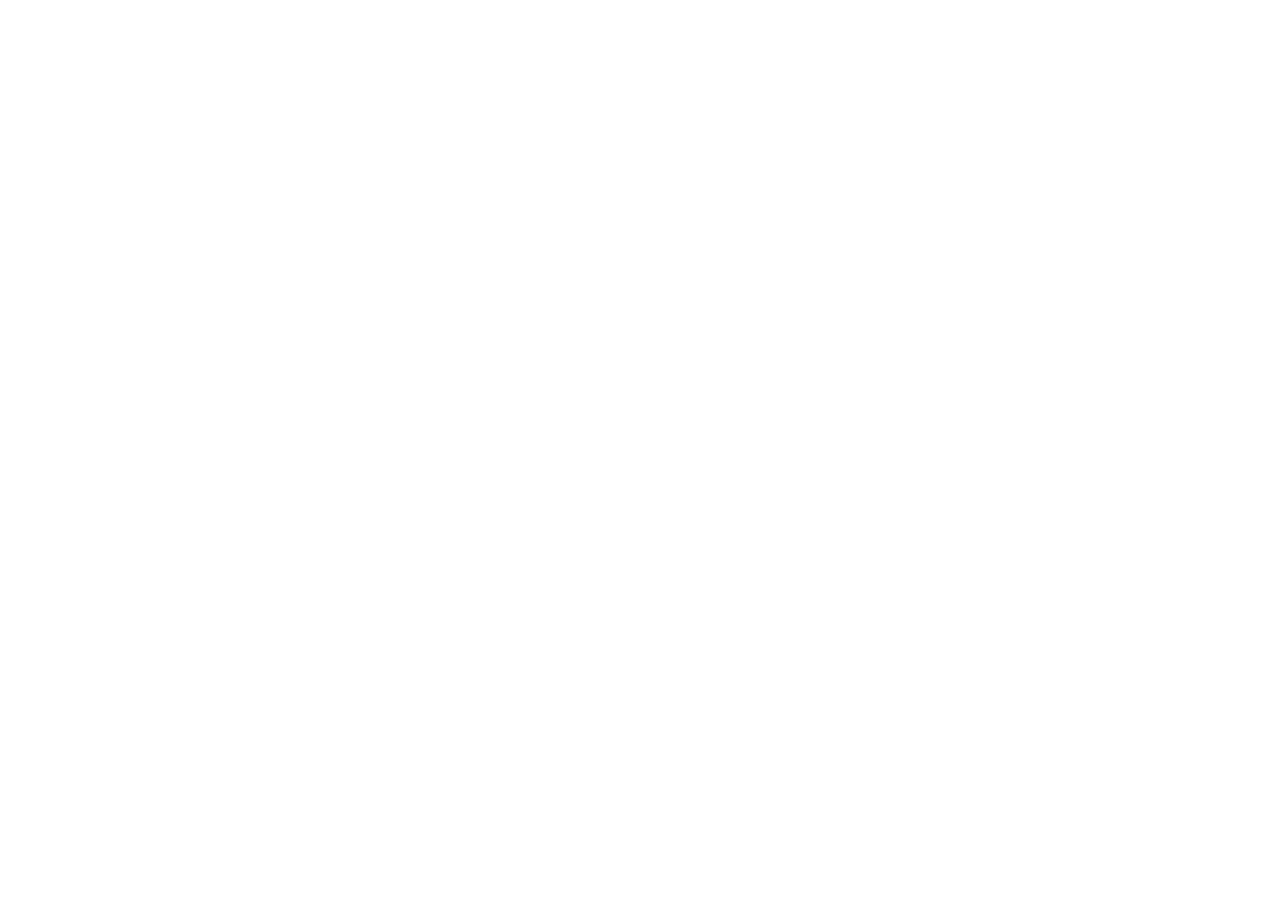
==== commit 9713258b: "Add files via upload" ====
--- a/index.html
+++ b/index.html
@@ -1,1277 +1,23 @@
-<!DOCTYPE html>
+<!doctype html>
 <html lang="ru">
 <head>
-<meta charset="UTF-8">
-<meta name="viewport" content="width=device-width,initial-scale=1,viewport-fit=cover">
-<meta name="theme-color" content="#0b0d0c">
-<title>Электровелосипед под ключ · Новосибирск</title>
+<meta charset="utf-8">
+<meta name="viewport" content="width=device-width,initial-scale=1">
+<title>CITY BIKE · подбор комплекта</title>
+<meta http-equiv="refresh" content="0; url=https://t.me/citybike_nsk_bot">
 <style>
-*{margin:0;padding:0;box-sizing:border-box}
-:root{
-  --bg:#0b0d0c; --card:#141816; --card2:#1a201d; --line:#26302b;
-  --text:#eef4f0; --dim:#9fb0a8; --mute:#6d7d75;
-  --lime:#c6ff3d; --lime-dark:#8fd400; --green:#3ddc84;
-  --amber:#ffc247; --red:#ff5d6c; --r:16px;
-}
-html,body{background:var(--bg);color:var(--text);font:400 15px/1.45 system-ui,-apple-system,'Segoe UI',Roboto,sans-serif;-webkit-tap-highlight-color:transparent}
-body{padding:0 0 40px;overflow-x:hidden}
-.wrap{max-width:760px;margin:0 auto;padding:0 14px}
-
-header{padding:18px 0 10px;border-bottom:1px solid var(--line)}
-.brand{display:flex;align-items:center;gap:12px}
-.mark{width:44px;height:44px;border-radius:12px;background:linear-gradient(145deg,var(--lime),var(--lime-dark));display:grid;place-items:center;color:#0b0d0c;font-weight:900;font-size:20px;flex:none}
-.brand h1{font-size:17px;font-weight:800;letter-spacing:.02em;line-height:1.15}
-.brand .sub{font-size:11.5px;color:var(--mute);letter-spacing:.12em;text-transform:uppercase;margin-top:3px}
-.addr{margin-top:12px;font-size:12.5px;color:var(--dim);line-height:1.45}
-.addr b{color:var(--text)}
-
-.tabs{display:flex;gap:8px;margin-top:14px;background:var(--card2);border:1px solid var(--line);border-radius:14px;padding:5px}
-.tab{flex:1;padding:10px;border-radius:10px;border:0;background:transparent;color:var(--dim);font:700 13.5px/1 system-ui,sans-serif;cursor:pointer}
-.tab.on{background:var(--lime);color:#0b0d0c}
-
-.card{background:var(--card);border:1px solid var(--line);border-radius:var(--r);padding:16px;margin-top:14px}
-.card h2{font-size:12px;letter-spacing:.14em;text-transform:uppercase;color:var(--mute);font-weight:700;margin-bottom:12px;display:flex;align-items:center;gap:8px}
-.card h2 span{width:22px;height:22px;border-radius:7px;background:var(--card2);color:var(--lime);display:grid;place-items:center;font-size:11px;flex:none}
-
-.row{display:flex;align-items:center;justify-content:space-between;gap:12px;padding:9px 0;border-bottom:1px solid rgba(255,255,255,.05)}
-.row:last-child{border-bottom:0}
-.lab{font-size:13.5px;color:var(--dim)}
-.lab b{color:var(--text)}
-
-.chips{display:flex;flex-wrap:wrap;gap:8px}
-.chip{padding:9px 14px;border-radius:11px;background:var(--card2);border:1px solid var(--line);color:var(--dim);font-size:13.5px;font-weight:600;cursor:pointer;user-select:none;transition:.15s}
-.chip:hover{border-color:#3a4a42;color:var(--text)}
-.chip.on{background:var(--lime);border-color:var(--lime);color:#0b0d0c}
-.chip small{opacity:.7;font-weight:600;margin-left:4px;font-size:11px}
-
-.opts{display:grid;gap:8px}
-.opt{display:flex;align-items:center;gap:10px;padding:10px 12px;border-radius:12px;background:var(--card2);border:1px solid var(--line);cursor:pointer;user-select:none;font-size:13.5px}
-.opt input{appearance:none;width:20px;height:20px;border-radius:6px;border:2px solid #3a4a42;flex:none;display:grid;place-items:center;cursor:pointer}
-.opt input:checked{background:var(--lime);border-color:var(--lime)}
-.opt input:checked::after{content:'✓';color:#0b0d0c;font-weight:900;font-size:13px}
-.opt .pr{margin-left:auto;font-weight:800;color:var(--text);white-space:nowrap}
-
-input[type=range]{-webkit-appearance:none;width:100%;height:6px;border-radius:6px;background:linear-gradient(90deg,var(--lime),var(--lime-dark));outline:none}
-input[type=range]::-webkit-slider-thumb{-webkit-appearance:none;width:24px;height:24px;border-radius:50%;background:#fff;border:3px solid var(--lime);cursor:pointer}
-
-.result{margin-top:16px;background:linear-gradient(180deg,#182018,#111614);border:1px solid #2f3d34;border-radius:20px;overflow:hidden}
-.res-top{padding:18px 18px 6px}
-.cap{font-size:11px;letter-spacing:.16em;text-transform:uppercase;color:var(--mute);font-weight:700}
-.total{display:flex;align-items:baseline;gap:8px;margin-top:4px}
-.total b{font-size:38px;font-weight:900;letter-spacing:-.02em;color:var(--lime);font-variant-numeric:tabular-nums}
-.total span{font-size:20px;color:var(--dim)}
-.res-note{font-size:12.5px;color:var(--dim);margin-top:6px}
-
-.specs{display:grid;grid-template-columns:repeat(4,1fr);gap:8px;padding:14px 18px 4px}
-.spec{background:rgba(255,255,255,.03);border:1px solid var(--line);border-radius:12px;padding:9px 10px}
-.spec .k{font-size:10px;letter-spacing:.08em;text-transform:uppercase;color:var(--mute)}
-.spec .v{font-size:18px;font-weight:800;margin-top:3px;font-variant-numeric:tabular-nums}
-.spec .v small{font-size:11px;color:var(--dim);font-weight:600}
-
-.parts{padding:12px 18px 4px}
-.part{display:flex;justify-content:space-between;gap:10px;padding:8px 0;border-bottom:1px dashed rgba(255,255,255,.07);font-size:13.5px}
-.part:last-child{border-bottom:0}
-.part .n{color:var(--dim)}
-.part .n b{color:var(--text);display:block;font-size:13.5px}
-.part .n i{font-style:normal;font-size:11.5px;color:var(--mute)}
-.part .p{font-weight:800;white-space:nowrap;font-variant-numeric:tabular-nums}
-
-.warn{margin:10px 18px 0;padding:10px 12px;border-radius:12px;background:rgba(255,194,71,.09);border:1px solid rgba(255,194,71,.35);color:#ffd98a;font-size:12.5px;line-height:1.4}
-.warn b{color:var(--amber)}
-
-.cta{display:flex;gap:10px;padding:16px 18px 18px;flex-wrap:wrap}
-.btn{flex:1 1 160px;min-height:50px;border:0;border-radius:13px;font:700 15px/1 system-ui,sans-serif;cursor:pointer;display:grid;place-items:center;text-decoration:none}
-.btn.primary{background:var(--lime);color:#0b0d0c}
-.btn.primary:hover{background:#d6ff70}
-.btn.ghost{background:transparent;border:1px solid #3a4a42;color:var(--text)}
-.btn.ghost:hover{border-color:var(--lime);color:var(--lime)}
-
-.info{margin-top:16px;background:var(--card);border:1px solid var(--line);border-radius:var(--r);padding:16px}
-.info h3{font-size:12px;letter-spacing:.14em;text-transform:uppercase;color:var(--mute);margin-bottom:10px}
-.info ul{list-style:none;display:grid;gap:8px}
-.info li{font-size:13.5px;color:var(--dim);padding-left:22px;position:relative}
-.info li::before{content:'✓';position:absolute;left:0;color:var(--green);font-weight:900}
-.info .fine{font-size:11.5px;color:var(--mute);margin-top:12px;line-height:1.5}
-
-footer{margin-top:18px;text-align:center;font-size:11.5px;color:var(--mute)}
-.toast{position:fixed;left:50%;bottom:24px;transform:translateX(-50%) translateY(80px);background:var(--lime);color:#0b0d0c;font-weight:700;padding:12px 18px;border-radius:12px;transition:.25s;z-index:50;font-size:14px}
-.toast.on{transform:translateX(-50%) translateY(0)}
-.hidden{display:none}
-
-@media(max-width:520px){
-  .specs{grid-template-columns:repeat(2,1fr)}
-  .total b{font-size:32px}
-}
+  body{margin:0;background:#0b0d0c;color:#eef4f0;font:400 16px/1.6 system-ui,sans-serif;display:grid;place-items:center;min-height:100vh;padding:24px;text-align:center}
+  .card{max-width:520px;background:#141816;border:1px solid #26302b;border-radius:18px;padding:28px}
+  h1{font:800 24px/1.2 system-ui;margin:0 0 12px}
+  p{color:#9fb0a8;margin:0 0 18px}
+  a{display:inline-block;background:#c6ff3d;color:#0b0d0c;text-decoration:none;font-weight:700;padding:13px 20px;border-radius:12px}
 </style>
 </head>
 <body>
-<div class="wrap">
-
-<header>
-  <div class="brand">
-    <div class="mark">⚡</div>
-    <div>
-      <h1>Электрификация велосипедов</h1>
-      <div class="sub">Новосибирск · под ключ</div>
-    </div>
-  </div>
-  <div class="addr">📍 <b>Вокзальная магистраль, 3</b> · установка и сборка на месте, без выезда</div>
-  <div class="tabs">
-    <button class="tab on" id="tabKit" type="button">Готовый комплект</button>
-    <button class="tab" id="tabBuild" type="button">Сборка по компонентам</button>
-  </div>
-</header>
-
-<section class="card">
-  <h2><span>1</span> Ваш велосипед</h2>
-  <div class="row" style="display:block">
-    <div class="lab" style="margin-bottom:10px">Тип</div>
-    <div class="chips" id="typeChips"></div>
-  </div>
-  <div class="row" style="display:block">
-    <div class="lab" style="margin-bottom:10px">Диаметр колеса</div>
-    <div class="chips" id="wheelChips"></div>
-  </div>
-  <div class="row" style="display:block">
-    <div class="lab" style="margin-bottom:8px">Вес райдера: <b id="riderVal">85 кг</b></div>
-    <input type="range" id="rider" min="50" max="150" step="5" value="85">
-  </div>
-  <div class="row" style="display:block">
-    <div class="lab" style="margin-bottom:10px">Груз</div>
-    <div class="chips" id="cargoChips"></div>
-  </div>
-</section>
-
-<section class="card">
-  <h2><span>2</span> Как будете ездить</h2>
-  <div class="row" style="display:block">
-    <div class="lab" style="margin-bottom:10px">Комфортная скорость</div>
-    <div class="chips" id="speedChips"></div>
-  </div>
-  <div class="row" style="display:block">
-    <div class="lab" style="margin-bottom:10px">Маршруты</div>
-    <div class="chips" id="terrainChips"></div>
-  </div>
-  <div class="row" style="display:block">
-    <div class="lab" style="margin-bottom:10px">Запас хода</div>
-    <div class="chips" id="rangeChips"></div>
-  </div>
-  <div class="row" style="display:block">
-    <div class="lab" style="margin-bottom:10px">Аккумулятор</div>
-    <div class="chips" id="brandChips"></div>
-  </div>
-</section>
-
-<section class="card hidden" id="buildCard">
-  <h2><span>3</span> Сборка</h2>
-  <div class="row" style="display:block">
-    <div class="lab" style="margin-bottom:10px">Рама</div>
-    <div class="chips" id="frameChips"></div>
-  </div>
-  <div class="row" style="display:block">
-    <div class="lab" style="margin-bottom:10px">Дисплей</div>
-    <div class="chips" id="displayChips"></div>
-  </div>
-  <div class="row" style="display:block">
-    <div class="lab" style="margin-bottom:10px">Спицовка</div>
-    <div class="chips" id="laceChips"></div>
-  </div>
-  <div class="row" style="display:block">
-    <div class="lab" style="margin-bottom:10px">Опции</div>
-    <div class="opts" id="optList"></div>
-  </div>
-</section>
-
-<section class="result" id="result"></section>
-
-<div class="info">
-  <h3>Что входит</h3>
-  <ul>
-    <li>Мотор-колесо, спицовка в обод под ваш размер, покрышка и камера</li>
-    <li>Контроллер, дисплей, ассистент (PAS), газ, короб для электроники</li>
-    <li>Аккумулятор с зарядным устройством, гарантия на АКБ</li>
-    <li>Установка, настройка, проверка на стенде и тест-драйв</li>
-  </ul>
-  <div class="fine">Гарантия: LG — 1 год, China A+ — 6 месяцев, на работу — по договорённости. Итоговая смета подтверждается после осмотра велосипеда: рама, дропауты и тормоза могут потребовать доработки.</div>
+<div class="card">
+  <h1>Подбор комплекта — в боте</h1>
+  <p>Ответьте на три вопроса и получите цену под ключ. Диагностика, коды ошибок и запись — там же.</p>
+  <a href="https://t.me/citybike_nsk_bot">Открыть CITY BIKE в Telegram</a>
 </div>
-
-<footer>Вокзальная магистраль, 3 · Новосибирск · без выезда</footer>
-</div>
-<div class="toast" id="toast">Заявка скопирована</div>
-
-<script>
-const DATA = {
- "frames": [
-  {
-   "id": "mountain_al",
-   "name": "Горная алюминиевая",
-   "price": 35000
-  },
-  {
-   "id": "mountain_steel",
-   "name": "Горная стальная",
-   "price": 20000
-  },
-  {
-   "id": "fat_al",
-   "name": "Фэт алюминиевая",
-   "price": 50000
-  },
-  {
-   "id": "fat_steel",
-   "name": "Фэт стальная",
-   "price": 25000
-  },
-  {
-   "id": "space",
-   "name": "Пространственная",
-   "price": 130000
-  }
- ],
- "work": {
-  "basic": {
-   "id": "basic",
-   "name": "Базовая спицовка",
-   "price": 12700
-  },
-  "premium": {
-   "id": "premium",
-   "name": "Премиум спицовка (e-MTX)",
-   "price": 17200
-  }
- },
- "options": [
-  {
-   "id": "pas",
-   "name": "PAS ассистент",
-   "price": 1500
-  },
-  {
-   "id": "throttle_std",
-   "name": "Курок газа",
-   "price": 1500
-  },
-  {
-   "id": "throttle_half",
-   "name": "Половинчатая ручка газа",
-   "price": 3500
-  },
-  {
-   "id": "brakes_hydr",
-   "name": "Гидравлические тормоза DOT",
-   "price": 12000
-  },
-  {
-   "id": "mirrors",
-   "name": "Зеркала",
-   "price": 1500
-  },
-  {
-   "id": "wings",
-   "name": "Крылья",
-   "price": 1500
-  },
-  {
-   "id": "dropout",
-   "name": "Усилители дропаутов (мотор ≥500 Вт)",
-   "price": 1500
-  }
- ],
- "displays": [
-  {
-   "id": "none",
-   "name": "Без дисплея (ключ/индикатор)",
-   "price": 1000
-  },
-  {
-   "id": "bw",
-   "name": "Чёрно-белый дисплей",
-   "price": 7000
-  },
-  {
-   "id": "color",
-   "name": "Цветной дисплей",
-   "price": 7500
-  }
- ],
- "motors": [
-  {
-   "id": "geared_mountain_250_front",
-   "name": "250 Вт перед",
-   "power": 250,
-   "mount": "front",
-   "family": "mountain",
-   "kind": "geared",
-   "price": 15700
-  },
-  {
-   "id": "geared_mountain_250_rear",
-   "name": "250 Вт зад",
-   "power": 250,
-   "mount": "rear",
-   "family": "mountain",
-   "kind": "geared",
-   "price": 15700
-  },
-  {
-   "id": "geared_mountain_350_front",
-   "name": "350 Вт перед",
-   "power": 350,
-   "mount": "front",
-   "family": "mountain",
-   "kind": "geared",
-   "price": 16800
-  },
-  {
-   "id": "geared_mountain_350_rear",
-   "name": "350 Вт зад",
-   "power": 350,
-   "mount": "rear",
-   "family": "mountain",
-   "kind": "geared",
-   "price": 16800
-  },
-  {
-   "id": "geared_mountain_500_front",
-   "name": "500 Вт перед",
-   "power": 500,
-   "mount": "front",
-   "family": "mountain",
-   "kind": "geared",
-   "price": 18000
-  },
-  {
-   "id": "geared_mountain_500_rear",
-   "name": "500 Вт зад",
-   "power": 500,
-   "mount": "rear",
-   "family": "mountain",
-   "kind": "geared",
-   "price": 18000
-  },
-  {
-   "id": "geared_fat_500_front",
-   "name": "500 Вт перед",
-   "power": 500,
-   "mount": "front",
-   "family": "fat",
-   "kind": "geared",
-   "price": 22000
-  },
-  {
-   "id": "geared_mountain_750_rear",
-   "name": "750 Вт зад",
-   "power": 750,
-   "mount": "rear",
-   "family": "mountain",
-   "kind": "geared",
-   "price": 25000
-  },
-  {
-   "id": "geared_fat_750_rear",
-   "name": "750 Вт зад",
-   "power": 750,
-   "mount": "rear",
-   "family": "fat",
-   "kind": "geared",
-   "price": 26000
-  },
-  {
-   "id": "geared_fat_950_rear",
-   "name": "950 Вт зад",
-   "power": 950,
-   "mount": "rear",
-   "family": "fat",
-   "kind": "geared",
-   "price": 16000
-  },
-  {
-   "id": "geared_fat_1000ch_rear",
-   "name": "1000 Вт зад (1000Ch W)",
-   "power": 1000,
-   "mount": "rear",
-   "family": "fat",
-   "kind": "geared",
-   "price": 16000
-  },
-  {
-   "id": "dd_mountain_1000",
-   "name": "1000 Вт зад",
-   "power": 1000,
-   "mount": "rear",
-   "family": "mountain",
-   "kind": "dd",
-   "price": 21000
-  },
-  {
-   "id": "geared_fat_1000_rear",
-   "name": "1000 Вт зад",
-   "power": 1000,
-   "mount": "rear",
-   "family": "fat",
-   "kind": "geared",
-   "price": 28000
-  },
-  {
-   "id": "geared_mountain_1000_rear",
-   "name": "1000 Вт зад",
-   "power": 1000,
-   "mount": "rear",
-   "family": "mountain",
-   "kind": "geared",
-   "price": 28000
-  },
-  {
-   "id": "dd_fat_1000",
-   "name": "1000 Вт зад",
-   "power": 1000,
-   "mount": "rear",
-   "family": "fat",
-   "kind": "dd",
-   "price": 35000
-  },
-  {
-   "id": "geared_fat_1200_rear",
-   "name": "1200 Вт зад",
-   "power": 1200,
-   "mount": "rear",
-   "family": "fat",
-   "kind": "geared",
-   "price": 34000
-  },
-  {
-   "id": "dd_fat_1500",
-   "name": "1500 Вт зад",
-   "power": 1500,
-   "mount": "rear",
-   "family": "fat",
-   "kind": "dd",
-   "price": 25000
-  },
-  {
-   "id": "dd_mountain_1500",
-   "name": "1500 Вт зад",
-   "power": 1500,
-   "mount": "rear",
-   "family": "mountain",
-   "kind": "dd",
-   "price": 25000
-  },
-  {
-   "id": "dd_fat_2000",
-   "name": "2000 Вт зад",
-   "power": 2000,
-   "mount": "rear",
-   "family": "fat",
-   "kind": "dd",
-   "price": 28000
-  },
-  {
-   "id": "dd_mountain_2000",
-   "name": "2000 Вт зад",
-   "power": 2000,
-   "mount": "rear",
-   "family": "mountain",
-   "kind": "dd",
-   "price": 28000
-  },
-  {
-   "id": "dd_fat_3000",
-   "name": "3000 Вт зад",
-   "power": 3000,
-   "mount": "rear",
-   "family": "fat",
-   "kind": "dd",
-   "price": 45000
-  },
-  {
-   "id": "dd_fat_5000",
-   "name": "5000 Вт зад",
-   "power": 5000,
-   "mount": "rear",
-   "family": "fat",
-   "kind": "dd",
-   "price": 60000
-  }
- ],
- "controllers": [
-  {
-   "id": "c1",
-   "name": "36-48V 15A (250-350W)",
-   "volts": [
-    36,
-    48
-   ],
-   "amps": 15,
-   "rated": 250,
-   "price": 6000
-  },
-  {
-   "id": "c2",
-   "name": "36-48V 18A (350W)",
-   "volts": [
-    36,
-    48
-   ],
-   "amps": 18,
-   "rated": 350,
-   "price": 7000
-  },
-  {
-   "id": "c4",
-   "name": "36-48V 25A (500W)",
-   "volts": [
-    36,
-    48
-   ],
-   "amps": 25,
-   "rated": 500,
-   "price": 9000
-  },
-  {
-   "id": "c5",
-   "name": "48V 30A (750W)",
-   "volts": [
-    48
-   ],
-   "amps": 30,
-   "rated": 750,
-   "price": 10000
-  },
-  {
-   "id": "c5_60",
-   "name": "60V 30A (750W)",
-   "volts": [
-    60
-   ],
-   "amps": 30,
-   "rated": 750,
-   "price": 11000
-  },
-  {
-   "id": "c12",
-   "name": "48-60-72V 50A (1000W DD фэт)",
-   "volts": [
-    48,
-    60,
-    72
-   ],
-   "amps": 50,
-   "rated": 1000,
-   "price": 8000
-  },
-  {
-   "id": "c6",
-   "name": "36-72V 35A (1000W)",
-   "volts": [
-    36,
-    72
-   ],
-   "amps": 35,
-   "rated": 1000,
-   "price": 11000
-  },
-  {
-   "id": "c7",
-   "name": "48-60V 40A (1200W)",
-   "volts": [
-    48,
-    60
-   ],
-   "amps": 40,
-   "rated": 1200,
-   "price": 13000
-  },
-  {
-   "id": "c7_72",
-   "name": "72V 40A (1200W)",
-   "volts": [
-    72
-   ],
-   "amps": 40,
-   "rated": 1200,
-   "price": 23000
-  },
-  {
-   "id": "c8_mt",
-   "name": "48-60V 50A (1500W горный DD)",
-   "volts": [
-    48,
-    60
-   ],
-   "amps": 50,
-   "rated": 1500,
-   "price": 17000
-  },
-  {
-   "id": "c8_fat",
-   "name": "48-60V 45A (1500W фэт DD)",
-   "volts": [
-    48,
-    60
-   ],
-   "amps": 45,
-   "rated": 1500,
-   "price": 17000
-  },
-  {
-   "id": "c9",
-   "name": "48-60-72V 60A (2000W)",
-   "volts": [
-    48,
-    60,
-    72
-   ],
-   "amps": 60,
-   "rated": 2000,
-   "price": 18000
-  },
-  {
-   "id": "c10",
-   "name": "48-60-72V 80A (3000W)",
-   "volts": [
-    48,
-    60,
-    72
-   ],
-   "amps": 80,
-   "rated": 3000,
-   "price": 21000
-  },
-  {
-   "id": "c11",
-   "name": "48-60-72V 120A (5000W)",
-   "volts": [
-    48,
-    60,
-    72
-   ],
-   "amps": 120,
-   "rated": 5000,
-   "price": 28000
-  }
- ],
- "batts": [
-  {
-   "id": "36_10_china",
-   "brand": "China A+",
-   "v": 36,
-   "ah": 10,
-   "price": 12700
-  },
-  {
-   "id": "36_10_lg",
-   "brand": "LG",
-   "v": 36,
-   "ah": 10,
-   "price": 19400
-  },
-  {
-   "id": "36_15_china",
-   "brand": "China A+",
-   "v": 36,
-   "ah": 15,
-   "price": 15800
-  },
-  {
-   "id": "36_15_lg",
-   "brand": "LG",
-   "v": 36,
-   "ah": 15,
-   "price": 24900
-  },
-  {
-   "id": "36_20_china",
-   "brand": "China A+",
-   "v": 36,
-   "ah": 20,
-   "price": 18900
-  },
-  {
-   "id": "36_20h_china",
-   "brand": "China A+",
-   "v": 36,
-   "ah": 20,
-   "price": 25900
-  },
-  {
-   "id": "36_20_lg",
-   "brand": "LG",
-   "v": 36,
-   "ah": 20,
-   "price": 30400
-  },
-  {
-   "id": "36_25_china",
-   "brand": "China A+",
-   "v": 36,
-   "ah": 25,
-   "price": 27450
-  },
-  {
-   "id": "36_25_lg",
-   "brand": "LG",
-   "v": 36,
-   "ah": 25,
-   "price": 37300
-  },
-  {
-   "id": "36_30_china",
-   "brand": "China A+",
-   "v": 36,
-   "ah": 30,
-   "price": 36000
-  },
-  {
-   "id": "36_30_lg",
-   "brand": "LG",
-   "v": 36,
-   "ah": 30,
-   "price": 44200
-  },
-  {
-   "id": "36_55_lg",
-   "brand": "LG",
-   "v": 36,
-   "ah": 55,
-   "price": 78750
-  },
-  {
-   "id": "36_55_china",
-   "brand": "China A+",
-   "v": 36,
-   "ah": 55,
-   "price": 78750
-  },
-  {
-   "id": "48_10_china",
-   "brand": "China A+",
-   "v": 48,
-   "ah": 10,
-   "price": 14500
-  },
-  {
-   "id": "48_10_lg",
-   "brand": "LG",
-   "v": 48,
-   "ah": 10,
-   "price": 22700
-  },
-  {
-   "id": "48_15_china",
-   "brand": "China A+",
-   "v": 48,
-   "ah": 15,
-   "price": 18590
-  },
-  {
-   "id": "48_15h_china",
-   "brand": "China A+",
-   "v": 48,
-   "ah": 15,
-   "price": 25590
-  },
-  {
-   "id": "48_15_lg",
-   "brand": "LG",
-   "v": 48,
-   "ah": 15,
-   "price": 29850
-  },
-  {
-   "id": "48_20_china",
-   "brand": "China A+",
-   "v": 48,
-   "ah": 20,
-   "price": 22620
-  },
-  {
-   "id": "48_20h_china",
-   "brand": "China A+",
-   "v": 48,
-   "ah": 20,
-   "price": 29620
-  },
-  {
-   "id": "48_20_lg",
-   "brand": "LG",
-   "v": 48,
-   "ah": 20,
-   "price": 34900
-  },
-  {
-   "id": "48_20h_lg",
-   "brand": "LG",
-   "v": 48,
-   "ah": 20,
-   "price": 42900
-  },
-  {
-   "id": "48_25_china",
-   "brand": "China A+",
-   "v": 48,
-   "ah": 25,
-   "price": 28850
-  },
-  {
-   "id": "48_25_lg",
-   "brand": "LG",
-   "v": 48,
-   "ah": 25,
-   "price": 42900
-  },
-  {
-   "id": "48_30_china",
-   "brand": "China A+",
-   "v": 48,
-   "ah": 30,
-   "price": 35080
-  },
-  {
-   "id": "48_30_lg",
-   "brand": "LG",
-   "v": 48,
-   "ah": 30,
-   "price": 50900
-  },
-  {
-   "id": "48_35_china",
-   "brand": "China A+",
-   "v": 48,
-   "ah": 35,
-   "price": 40500
-  },
-  {
-   "id": "48_35_lg",
-   "brand": "LG",
-   "v": 48,
-   "ah": 35,
-   "price": 58900
-  },
-  {
-   "id": "48_40_china",
-   "brand": "China A+",
-   "v": 48,
-   "ah": 40,
-   "price": 47580
-  },
-  {
-   "id": "48_40_lg",
-   "brand": "LG",
-   "v": 48,
-   "ah": 40,
-   "price": 65900
-  },
-  {
-   "id": "48_50_china",
-   "brand": "China A+",
-   "v": 48,
-   "ah": 50,
-   "price": 60000
-  },
-  {
-   "id": "48_50_lg",
-   "brand": "LG",
-   "v": 48,
-   "ah": 50,
-   "price": 82110
-  },
-  {
-   "id": "48_55_lg",
-   "brand": "LG",
-   "v": 48,
-   "ah": 55,
-   "price": 89250
-  },
-  {
-   "id": "48_55_china",
-   "brand": "China A+",
-   "v": 48,
-   "ah": 55,
-   "price": 89250
-  },
-  {
-   "id": "60_30_lg",
-   "brand": "LG",
-   "v": 60,
-   "ah": 30,
-   "price": 58590
-  },
-  {
-   "id": "60_50_china",
-   "brand": "China A+",
-   "v": 60,
-   "ah": 50,
-   "price": 75000
-  },
-  {
-   "id": "60_50_lg",
-   "brand": "LG",
-   "v": 60,
-   "ah": 50,
-   "price": 90720
-  },
-  {
-   "id": "60_55_lg",
-   "brand": "LG",
-   "v": 60,
-   "ah": 55,
-   "price": 105000
-  },
-  {
-   "id": "60_55_china",
-   "brand": "China A+",
-   "v": 60,
-   "ah": 55,
-   "price": 105000
-  },
-  {
-   "id": "72_30_lg",
-   "brand": "LG",
-   "v": 72,
-   "ah": 30,
-   "price": 79590
-  },
-  {
-   "id": "72_40_lg",
-   "brand": "LG",
-   "v": 72,
-   "ah": 40,
-   "price": 99120
-  },
-  {
-   "id": "72_50_china",
-   "brand": "China A+",
-   "v": 72,
-   "ah": 50,
-   "price": 95000
-  },
-  {
-   "id": "72_50_lg",
-   "brand": "LG",
-   "v": 72,
-   "ah": 50,
-   "price": 118650
-  },
-  {
-   "id": "72_55_lg",
-   "brand": "LG",
-   "v": 72,
-   "ah": 55,
-   "price": 141750
-  },
-  {
-   "id": "72_55_china",
-   "brand": "China A+",
-   "v": 72,
-   "ah": 55,
-   "price": 141750
-  }
- ],
- "install": 8500
-};
-
-const PHONE = '+7 913-758-55-71'; // телефон для кнопки «позвонить»
-const PHONE_RAW = '79137585571'; // тот же номер цифрами для tel:
-const TELEGRAM = 'https://t.me/citybike_nsk_bot';
-
-const state = {
-  mode:'kit',
-  type:'mountain',
-  wheel:'27.5',
-  rider:85,
-  cargo:0,
-  speed:35,
-  terrain:'city',
-  range:40,
-  brand:'LG',
-  frame:'none',
-  display:'color',
-  lacing:'basic',
-  opts:{pas:true,throttle_std:true,dropout:true,brakes_hydr:false,mirrors:false,wings:false,throttle_half:false}
-};
-
-const KITS = [
-  {id:'k250', name:'Редукторный 250 Вт', power:250, price:19000, ctrl:'36В 15А', vmax:{36:27}, wheels:['26','27.5','29']},
-  {id:'k500', name:'Редукторный 350–500 Вт', power:500, price:21900, ctrl:'36/48В 17–25А', vmax:{36:30,48:40}, wheels:['26','27.5','29']},
-  {id:'k1000', name:'MXUS XF19R · редукторный 1000 Вт', power:1000, price:34900, ctrl:'36/48В 30–35А · редуктор 4.3 кг', vmax:{36:38,48:50}, wheels:['26','27.5','29']},
-  {id:'k3000', name:'Direct-drive 3000 Вт', power:3000, price:42900, ctrl:'48–72В 60–80А', vmax:{48:60,72:75}, wheels:['26','27.5','29','R17','R18','R19','R20','R21']}
-];
-
-const money = n => Math.round(n).toLocaleString('ru-RU') + ' ₽';
-const byId = (arr,id) => arr.find(x => x.id === id);
-
-/* ── модели ─────────────────────────────────────────────────── */
-function whPerKm(speed, mass, terrain){
-  const v = speed / 3.6, crr = 0.009, cda = 0.42, rho = 1.2, eff = 0.82;
-  const p = crr * mass * 9.81 * v + 0.5 * rho * cda * v * v * v;
-  const f = terrain === 'hills' ? 1.45 : terrain === 'city' ? 1.18 : 1.0;
-  return (p / eff) * f / speed;
-}
-
-function kitSpeed(kit, v){
-  if (kit.id === 'k250') return Math.round(kit.vmax[36]);
-  return Math.round(kit.vmax[v] || kit.vmax[48]);
-}
-
-function pickKit(){
-  const isR = state.wheel.startsWith('R');
-  if (isR || state.type === 'fat') return KITS[3];
-  return KITS.find(k => (k.vmax[48] || k.vmax[36]) >= state.speed) || KITS[3];
-}
-
-/* ── конструктор ─────────────────────────────────────────────── */
-// скорость ≈ напряжение × KV мотора (км/ч на вольт)
-const KV = {250:0.70, 350:0.83, 500:0.95, 750:0.85, 950:0.90, 1000:0.95, 1200:0.95, 1500:1.00, 2000:1.05, 3000:1.10, 5000:1.20};
-function speedAt(motor, v){ return Math.round((KV[motor.power] || 0.9) * v); }
-
-function motorsFor(){
-  const fam = state.type === 'fat' ? 'fat' : 'mountain';
-  return DATA.motors.filter(m => m.family === fam && m.mount === 'rear');
-}
-
-const POWER_FOR_SPEED = [[25,250],[30,350],[35,500],[40,750],[45,1000],[50,1200],[55,1500],[60,2000],[70,3000],[999,5000]];
-function powerNeed(s){ for (const [v,p] of POWER_FOR_SPEED) if (s <= v) return p; return 5000; }
-
-function pickMotor(){
-  const list = motorsFor();
-  const need = powerNeed(state.speed);
-  return list.find(m => m.power >= need) || list[list.length - 1];
-}
-
-function chooseDrive(motor){
-  const order = [48, 60, 72];
-  for (const v of order) {
-    const c = pickController(motor, v);
-    if (c && c.volts.includes(v) && speedAt(motor, v) >= state.speed) return {ctrl:c, v};
-  }
-  const c = pickController(motor, 72) || pickController(motor, 60) || pickController(motor, 48) || DATA.controllers[DATA.controllers.length - 1];
-  const v = Math.max.apply(null, c.volts);
-  return {ctrl:c, v};
-}
-
-function voltsFor(motor, ctrl){
-  const vs = ctrl.volts.slice().sort((a,b) => a-b);
-  const fit = vs.find(v => speedAt(motor, v) >= state.speed);
-  return fit || vs[vs.length - 1];
-}
-
-function pickController(motor, v){
-  const list = DATA.controllers
-    .filter(c => c.rated >= motor.power - 50 && c.volts.includes(v))
-    .sort((a,b) => a.rated - b.rated || a.price - b.price);
-  return list[0] || DATA.controllers[DATA.controllers.length - 1];
-}
-
-function pickBatt(v, needKm, whkm){
-  const pool = DATA.batts.filter(b => b.v === v && b.brand === state.brand).sort((a,b) => a.ah - b.ah || a.price - b.price);
-  const pool2 = pool.length ? pool : DATA.batts.filter(b => b.v === v).sort((a,b) => a.ah - b.ah || a.price - b.price);
-  if (!pool2.length) return {batt:null, short:false};
-  const need = needKm * whkm * 1.15;
-  const fit = pool2.find(b => b.v * b.ah * 0.8 >= need);
-  return fit ? {batt:fit, short:false} : {batt:pool2[pool2.length - 1], short:true};
-}
-
-
-function build(){
-  const mass = 18 + state.rider + state.cargo + 5;
-  const parts = [];
-  const warns = [];
-  let motor, ctrl, batt, speed, kit = null;
-
-  if (state.mode === 'kit') {
-    kit = pickKit();
-    const v = kit.id === 'k250' ? 36 : (kit.id === 'k3000' ? 48 : 48);
-    speed = kitSpeed(kit, v);
-    const whkm = whPerKm(Math.min(state.speed, speed), mass, state.terrain);
-    const b = pickBatt(v, state.range, whkm);
-    batt = b.batt;
-    if (state.type === 'fat') warns.push('Для фэта подбор идёт по компонентам: откройте вкладку «Сборка по компонентам» — там моторы 500–1200 Вт под ваш вес и скорость.');
-    if (b.short && batt) warns.push('Батареи ' + batt.v + 'В ' + batt.ah + 'Ач хватит примерно на ' + Math.round(batt.v*batt.ah*0.8/whkm) + ' км — меньше нужного запаса.');
-    parts.push({n:kit.name + (kit.id === 'k250' ? ' · под заказ' : ''), d:kit.ctrl + ' · колесо ' + state.wheel + (state.wheel.startsWith('R') ? '' : '"') + ' · дисплей, PAS, газ, короб', p:kit.price});
-    if (batt) parts.push({n:'АКБ ' + batt.brand + ' ' + batt.v + 'В ' + batt.ah + 'Ач', d:'гарантия ' + (batt.brand === 'LG' ? '1 год' : '6 мес'), p:batt.price});
-    parts.push({n:'Установка', d:'настройка, стенд, тест-драйв', p:DATA.install});
-    const total = parts.reduce((s,x) => s + x.p, 0);
-    return {total, parts, warns, speed, power:kit.power, range: batt ? Math.round(batt.v*batt.ah*0.8/whPerKm(Math.min(state.speed,speed),mass,state.terrain)) : 0,
-      whkm: whPerKm(Math.min(state.speed,speed),mass,state.terrain), kit, batt, motor:null};
-  }
-
-  // конструктор
-  motor = pickMotor();
-  const drv = chooseDrive(motor);
-  ctrl = drv.ctrl;
-  const v = drv.v;
-  speed = speedAt(motor, v);
-  if (speed < state.speed) warns.push('На этой сборке максимум ' + speed + ' км/ч. Чтобы выйти на ' + state.speed + ' км/ч, нужен мотор мощнее или колесо с другой намоткой — обсудим при осмотре.');
-  const whkm = whPerKm(Math.min(state.speed, speed), mass, state.terrain);
-  const b = pickBatt(v, state.range, whkm);
-  batt = b.batt;
-  if (b.short && batt) warns.push('Максимальная батарея ' + batt.v + 'В ' + batt.ah + 'Ач даёт около ' + Math.round(batt.v*batt.ah*0.8/whkm) + ' км — меньше нужного запаса.');
-
-  const ctrlPower = ctrl.amps * v;
-  if (ctrlPower < motor.power * 0.9) warns.push('Контроллер ' + ctrl.amps + 'А при ' + v + 'В выдаёт ~' + Math.round(ctrlPower) + ' Вт, а мотор ' + motor.power + ' Вт — на полную он не выйдет. Подберём контроллер мощнее.');
-
-  parts.push({n:'Мотор ' + motor.name, d:(motor.kind === 'dd' ? 'Direct-drive' : 'редукторный') + ' · ' + (motor.family === 'fat' ? 'фэт' : 'горный'), p:motor.price});
-  parts.push({n:'Контроллер ' + ctrl.name.replace(/\s*\(.*\)/, ''), d:ctrl.name.match(/\(.*\)/) ? ctrl.name.match(/\(.*\)/)[0] : '', p:ctrl.price});
-  if (batt) parts.push({n:'АКБ ' + batt.brand + ' ' + batt.v + 'В ' + batt.ah + 'Ач', d:'гарантия ' + (batt.brand === 'LG' ? '1 год' : '6 мес'), p:batt.price});
-
-  const disp = byId(DATA.displays, state.display);
-  if (disp) parts.push({n:disp.name, d:'', p:disp.price});
-
-  if (state.frame !== 'none') {
-    const fr = byId(DATA.frames, state.frame);
-    if (fr) parts.push({n:fr.name, d:'рама', p:fr.price});
-  }
-
-  const lace = DATA.work[state.lacing];
-  if (lace) parts.push({n:lace.name, d:'сборка колеса', p:lace.price});
-
-  for (const o of DATA.options) {
-    if (state.opts[o.id]) parts.push({n:o.name, d:'опция', p:o.price});
-  }
-  parts.push({n:'Установка', d:'настройка, стенд, тест-драйв', p:DATA.install});
-
-  const total = parts.reduce((s,x) => s + x.p, 0);
-  return {total, parts, warns, speed, power:motor.power, range: batt ? Math.round(batt.v*batt.ah*0.8/whkm) : 0, whkm, kit:null, batt, motor, ctrl, v};
-}
-
-/* ── рендер ──────────────────────────────────────────────────── */
-const $ = id => document.getElementById(id);
-const els = {
-  type:$('typeChips'), wheel:$('wheelChips'), cargo:$('cargoChips'),
-  speed:$('speedChips'), terrain:$('terrainChips'), range:$('rangeChips'), brand:$('brandChips'),
-  frame:$('frameChips'), display:$('displayChips'), lace:$('laceChips'), opts:$('optList'),
-  rider:$('rider'), riderVal:$('riderVal'), result:$('result'), toast:$('toast'),
-  buildCard:$('buildCard'), tabKit:$('tabKit'), tabBuild:$('tabBuild')
-};
-
-function chips(host, items, current, onPick){
-  host.innerHTML = '';
-  items.forEach(it => {
-    const b = document.createElement('button');
-    b.type = 'button';
-    b.className = 'chip' + (String(it.value) === String(current) ? ' on' : '');
-    b.innerHTML = it.label;
-    b.onclick = () => onPick(it.value);
-    host.appendChild(b);
-  });
-}
-
-const WHEELS_M = ['26','27.5','29'].map(w => ({value:w, label:w + '"'}));
-const WHEELS_F = ['26','27.5','29','R17','R18','R19','R20','R21'].map(w => ({value:w, label:w + (w.startsWith('R') ? '' : '"')}));
-const TYPES = [{value:'mountain',label:'Горный / городской'},{value:'fat',label:'Фэт / мопед (R17–R21)'}];
-const CARGO = [{value:0,label:'нет'},{value:5,label:'5 кг'},{value:15,label:'15 кг'},{value:25,label:'25 кг'}];
-const SPEEDS = [25,30,35,40,45,50,55,60,70].map(s => ({value:s,label:s + ' км/ч'}));
-const TERRAIN = [{value:'flat',label:'Ровно'},{value:'city',label:'Город'},{value:'hills',label:'Горки'}];
-const RANGES = [20,40,60,80,100,150].map(r => ({value:r,label:r + ' км'}));
-const BRANDS = [{value:'LG',label:'LG · премиум'},{value:'China A+',label:'China A+ · дешевле'}];
-
-function render(){
-  // чипы
-  chips(els.type, TYPES, state.type, v => { state.type = v; if (v === 'mountain' && state.wheel.startsWith('R')) state.wheel = '27.5'; refresh(); });
-  chips(els.wheel, state.type === 'fat' ? WHEELS_F : WHEELS_M, state.wheel, v => { state.wheel = v; refresh(); });
-  chips(els.cargo, CARGO, state.cargo, v => { state.cargo = v; refresh(); });
-  chips(els.speed, SPEEDS, state.speed, v => { state.speed = v; refresh(); });
-  chips(els.terrain, TERRAIN, state.terrain, v => { state.terrain = v; refresh(); });
-  chips(els.range, RANGES, state.range, v => { state.range = v; refresh(); });
-  chips(els.brand, BRANDS, state.brand, v => { state.brand = v; refresh(); });
-
-  if (state.mode === 'build') {
-    const frameItems = [{value:'none',label:'Своя'}, ...DATA.frames.map(f => ({value:f.id, label:f.name + ' <small>' + Math.round(f.price/1000) + 'к</small>'}))];
-    chips(els.frame, frameItems, state.frame, v => { state.frame = v; refresh(); });
-    chips(els.display, DATA.displays.map(d => ({value:d.id,label:d.name + ' <small>' + Math.round(d.price/1000) + 'к</small>'})), state.display, v => { state.display = v; refresh(); });
-    chips(els.lace, Object.values(DATA.work).map(w => ({value:w.id,label:w.name.replace(' спицовка','') + ' <small>' + Math.round(w.price/1000) + 'к</small>'})), state.lacing, v => { state.lacing = v; refresh(); });
-
-    els.opts.innerHTML = '';
-    DATA.options.forEach(o => {
-      const checked = state.opts[o.id] ? 'checked' : '';
-      const lab = document.createElement('label');
-      lab.className = 'opt';
-      lab.innerHTML = '<input type="checkbox" ' + checked + '><span>' + o.name + '</span><span class="pr">' + money(o.price) + '</span>';
-      lab.querySelector('input').onchange = e => { state.opts[o.id] = e.target.checked; refresh(); };
-      els.opts.appendChild(lab);
-    });
-  }
-
-  const plan = build();
-  const maxSpeed = plan.speed;
-  const range = plan.range;
-
-  els.result.innerHTML = `
-    <div class="res-top">
-      <div class="cap">${state.mode === 'kit' ? 'Готовый комплект' : 'Сборка по компонентам'}</div>
-      <div class="total"><b>${plan.total.toLocaleString('ru-RU')}</b><span>₽ под ключ</span></div>
-      <div class="res-note">${state.mode === 'kit'
-        ? plan.kit.name + ' · ' + (plan.batt ? plan.batt.brand + ' ' + plan.batt.v + 'В ' + plan.batt.ah + 'Ач' : '') + ' · установка'
-        : 'Мотор ' + plan.power + ' Вт · ' + (plan.batt ? plan.batt.brand + ' ' + plan.batt.v + 'В ' + plan.batt.ah + 'Ач' : '') + (plan.ctrl ? ' · контроллер ' + plan.ctrl.amps + 'А' : '')}</div>
-    </div>
-    <div class="specs">
-      <div class="spec"><div class="k">Скорость</div><div class="v">${maxSpeed}<small> км/ч макс</small></div></div>
-      <div class="spec"><div class="k">Запас</div><div class="v">${range}<small> км</small></div></div>
-      <div class="spec"><div class="k">Мощность</div><div class="v">${plan.power}<small> Вт</small></div></div>
-      <div class="spec"><div class="k">Расход</div><div class="v">${plan.whkm.toFixed(1)}<small> Втч/км</small></div></div>
-    </div>
-    <div class="parts">
-      ${plan.parts.map(p => `<div class="part"><div class="n"><b>${p.n}</b>${p.d ? '<i>' + p.d + '</i>' : ''}</div><div class="p">${money(p.p)}</div></div>`).join('')}
-    </div>
-    ${plan.warns.map(w => `<div class="warn">⚠ <b>Важно:</b> ${w}</div>`).join('')}
-    <div class="cta">
-      <button class="btn primary" id="copyBtn" type="button">Скопировать заявку</button>
-      <a class="btn ghost" href="${TELEGRAM}" target="_blank" rel="noopener">Написать в Telegram</a>
-    </div>
-    <div class="res-note" style="padding:0 18px 16px">${PHONE ? 'или позвоните: <a href="tel:' + PHONE_RAW + '" style="color:var(--lime);text-decoration:none;font-weight:800">' + PHONE + '</a>' : 'Напишите в Telegram — ответим и запишем на установку'}</div>
-  `;
-  $('copyBtn').onclick = copyOrder;
-  window.__plan = plan;
-}
-
-function orderText(){
-  const p = window.__plan;
-  if (!p) return '';
-  const lines = [
-    'Заявка с конфигуратора',
-    'Режим: ' + (state.mode === 'kit' ? 'готовый комплект' : 'сборка по компонентам'),
-    'Велосипед: ' + (state.type === 'fat' ? 'фэт/мопед' : 'горный/городской') + ', колесо ' + state.wheel,
-    'Райдер: ' + state.rider + ' кг · груз: ' + state.cargo + ' кг',
-    'Скорость: ' + p.speed + ' км/ч · запас: ' + p.range + ' км · ' + (state.terrain === 'hills' ? 'горки' : state.terrain === 'city' ? 'город' : 'ровно'),
-    ''
-  ];
-  p.parts.forEach(x => lines.push('• ' + x.n + ' — ' + money(x.p)));
-  lines.push('');
-  lines.push('Итого: ' + money(p.total));
-  return lines.join('\n');
-}
-
-function copyOrder(){
-  const text = orderText();
-  const done = () => { els.toast.classList.add('on'); setTimeout(() => els.toast.classList.remove('on'), 1800); };
-  if (navigator.clipboard && navigator.clipboard.writeText) {
-    navigator.clipboard.writeText(text).then(done).catch(() => fb(text, done));
-  } else fb(text, done);
-}
-function fb(text, done){
-  const ta = document.createElement('textarea');
-  ta.value = text; ta.style.position = 'fixed'; ta.style.opacity = '0';
-  document.body.appendChild(ta); ta.select();
-  try { document.execCommand('copy'); } catch(e) {}
-  document.body.removeChild(ta); done();
-}
-
-function setMode(m){
-  state.mode = m;
-  els.tabKit.classList.toggle('on', m === 'kit');
-  els.tabBuild.classList.toggle('on', m === 'build');
-  els.buildCard.classList.toggle('hidden', m !== 'build');
-  refresh();
-}
-els.tabKit.onclick = () => setMode('kit');
-els.tabBuild.onclick = () => setMode('build');
-els.rider.oninput = e => { state.rider = +e.target.value; els.riderVal.textContent = state.rider + ' кг'; refresh(); };
-
-function refresh(){ render(); }
-window.__state = state;
-window.__refresh = refresh;
-refresh();
-</script>
 </body>
 </html>
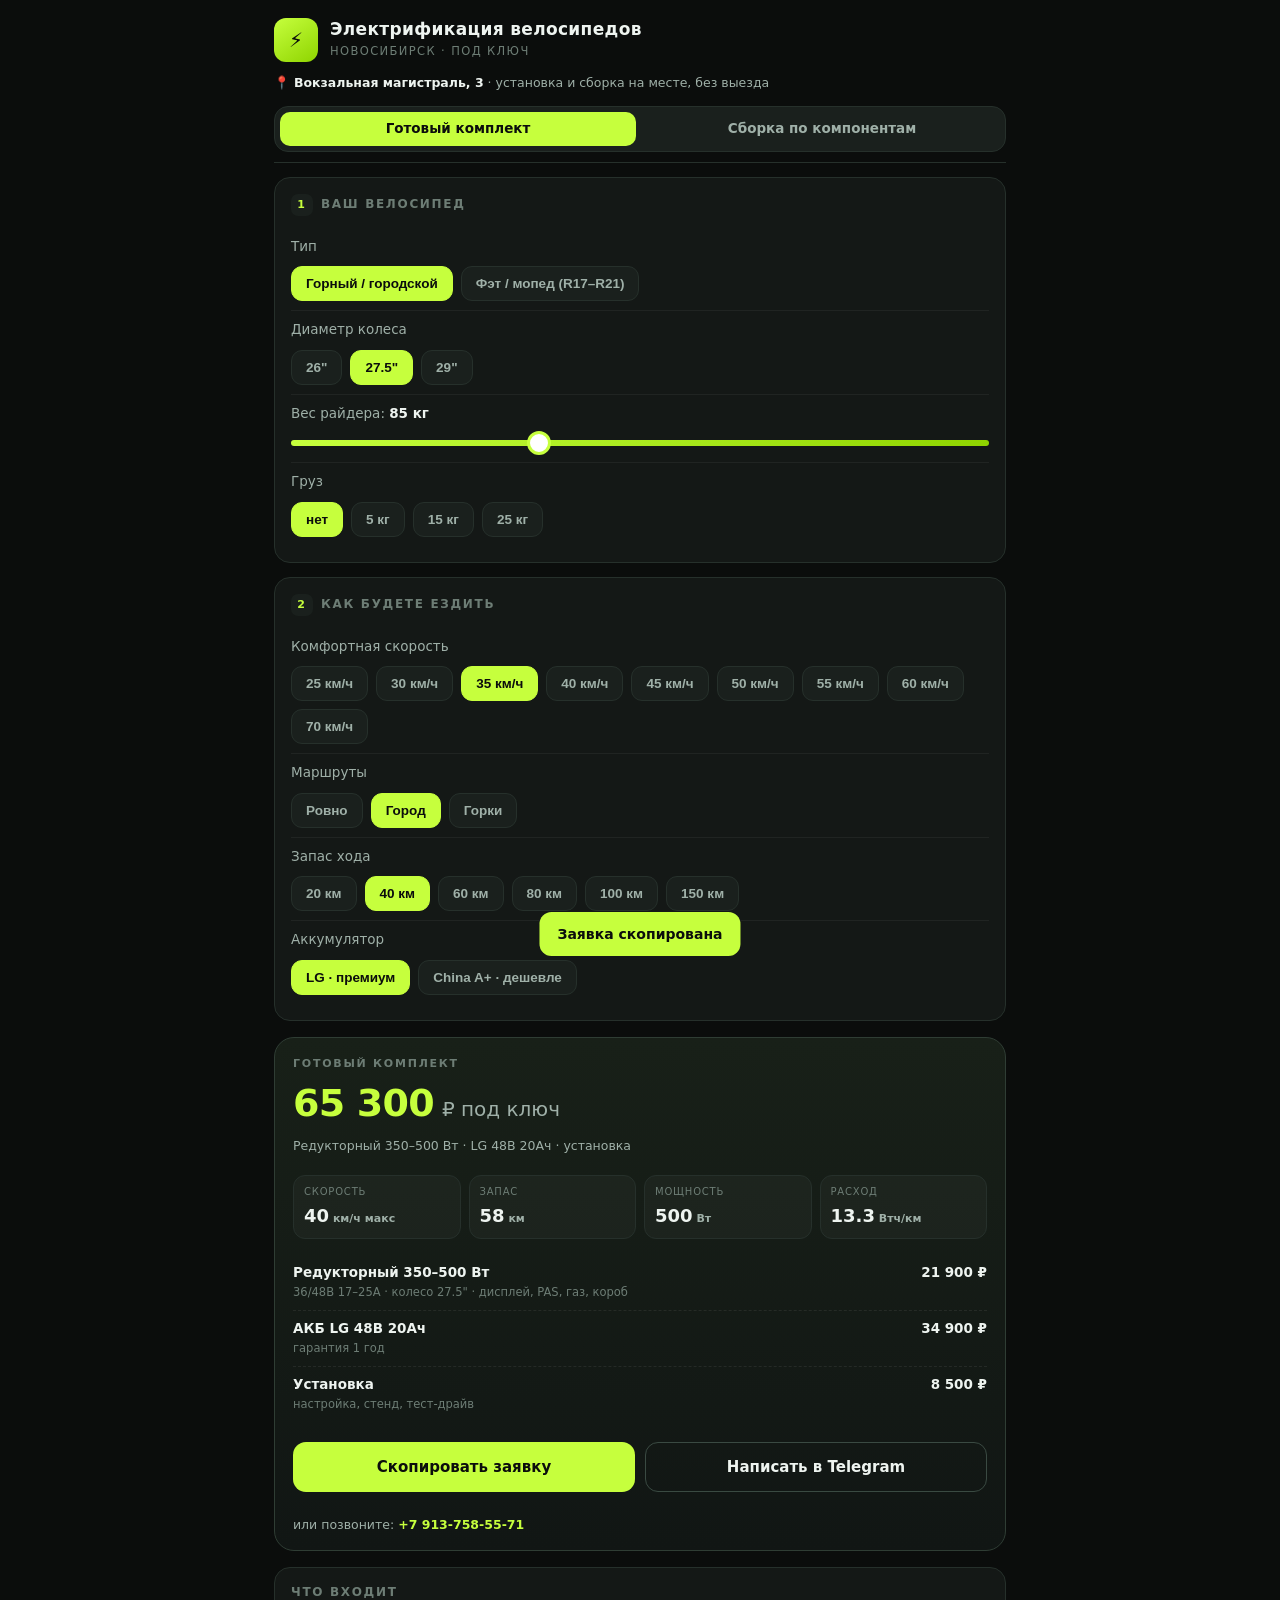
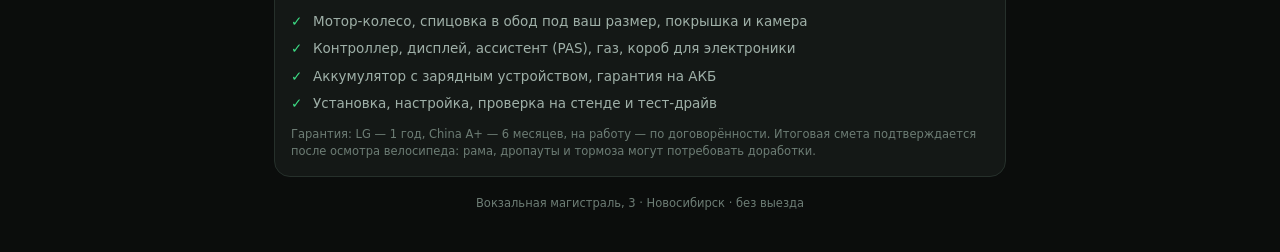
==== commit 25303cb6: "feat(page): лендинг с пробросом метки источника (?s= -> start=)" ====
--- a/index.html
+++ b/index.html
@@ -1,23 +1,1296 @@
-<!doctype html>
+<!DOCTYPE html>
 <html lang="ru">
 <head>
-<meta charset="utf-8">
-<meta name="viewport" content="width=device-width,initial-scale=1">
-<title>CITY BIKE · подбор комплекта</title>
-<meta http-equiv="refresh" content="0; url=https://t.me/citybike_nsk_bot">
+<meta charset="UTF-8">
+<meta name="viewport" content="width=device-width,initial-scale=1,viewport-fit=cover">
+<meta name="theme-color" content="#0b0d0c">
+<title>Электровелосипед под ключ · Новосибирск</title>
 <style>
-  body{margin:0;background:#0b0d0c;color:#eef4f0;font:400 16px/1.6 system-ui,sans-serif;display:grid;place-items:center;min-height:100vh;padding:24px;text-align:center}
-  .card{max-width:520px;background:#141816;border:1px solid #26302b;border-radius:18px;padding:28px}
-  h1{font:800 24px/1.2 system-ui;margin:0 0 12px}
-  p{color:#9fb0a8;margin:0 0 18px}
-  a{display:inline-block;background:#c6ff3d;color:#0b0d0c;text-decoration:none;font-weight:700;padding:13px 20px;border-radius:12px}
+*{margin:0;padding:0;box-sizing:border-box}
+:root{
+  --bg:#0b0d0c; --card:#141816; --card2:#1a201d; --line:#26302b;
+  --text:#eef4f0; --dim:#9fb0a8; --mute:#6d7d75;
+  --lime:#c6ff3d; --lime-dark:#8fd400; --green:#3ddc84;
+  --amber:#ffc247; --red:#ff5d6c; --r:16px;
+}
+html,body{background:var(--bg);color:var(--text);font:400 15px/1.45 system-ui,-apple-system,'Segoe UI',Roboto,sans-serif;-webkit-tap-highlight-color:transparent}
+body{padding:0 0 40px;overflow-x:hidden}
+.wrap{max-width:760px;margin:0 auto;padding:0 14px}
+
+header{padding:18px 0 10px;border-bottom:1px solid var(--line)}
+.brand{display:flex;align-items:center;gap:12px}
+.mark{width:44px;height:44px;border-radius:12px;background:linear-gradient(145deg,var(--lime),var(--lime-dark));display:grid;place-items:center;color:#0b0d0c;font-weight:900;font-size:20px;flex:none}
+.brand h1{font-size:17px;font-weight:800;letter-spacing:.02em;line-height:1.15}
+.brand .sub{font-size:11.5px;color:var(--mute);letter-spacing:.12em;text-transform:uppercase;margin-top:3px}
+.addr{margin-top:12px;font-size:12.5px;color:var(--dim);line-height:1.45}
+.addr b{color:var(--text)}
+
+.tabs{display:flex;gap:8px;margin-top:14px;background:var(--card2);border:1px solid var(--line);border-radius:14px;padding:5px}
+.tab{flex:1;padding:10px;border-radius:10px;border:0;background:transparent;color:var(--dim);font:700 13.5px/1 system-ui,sans-serif;cursor:pointer}
+.tab.on{background:var(--lime);color:#0b0d0c}
+
+.card{background:var(--card);border:1px solid var(--line);border-radius:var(--r);padding:16px;margin-top:14px}
+.card h2{font-size:12px;letter-spacing:.14em;text-transform:uppercase;color:var(--mute);font-weight:700;margin-bottom:12px;display:flex;align-items:center;gap:8px}
+.card h2 span{width:22px;height:22px;border-radius:7px;background:var(--card2);color:var(--lime);display:grid;place-items:center;font-size:11px;flex:none}
+
+.row{display:flex;align-items:center;justify-content:space-between;gap:12px;padding:9px 0;border-bottom:1px solid rgba(255,255,255,.05)}
+.row:last-child{border-bottom:0}
+.lab{font-size:13.5px;color:var(--dim)}
+.lab b{color:var(--text)}
+
+.chips{display:flex;flex-wrap:wrap;gap:8px}
+.chip{padding:9px 14px;border-radius:11px;background:var(--card2);border:1px solid var(--line);color:var(--dim);font-size:13.5px;font-weight:600;cursor:pointer;user-select:none;transition:.15s}
+.chip:hover{border-color:#3a4a42;color:var(--text)}
+.chip.on{background:var(--lime);border-color:var(--lime);color:#0b0d0c}
+.chip small{opacity:.7;font-weight:600;margin-left:4px;font-size:11px}
+
+.opts{display:grid;gap:8px}
+.opt{display:flex;align-items:center;gap:10px;padding:10px 12px;border-radius:12px;background:var(--card2);border:1px solid var(--line);cursor:pointer;user-select:none;font-size:13.5px}
+.opt input{appearance:none;width:20px;height:20px;border-radius:6px;border:2px solid #3a4a42;flex:none;display:grid;place-items:center;cursor:pointer}
+.opt input:checked{background:var(--lime);border-color:var(--lime)}
+.opt input:checked::after{content:'✓';color:#0b0d0c;font-weight:900;font-size:13px}
+.opt .pr{margin-left:auto;font-weight:800;color:var(--text);white-space:nowrap}
+
+input[type=range]{-webkit-appearance:none;width:100%;height:6px;border-radius:6px;background:linear-gradient(90deg,var(--lime),var(--lime-dark));outline:none}
+input[type=range]::-webkit-slider-thumb{-webkit-appearance:none;width:24px;height:24px;border-radius:50%;background:#fff;border:3px solid var(--lime);cursor:pointer}
+
+.result{margin-top:16px;background:linear-gradient(180deg,#182018,#111614);border:1px solid #2f3d34;border-radius:20px;overflow:hidden}
+.res-top{padding:18px 18px 6px}
+.cap{font-size:11px;letter-spacing:.16em;text-transform:uppercase;color:var(--mute);font-weight:700}
+.total{display:flex;align-items:baseline;gap:8px;margin-top:4px}
+.total b{font-size:38px;font-weight:900;letter-spacing:-.02em;color:var(--lime);font-variant-numeric:tabular-nums}
+.total span{font-size:20px;color:var(--dim)}
+.res-note{font-size:12.5px;color:var(--dim);margin-top:6px}
+
+.specs{display:grid;grid-template-columns:repeat(4,1fr);gap:8px;padding:14px 18px 4px}
+.spec{background:rgba(255,255,255,.03);border:1px solid var(--line);border-radius:12px;padding:9px 10px}
+.spec .k{font-size:10px;letter-spacing:.08em;text-transform:uppercase;color:var(--mute)}
+.spec .v{font-size:18px;font-weight:800;margin-top:3px;font-variant-numeric:tabular-nums}
+.spec .v small{font-size:11px;color:var(--dim);font-weight:600}
+
+.parts{padding:12px 18px 4px}
+.part{display:flex;justify-content:space-between;gap:10px;padding:8px 0;border-bottom:1px dashed rgba(255,255,255,.07);font-size:13.5px}
+.part:last-child{border-bottom:0}
+.part .n{color:var(--dim)}
+.part .n b{color:var(--text);display:block;font-size:13.5px}
+.part .n i{font-style:normal;font-size:11.5px;color:var(--mute)}
+.part .p{font-weight:800;white-space:nowrap;font-variant-numeric:tabular-nums}
+
+.warn{margin:10px 18px 0;padding:10px 12px;border-radius:12px;background:rgba(255,194,71,.09);border:1px solid rgba(255,194,71,.35);color:#ffd98a;font-size:12.5px;line-height:1.4}
+.warn b{color:var(--amber)}
+
+.cta{display:flex;gap:10px;padding:16px 18px 18px;flex-wrap:wrap}
+.btn{flex:1 1 160px;min-height:50px;border:0;border-radius:13px;font:700 15px/1 system-ui,sans-serif;cursor:pointer;display:grid;place-items:center;text-decoration:none}
+.btn.primary{background:var(--lime);color:#0b0d0c}
+.btn.primary:hover{background:#d6ff70}
+.btn.ghost{background:transparent;border:1px solid #3a4a42;color:var(--text)}
+.btn.ghost:hover{border-color:var(--lime);color:var(--lime)}
+
+.info{margin-top:16px;background:var(--card);border:1px solid var(--line);border-radius:var(--r);padding:16px}
+.info h3{font-size:12px;letter-spacing:.14em;text-transform:uppercase;color:var(--mute);margin-bottom:10px}
+.info ul{list-style:none;display:grid;gap:8px}
+.info li{font-size:13.5px;color:var(--dim);padding-left:22px;position:relative}
+.info li::before{content:'✓';position:absolute;left:0;color:var(--green);font-weight:900}
+.info .fine{font-size:11.5px;color:var(--mute);margin-top:12px;line-height:1.5}
+
+footer{margin-top:18px;text-align:center;font-size:11.5px;color:var(--mute)}
+.toast{position:fixed;left:50%;bottom:24px;transform:translateX(-50%) translateY(80px);background:var(--lime);color:#0b0d0c;font-weight:700;padding:12px 18px;border-radius:12px;transition:.25s;z-index:50;font-size:14px}
+.toast.on{transform:translateX(-50%) translateY(0)}
+.hidden{display:none}
+
+@media(max-width:520px){
+  .specs{grid-template-columns:repeat(2,1fr)}
+  .total b{font-size:32px}
+}
 </style>
 </head>
 <body>
-<div class="card">
-  <h1>Подбор комплекта — в боте</h1>
-  <p>Ответьте на три вопроса и получите цену под ключ. Диагностика, коды ошибок и запись — там же.</p>
-  <a href="https://t.me/citybike_nsk_bot">Открыть CITY BIKE в Telegram</a>
+<div class="wrap">
+
+<header>
+  <div class="brand">
+    <div class="mark">⚡</div>
+    <div>
+      <h1>Электрификация велосипедов</h1>
+      <div class="sub">Новосибирск · под ключ</div>
+    </div>
+  </div>
+  <div class="addr">📍 <b>Вокзальная магистраль, 3</b> · установка и сборка на месте, без выезда</div>
+  <div class="tabs">
+    <button class="tab on" id="tabKit" type="button">Готовый комплект</button>
+    <button class="tab" id="tabBuild" type="button">Сборка по компонентам</button>
+  </div>
+</header>
+
+<section class="card">
+  <h2><span>1</span> Ваш велосипед</h2>
+  <div class="row" style="display:block">
+    <div class="lab" style="margin-bottom:10px">Тип</div>
+    <div class="chips" id="typeChips"></div>
+  </div>
+  <div class="row" style="display:block">
+    <div class="lab" style="margin-bottom:10px">Диаметр колеса</div>
+    <div class="chips" id="wheelChips"></div>
+  </div>
+  <div class="row" style="display:block">
+    <div class="lab" style="margin-bottom:8px">Вес райдера: <b id="riderVal">85 кг</b></div>
+    <input type="range" id="rider" min="50" max="150" step="5" value="85">
+  </div>
+  <div class="row" style="display:block">
+    <div class="lab" style="margin-bottom:10px">Груз</div>
+    <div class="chips" id="cargoChips"></div>
+  </div>
+</section>
+
+<section class="card">
+  <h2><span>2</span> Как будете ездить</h2>
+  <div class="row" style="display:block">
+    <div class="lab" style="margin-bottom:10px">Комфортная скорость</div>
+    <div class="chips" id="speedChips"></div>
+  </div>
+  <div class="row" style="display:block">
+    <div class="lab" style="margin-bottom:10px">Маршруты</div>
+    <div class="chips" id="terrainChips"></div>
+  </div>
+  <div class="row" style="display:block">
+    <div class="lab" style="margin-bottom:10px">Запас хода</div>
+    <div class="chips" id="rangeChips"></div>
+  </div>
+  <div class="row" style="display:block">
+    <div class="lab" style="margin-bottom:10px">Аккумулятор</div>
+    <div class="chips" id="brandChips"></div>
+  </div>
+</section>
+
+<section class="card hidden" id="buildCard">
+  <h2><span>3</span> Сборка</h2>
+  <div class="row" style="display:block">
+    <div class="lab" style="margin-bottom:10px">Рама</div>
+    <div class="chips" id="frameChips"></div>
+  </div>
+  <div class="row" style="display:block">
+    <div class="lab" style="margin-bottom:10px">Дисплей</div>
+    <div class="chips" id="displayChips"></div>
+  </div>
+  <div class="row" style="display:block">
+    <div class="lab" style="margin-bottom:10px">Спицовка</div>
+    <div class="chips" id="laceChips"></div>
+  </div>
+  <div class="row" style="display:block">
+    <div class="lab" style="margin-bottom:10px">Опции</div>
+    <div class="opts" id="optList"></div>
+  </div>
+</section>
+
+<section class="result" id="result"></section>
+
+<div class="info">
+  <h3>Что входит</h3>
+  <ul>
+    <li>Мотор-колесо, спицовка в обод под ваш размер, покрышка и камера</li>
+    <li>Контроллер, дисплей, ассистент (PAS), газ, короб для электроники</li>
+    <li>Аккумулятор с зарядным устройством, гарантия на АКБ</li>
+    <li>Установка, настройка, проверка на стенде и тест-драйв</li>
+  </ul>
+  <div class="fine">Гарантия: LG — 1 год, China A+ — 6 месяцев, на работу — по договорённости. Итоговая смета подтверждается после осмотра велосипеда: рама, дропауты и тормоза могут потребовать доработки.</div>
 </div>
+
+<footer>Вокзальная магистраль, 3 · Новосибирск · без выезда</footer>
+</div>
+<div class="toast" id="toast">Заявка скопирована</div>
+
+<script>
+const DATA = {
+ "frames": [
+  {
+   "id": "mountain_al",
+   "name": "Горная алюминиевая",
+   "price": 35000
+  },
+  {
+   "id": "mountain_steel",
+   "name": "Горная стальная",
+   "price": 20000
+  },
+  {
+   "id": "fat_al",
+   "name": "Фэт алюминиевая",
+   "price": 50000
+  },
+  {
+   "id": "fat_steel",
+   "name": "Фэт стальная",
+   "price": 25000
+  },
+  {
+   "id": "space",
+   "name": "Пространственная",
+   "price": 130000
+  }
+ ],
+ "work": {
+  "basic": {
+   "id": "basic",
+   "name": "Базовая спицовка",
+   "price": 12700
+  },
+  "premium": {
+   "id": "premium",
+   "name": "Премиум спицовка (e-MTX)",
+   "price": 17200
+  }
+ },
+ "options": [
+  {
+   "id": "pas",
+   "name": "PAS ассистент",
+   "price": 1500
+  },
+  {
+   "id": "throttle_std",
+   "name": "Курок газа",
+   "price": 1500
+  },
+  {
+   "id": "throttle_half",
+   "name": "Половинчатая ручка газа",
+   "price": 3500
+  },
+  {
+   "id": "brakes_hydr",
+   "name": "Гидравлические тормоза DOT",
+   "price": 12000
+  },
+  {
+   "id": "mirrors",
+   "name": "Зеркала",
+   "price": 1500
+  },
+  {
+   "id": "wings",
+   "name": "Крылья",
+   "price": 1500
+  },
+  {
+   "id": "dropout",
+   "name": "Усилители дропаутов (мотор ≥500 Вт)",
+   "price": 1500
+  }
+ ],
+ "displays": [
+  {
+   "id": "none",
+   "name": "Без дисплея (ключ/индикатор)",
+   "price": 1000
+  },
+  {
+   "id": "bw",
+   "name": "Чёрно-белый дисплей",
+   "price": 7000
+  },
+  {
+   "id": "color",
+   "name": "Цветной дисплей",
+   "price": 7500
+  }
+ ],
+ "motors": [
+  {
+   "id": "geared_mountain_250_front",
+   "name": "250 Вт перед",
+   "power": 250,
+   "mount": "front",
+   "family": "mountain",
+   "kind": "geared",
+   "price": 15700
+  },
+  {
+   "id": "geared_mountain_250_rear",
+   "name": "250 Вт зад",
+   "power": 250,
+   "mount": "rear",
+   "family": "mountain",
+   "kind": "geared",
+   "price": 15700
+  },
+  {
+   "id": "geared_mountain_350_front",
+   "name": "350 Вт перед",
+   "power": 350,
+   "mount": "front",
+   "family": "mountain",
+   "kind": "geared",
+   "price": 16800
+  },
+  {
+   "id": "geared_mountain_350_rear",
+   "name": "350 Вт зад",
+   "power": 350,
+   "mount": "rear",
+   "family": "mountain",
+   "kind": "geared",
+   "price": 16800
+  },
+  {
+   "id": "geared_mountain_500_front",
+   "name": "500 Вт перед",
+   "power": 500,
+   "mount": "front",
+   "family": "mountain",
+   "kind": "geared",
+   "price": 18000
+  },
+  {
+   "id": "geared_mountain_500_rear",
+   "name": "500 Вт зад",
+   "power": 500,
+   "mount": "rear",
+   "family": "mountain",
+   "kind": "geared",
+   "price": 18000
+  },
+  {
+   "id": "geared_fat_500_front",
+   "name": "500 Вт перед",
+   "power": 500,
+   "mount": "front",
+   "family": "fat",
+   "kind": "geared",
+   "price": 22000
+  },
+  {
+   "id": "geared_mountain_750_rear",
+   "name": "750 Вт зад",
+   "power": 750,
+   "mount": "rear",
+   "family": "mountain",
+   "kind": "geared",
+   "price": 25000
+  },
+  {
+   "id": "geared_fat_750_rear",
+   "name": "750 Вт зад",
+   "power": 750,
+   "mount": "rear",
+   "family": "fat",
+   "kind": "geared",
+   "price": 26000
+  },
+  {
+   "id": "geared_fat_950_rear",
+   "name": "950 Вт зад",
+   "power": 950,
+   "mount": "rear",
+   "family": "fat",
+   "kind": "geared",
+   "price": 16000
+  },
+  {
+   "id": "geared_fat_1000ch_rear",
+   "name": "1000 Вт зад (1000Ch W)",
+   "power": 1000,
+   "mount": "rear",
+   "family": "fat",
+   "kind": "geared",
+   "price": 16000
+  },
+  {
+   "id": "dd_mountain_1000",
+   "name": "1000 Вт зад",
+   "power": 1000,
+   "mount": "rear",
+   "family": "mountain",
+   "kind": "dd",
+   "price": 21000
+  },
+  {
+   "id": "geared_fat_1000_rear",
+   "name": "1000 Вт зад",
+   "power": 1000,
+   "mount": "rear",
+   "family": "fat",
+   "kind": "geared",
+   "price": 28000
+  },
+  {
+   "id": "geared_mountain_1000_rear",
+   "name": "1000 Вт зад",
+   "power": 1000,
+   "mount": "rear",
+   "family": "mountain",
+   "kind": "geared",
+   "price": 28000
+  },
+  {
+   "id": "dd_fat_1000",
+   "name": "1000 Вт зад",
+   "power": 1000,
+   "mount": "rear",
+   "family": "fat",
+   "kind": "dd",
+   "price": 35000
+  },
+  {
+   "id": "geared_fat_1200_rear",
+   "name": "1200 Вт зад",
+   "power": 1200,
+   "mount": "rear",
+   "family": "fat",
+   "kind": "geared",
+   "price": 34000
+  },
+  {
+   "id": "dd_fat_1500",
+   "name": "1500 Вт зад",
+   "power": 1500,
+   "mount": "rear",
+   "family": "fat",
+   "kind": "dd",
+   "price": 25000
+  },
+  {
+   "id": "dd_mountain_1500",
+   "name": "1500 Вт зад",
+   "power": 1500,
+   "mount": "rear",
+   "family": "mountain",
+   "kind": "dd",
+   "price": 25000
+  },
+  {
+   "id": "dd_fat_2000",
+   "name": "2000 Вт зад",
+   "power": 2000,
+   "mount": "rear",
+   "family": "fat",
+   "kind": "dd",
+   "price": 28000
+  },
+  {
+   "id": "dd_mountain_2000",
+   "name": "2000 Вт зад",
+   "power": 2000,
+   "mount": "rear",
+   "family": "mountain",
+   "kind": "dd",
+   "price": 28000
+  },
+  {
+   "id": "dd_fat_3000",
+   "name": "3000 Вт зад",
+   "power": 3000,
+   "mount": "rear",
+   "family": "fat",
+   "kind": "dd",
+   "price": 45000
+  },
+  {
+   "id": "dd_fat_5000",
+   "name": "5000 Вт зад",
+   "power": 5000,
+   "mount": "rear",
+   "family": "fat",
+   "kind": "dd",
+   "price": 60000
+  }
+ ],
+ "controllers": [
+  {
+   "id": "c1",
+   "name": "36-48V 15A (250-350W)",
+   "volts": [
+    36,
+    48
+   ],
+   "amps": 15,
+   "rated": 250,
+   "price": 6000
+  },
+  {
+   "id": "c2",
+   "name": "36-48V 18A (350W)",
+   "volts": [
+    36,
+    48
+   ],
+   "amps": 18,
+   "rated": 350,
+   "price": 7000
+  },
+  {
+   "id": "c4",
+   "name": "36-48V 25A (500W)",
+   "volts": [
+    36,
+    48
+   ],
+   "amps": 25,
+   "rated": 500,
+   "price": 9000
+  },
+  {
+   "id": "c5",
+   "name": "48V 30A (750W)",
+   "volts": [
+    48
+   ],
+   "amps": 30,
+   "rated": 750,
+   "price": 10000
+  },
+  {
+   "id": "c5_60",
+   "name": "60V 30A (750W)",
+   "volts": [
+    60
+   ],
+   "amps": 30,
+   "rated": 750,
+   "price": 11000
+  },
+  {
+   "id": "c12",
+   "name": "48-60-72V 50A (1000W DD фэт)",
+   "volts": [
+    48,
+    60,
+    72
+   ],
+   "amps": 50,
+   "rated": 1000,
+   "price": 8000
+  },
+  {
+   "id": "c6",
+   "name": "36-72V 35A (1000W)",
+   "volts": [
+    36,
+    72
+   ],
+   "amps": 35,
+   "rated": 1000,
+   "price": 11000
+  },
+  {
+   "id": "c7",
+   "name": "48-60V 40A (1200W)",
+   "volts": [
+    48,
+    60
+   ],
+   "amps": 40,
+   "rated": 1200,
+   "price": 13000
+  },
+  {
+   "id": "c7_72",
+   "name": "72V 40A (1200W)",
+   "volts": [
+    72
+   ],
+   "amps": 40,
+   "rated": 1200,
+   "price": 23000
+  },
+  {
+   "id": "c8_mt",
+   "name": "48-60V 50A (1500W горный DD)",
+   "volts": [
+    48,
+    60
+   ],
+   "amps": 50,
+   "rated": 1500,
+   "price": 17000
+  },
+  {
+   "id": "c8_fat",
+   "name": "48-60V 45A (1500W фэт DD)",
+   "volts": [
+    48,
+    60
+   ],
+   "amps": 45,
+   "rated": 1500,
+   "price": 17000
+  },
+  {
+   "id": "c9",
+   "name": "48-60-72V 60A (2000W)",
+   "volts": [
+    48,
+    60,
+    72
+   ],
+   "amps": 60,
+   "rated": 2000,
+   "price": 18000
+  },
+  {
+   "id": "c10",
+   "name": "48-60-72V 80A (3000W)",
+   "volts": [
+    48,
+    60,
+    72
+   ],
+   "amps": 80,
+   "rated": 3000,
+   "price": 21000
+  },
+  {
+   "id": "c11",
+   "name": "48-60-72V 120A (5000W)",
+   "volts": [
+    48,
+    60,
+    72
+   ],
+   "amps": 120,
+   "rated": 5000,
+   "price": 28000
+  }
+ ],
+ "batts": [
+  {
+   "id": "36_10_china",
+   "brand": "China A+",
+   "v": 36,
+   "ah": 10,
+   "price": 12700
+  },
+  {
+   "id": "36_10_lg",
+   "brand": "LG",
+   "v": 36,
+   "ah": 10,
+   "price": 19400
+  },
+  {
+   "id": "36_15_china",
+   "brand": "China A+",
+   "v": 36,
+   "ah": 15,
+   "price": 15800
+  },
+  {
+   "id": "36_15_lg",
+   "brand": "LG",
+   "v": 36,
+   "ah": 15,
+   "price": 24900
+  },
+  {
+   "id": "36_20_china",
+   "brand": "China A+",
+   "v": 36,
+   "ah": 20,
+   "price": 18900
+  },
+  {
+   "id": "36_20h_china",
+   "brand": "China A+",
+   "v": 36,
+   "ah": 20,
+   "price": 25900
+  },
+  {
+   "id": "36_20_lg",
+   "brand": "LG",
+   "v": 36,
+   "ah": 20,
+   "price": 30400
+  },
+  {
+   "id": "36_25_china",
+   "brand": "China A+",
+   "v": 36,
+   "ah": 25,
+   "price": 27450
+  },
+  {
+   "id": "36_25_lg",
+   "brand": "LG",
+   "v": 36,
+   "ah": 25,
+   "price": 37300
+  },
+  {
+   "id": "36_30_china",
+   "brand": "China A+",
+   "v": 36,
+   "ah": 30,
+   "price": 36000
+  },
+  {
+   "id": "36_30_lg",
+   "brand": "LG",
+   "v": 36,
+   "ah": 30,
+   "price": 44200
+  },
+  {
+   "id": "36_55_lg",
+   "brand": "LG",
+   "v": 36,
+   "ah": 55,
+   "price": 78750
+  },
+  {
+   "id": "36_55_china",
+   "brand": "China A+",
+   "v": 36,
+   "ah": 55,
+   "price": 78750
+  },
+  {
+   "id": "48_10_china",
+   "brand": "China A+",
+   "v": 48,
+   "ah": 10,
+   "price": 14500
+  },
+  {
+   "id": "48_10_lg",
+   "brand": "LG",
+   "v": 48,
+   "ah": 10,
+   "price": 22700
+  },
+  {
+   "id": "48_15_china",
+   "brand": "China A+",
+   "v": 48,
+   "ah": 15,
+   "price": 18590
+  },
+  {
+   "id": "48_15h_china",
+   "brand": "China A+",
+   "v": 48,
+   "ah": 15,
+   "price": 25590
+  },
+  {
+   "id": "48_15_lg",
+   "brand": "LG",
+   "v": 48,
+   "ah": 15,
+   "price": 29850
+  },
+  {
+   "id": "48_20_china",
+   "brand": "China A+",
+   "v": 48,
+   "ah": 20,
+   "price": 22620
+  },
+  {
+   "id": "48_20h_china",
+   "brand": "China A+",
+   "v": 48,
+   "ah": 20,
+   "price": 29620
+  },
+  {
+   "id": "48_20_lg",
+   "brand": "LG",
+   "v": 48,
+   "ah": 20,
+   "price": 34900
+  },
+  {
+   "id": "48_20h_lg",
+   "brand": "LG",
+   "v": 48,
+   "ah": 20,
+   "price": 42900
+  },
+  {
+   "id": "48_25_china",
+   "brand": "China A+",
+   "v": 48,
+   "ah": 25,
+   "price": 28850
+  },
+  {
+   "id": "48_25_lg",
+   "brand": "LG",
+   "v": 48,
+   "ah": 25,
+   "price": 42900
+  },
+  {
+   "id": "48_30_china",
+   "brand": "China A+",
+   "v": 48,
+   "ah": 30,
+   "price": 35080
+  },
+  {
+   "id": "48_30_lg",
+   "brand": "LG",
+   "v": 48,
+   "ah": 30,
+   "price": 50900
+  },
+  {
+   "id": "48_35_china",
+   "brand": "China A+",
+   "v": 48,
+   "ah": 35,
+   "price": 40500
+  },
+  {
+   "id": "48_35_lg",
+   "brand": "LG",
+   "v": 48,
+   "ah": 35,
+   "price": 58900
+  },
+  {
+   "id": "48_40_china",
+   "brand": "China A+",
+   "v": 48,
+   "ah": 40,
+   "price": 47580
+  },
+  {
+   "id": "48_40_lg",
+   "brand": "LG",
+   "v": 48,
+   "ah": 40,
+   "price": 65900
+  },
+  {
+   "id": "48_50_china",
+   "brand": "China A+",
+   "v": 48,
+   "ah": 50,
+   "price": 60000
+  },
+  {
+   "id": "48_50_lg",
+   "brand": "LG",
+   "v": 48,
+   "ah": 50,
+   "price": 82110
+  },
+  {
+   "id": "48_55_china",
+   "brand": "China A+",
+   "v": 48,
+   "ah": 55,
+   "price": 66200
+  },
+  {
+   "id": "48_55_lg",
+   "brand": "LG",
+   "v": 48,
+   "ah": 55,
+   "price": 89250
+  },
+  {
+   "id": "60_30_lg",
+   "brand": "LG",
+   "v": 60,
+   "ah": 30,
+   "price": 58590
+  },
+  {
+   "id": "60_50_china",
+   "brand": "China A+",
+   "v": 60,
+   "ah": 50,
+   "price": 75000
+  },
+  {
+   "id": "60_50_lg",
+   "brand": "LG",
+   "v": 60,
+   "ah": 50,
+   "price": 90720
+  },
+  {
+   "id": "60_55_china",
+   "brand": "China A+",
+   "v": 60,
+   "ah": 55,
+   "price": 82800
+  },
+  {
+   "id": "60_55_lg",
+   "brand": "LG",
+   "v": 60,
+   "ah": 55,
+   "price": 98800
+  },
+  {
+   "id": "72_30_lg",
+   "brand": "LG",
+   "v": 72,
+   "ah": 30,
+   "price": 79590
+  },
+  {
+   "id": "72_40_lg",
+   "brand": "LG",
+   "v": 72,
+   "ah": 40,
+   "price": 99120
+  },
+  {
+   "id": "72_50_china",
+   "brand": "China A+",
+   "v": 72,
+   "ah": 50,
+   "price": 95000
+  },
+  {
+   "id": "72_50_lg",
+   "brand": "LG",
+   "v": 72,
+   "ah": 50,
+   "price": 118650
+  },
+  {
+   "id": "72_55_china",
+   "brand": "China A+",
+   "v": 72,
+   "ah": 55,
+   "price": 104300
+  },
+  {
+   "id": "72_55_lg",
+   "brand": "LG",
+   "v": 72,
+   "ah": 55,
+   "price": 128400
+  }
+ ],
+ "install": 8500
+};
+
+const PHONE = '+7 913-758-55-71'; // телефон для кнопки «позвонить»
+const PHONE_RAW = '79137585571'; // тот же номер цифрами для tel:
+const TELEGRAM = 'https://t.me/citybike_nsk_bot';
+
+const state = {
+  mode:'kit',
+  type:'mountain',
+  wheel:'27.5',
+  rider:85,
+  cargo:0,
+  speed:35,
+  terrain:'city',
+  range:40,
+  brand:'LG',
+  frame:'none',
+  display:'color',
+  lacing:'basic',
+  opts:{pas:true,throttle_std:true,dropout:true,brakes_hydr:false,mirrors:false,wings:false,throttle_half:false}
+};
+
+const KITS = [
+  {id:'k250', name:'Редукторный 250 Вт', power:250, price:19000, ctrl:'36В 15А', vmax:{36:27}, wheels:['26','27.5','29']},
+  {id:'k500', name:'Редукторный 350–500 Вт', power:500, price:21900, ctrl:'36/48В 17–25А', vmax:{36:30,48:40}, wheels:['26','27.5','29']},
+  {id:'k1000', name:'MXUS XF19R · редукторный 1000 Вт', power:1000, price:34900, ctrl:'36/48В 30–35А · редуктор 4.3 кг', vmax:{36:38,48:50}, wheels:['26','27.5','29']},
+  {id:'k3000', name:'Direct-drive 3000 Вт', power:3000, price:42900, ctrl:'48–72В 60–80А', vmax:{48:60,72:75}, wheels:['26','27.5','29','R17','R18','R19','R20','R21']}
+];
+
+const money = n => Math.round(n).toLocaleString('ru-RU') + ' ₽';
+const byId = (arr,id) => arr.find(x => x.id === id);
+
+/* ── модели ─────────────────────────────────────────────────── */
+function whPerKm(speed, mass, terrain){
+  const v = speed / 3.6, crr = 0.009, cda = 0.42, rho = 1.2, eff = 0.82;
+  const p = crr * mass * 9.81 * v + 0.5 * rho * cda * v * v * v;
+  const f = terrain === 'hills' ? 1.45 : terrain === 'city' ? 1.18 : 1.0;
+  return (p / eff) * f / speed;
+}
+
+function kitSpeed(kit, v){
+  if (kit.id === 'k250') return Math.round(kit.vmax[36]);
+  return Math.round(kit.vmax[v] || kit.vmax[48]);
+}
+
+function pickKit(){
+  const isR = state.wheel.startsWith('R');
+  if (isR || state.type === 'fat') return KITS[3];
+  return KITS.find(k => (k.vmax[48] || k.vmax[36]) >= state.speed) || KITS[3];
+}
+
+/* ── конструктор ─────────────────────────────────────────────── */
+// скорость ≈ напряжение × KV мотора (км/ч на вольт)
+const KV = {250:0.70, 350:0.83, 500:0.95, 750:0.85, 950:0.90, 1000:0.95, 1200:0.95, 1500:1.00, 2000:1.05, 3000:1.10, 5000:1.20};
+function speedAt(motor, v){ return Math.round((KV[motor.power] || 0.9) * v); }
+
+function motorsFor(){
+  const fam = state.type === 'fat' ? 'fat' : 'mountain';
+  return DATA.motors.filter(m => m.family === fam && m.mount === 'rear');
+}
+
+const POWER_FOR_SPEED = [[25,250],[30,350],[35,500],[40,750],[45,1000],[50,1200],[55,1500],[60,2000],[70,3000],[999,5000]];
+function powerNeed(s){ for (const [v,p] of POWER_FOR_SPEED) if (s <= v) return p; return 5000; }
+
+function pickMotor(){
+  const list = motorsFor();
+  const need = powerNeed(state.speed);
+  return list.find(m => m.power >= need) || list[list.length - 1];
+}
+
+function chooseDrive(motor){
+  const order = [48, 60, 72];
+  for (const v of order) {
+    const c = pickController(motor, v);
+    if (c && c.volts.includes(v) && speedAt(motor, v) >= state.speed) return {ctrl:c, v};
+  }
+  const c = pickController(motor, 72) || pickController(motor, 60) || pickController(motor, 48) || DATA.controllers[DATA.controllers.length - 1];
+  const v = Math.max.apply(null, c.volts);
+  return {ctrl:c, v};
+}
+
+function voltsFor(motor, ctrl){
+  const vs = ctrl.volts.slice().sort((a,b) => a-b);
+  const fit = vs.find(v => speedAt(motor, v) >= state.speed);
+  return fit || vs[vs.length - 1];
+}
+
+function pickController(motor, v){
+  const list = DATA.controllers
+    .filter(c => c.rated >= motor.power - 50 && c.volts.includes(v))
+    .sort((a,b) => a.rated - b.rated || a.price - b.price);
+  return list[0] || DATA.controllers[DATA.controllers.length - 1];
+}
+
+function pickBatt(v, needKm, whkm){
+  const pool = DATA.batts.filter(b => b.v === v && b.brand === state.brand).sort((a,b) => a.ah - b.ah || a.price - b.price);
+  const pool2 = pool.length ? pool : DATA.batts.filter(b => b.v === v).sort((a,b) => a.ah - b.ah || a.price - b.price);
+  if (!pool2.length) return {batt:null, short:false};
+  const need = needKm * whkm * 1.15;
+  const fit = pool2.find(b => b.v * b.ah * 0.8 >= need);
+  return fit ? {batt:fit, short:false} : {batt:pool2[pool2.length - 1], short:true};
+}
+
+
+function build(){
+  const mass = 18 + state.rider + state.cargo + 5;
+  const parts = [];
+  const warns = [];
+  let motor, ctrl, batt, speed, kit = null;
+
+  if (state.mode === 'kit') {
+    kit = pickKit();
+    const v = kit.id === 'k250' ? 36 : (kit.id === 'k3000' ? 48 : 48);
+    speed = kitSpeed(kit, v);
+    const whkm = whPerKm(Math.min(state.speed, speed), mass, state.terrain);
+    const b = pickBatt(v, state.range, whkm);
+    batt = b.batt;
+    if (state.type === 'fat') warns.push('Для фэта подбор идёт по компонентам: откройте вкладку «Сборка по компонентам» — там моторы 500–1200 Вт под ваш вес и скорость.');
+    if (b.short && batt) warns.push('Батареи ' + batt.v + 'В ' + batt.ah + 'Ач хватит примерно на ' + Math.round(batt.v*batt.ah*0.8/whkm) + ' км — меньше нужного запаса.');
+    parts.push({n:kit.name + (kit.id === 'k250' ? ' · под заказ' : ''), d:kit.ctrl + ' · колесо ' + state.wheel + (state.wheel.startsWith('R') ? '' : '"') + ' · дисплей, PAS, газ, короб', p:kit.price});
+    if (batt) parts.push({n:'АКБ ' + batt.brand + ' ' + batt.v + 'В ' + batt.ah + 'Ач', d:'гарантия ' + (batt.brand === 'LG' ? '1 год' : '6 мес'), p:batt.price});
+    parts.push({n:'Установка', d:'настройка, стенд, тест-драйв', p:DATA.install});
+    const total = parts.reduce((s,x) => s + x.p, 0);
+    return {total, parts, warns, speed, power:kit.power, range: batt ? Math.round(batt.v*batt.ah*0.8/whPerKm(Math.min(state.speed,speed),mass,state.terrain)) : 0,
+      whkm: whPerKm(Math.min(state.speed,speed),mass,state.terrain), kit, batt, motor:null};
+  }
+
+  // конструктор
+  motor = pickMotor();
+  const drv = chooseDrive(motor);
+  ctrl = drv.ctrl;
+  const v = drv.v;
+  speed = speedAt(motor, v);
+  if (speed < state.speed) warns.push('На этой сборке максимум ' + speed + ' км/ч. Чтобы выйти на ' + state.speed + ' км/ч, нужен мотор мощнее или колесо с другой намоткой — обсудим при осмотре.');
+  const whkm = whPerKm(Math.min(state.speed, speed), mass, state.terrain);
+  const b = pickBatt(v, state.range, whkm);
+  batt = b.batt;
+  if (b.short && batt) warns.push('Максимальная батарея ' + batt.v + 'В ' + batt.ah + 'Ач даёт около ' + Math.round(batt.v*batt.ah*0.8/whkm) + ' км — меньше нужного запаса.');
+
+  const ctrlPower = ctrl.amps * v;
+  if (ctrlPower < motor.power * 0.9) warns.push('Контроллер ' + ctrl.amps + 'А при ' + v + 'В выдаёт ~' + Math.round(ctrlPower) + ' Вт, а мотор ' + motor.power + ' Вт — на полную он не выйдет. Подберём контроллер мощнее.');
+
+  parts.push({n:'Мотор ' + motor.name, d:(motor.kind === 'dd' ? 'Direct-drive' : 'редукторный') + ' · ' + (motor.family === 'fat' ? 'фэт' : 'горный'), p:motor.price});
+  parts.push({n:'Контроллер ' + ctrl.name.replace(/\s*\(.*\)/, ''), d:ctrl.name.match(/\(.*\)/) ? ctrl.name.match(/\(.*\)/)[0] : '', p:ctrl.price});
+  if (batt) parts.push({n:'АКБ ' + batt.brand + ' ' + batt.v + 'В ' + batt.ah + 'Ач', d:'гарантия ' + (batt.brand === 'LG' ? '1 год' : '6 мес'), p:batt.price});
+
+  const disp = byId(DATA.displays, state.display);
+  if (disp) parts.push({n:disp.name, d:'', p:disp.price});
+
+  if (state.frame !== 'none') {
+    const fr = byId(DATA.frames, state.frame);
+    if (fr) parts.push({n:fr.name, d:'рама', p:fr.price});
+  }
+
+  const lace = DATA.work[state.lacing];
+  if (lace) parts.push({n:lace.name, d:'сборка колеса', p:lace.price});
+
+  for (const o of DATA.options) {
+    if (state.opts[o.id]) parts.push({n:o.name, d:'опция', p:o.price});
+  }
+  parts.push({n:'Установка', d:'настройка, стенд, тест-драйв', p:DATA.install});
+
+  const total = parts.reduce((s,x) => s + x.p, 0);
+  return {total, parts, warns, speed, power:motor.power, range: batt ? Math.round(batt.v*batt.ah*0.8/whkm) : 0, whkm, kit:null, batt, motor, ctrl, v};
+}
+
+/* ── рендер ──────────────────────────────────────────────────── */
+const $ = id => document.getElementById(id);
+const els = {
+  type:$('typeChips'), wheel:$('wheelChips'), cargo:$('cargoChips'),
+  speed:$('speedChips'), terrain:$('terrainChips'), range:$('rangeChips'), brand:$('brandChips'),
+  frame:$('frameChips'), display:$('displayChips'), lace:$('laceChips'), opts:$('optList'),
+  rider:$('rider'), riderVal:$('riderVal'), result:$('result'), toast:$('toast'),
+  buildCard:$('buildCard'), tabKit:$('tabKit'), tabBuild:$('tabBuild')
+};
+
+function chips(host, items, current, onPick){
+  host.innerHTML = '';
+  items.forEach(it => {
+    const b = document.createElement('button');
+    b.type = 'button';
+    b.className = 'chip' + (String(it.value) === String(current) ? ' on' : '');
+    b.innerHTML = it.label;
+    b.onclick = () => onPick(it.value);
+    host.appendChild(b);
+  });
+}
+
+const WHEELS_M = ['26','27.5','29'].map(w => ({value:w, label:w + '"'}));
+const WHEELS_F = ['26','27.5','29','R17','R18','R19','R20','R21'].map(w => ({value:w, label:w + (w.startsWith('R') ? '' : '"')}));
+const TYPES = [{value:'mountain',label:'Горный / городской'},{value:'fat',label:'Фэт / мопед (R17–R21)'}];
+const CARGO = [{value:0,label:'нет'},{value:5,label:'5 кг'},{value:15,label:'15 кг'},{value:25,label:'25 кг'}];
+const SPEEDS = [25,30,35,40,45,50,55,60,70].map(s => ({value:s,label:s + ' км/ч'}));
+const TERRAIN = [{value:'flat',label:'Ровно'},{value:'city',label:'Город'},{value:'hills',label:'Горки'}];
+const RANGES = [20,40,60,80,100,150].map(r => ({value:r,label:r + ' км'}));
+const BRANDS = [{value:'LG',label:'LG · премиум'},{value:'China A+',label:'China A+ · дешевле'}];
+
+function render(){
+  // чипы
+  chips(els.type, TYPES, state.type, v => { state.type = v; if (v === 'mountain' && state.wheel.startsWith('R')) state.wheel = '27.5'; refresh(); });
+  chips(els.wheel, state.type === 'fat' ? WHEELS_F : WHEELS_M, state.wheel, v => { state.wheel = v; refresh(); });
+  chips(els.cargo, CARGO, state.cargo, v => { state.cargo = v; refresh(); });
+  chips(els.speed, SPEEDS, state.speed, v => { state.speed = v; refresh(); });
+  chips(els.terrain, TERRAIN, state.terrain, v => { state.terrain = v; refresh(); });
+  chips(els.range, RANGES, state.range, v => { state.range = v; refresh(); });
+  chips(els.brand, BRANDS, state.brand, v => { state.brand = v; refresh(); });
+
+  if (state.mode === 'build') {
+    const frameItems = [{value:'none',label:'Своя'}, ...DATA.frames.map(f => ({value:f.id, label:f.name + ' <small>' + Math.round(f.price/1000) + 'к</small>'}))];
+    chips(els.frame, frameItems, state.frame, v => { state.frame = v; refresh(); });
+    chips(els.display, DATA.displays.map(d => ({value:d.id,label:d.name + ' <small>' + Math.round(d.price/1000) + 'к</small>'})), state.display, v => { state.display = v; refresh(); });
+    chips(els.lace, Object.values(DATA.work).map(w => ({value:w.id,label:w.name.replace(' спицовка','') + ' <small>' + Math.round(w.price/1000) + 'к</small>'})), state.lacing, v => { state.lacing = v; refresh(); });
+
+    els.opts.innerHTML = '';
+    DATA.options.forEach(o => {
+      const checked = state.opts[o.id] ? 'checked' : '';
+      const lab = document.createElement('label');
+      lab.className = 'opt';
+      lab.innerHTML = '<input type="checkbox" ' + checked + '><span>' + o.name + '</span><span class="pr">' + money(o.price) + '</span>';
+      lab.querySelector('input').onchange = e => { state.opts[o.id] = e.target.checked; refresh(); };
+      els.opts.appendChild(lab);
+    });
+  }
+
+  const plan = build();
+  const maxSpeed = plan.speed;
+  const range = plan.range;
+
+  els.result.innerHTML = `
+    <div class="res-top">
+      <div class="cap">${state.mode === 'kit' ? 'Готовый комплект' : 'Сборка по компонентам'}</div>
+      <div class="total"><b>${plan.total.toLocaleString('ru-RU')}</b><span>₽ под ключ</span></div>
+      <div class="res-note">${state.mode === 'kit'
+        ? plan.kit.name + ' · ' + (plan.batt ? plan.batt.brand + ' ' + plan.batt.v + 'В ' + plan.batt.ah + 'Ач' : '') + ' · установка'
+        : 'Мотор ' + plan.power + ' Вт · ' + (plan.batt ? plan.batt.brand + ' ' + plan.batt.v + 'В ' + plan.batt.ah + 'Ач' : '') + (plan.ctrl ? ' · контроллер ' + plan.ctrl.amps + 'А' : '')}</div>
+    </div>
+    <div class="specs">
+      <div class="spec"><div class="k">Скорость</div><div class="v">${maxSpeed}<small> км/ч макс</small></div></div>
+      <div class="spec"><div class="k">Запас</div><div class="v">${range}<small> км</small></div></div>
+      <div class="spec"><div class="k">Мощность</div><div class="v">${plan.power}<small> Вт</small></div></div>
+      <div class="spec"><div class="k">Расход</div><div class="v">${plan.whkm.toFixed(1)}<small> Втч/км</small></div></div>
+    </div>
+    <div class="parts">
+      ${plan.parts.map(p => `<div class="part"><div class="n"><b>${p.n}</b>${p.d ? '<i>' + p.d + '</i>' : ''}</div><div class="p">${money(p.p)}</div></div>`).join('')}
+    </div>
+    ${plan.warns.map(w => `<div class="warn">⚠ <b>Важно:</b> ${w}</div>`).join('')}
+    <div class="cta">
+      <button class="btn primary" id="copyBtn" type="button">Скопировать заявку</button>
+      <a class="btn ghost" href="${TELEGRAM}" target="_blank" rel="noopener">Написать в Telegram</a>
+    </div>
+    <div class="res-note" style="padding:0 18px 16px">${PHONE ? 'или позвоните: <a href="tel:' + PHONE_RAW + '" style="color:var(--lime);text-decoration:none;font-weight:800">' + PHONE + '</a>' : 'Напишите в Telegram — ответим и запишем на установку'}</div>
+  `;
+  $('copyBtn').onclick = copyOrder;
+  window.__plan = plan;
+}
+
+function orderText(){
+  const p = window.__plan;
+  if (!p) return '';
+  const lines = [
+    'Заявка с конфигуратора',
+    'Режим: ' + (state.mode === 'kit' ? 'готовый комплект' : 'сборка по компонентам'),
+    'Велосипед: ' + (state.type === 'fat' ? 'фэт/мопед' : 'горный/городской') + ', колесо ' + state.wheel,
+    'Райдер: ' + state.rider + ' кг · груз: ' + state.cargo + ' кг',
+    'Скорость: ' + p.speed + ' км/ч · запас: ' + p.range + ' км · ' + (state.terrain === 'hills' ? 'горки' : state.terrain === 'city' ? 'город' : 'ровно'),
+    ''
+  ];
+  p.parts.forEach(x => lines.push('• ' + x.n + ' — ' + money(x.p)));
+  lines.push('');
+  lines.push('Итого: ' + money(p.total));
+  return lines.join('\n');
+}
+
+function copyOrder(){
+  const text = orderText();
+  const done = () => { els.toast.classList.add('on'); setTimeout(() => els.toast.classList.remove('on'), 1800); };
+  if (navigator.clipboard && navigator.clipboard.writeText) {
+    navigator.clipboard.writeText(text).then(done).catch(() => fb(text, done));
+  } else fb(text, done);
+}
+function fb(text, done){
+  const ta = document.createElement('textarea');
+  ta.value = text; ta.style.position = 'fixed'; ta.style.opacity = '0';
+  document.body.appendChild(ta); ta.select();
+  try { document.execCommand('copy'); } catch(e) {}
+  document.body.removeChild(ta); done();
+}
+
+function setMode(m){
+  state.mode = m;
+  els.tabKit.classList.toggle('on', m === 'kit');
+  els.tabBuild.classList.toggle('on', m === 'build');
+  els.buildCard.classList.toggle('hidden', m !== 'build');
+  refresh();
+}
+els.tabKit.onclick = () => setMode('kit');
+els.tabBuild.onclick = () => setMode('build');
+els.rider.oninput = e => { state.rider = +e.target.value; els.riderVal.textContent = state.rider + ' кг'; refresh(); };
+
+function refresh(){ render(); }
+window.__state = state;
+window.__refresh = refresh;
+refresh();
+</script>
+<script>
+/* Метка источника из QR: .../citybike/?s=qr_avito -> бот ...?start=qr_avito.
+   Так сканы с наклеек и из Авито не теряются в общей статистике. */
+(function(){
+  var tag = new URLSearchParams(location.search);
+  tag = (tag.get('s') || tag.get('start') || '').replace(/[^A-Za-z0-9_]/g, '_');
+  if (!tag) return;
+  function fix(a){
+    if (!a || a.href.indexOf('t.me/citybike_nsk_bot') < 0) return;
+    if (/[?&]start=/.test(a.href)) return;
+    a.href += (a.href.indexOf('?') < 0 ? '?' : '&') + 'start=' + tag;
+  }
+  document.querySelectorAll('a[href*="t.me/citybike_nsk_bot"]').forEach(fix);
+  document.addEventListener('click', function(e){
+    var a = e.target && e.target.closest && e.target.closest('a[href*="t.me/citybike_nsk_bot"]');
+    if (a) fix(a);
+  }, true);
+})();
+</script>
 </body>
 </html>
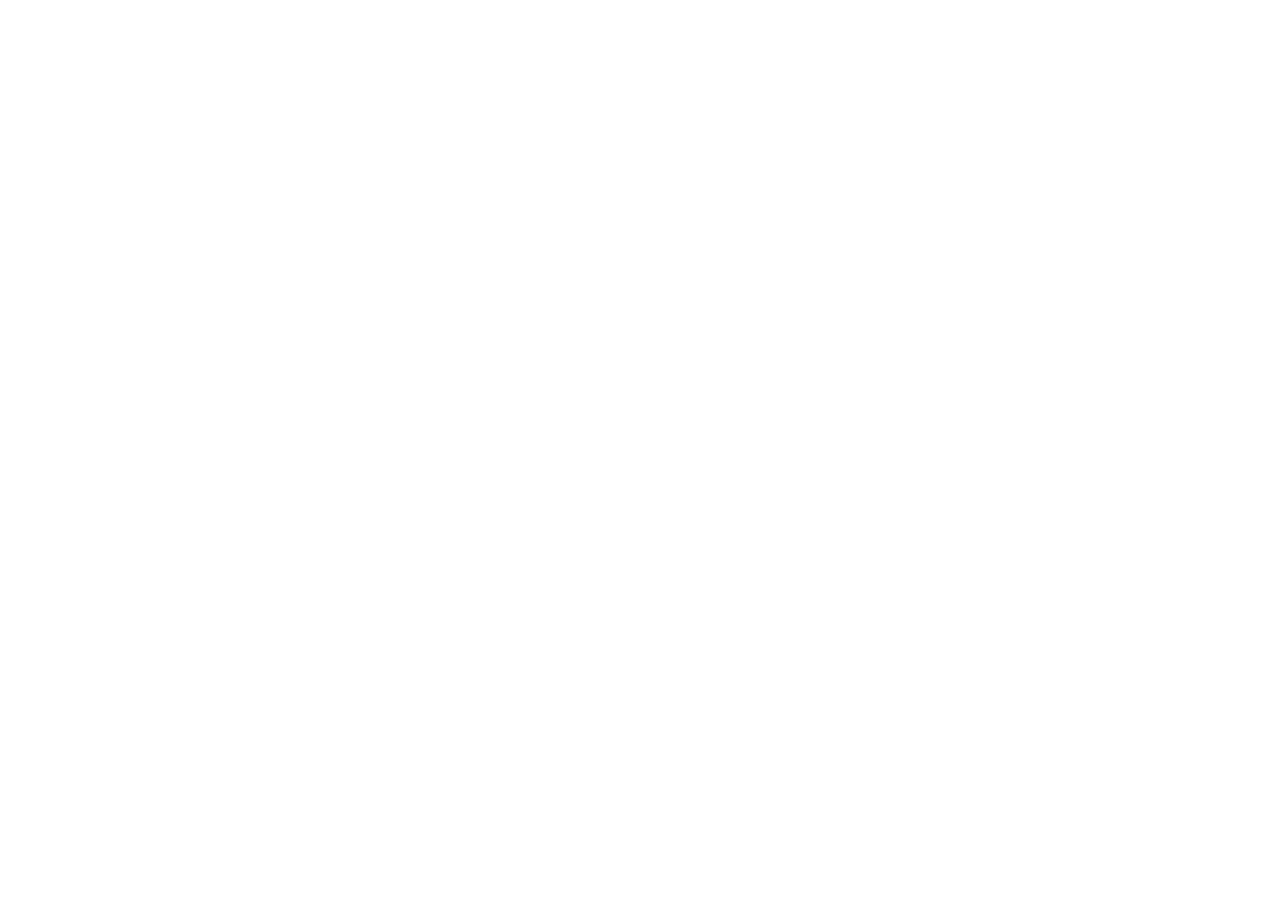
==== commit f1fa4741: "feat(pages): старый лендинг уводит на боевой сайт citybikesib.ru" ====
--- a/index.html
+++ b/index.html
@@ -1,1296 +1,38 @@
 <!DOCTYPE html>
 <html lang="ru">
 <head>
-<meta charset="UTF-8">
-<meta name="viewport" content="width=device-width,initial-scale=1,viewport-fit=cover">
-<meta name="theme-color" content="#0b0d0c">
-<title>Электровелосипед под ключ · Новосибирск</title>
+<meta charset="utf-8">
+<meta name="viewport" content="width=device-width, initial-scale=1">
+<title>CITY BIKE — сайт переехал на citybikesib.ru</title>
+<link rel="canonical" href="https://citybikesib.ru/">
+<meta name="robots" content="noindex, follow">
+<link rel="icon" href="https://citybikesib.ru/favicon.ico" sizes="any">
+<link rel="icon" type="image/png" sizes="192x192" href="https://citybikesib.ru/img/icon/icon-192.png">
+<meta http-equiv="refresh" content="0; url=https://citybikesib.ru/">
 <style>
-*{margin:0;padding:0;box-sizing:border-box}
-:root{
-  --bg:#0b0d0c; --card:#141816; --card2:#1a201d; --line:#26302b;
-  --text:#eef4f0; --dim:#9fb0a8; --mute:#6d7d75;
-  --lime:#c6ff3d; --lime-dark:#8fd400; --green:#3ddc84;
-  --amber:#ffc247; --red:#ff5d6c; --r:16px;
-}
-html,body{background:var(--bg);color:var(--text);font:400 15px/1.45 system-ui,-apple-system,'Segoe UI',Roboto,sans-serif;-webkit-tap-highlight-color:transparent}
-body{padding:0 0 40px;overflow-x:hidden}
-.wrap{max-width:760px;margin:0 auto;padding:0 14px}
-
-header{padding:18px 0 10px;border-bottom:1px solid var(--line)}
-.brand{display:flex;align-items:center;gap:12px}
-.mark{width:44px;height:44px;border-radius:12px;background:linear-gradient(145deg,var(--lime),var(--lime-dark));display:grid;place-items:center;color:#0b0d0c;font-weight:900;font-size:20px;flex:none}
-.brand h1{font-size:17px;font-weight:800;letter-spacing:.02em;line-height:1.15}
-.brand .sub{font-size:11.5px;color:var(--mute);letter-spacing:.12em;text-transform:uppercase;margin-top:3px}
-.addr{margin-top:12px;font-size:12.5px;color:var(--dim);line-height:1.45}
-.addr b{color:var(--text)}
-
-.tabs{display:flex;gap:8px;margin-top:14px;background:var(--card2);border:1px solid var(--line);border-radius:14px;padding:5px}
-.tab{flex:1;padding:10px;border-radius:10px;border:0;background:transparent;color:var(--dim);font:700 13.5px/1 system-ui,sans-serif;cursor:pointer}
-.tab.on{background:var(--lime);color:#0b0d0c}
-
-.card{background:var(--card);border:1px solid var(--line);border-radius:var(--r);padding:16px;margin-top:14px}
-.card h2{font-size:12px;letter-spacing:.14em;text-transform:uppercase;color:var(--mute);font-weight:700;margin-bottom:12px;display:flex;align-items:center;gap:8px}
-.card h2 span{width:22px;height:22px;border-radius:7px;background:var(--card2);color:var(--lime);display:grid;place-items:center;font-size:11px;flex:none}
-
-.row{display:flex;align-items:center;justify-content:space-between;gap:12px;padding:9px 0;border-bottom:1px solid rgba(255,255,255,.05)}
-.row:last-child{border-bottom:0}
-.lab{font-size:13.5px;color:var(--dim)}
-.lab b{color:var(--text)}
-
-.chips{display:flex;flex-wrap:wrap;gap:8px}
-.chip{padding:9px 14px;border-radius:11px;background:var(--card2);border:1px solid var(--line);color:var(--dim);font-size:13.5px;font-weight:600;cursor:pointer;user-select:none;transition:.15s}
-.chip:hover{border-color:#3a4a42;color:var(--text)}
-.chip.on{background:var(--lime);border-color:var(--lime);color:#0b0d0c}
-.chip small{opacity:.7;font-weight:600;margin-left:4px;font-size:11px}
-
-.opts{display:grid;gap:8px}
-.opt{display:flex;align-items:center;gap:10px;padding:10px 12px;border-radius:12px;background:var(--card2);border:1px solid var(--line);cursor:pointer;user-select:none;font-size:13.5px}
-.opt input{appearance:none;width:20px;height:20px;border-radius:6px;border:2px solid #3a4a42;flex:none;display:grid;place-items:center;cursor:pointer}
-.opt input:checked{background:var(--lime);border-color:var(--lime)}
-.opt input:checked::after{content:'✓';color:#0b0d0c;font-weight:900;font-size:13px}
-.opt .pr{margin-left:auto;font-weight:800;color:var(--text);white-space:nowrap}
-
-input[type=range]{-webkit-appearance:none;width:100%;height:6px;border-radius:6px;background:linear-gradient(90deg,var(--lime),var(--lime-dark));outline:none}
-input[type=range]::-webkit-slider-thumb{-webkit-appearance:none;width:24px;height:24px;border-radius:50%;background:#fff;border:3px solid var(--lime);cursor:pointer}
-
-.result{margin-top:16px;background:linear-gradient(180deg,#182018,#111614);border:1px solid #2f3d34;border-radius:20px;overflow:hidden}
-.res-top{padding:18px 18px 6px}
-.cap{font-size:11px;letter-spacing:.16em;text-transform:uppercase;color:var(--mute);font-weight:700}
-.total{display:flex;align-items:baseline;gap:8px;margin-top:4px}
-.total b{font-size:38px;font-weight:900;letter-spacing:-.02em;color:var(--lime);font-variant-numeric:tabular-nums}
-.total span{font-size:20px;color:var(--dim)}
-.res-note{font-size:12.5px;color:var(--dim);margin-top:6px}
-
-.specs{display:grid;grid-template-columns:repeat(4,1fr);gap:8px;padding:14px 18px 4px}
-.spec{background:rgba(255,255,255,.03);border:1px solid var(--line);border-radius:12px;padding:9px 10px}
-.spec .k{font-size:10px;letter-spacing:.08em;text-transform:uppercase;color:var(--mute)}
-.spec .v{font-size:18px;font-weight:800;margin-top:3px;font-variant-numeric:tabular-nums}
-.spec .v small{font-size:11px;color:var(--dim);font-weight:600}
-
-.parts{padding:12px 18px 4px}
-.part{display:flex;justify-content:space-between;gap:10px;padding:8px 0;border-bottom:1px dashed rgba(255,255,255,.07);font-size:13.5px}
-.part:last-child{border-bottom:0}
-.part .n{color:var(--dim)}
-.part .n b{color:var(--text);display:block;font-size:13.5px}
-.part .n i{font-style:normal;font-size:11.5px;color:var(--mute)}
-.part .p{font-weight:800;white-space:nowrap;font-variant-numeric:tabular-nums}
-
-.warn{margin:10px 18px 0;padding:10px 12px;border-radius:12px;background:rgba(255,194,71,.09);border:1px solid rgba(255,194,71,.35);color:#ffd98a;font-size:12.5px;line-height:1.4}
-.warn b{color:var(--amber)}
-
-.cta{display:flex;gap:10px;padding:16px 18px 18px;flex-wrap:wrap}
-.btn{flex:1 1 160px;min-height:50px;border:0;border-radius:13px;font:700 15px/1 system-ui,sans-serif;cursor:pointer;display:grid;place-items:center;text-decoration:none}
-.btn.primary{background:var(--lime);color:#0b0d0c}
-.btn.primary:hover{background:#d6ff70}
-.btn.ghost{background:transparent;border:1px solid #3a4a42;color:var(--text)}
-.btn.ghost:hover{border-color:var(--lime);color:var(--lime)}
-
-.info{margin-top:16px;background:var(--card);border:1px solid var(--line);border-radius:var(--r);padding:16px}
-.info h3{font-size:12px;letter-spacing:.14em;text-transform:uppercase;color:var(--mute);margin-bottom:10px}
-.info ul{list-style:none;display:grid;gap:8px}
-.info li{font-size:13.5px;color:var(--dim);padding-left:22px;position:relative}
-.info li::before{content:'✓';position:absolute;left:0;color:var(--green);font-weight:900}
-.info .fine{font-size:11.5px;color:var(--mute);margin-top:12px;line-height:1.5}
-
-footer{margin-top:18px;text-align:center;font-size:11.5px;color:var(--mute)}
-.toast{position:fixed;left:50%;bottom:24px;transform:translateX(-50%) translateY(80px);background:var(--lime);color:#0b0d0c;font-weight:700;padding:12px 18px;border-radius:12px;transition:.25s;z-index:50;font-size:14px}
-.toast.on{transform:translateX(-50%) translateY(0)}
-.hidden{display:none}
-
-@media(max-width:520px){
-  .specs{grid-template-columns:repeat(2,1fr)}
-  .total b{font-size:32px}
-}
+  html,body{margin:0;height:100%;background:#050a12;color:#e8f1ff;
+    font:16px/1.5 -apple-system,"Segoe UI",Roboto,Arial,sans-serif}
+  .w{max-width:520px;margin:0 auto;height:100%;display:flex;flex-direction:column;
+    align-items:center;justify-content:center;text-align:center;padding:24px}
+  img{width:96px;height:96px;border-radius:50%;margin-bottom:18px}
+  a{color:#7fd3ff}
+  p{margin:6px 0;color:#9fb3c8}
 </style>
+<script>
+  // старые QR и ссылки вели на этот адрес — уводим на боевой сайт, метку ?s= сохраняем
+  (function () {
+    var to = 'https://citybikesib.ru/' + (location.search || '') + (location.hash || '');
+    location.replace(to);
+  })();
+</script>
 </head>
 <body>
-<div class="wrap">
-
-<header>
-  <div class="brand">
-    <div class="mark">⚡</div>
-    <div>
-      <h1>Электрификация велосипедов</h1>
-      <div class="sub">Новосибирск · под ключ</div>
-    </div>
-  </div>
-  <div class="addr">📍 <b>Вокзальная магистраль, 3</b> · установка и сборка на месте, без выезда</div>
-  <div class="tabs">
-    <button class="tab on" id="tabKit" type="button">Готовый комплект</button>
-    <button class="tab" id="tabBuild" type="button">Сборка по компонентам</button>
-  </div>
-</header>
-
-<section class="card">
-  <h2><span>1</span> Ваш велосипед</h2>
-  <div class="row" style="display:block">
-    <div class="lab" style="margin-bottom:10px">Тип</div>
-    <div class="chips" id="typeChips"></div>
-  </div>
-  <div class="row" style="display:block">
-    <div class="lab" style="margin-bottom:10px">Диаметр колеса</div>
-    <div class="chips" id="wheelChips"></div>
-  </div>
-  <div class="row" style="display:block">
-    <div class="lab" style="margin-bottom:8px">Вес райдера: <b id="riderVal">85 кг</b></div>
-    <input type="range" id="rider" min="50" max="150" step="5" value="85">
-  </div>
-  <div class="row" style="display:block">
-    <div class="lab" style="margin-bottom:10px">Груз</div>
-    <div class="chips" id="cargoChips"></div>
-  </div>
-</section>
-
-<section class="card">
-  <h2><span>2</span> Как будете ездить</h2>
-  <div class="row" style="display:block">
-    <div class="lab" style="margin-bottom:10px">Комфортная скорость</div>
-    <div class="chips" id="speedChips"></div>
-  </div>
-  <div class="row" style="display:block">
-    <div class="lab" style="margin-bottom:10px">Маршруты</div>
-    <div class="chips" id="terrainChips"></div>
-  </div>
-  <div class="row" style="display:block">
-    <div class="lab" style="margin-bottom:10px">Запас хода</div>
-    <div class="chips" id="rangeChips"></div>
-  </div>
-  <div class="row" style="display:block">
-    <div class="lab" style="margin-bottom:10px">Аккумулятор</div>
-    <div class="chips" id="brandChips"></div>
-  </div>
-</section>
-
-<section class="card hidden" id="buildCard">
-  <h2><span>3</span> Сборка</h2>
-  <div class="row" style="display:block">
-    <div class="lab" style="margin-bottom:10px">Рама</div>
-    <div class="chips" id="frameChips"></div>
-  </div>
-  <div class="row" style="display:block">
-    <div class="lab" style="margin-bottom:10px">Дисплей</div>
-    <div class="chips" id="displayChips"></div>
-  </div>
-  <div class="row" style="display:block">
-    <div class="lab" style="margin-bottom:10px">Спицовка</div>
-    <div class="chips" id="laceChips"></div>
-  </div>
-  <div class="row" style="display:block">
-    <div class="lab" style="margin-bottom:10px">Опции</div>
-    <div class="opts" id="optList"></div>
-  </div>
-</section>
-
-<section class="result" id="result"></section>
-
-<div class="info">
-  <h3>Что входит</h3>
-  <ul>
-    <li>Мотор-колесо, спицовка в обод под ваш размер, покрышка и камера</li>
-    <li>Контроллер, дисплей, ассистент (PAS), газ, короб для электроники</li>
-    <li>Аккумулятор с зарядным устройством, гарантия на АКБ</li>
-    <li>Установка, настройка, проверка на стенде и тест-драйв</li>
-  </ul>
-  <div class="fine">Гарантия: LG — 1 год, China A+ — 6 месяцев, на работу — по договорённости. Итоговая смета подтверждается после осмотра велосипеда: рама, дропауты и тормоза могут потребовать доработки.</div>
+<div class="w">
+  <img src="https://citybikesib.ru/img/icon/icon-192.png" alt="CITY BIKE">
+  <h1 style="font-size:22px;margin:0 0 10px">CITY BIKE — ремонт электровелосипедов</h1>
+  <p>Сайт переехал: <a href="https://citybikesib.ru/">citybikesib.ru</a></p>
+  <p>Новосибирск · Вокзальная магистраль, 3 · Пн–Сб 11:00–20:00</p>
+  <p><a href="https://t.me/citybike_nsk_bot">Написать в Telegram</a> · <a href="tel:+79137585571">+7 913-758-55-71</a></p>
 </div>
-
-<footer>Вокзальная магистраль, 3 · Новосибирск · без выезда</footer>
-</div>
-<div class="toast" id="toast">Заявка скопирована</div>
-
-<script>
-const DATA = {
- "frames": [
-  {
-   "id": "mountain_al",
-   "name": "Горная алюминиевая",
-   "price": 35000
-  },
-  {
-   "id": "mountain_steel",
-   "name": "Горная стальная",
-   "price": 20000
-  },
-  {
-   "id": "fat_al",
-   "name": "Фэт алюминиевая",
-   "price": 50000
-  },
-  {
-   "id": "fat_steel",
-   "name": "Фэт стальная",
-   "price": 25000
-  },
-  {
-   "id": "space",
-   "name": "Пространственная",
-   "price": 130000
-  }
- ],
- "work": {
-  "basic": {
-   "id": "basic",
-   "name": "Базовая спицовка",
-   "price": 12700
-  },
-  "premium": {
-   "id": "premium",
-   "name": "Премиум спицовка (e-MTX)",
-   "price": 17200
-  }
- },
- "options": [
-  {
-   "id": "pas",
-   "name": "PAS ассистент",
-   "price": 1500
-  },
-  {
-   "id": "throttle_std",
-   "name": "Курок газа",
-   "price": 1500
-  },
-  {
-   "id": "throttle_half",
-   "name": "Половинчатая ручка газа",
-   "price": 3500
-  },
-  {
-   "id": "brakes_hydr",
-   "name": "Гидравлические тормоза DOT",
-   "price": 12000
-  },
-  {
-   "id": "mirrors",
-   "name": "Зеркала",
-   "price": 1500
-  },
-  {
-   "id": "wings",
-   "name": "Крылья",
-   "price": 1500
-  },
-  {
-   "id": "dropout",
-   "name": "Усилители дропаутов (мотор ≥500 Вт)",
-   "price": 1500
-  }
- ],
- "displays": [
-  {
-   "id": "none",
-   "name": "Без дисплея (ключ/индикатор)",
-   "price": 1000
-  },
-  {
-   "id": "bw",
-   "name": "Чёрно-белый дисплей",
-   "price": 7000
-  },
-  {
-   "id": "color",
-   "name": "Цветной дисплей",
-   "price": 7500
-  }
- ],
- "motors": [
-  {
-   "id": "geared_mountain_250_front",
-   "name": "250 Вт перед",
-   "power": 250,
-   "mount": "front",
-   "family": "mountain",
-   "kind": "geared",
-   "price": 15700
-  },
-  {
-   "id": "geared_mountain_250_rear",
-   "name": "250 Вт зад",
-   "power": 250,
-   "mount": "rear",
-   "family": "mountain",
-   "kind": "geared",
-   "price": 15700
-  },
-  {
-   "id": "geared_mountain_350_front",
-   "name": "350 Вт перед",
-   "power": 350,
-   "mount": "front",
-   "family": "mountain",
-   "kind": "geared",
-   "price": 16800
-  },
-  {
-   "id": "geared_mountain_350_rear",
-   "name": "350 Вт зад",
-   "power": 350,
-   "mount": "rear",
-   "family": "mountain",
-   "kind": "geared",
-   "price": 16800
-  },
-  {
-   "id": "geared_mountain_500_front",
-   "name": "500 Вт перед",
-   "power": 500,
-   "mount": "front",
-   "family": "mountain",
-   "kind": "geared",
-   "price": 18000
-  },
-  {
-   "id": "geared_mountain_500_rear",
-   "name": "500 Вт зад",
-   "power": 500,
-   "mount": "rear",
-   "family": "mountain",
-   "kind": "geared",
-   "price": 18000
-  },
-  {
-   "id": "geared_fat_500_front",
-   "name": "500 Вт перед",
-   "power": 500,
-   "mount": "front",
-   "family": "fat",
-   "kind": "geared",
-   "price": 22000
-  },
-  {
-   "id": "geared_mountain_750_rear",
-   "name": "750 Вт зад",
-   "power": 750,
-   "mount": "rear",
-   "family": "mountain",
-   "kind": "geared",
-   "price": 25000
-  },
-  {
-   "id": "geared_fat_750_rear",
-   "name": "750 Вт зад",
-   "power": 750,
-   "mount": "rear",
-   "family": "fat",
-   "kind": "geared",
-   "price": 26000
-  },
-  {
-   "id": "geared_fat_950_rear",
-   "name": "950 Вт зад",
-   "power": 950,
-   "mount": "rear",
-   "family": "fat",
-   "kind": "geared",
-   "price": 16000
-  },
-  {
-   "id": "geared_fat_1000ch_rear",
-   "name": "1000 Вт зад (1000Ch W)",
-   "power": 1000,
-   "mount": "rear",
-   "family": "fat",
-   "kind": "geared",
-   "price": 16000
-  },
-  {
-   "id": "dd_mountain_1000",
-   "name": "1000 Вт зад",
-   "power": 1000,
-   "mount": "rear",
-   "family": "mountain",
-   "kind": "dd",
-   "price": 21000
-  },
-  {
-   "id": "geared_fat_1000_rear",
-   "name": "1000 Вт зад",
-   "power": 1000,
-   "mount": "rear",
-   "family": "fat",
-   "kind": "geared",
-   "price": 28000
-  },
-  {
-   "id": "geared_mountain_1000_rear",
-   "name": "1000 Вт зад",
-   "power": 1000,
-   "mount": "rear",
-   "family": "mountain",
-   "kind": "geared",
-   "price": 28000
-  },
-  {
-   "id": "dd_fat_1000",
-   "name": "1000 Вт зад",
-   "power": 1000,
-   "mount": "rear",
-   "family": "fat",
-   "kind": "dd",
-   "price": 35000
-  },
-  {
-   "id": "geared_fat_1200_rear",
-   "name": "1200 Вт зад",
-   "power": 1200,
-   "mount": "rear",
-   "family": "fat",
-   "kind": "geared",
-   "price": 34000
-  },
-  {
-   "id": "dd_fat_1500",
-   "name": "1500 Вт зад",
-   "power": 1500,
-   "mount": "rear",
-   "family": "fat",
-   "kind": "dd",
-   "price": 25000
-  },
-  {
-   "id": "dd_mountain_1500",
-   "name": "1500 Вт зад",
-   "power": 1500,
-   "mount": "rear",
-   "family": "mountain",
-   "kind": "dd",
-   "price": 25000
-  },
-  {
-   "id": "dd_fat_2000",
-   "name": "2000 Вт зад",
-   "power": 2000,
-   "mount": "rear",
-   "family": "fat",
-   "kind": "dd",
-   "price": 28000
-  },
-  {
-   "id": "dd_mountain_2000",
-   "name": "2000 Вт зад",
-   "power": 2000,
-   "mount": "rear",
-   "family": "mountain",
-   "kind": "dd",
-   "price": 28000
-  },
-  {
-   "id": "dd_fat_3000",
-   "name": "3000 Вт зад",
-   "power": 3000,
-   "mount": "rear",
-   "family": "fat",
-   "kind": "dd",
-   "price": 45000
-  },
-  {
-   "id": "dd_fat_5000",
-   "name": "5000 Вт зад",
-   "power": 5000,
-   "mount": "rear",
-   "family": "fat",
-   "kind": "dd",
-   "price": 60000
-  }
- ],
- "controllers": [
-  {
-   "id": "c1",
-   "name": "36-48V 15A (250-350W)",
-   "volts": [
-    36,
-    48
-   ],
-   "amps": 15,
-   "rated": 250,
-   "price": 6000
-  },
-  {
-   "id": "c2",
-   "name": "36-48V 18A (350W)",
-   "volts": [
-    36,
-    48
-   ],
-   "amps": 18,
-   "rated": 350,
-   "price": 7000
-  },
-  {
-   "id": "c4",
-   "name": "36-48V 25A (500W)",
-   "volts": [
-    36,
-    48
-   ],
-   "amps": 25,
-   "rated": 500,
-   "price": 9000
-  },
-  {
-   "id": "c5",
-   "name": "48V 30A (750W)",
-   "volts": [
-    48
-   ],
-   "amps": 30,
-   "rated": 750,
-   "price": 10000
-  },
-  {
-   "id": "c5_60",
-   "name": "60V 30A (750W)",
-   "volts": [
-    60
-   ],
-   "amps": 30,
-   "rated": 750,
-   "price": 11000
-  },
-  {
-   "id": "c12",
-   "name": "48-60-72V 50A (1000W DD фэт)",
-   "volts": [
-    48,
-    60,
-    72
-   ],
-   "amps": 50,
-   "rated": 1000,
-   "price": 8000
-  },
-  {
-   "id": "c6",
-   "name": "36-72V 35A (1000W)",
-   "volts": [
-    36,
-    72
-   ],
-   "amps": 35,
-   "rated": 1000,
-   "price": 11000
-  },
-  {
-   "id": "c7",
-   "name": "48-60V 40A (1200W)",
-   "volts": [
-    48,
-    60
-   ],
-   "amps": 40,
-   "rated": 1200,
-   "price": 13000
-  },
-  {
-   "id": "c7_72",
-   "name": "72V 40A (1200W)",
-   "volts": [
-    72
-   ],
-   "amps": 40,
-   "rated": 1200,
-   "price": 23000
-  },
-  {
-   "id": "c8_mt",
-   "name": "48-60V 50A (1500W горный DD)",
-   "volts": [
-    48,
-    60
-   ],
-   "amps": 50,
-   "rated": 1500,
-   "price": 17000
-  },
-  {
-   "id": "c8_fat",
-   "name": "48-60V 45A (1500W фэт DD)",
-   "volts": [
-    48,
-    60
-   ],
-   "amps": 45,
-   "rated": 1500,
-   "price": 17000
-  },
-  {
-   "id": "c9",
-   "name": "48-60-72V 60A (2000W)",
-   "volts": [
-    48,
-    60,
-    72
-   ],
-   "amps": 60,
-   "rated": 2000,
-   "price": 18000
-  },
-  {
-   "id": "c10",
-   "name": "48-60-72V 80A (3000W)",
-   "volts": [
-    48,
-    60,
-    72
-   ],
-   "amps": 80,
-   "rated": 3000,
-   "price": 21000
-  },
-  {
-   "id": "c11",
-   "name": "48-60-72V 120A (5000W)",
-   "volts": [
-    48,
-    60,
-    72
-   ],
-   "amps": 120,
-   "rated": 5000,
-   "price": 28000
-  }
- ],
- "batts": [
-  {
-   "id": "36_10_china",
-   "brand": "China A+",
-   "v": 36,
-   "ah": 10,
-   "price": 12700
-  },
-  {
-   "id": "36_10_lg",
-   "brand": "LG",
-   "v": 36,
-   "ah": 10,
-   "price": 19400
-  },
-  {
-   "id": "36_15_china",
-   "brand": "China A+",
-   "v": 36,
-   "ah": 15,
-   "price": 15800
-  },
-  {
-   "id": "36_15_lg",
-   "brand": "LG",
-   "v": 36,
-   "ah": 15,
-   "price": 24900
-  },
-  {
-   "id": "36_20_china",
-   "brand": "China A+",
-   "v": 36,
-   "ah": 20,
-   "price": 18900
-  },
-  {
-   "id": "36_20h_china",
-   "brand": "China A+",
-   "v": 36,
-   "ah": 20,
-   "price": 25900
-  },
-  {
-   "id": "36_20_lg",
-   "brand": "LG",
-   "v": 36,
-   "ah": 20,
-   "price": 30400
-  },
-  {
-   "id": "36_25_china",
-   "brand": "China A+",
-   "v": 36,
-   "ah": 25,
-   "price": 27450
-  },
-  {
-   "id": "36_25_lg",
-   "brand": "LG",
-   "v": 36,
-   "ah": 25,
-   "price": 37300
-  },
-  {
-   "id": "36_30_china",
-   "brand": "China A+",
-   "v": 36,
-   "ah": 30,
-   "price": 36000
-  },
-  {
-   "id": "36_30_lg",
-   "brand": "LG",
-   "v": 36,
-   "ah": 30,
-   "price": 44200
-  },
-  {
-   "id": "36_55_lg",
-   "brand": "LG",
-   "v": 36,
-   "ah": 55,
-   "price": 78750
-  },
-  {
-   "id": "36_55_china",
-   "brand": "China A+",
-   "v": 36,
-   "ah": 55,
-   "price": 78750
-  },
-  {
-   "id": "48_10_china",
-   "brand": "China A+",
-   "v": 48,
-   "ah": 10,
-   "price": 14500
-  },
-  {
-   "id": "48_10_lg",
-   "brand": "LG",
-   "v": 48,
-   "ah": 10,
-   "price": 22700
-  },
-  {
-   "id": "48_15_china",
-   "brand": "China A+",
-   "v": 48,
-   "ah": 15,
-   "price": 18590
-  },
-  {
-   "id": "48_15h_china",
-   "brand": "China A+",
-   "v": 48,
-   "ah": 15,
-   "price": 25590
-  },
-  {
-   "id": "48_15_lg",
-   "brand": "LG",
-   "v": 48,
-   "ah": 15,
-   "price": 29850
-  },
-  {
-   "id": "48_20_china",
-   "brand": "China A+",
-   "v": 48,
-   "ah": 20,
-   "price": 22620
-  },
-  {
-   "id": "48_20h_china",
-   "brand": "China A+",
-   "v": 48,
-   "ah": 20,
-   "price": 29620
-  },
-  {
-   "id": "48_20_lg",
-   "brand": "LG",
-   "v": 48,
-   "ah": 20,
-   "price": 34900
-  },
-  {
-   "id": "48_20h_lg",
-   "brand": "LG",
-   "v": 48,
-   "ah": 20,
-   "price": 42900
-  },
-  {
-   "id": "48_25_china",
-   "brand": "China A+",
-   "v": 48,
-   "ah": 25,
-   "price": 28850
-  },
-  {
-   "id": "48_25_lg",
-   "brand": "LG",
-   "v": 48,
-   "ah": 25,
-   "price": 42900
-  },
-  {
-   "id": "48_30_china",
-   "brand": "China A+",
-   "v": 48,
-   "ah": 30,
-   "price": 35080
-  },
-  {
-   "id": "48_30_lg",
-   "brand": "LG",
-   "v": 48,
-   "ah": 30,
-   "price": 50900
-  },
-  {
-   "id": "48_35_china",
-   "brand": "China A+",
-   "v": 48,
-   "ah": 35,
-   "price": 40500
-  },
-  {
-   "id": "48_35_lg",
-   "brand": "LG",
-   "v": 48,
-   "ah": 35,
-   "price": 58900
-  },
-  {
-   "id": "48_40_china",
-   "brand": "China A+",
-   "v": 48,
-   "ah": 40,
-   "price": 47580
-  },
-  {
-   "id": "48_40_lg",
-   "brand": "LG",
-   "v": 48,
-   "ah": 40,
-   "price": 65900
-  },
-  {
-   "id": "48_50_china",
-   "brand": "China A+",
-   "v": 48,
-   "ah": 50,
-   "price": 60000
-  },
-  {
-   "id": "48_50_lg",
-   "brand": "LG",
-   "v": 48,
-   "ah": 50,
-   "price": 82110
-  },
-  {
-   "id": "48_55_china",
-   "brand": "China A+",
-   "v": 48,
-   "ah": 55,
-   "price": 66200
-  },
-  {
-   "id": "48_55_lg",
-   "brand": "LG",
-   "v": 48,
-   "ah": 55,
-   "price": 89250
-  },
-  {
-   "id": "60_30_lg",
-   "brand": "LG",
-   "v": 60,
-   "ah": 30,
-   "price": 58590
-  },
-  {
-   "id": "60_50_china",
-   "brand": "China A+",
-   "v": 60,
-   "ah": 50,
-   "price": 75000
-  },
-  {
-   "id": "60_50_lg",
-   "brand": "LG",
-   "v": 60,
-   "ah": 50,
-   "price": 90720
-  },
-  {
-   "id": "60_55_china",
-   "brand": "China A+",
-   "v": 60,
-   "ah": 55,
-   "price": 82800
-  },
-  {
-   "id": "60_55_lg",
-   "brand": "LG",
-   "v": 60,
-   "ah": 55,
-   "price": 98800
-  },
-  {
-   "id": "72_30_lg",
-   "brand": "LG",
-   "v": 72,
-   "ah": 30,
-   "price": 79590
-  },
-  {
-   "id": "72_40_lg",
-   "brand": "LG",
-   "v": 72,
-   "ah": 40,
-   "price": 99120
-  },
-  {
-   "id": "72_50_china",
-   "brand": "China A+",
-   "v": 72,
-   "ah": 50,
-   "price": 95000
-  },
-  {
-   "id": "72_50_lg",
-   "brand": "LG",
-   "v": 72,
-   "ah": 50,
-   "price": 118650
-  },
-  {
-   "id": "72_55_china",
-   "brand": "China A+",
-   "v": 72,
-   "ah": 55,
-   "price": 104300
-  },
-  {
-   "id": "72_55_lg",
-   "brand": "LG",
-   "v": 72,
-   "ah": 55,
-   "price": 128400
-  }
- ],
- "install": 8500
-};
-
-const PHONE = '+7 913-758-55-71'; // телефон для кнопки «позвонить»
-const PHONE_RAW = '79137585571'; // тот же номер цифрами для tel:
-const TELEGRAM = 'https://t.me/citybike_nsk_bot';
-
-const state = {
-  mode:'kit',
-  type:'mountain',
-  wheel:'27.5',
-  rider:85,
-  cargo:0,
-  speed:35,
-  terrain:'city',
-  range:40,
-  brand:'LG',
-  frame:'none',
-  display:'color',
-  lacing:'basic',
-  opts:{pas:true,throttle_std:true,dropout:true,brakes_hydr:false,mirrors:false,wings:false,throttle_half:false}
-};
-
-const KITS = [
-  {id:'k250', name:'Редукторный 250 Вт', power:250, price:19000, ctrl:'36В 15А', vmax:{36:27}, wheels:['26','27.5','29']},
-  {id:'k500', name:'Редукторный 350–500 Вт', power:500, price:21900, ctrl:'36/48В 17–25А', vmax:{36:30,48:40}, wheels:['26','27.5','29']},
-  {id:'k1000', name:'MXUS XF19R · редукторный 1000 Вт', power:1000, price:34900, ctrl:'36/48В 30–35А · редуктор 4.3 кг', vmax:{36:38,48:50}, wheels:['26','27.5','29']},
-  {id:'k3000', name:'Direct-drive 3000 Вт', power:3000, price:42900, ctrl:'48–72В 60–80А', vmax:{48:60,72:75}, wheels:['26','27.5','29','R17','R18','R19','R20','R21']}
-];
-
-const money = n => Math.round(n).toLocaleString('ru-RU') + ' ₽';
-const byId = (arr,id) => arr.find(x => x.id === id);
-
-/* ── модели ─────────────────────────────────────────────────── */
-function whPerKm(speed, mass, terrain){
-  const v = speed / 3.6, crr = 0.009, cda = 0.42, rho = 1.2, eff = 0.82;
-  const p = crr * mass * 9.81 * v + 0.5 * rho * cda * v * v * v;
-  const f = terrain === 'hills' ? 1.45 : terrain === 'city' ? 1.18 : 1.0;
-  return (p / eff) * f / speed;
-}
-
-function kitSpeed(kit, v){
-  if (kit.id === 'k250') return Math.round(kit.vmax[36]);
-  return Math.round(kit.vmax[v] || kit.vmax[48]);
-}
-
-function pickKit(){
-  const isR = state.wheel.startsWith('R');
-  if (isR || state.type === 'fat') return KITS[3];
-  return KITS.find(k => (k.vmax[48] || k.vmax[36]) >= state.speed) || KITS[3];
-}
-
-/* ── конструктор ─────────────────────────────────────────────── */
-// скорость ≈ напряжение × KV мотора (км/ч на вольт)
-const KV = {250:0.70, 350:0.83, 500:0.95, 750:0.85, 950:0.90, 1000:0.95, 1200:0.95, 1500:1.00, 2000:1.05, 3000:1.10, 5000:1.20};
-function speedAt(motor, v){ return Math.round((KV[motor.power] || 0.9) * v); }
-
-function motorsFor(){
-  const fam = state.type === 'fat' ? 'fat' : 'mountain';
-  return DATA.motors.filter(m => m.family === fam && m.mount === 'rear');
-}
-
-const POWER_FOR_SPEED = [[25,250],[30,350],[35,500],[40,750],[45,1000],[50,1200],[55,1500],[60,2000],[70,3000],[999,5000]];
-function powerNeed(s){ for (const [v,p] of POWER_FOR_SPEED) if (s <= v) return p; return 5000; }
-
-function pickMotor(){
-  const list = motorsFor();
-  const need = powerNeed(state.speed);
-  return list.find(m => m.power >= need) || list[list.length - 1];
-}
-
-function chooseDrive(motor){
-  const order = [48, 60, 72];
-  for (const v of order) {
-    const c = pickController(motor, v);
-    if (c && c.volts.includes(v) && speedAt(motor, v) >= state.speed) return {ctrl:c, v};
-  }
-  const c = pickController(motor, 72) || pickController(motor, 60) || pickController(motor, 48) || DATA.controllers[DATA.controllers.length - 1];
-  const v = Math.max.apply(null, c.volts);
-  return {ctrl:c, v};
-}
-
-function voltsFor(motor, ctrl){
-  const vs = ctrl.volts.slice().sort((a,b) => a-b);
-  const fit = vs.find(v => speedAt(motor, v) >= state.speed);
-  return fit || vs[vs.length - 1];
-}
-
-function pickController(motor, v){
-  const list = DATA.controllers
-    .filter(c => c.rated >= motor.power - 50 && c.volts.includes(v))
-    .sort((a,b) => a.rated - b.rated || a.price - b.price);
-  return list[0] || DATA.controllers[DATA.controllers.length - 1];
-}
-
-function pickBatt(v, needKm, whkm){
-  const pool = DATA.batts.filter(b => b.v === v && b.brand === state.brand).sort((a,b) => a.ah - b.ah || a.price - b.price);
-  const pool2 = pool.length ? pool : DATA.batts.filter(b => b.v === v).sort((a,b) => a.ah - b.ah || a.price - b.price);
-  if (!pool2.length) return {batt:null, short:false};
-  const need = needKm * whkm * 1.15;
-  const fit = pool2.find(b => b.v * b.ah * 0.8 >= need);
-  return fit ? {batt:fit, short:false} : {batt:pool2[pool2.length - 1], short:true};
-}
-
-
-function build(){
-  const mass = 18 + state.rider + state.cargo + 5;
-  const parts = [];
-  const warns = [];
-  let motor, ctrl, batt, speed, kit = null;
-
-  if (state.mode === 'kit') {
-    kit = pickKit();
-    const v = kit.id === 'k250' ? 36 : (kit.id === 'k3000' ? 48 : 48);
-    speed = kitSpeed(kit, v);
-    const whkm = whPerKm(Math.min(state.speed, speed), mass, state.terrain);
-    const b = pickBatt(v, state.range, whkm);
-    batt = b.batt;
-    if (state.type === 'fat') warns.push('Для фэта подбор идёт по компонентам: откройте вкладку «Сборка по компонентам» — там моторы 500–1200 Вт под ваш вес и скорость.');
-    if (b.short && batt) warns.push('Батареи ' + batt.v + 'В ' + batt.ah + 'Ач хватит примерно на ' + Math.round(batt.v*batt.ah*0.8/whkm) + ' км — меньше нужного запаса.');
-    parts.push({n:kit.name + (kit.id === 'k250' ? ' · под заказ' : ''), d:kit.ctrl + ' · колесо ' + state.wheel + (state.wheel.startsWith('R') ? '' : '"') + ' · дисплей, PAS, газ, короб', p:kit.price});
-    if (batt) parts.push({n:'АКБ ' + batt.brand + ' ' + batt.v + 'В ' + batt.ah + 'Ач', d:'гарантия ' + (batt.brand === 'LG' ? '1 год' : '6 мес'), p:batt.price});
-    parts.push({n:'Установка', d:'настройка, стенд, тест-драйв', p:DATA.install});
-    const total = parts.reduce((s,x) => s + x.p, 0);
-    return {total, parts, warns, speed, power:kit.power, range: batt ? Math.round(batt.v*batt.ah*0.8/whPerKm(Math.min(state.speed,speed),mass,state.terrain)) : 0,
-      whkm: whPerKm(Math.min(state.speed,speed),mass,state.terrain), kit, batt, motor:null};
-  }
-
-  // конструктор
-  motor = pickMotor();
-  const drv = chooseDrive(motor);
-  ctrl = drv.ctrl;
-  const v = drv.v;
-  speed = speedAt(motor, v);
-  if (speed < state.speed) warns.push('На этой сборке максимум ' + speed + ' км/ч. Чтобы выйти на ' + state.speed + ' км/ч, нужен мотор мощнее или колесо с другой намоткой — обсудим при осмотре.');
-  const whkm = whPerKm(Math.min(state.speed, speed), mass, state.terrain);
-  const b = pickBatt(v, state.range, whkm);
-  batt = b.batt;
-  if (b.short && batt) warns.push('Максимальная батарея ' + batt.v + 'В ' + batt.ah + 'Ач даёт около ' + Math.round(batt.v*batt.ah*0.8/whkm) + ' км — меньше нужного запаса.');
-
-  const ctrlPower = ctrl.amps * v;
-  if (ctrlPower < motor.power * 0.9) warns.push('Контроллер ' + ctrl.amps + 'А при ' + v + 'В выдаёт ~' + Math.round(ctrlPower) + ' Вт, а мотор ' + motor.power + ' Вт — на полную он не выйдет. Подберём контроллер мощнее.');
-
-  parts.push({n:'Мотор ' + motor.name, d:(motor.kind === 'dd' ? 'Direct-drive' : 'редукторный') + ' · ' + (motor.family === 'fat' ? 'фэт' : 'горный'), p:motor.price});
-  parts.push({n:'Контроллер ' + ctrl.name.replace(/\s*\(.*\)/, ''), d:ctrl.name.match(/\(.*\)/) ? ctrl.name.match(/\(.*\)/)[0] : '', p:ctrl.price});
-  if (batt) parts.push({n:'АКБ ' + batt.brand + ' ' + batt.v + 'В ' + batt.ah + 'Ач', d:'гарантия ' + (batt.brand === 'LG' ? '1 год' : '6 мес'), p:batt.price});
-
-  const disp = byId(DATA.displays, state.display);
-  if (disp) parts.push({n:disp.name, d:'', p:disp.price});
-
-  if (state.frame !== 'none') {
-    const fr = byId(DATA.frames, state.frame);
-    if (fr) parts.push({n:fr.name, d:'рама', p:fr.price});
-  }
-
-  const lace = DATA.work[state.lacing];
-  if (lace) parts.push({n:lace.name, d:'сборка колеса', p:lace.price});
-
-  for (const o of DATA.options) {
-    if (state.opts[o.id]) parts.push({n:o.name, d:'опция', p:o.price});
-  }
-  parts.push({n:'Установка', d:'настройка, стенд, тест-драйв', p:DATA.install});
-
-  const total = parts.reduce((s,x) => s + x.p, 0);
-  return {total, parts, warns, speed, power:motor.power, range: batt ? Math.round(batt.v*batt.ah*0.8/whkm) : 0, whkm, kit:null, batt, motor, ctrl, v};
-}
-
-/* ── рендер ──────────────────────────────────────────────────── */
-const $ = id => document.getElementById(id);
-const els = {
-  type:$('typeChips'), wheel:$('wheelChips'), cargo:$('cargoChips'),
-  speed:$('speedChips'), terrain:$('terrainChips'), range:$('rangeChips'), brand:$('brandChips'),
-  frame:$('frameChips'), display:$('displayChips'), lace:$('laceChips'), opts:$('optList'),
-  rider:$('rider'), riderVal:$('riderVal'), result:$('result'), toast:$('toast'),
-  buildCard:$('buildCard'), tabKit:$('tabKit'), tabBuild:$('tabBuild')
-};
-
-function chips(host, items, current, onPick){
-  host.innerHTML = '';
-  items.forEach(it => {
-    const b = document.createElement('button');
-    b.type = 'button';
-    b.className = 'chip' + (String(it.value) === String(current) ? ' on' : '');
-    b.innerHTML = it.label;
-    b.onclick = () => onPick(it.value);
-    host.appendChild(b);
-  });
-}
-
-const WHEELS_M = ['26','27.5','29'].map(w => ({value:w, label:w + '"'}));
-const WHEELS_F = ['26','27.5','29','R17','R18','R19','R20','R21'].map(w => ({value:w, label:w + (w.startsWith('R') ? '' : '"')}));
-const TYPES = [{value:'mountain',label:'Горный / городской'},{value:'fat',label:'Фэт / мопед (R17–R21)'}];
-const CARGO = [{value:0,label:'нет'},{value:5,label:'5 кг'},{value:15,label:'15 кг'},{value:25,label:'25 кг'}];
-const SPEEDS = [25,30,35,40,45,50,55,60,70].map(s => ({value:s,label:s + ' км/ч'}));
-const TERRAIN = [{value:'flat',label:'Ровно'},{value:'city',label:'Город'},{value:'hills',label:'Горки'}];
-const RANGES = [20,40,60,80,100,150].map(r => ({value:r,label:r + ' км'}));
-const BRANDS = [{value:'LG',label:'LG · премиум'},{value:'China A+',label:'China A+ · дешевле'}];
-
-function render(){
-  // чипы
-  chips(els.type, TYPES, state.type, v => { state.type = v; if (v === 'mountain' && state.wheel.startsWith('R')) state.wheel = '27.5'; refresh(); });
-  chips(els.wheel, state.type === 'fat' ? WHEELS_F : WHEELS_M, state.wheel, v => { state.wheel = v; refresh(); });
-  chips(els.cargo, CARGO, state.cargo, v => { state.cargo = v; refresh(); });
-  chips(els.speed, SPEEDS, state.speed, v => { state.speed = v; refresh(); });
-  chips(els.terrain, TERRAIN, state.terrain, v => { state.terrain = v; refresh(); });
-  chips(els.range, RANGES, state.range, v => { state.range = v; refresh(); });
-  chips(els.brand, BRANDS, state.brand, v => { state.brand = v; refresh(); });
-
-  if (state.mode === 'build') {
-    const frameItems = [{value:'none',label:'Своя'}, ...DATA.frames.map(f => ({value:f.id, label:f.name + ' <small>' + Math.round(f.price/1000) + 'к</small>'}))];
-    chips(els.frame, frameItems, state.frame, v => { state.frame = v; refresh(); });
-    chips(els.display, DATA.displays.map(d => ({value:d.id,label:d.name + ' <small>' + Math.round(d.price/1000) + 'к</small>'})), state.display, v => { state.display = v; refresh(); });
-    chips(els.lace, Object.values(DATA.work).map(w => ({value:w.id,label:w.name.replace(' спицовка','') + ' <small>' + Math.round(w.price/1000) + 'к</small>'})), state.lacing, v => { state.lacing = v; refresh(); });
-
-    els.opts.innerHTML = '';
-    DATA.options.forEach(o => {
-      const checked = state.opts[o.id] ? 'checked' : '';
-      const lab = document.createElement('label');
-      lab.className = 'opt';
-      lab.innerHTML = '<input type="checkbox" ' + checked + '><span>' + o.name + '</span><span class="pr">' + money(o.price) + '</span>';
-      lab.querySelector('input').onchange = e => { state.opts[o.id] = e.target.checked; refresh(); };
-      els.opts.appendChild(lab);
-    });
-  }
-
-  const plan = build();
-  const maxSpeed = plan.speed;
-  const range = plan.range;
-
-  els.result.innerHTML = `
-    <div class="res-top">
-      <div class="cap">${state.mode === 'kit' ? 'Готовый комплект' : 'Сборка по компонентам'}</div>
-      <div class="total"><b>${plan.total.toLocaleString('ru-RU')}</b><span>₽ под ключ</span></div>
-      <div class="res-note">${state.mode === 'kit'
-        ? plan.kit.name + ' · ' + (plan.batt ? plan.batt.brand + ' ' + plan.batt.v + 'В ' + plan.batt.ah + 'Ач' : '') + ' · установка'
-        : 'Мотор ' + plan.power + ' Вт · ' + (plan.batt ? plan.batt.brand + ' ' + plan.batt.v + 'В ' + plan.batt.ah + 'Ач' : '') + (plan.ctrl ? ' · контроллер ' + plan.ctrl.amps + 'А' : '')}</div>
-    </div>
-    <div class="specs">
-      <div class="spec"><div class="k">Скорость</div><div class="v">${maxSpeed}<small> км/ч макс</small></div></div>
-      <div class="spec"><div class="k">Запас</div><div class="v">${range}<small> км</small></div></div>
-      <div class="spec"><div class="k">Мощность</div><div class="v">${plan.power}<small> Вт</small></div></div>
-      <div class="spec"><div class="k">Расход</div><div class="v">${plan.whkm.toFixed(1)}<small> Втч/км</small></div></div>
-    </div>
-    <div class="parts">
-      ${plan.parts.map(p => `<div class="part"><div class="n"><b>${p.n}</b>${p.d ? '<i>' + p.d + '</i>' : ''}</div><div class="p">${money(p.p)}</div></div>`).join('')}
-    </div>
-    ${plan.warns.map(w => `<div class="warn">⚠ <b>Важно:</b> ${w}</div>`).join('')}
-    <div class="cta">
-      <button class="btn primary" id="copyBtn" type="button">Скопировать заявку</button>
-      <a class="btn ghost" href="${TELEGRAM}" target="_blank" rel="noopener">Написать в Telegram</a>
-    </div>
-    <div class="res-note" style="padding:0 18px 16px">${PHONE ? 'или позвоните: <a href="tel:' + PHONE_RAW + '" style="color:var(--lime);text-decoration:none;font-weight:800">' + PHONE + '</a>' : 'Напишите в Telegram — ответим и запишем на установку'}</div>
-  `;
-  $('copyBtn').onclick = copyOrder;
-  window.__plan = plan;
-}
-
-function orderText(){
-  const p = window.__plan;
-  if (!p) return '';
-  const lines = [
-    'Заявка с конфигуратора',
-    'Режим: ' + (state.mode === 'kit' ? 'готовый комплект' : 'сборка по компонентам'),
-    'Велосипед: ' + (state.type === 'fat' ? 'фэт/мопед' : 'горный/городской') + ', колесо ' + state.wheel,
-    'Райдер: ' + state.rider + ' кг · груз: ' + state.cargo + ' кг',
-    'Скорость: ' + p.speed + ' км/ч · запас: ' + p.range + ' км · ' + (state.terrain === 'hills' ? 'горки' : state.terrain === 'city' ? 'город' : 'ровно'),
-    ''
-  ];
-  p.parts.forEach(x => lines.push('• ' + x.n + ' — ' + money(x.p)));
-  lines.push('');
-  lines.push('Итого: ' + money(p.total));
-  return lines.join('\n');
-}
-
-function copyOrder(){
-  const text = orderText();
-  const done = () => { els.toast.classList.add('on'); setTimeout(() => els.toast.classList.remove('on'), 1800); };
-  if (navigator.clipboard && navigator.clipboard.writeText) {
-    navigator.clipboard.writeText(text).then(done).catch(() => fb(text, done));
-  } else fb(text, done);
-}
-function fb(text, done){
-  const ta = document.createElement('textarea');
-  ta.value = text; ta.style.position = 'fixed'; ta.style.opacity = '0';
-  document.body.appendChild(ta); ta.select();
-  try { document.execCommand('copy'); } catch(e) {}
-  document.body.removeChild(ta); done();
-}
-
-function setMode(m){
-  state.mode = m;
-  els.tabKit.classList.toggle('on', m === 'kit');
-  els.tabBuild.classList.toggle('on', m === 'build');
-  els.buildCard.classList.toggle('hidden', m !== 'build');
-  refresh();
-}
-els.tabKit.onclick = () => setMode('kit');
-els.tabBuild.onclick = () => setMode('build');
-els.rider.oninput = e => { state.rider = +e.target.value; els.riderVal.textContent = state.rider + ' кг'; refresh(); };
-
-function refresh(){ render(); }
-window.__state = state;
-window.__refresh = refresh;
-refresh();
-</script>
-<script>
-/* Метка источника из QR: .../citybike/?s=qr_avito -> бот ...?start=qr_avito.
-   Так сканы с наклеек и из Авито не теряются в общей статистике. */
-(function(){
-  var tag = new URLSearchParams(location.search);
-  tag = (tag.get('s') || tag.get('start') || '').replace(/[^A-Za-z0-9_]/g, '_');
-  if (!tag) return;
-  function fix(a){
-    if (!a || a.href.indexOf('t.me/citybike_nsk_bot') < 0) return;
-    if (/[?&]start=/.test(a.href)) return;
-    a.href += (a.href.indexOf('?') < 0 ? '?' : '&') + 'start=' + tag;
-  }
-  document.querySelectorAll('a[href*="t.me/citybike_nsk_bot"]').forEach(fix);
-  document.addEventListener('click', function(e){
-    var a = e.target && e.target.closest && e.target.closest('a[href*="t.me/citybike_nsk_bot"]');
-    if (a) fix(a);
-  }, true);
-})();
-</script>
 </body>
 </html>
